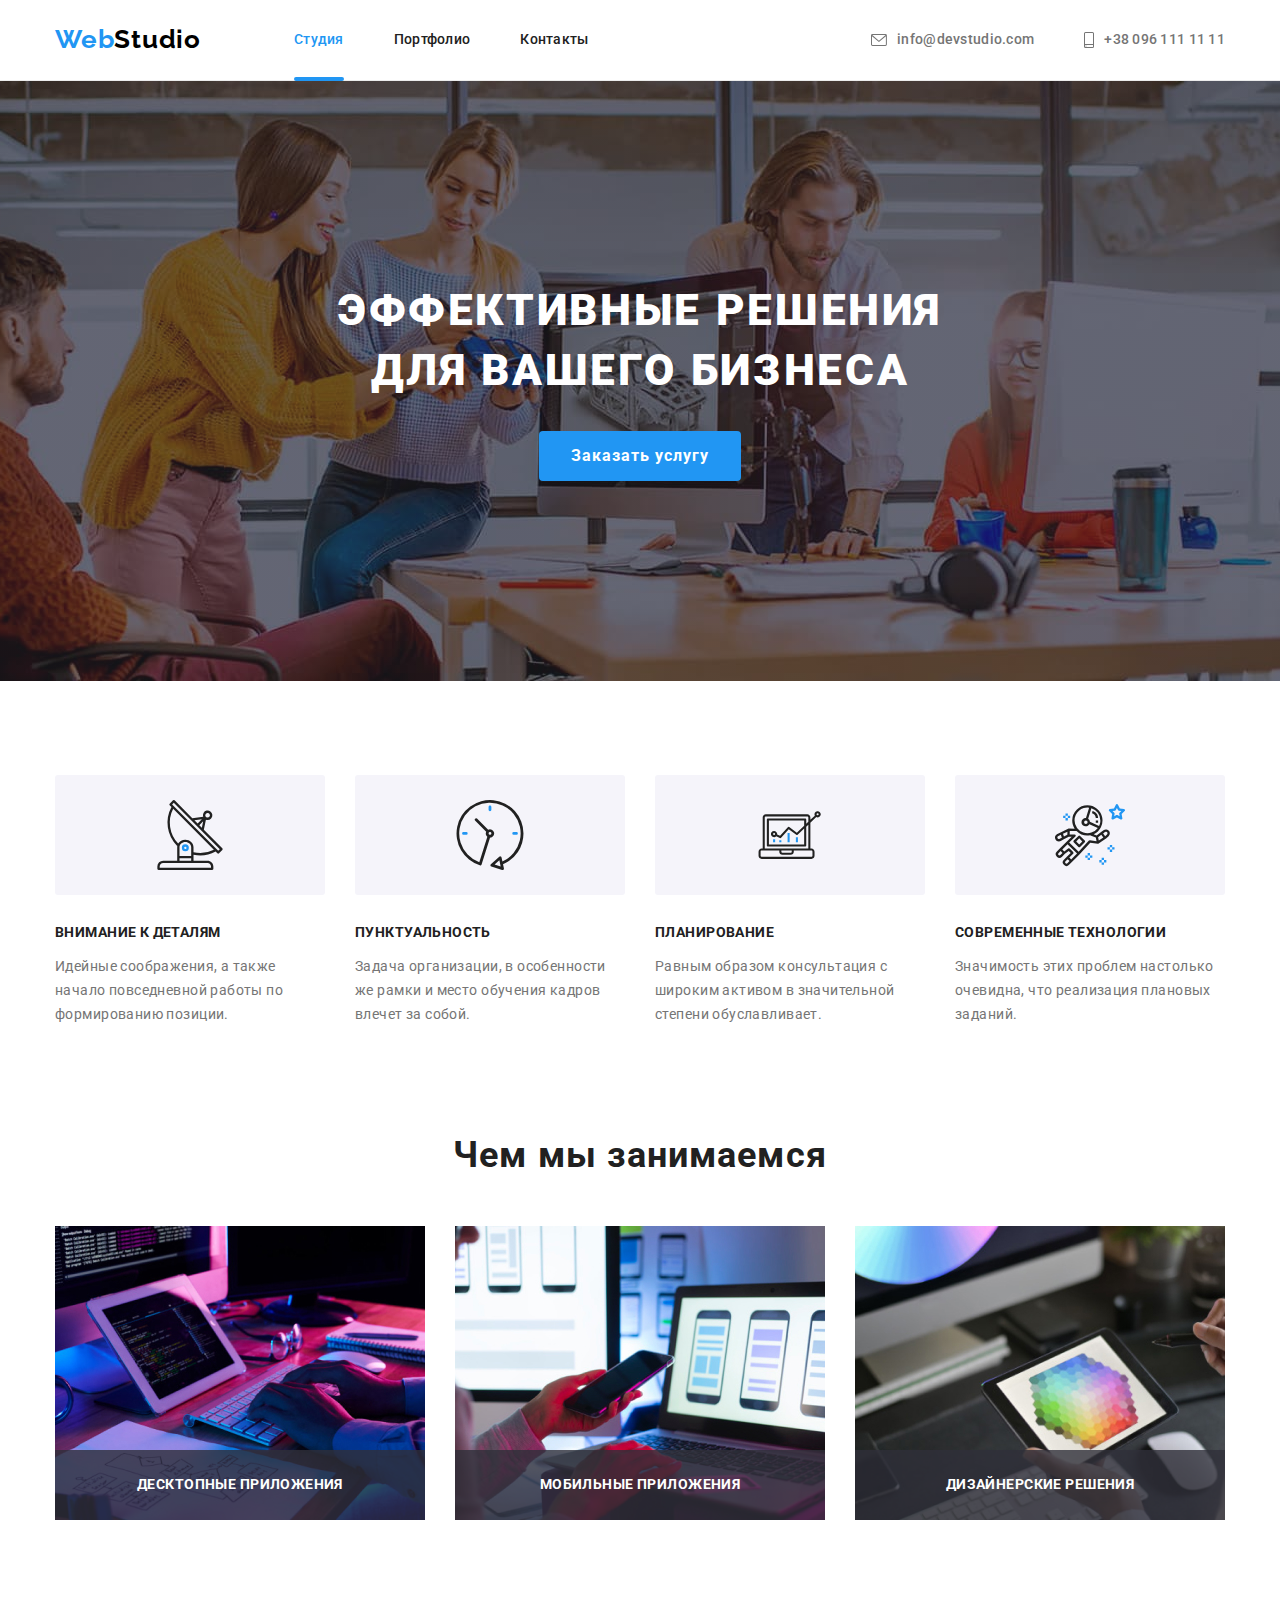
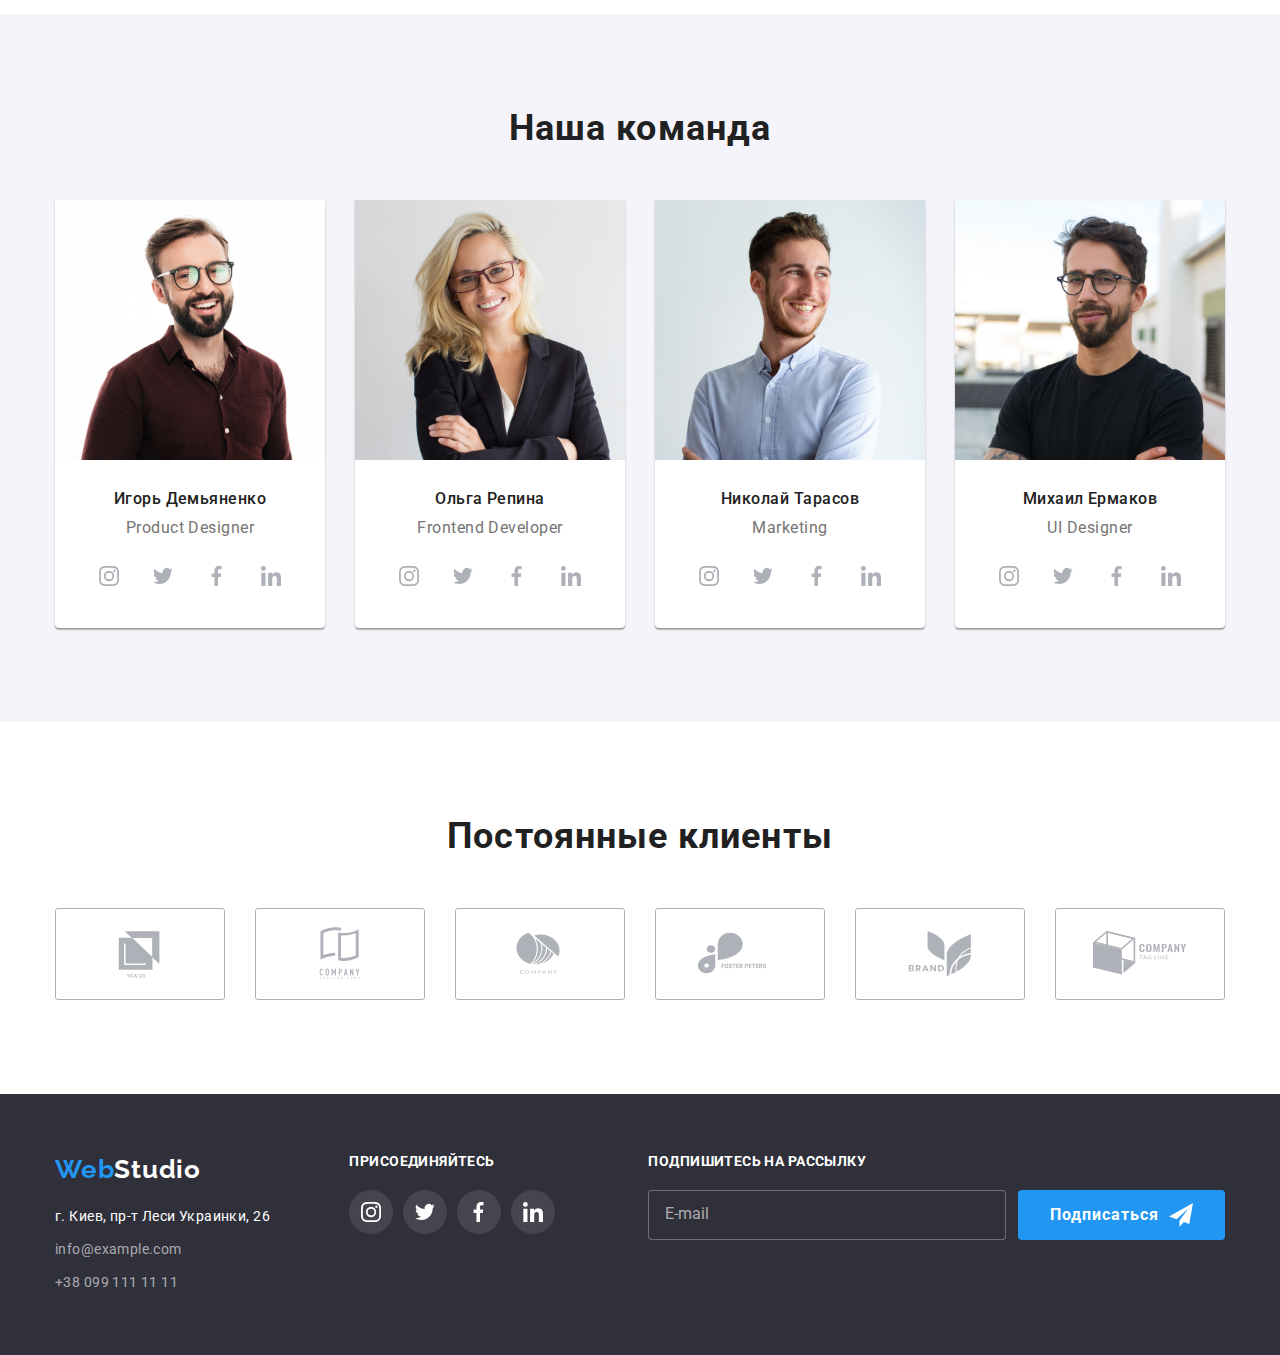
==== index.html @ 561d8a4e "HW#7 парвкі" ====
<!DOCTYPE html>
<html lang="ru">
<head>
    <meta charset="UTF-8">
    <meta http-equiv="X-UA-Compatible" content="IE=edge">
    <meta name="viewport" content="width=device-width, initial-scale=1.0">
    <title>Document</title>
    <link rel="preconnect" href="https://fonts.googleapis.com">
    <link rel="preconnect" href="https://fonts.gstatic.com" crossorigin>
    <link href="https://fonts.googleapis.com/css2?family=Raleway:wght@700&family=Roboto:wght@400;500;700;900&display=swap"
          rel="stylesheet">
    <link rel="stylesheet" href="https://cdnjs.cloudflare.com/ajax/libs/modern-normalize/1.1.0/modern-normalize.min.css">
    <link rel="stylesheet" href="./css/mail.min.css">

</head>
<body>
    <header class="header">

        <div class="container header__conteiner">
            <nav class="logo-nav-box">
                <a href="./index.html" class="logo logo--black logo--HeaderPosition">
                    <span class="logo__part">Web</span>Studio
                </a>
                <ul class="site-nav list">
                    <li class="site-nav__item"> <a href="./index.html" class="site-nav__link site-nav__link--current">Студия</a></li>
                    <li class="site-nav__item"> <a href="./portfolio.html" class="site-nav__link">Портфолио</a></li>
                    <li class="site-nav__item"> <a href="" class="site-nav__link">Контакты</a></li>
                </ul>
            </nav>
            
            <ul class="header-contacts list">
                <li class="header-contacts__item"> 
                    <a href="maito:info@devstudio.com" class="header-contacts__link">
                        <svg class="header-contacts__MailIcon">
                            <use href="./images/sprite.svg#icon-envelope"></use>
                        </svg>
                        info@devstudio.com
                    </a>
                </li>
                <li class="header-contacts__item"> 
                    <a href="tel:+380961111111" class="header-contacts__link">
                        <svg class="header-contacts__TelIcon">
                            <use href="./images/sprite.svg#icon-smartphone"></use>
                        </svg>
                        +38 096 111 11 11
                    </a>
                </li>
            </ul>
        </div>

        
    </header>
    <main>
        
        <section class="hero">
            <div class="container">
                <h1 class="hero__title">Эффективные решения для вашего бизнеса</h1>
                <button data-modal-open type=button class="primary-button"> Заказать услугу </button>
            </div>
        </section>              
        
            <section class="section">
                
                <div class="container">
                    <h2 class="hidden-topic"> Наши преимущества</h2>
                    <ul class="flex-box flex-box--wrap list">

                        <li class="features">
                            <div class="features__IconBox">
                                <svg class="features__icon">
                                    <use href="./images/sprite.svg#icon-antenna"></use>
                                </svg>
                            </div>
                            <h3 class="features__title">Внимание к деталям</h3>
                            <p class="features__text">Идейные соображения, а также начало повседневной работы по формированию позиции.
                            </p>
                        </li>

                        <li class="features">
                            <div class="features__IconBox">
                                <svg class="features__icon">
                                    <use href="./images/sprite.svg#icon-clock"></use>
                                </svg>
                            </div>
                            <h3 class="features__title">Пунктуальность</h3>
                            <p class="features__text">Задача организации, в особенности же рамки и место обучения кадров влечет за собой.
                            </p>
                        </li>

                        <li class="features">
                            <div class="features__IconBox">
                                <svg class="features__icon">
                                    <use href="./images/sprite.svg#icon-diagram"></use>
                                </svg>
                            </div>    
                            <h3 class="features__title">Планирование</h3>
                            <p class="features__text">Равным образом консультация с широким активом в значительной степени обуславливает.
                            </p>
                        </li>

                        <li class="features">
                            <div class="features__IconBox">
                                <svg class="features__icon">
                                    <use href="./images/sprite.svg#icon-astronaut"></use>
                                </svg>
                            </div>    
                            <h3 class="features__title">Современные технологии</h3>
                            <p class="features__text">Значимость этих проблем настолько очевидна, что реализация плановых заданий.</p>
                        </li>

                    </ul>
                </div>
            </section>
       
        <section class="section section--paddingTop">
            <div class="container">
                <h2 class="topic">Чем мы занимаемся</h2>
                <ul class="flex-box list">
                    <li>
                        <div class="what-we-do">
                            <img width="370" src="images/box-1.jpg" alt="computer">
                            <div class="what-we-do__bg">
                                <h3 class="what-we-do__text">
                                    десктопные приложения
                                </h3>
                            </div>
                        </div>
                    </li>

                    <li>
                        <div class="what-we-do">
                            <img width="370" src="images/box-2.jpg" alt="phone">
                            <div class="what-we-do__bg">
                                <h3 class="what-we-do__text">
                                    мобильные приложения
                                </h3>
                            </div>
                        </div>
                    </li>

                    <li>
                        <div class="what-we-do">
                            <img width="370" src="images/box-3.jpg" alt="ipad"> 
                            <div class="what-we-do__bg">
                                <h3 class="what-we-do__text">
                                    дизайнерские решения 
                                </h3>
                            </div>
                        </div>
                    </li>
                </ul>
            </div>
            
        </section>

        <section class="section section--grey">
            <div class="container container--TextCenter">
                <h2 class="topic"> Наша команда</h2>
                <ul class="flex-box list">
                    <li class="crewman">
                        
                            <img width="270"  src="images/img.jpg" alt="foto Igor Demyanenko">
                            <div class="crewman__caption">
                                <h3 class="crewman__name">Игорь Демьяненко</h3>
                                <p class="crewman__title list">Product Designer</p>
                                <ul class="social-list list">
                                    <li class="social-link">
                                        <a class="social-link__link" href="#">
                                            <svg class="social-link__icon">
                                                <use href="./images/sprite.svg#icon-instagram"> </use>
                                            </svg>
                                        </a>
                                    </li>
                                    <li class="social-link">
                                        <a class="social-link__link" href="#">
                                            <svg class="social-link__icon">
                                                <use href="./images/sprite.svg#icon-twitter"> </use>
                                            </svg>
                                        </a>
                                    </li>
                                    <li class="social-link">
                                        <a class="social-link__link" href="#">
                                            <svg class="social-link__icon">
                                                <use href="./images/sprite.svg#icon-fb"> </use>
                                            </svg>
                                        </a>
                                    </li>
                                    <li class="social-link">
                                        <a class="social-link__link" href="#">
                                            <svg class="social-link__icon">
                                                <use href="./images/sprite.svg#icon-linkedin"> </use>
                                            </svg>  
                                        </a>
                                    </li>
                                </ul>
                            
                            </div>
                       
                        
                    </li>
                    <li class="crewman">
                        
                            <img width="270" src="images/img-2.jpg" alt="foto Olga Repina">
                            <div class="crewman__caption">
                                <h3 class="crewman__name">Ольга Репина</h3>
                                <p class="crewman__title list">Frontend Developer</p>
                                <ul class="social-list list">
                                    <li class="social-link">
                                        <a class="social-link__link" href="#">
                                            <svg class="social-link__icon">
                                                <use href="./images/sprite.svg#icon-instagram"> </use>
                                            </svg>
                                        </a>
                                    </li>
                                    <li class="social-link">
                                        <a class="social-link__link" href="#">
                                            <svg class="social-link__icon">
                                                <use href="./images/sprite.svg#icon-twitter"> </use>
                                            </svg>
                                        </a>
                                    </li>
                                    <li class="social-link">
                                        <a class="social-link__link" href="#">
                                            <svg class="social-link__icon">
                                                <use href="./images/sprite.svg#icon-fb"> </use>
                                            </svg>
                                        </a>
                                    </li>
                                    <li class="social-link">
                                        <a class="social-link__link" href="#">
                                            <svg class="social-link__icon">
                                                <use href="./images/sprite.svg#icon-linkedin"> </use>
                                            </svg>
                                        </a>
                                    </li>
                                </ul>
                            </div>
                            
                        
                    </li>
                    <li class="crewman">
                        
                            <img width="270" src="images/img-3.jpg" alt="foto Nikola Tarasov">
                            <div class="crewman__caption">
                                <h3 class="crewman__name">Николай Тарасов</h3>
                                <p class="crewman__title list">Marketing</p>
                                <ul class="social-list list">
                                    <li class="social-link">
                                        <a class="social-link__link" href="#">
                                            <svg class="social-link__icon">
                                                <use href="./images/sprite.svg#icon-instagram"> </use>
                                            </svg>
                                        </a>
                                    </li>
                                    <li class="social-link">
                                        <a class="social-link__link" href="#">
                                            <svg class="social-link__icon">
                                                <use href="./images/sprite.svg#icon-twitter"> </use>
                                            </svg>
                                        </a>
                                    </li>
                                    <li class="social-link">
                                        <a class="social-link__link" href="#">
                                            <svg class="social-link__icon">
                                                <use href="./images/sprite.svg#icon-fb"> </use>
                                            </svg>
                                        </a>
                                    </li>
                                    <li class="social-link">
                                        <a class="social-link__link" href="#">
                                            <svg class="social-link__icon">
                                                <use href="./images/sprite.svg#icon-linkedin"> </use>
                                            </svg>
                                        </a>
                                    </li>
                                </ul>
                            </div>
                        
                    </li>
                    <li class="crewman">
                        
                            <img width="270" src="images/img-4.jpg" alt="foto Mihael Ermakov">
                            <div class="crewman__caption">
                                    <h3 class="crewman__name">Михаил Ермаков</h3>
                                    <p class="crewman__title list">UI Designer</p>
                                    <ul class="social-list list">
                                        <li class="social-link">
                                            <a class="social-link__link" href="#">
                                                <svg class="social-link__icon">
                                                    <use href="./images/sprite.svg#icon-instagram"> </use>
                                                </svg>
                                            </a>
                                        </li>
                                        <li class="social-link">
                                            <a class="social-link__link" href="#">
                                                <svg class="social-link__icon">
                                                    <use href="./images/sprite.svg#icon-twitter"> </use>
                                                </svg>
                                            </a>
                                        </li>
                                        <li class="social-link">
                                            <a class="social-link__link" href="#">
                                                <svg class="social-link__icon">
                                                    <use href="./images/sprite.svg#icon-fb"> </use>
                                                </svg>
                                            </a>
                                        </li>
                                        <li class="social-link">
                                            <a class="social-link__link" href="#">
                                                <svg class="social-link__icon">
                                                    <use href="./images/sprite.svg#icon-linkedin"> </use>
                                                </svg>
                                            </a>
                                        </li>
                                    </ul>
                            </div>
             
                    </li>
                </ul>
            </div>
        </section>  

        <section class="section">
            <div class="container">
                <h2 class="topic"> Постоянные клиенты</h2>
                <ul class="flex-box list">
                    <li class="client">
                        <a href="#" class="client__link">
                            <svg class="client__icon">
                                <use href="./images/sprite.svg#icon-logo-a"></use>
                            </svg>
                        </a>
                    </li>

                    <li>
                        <a href="#" class="client__link">
                            <svg class="client__icon">
                                <use href="./images/sprite.svg#icon-logo-b"></use>
                            </svg>
                        </a>
                    </li>

                    <li>
                        <a href="#" class="client__link">
                            <svg class="client__icon">
                                <use href="./images/sprite.svg#icon-logo-c"></use>
                            </svg>
                        </a>
                    </li>

                    <li>
                        <a href="#" class="client__link">
                            <svg class="client__icon">
                                <use href="./images/sprite.svg#icon-logo-d"></use>
                            </svg>
                        </a>
                    </li>

                    <li>
                        <a href="#" class="client__link">
                            <svg class="client__icon">
                                <use href="./images/sprite.svg#icon-logo-e"></use>
                            </svg>
                        </a>
                    </li>

                    <li>
                        <a href="#" class="client__link">
                            <svg class="client__icon">
                                <use href="./images/sprite.svg#icon-logo-f"></use>
                            </svg>
                        </a>
                    </li>
                    
                </ul>
            </div>
        </section>
    </main>
    <footer class="footer">
        <div class="container flex-box">
            <div class="logo-address-box">
                <a href="./index.html" class="logo logo--white logo--FooterPosition ">
                    <span class="logo__part">Web</span>Studio
                </a>
                <address>
                    <ul class="contact-list list">
                        <li class="contact">
                            <a href="https://goo.gl/maps/RLkWnAHmGfpUnPQ57" class="contact__item contact__item--white">
                                г. Киев, пр-т Леси Украинки, 26
                            </a>
                        </li>
                        <li class="contact">
                            <a href="mailto:info@example.com" class="contact__item">info@example.com</a>
                        </li>
                        <li class="contact">
                            <a href="tel:+380991111111" class="contact__item">+38 099 111 11 11</a>
                        </li>
                    </ul>
                </address>
            </div>

            <div class="footer-soxial-link-box">
                <h3 class="footer-social-link-text">присоединяйтесь</h3>
                <ul class="social-list list">
                    <li class="social-link">
                        <a class="social-link__link social-link__link--color" href="#">
                            <svg class="social-link__icon">
                                <use href="./images/sprite.svg#icon-instagram"> </use>
                            </svg>
                        </a>
                    </li>
                    <li class="social-link">
                        <a class="social-link__link social-link__link--color" href="#">
                            <svg class="social-link__icon">
                                <use href="./images/sprite.svg#icon-twitter"> </use>
                            </svg>
                        </a>
                    </li>
                    <li class="social-link">
                        <a class="social-link__link social-link__link--color" href="#">
                            <svg class="social-link__icon">
                                <use href="./images/sprite.svg#icon-fb"> </use>
                            </svg>
                        </a>
                    </li>
                    <li class="social-link">
                        <a class="social-link__link social-link__link--color" href="#">
                            <svg class="social-link__icon">
                                <use href="./images/sprite.svg#icon-linkedin"> </use>
                            </svg>
                        </a>
                    </li>
                </ul>
            </div>

            <div class="footer-subscription">
                <form>
                    <label for="email">
                        <h3 class="footer-subscription__title">подпишитесь на рассылку</h3>
                    </label>
                    <div class="subscription">
                        <input class="subscription__input" type="email" name="user-email" id="email" placeholder="E-mail">
                        <button class="primary-button primary-button--margin" type="submit">Подписаться
                            <svg class="subscription__icon">
                                <use href="./images/sprite.svg#icon-isend"></use>
                            </svg>
                        </button>
                    </div>
                </form>
            </div>

        </div>
    </footer>
    
    <div data-modal class="backdrop is-hidden">
        <div class="modal">
            <button data-modal-close type="button" class="modal__closebutton">
                    <svg class="modal__closeicon">
                        <use href="./images/sprite.svg#icon-close"></use>
                    </svg>
            </button>

            <form class="modal__form">
                <h3 class="modal__title">Оставьте свои данные, мы вам перезвоним</h3>
               
                <div class="modal__inputbox">
                    <label for="name">Имя</label>
                    <input class="modal__input" type="text" name="name" id="name" autocomplete="none">
                    <svg class="modal__inputicon">
                        <use href="./images/sprite.svg#icon-person"></use>
                    </svg>
                </div>
                
                <div class="modal__inputbox">
                    <label for="phone">Телефон</label>
                    <input class="modal__input" type="tel" name="phone" id="phone">
                    <svg class="modal__inputicon">
                        <use href="./images/sprite.svg#icon-phone"></use>
                    </svg>
                </div>
                            
                <div class="modal__inputbox">
                    <label for="e-mail">Почта</label>
                    <input class="modal__input" type="email" name="e-mail" id="e-mail">
                    <svg class="modal__inputicon">
                        <use href="./images/sprite.svg#icon-mail"></use>
                    </svg>
                </div>

                <div class="modal__commentbox">
                    <label for="comment">Комментарий</label>
                    <textarea class="modal__commenttextarea" name="comment" id="comment" placeholder="Введите текст"></textarea>
                </div>

                <div class="modal__policy">
                    
                    <label class="checkbox">
                        <input class="checkbox__box" type="checkbox" name="" value="policy">
                        <span class="checkbox__icon"></span>
                        Соглашаюсь с рассылкой и принимаю&nbsp
                        <a class="modal__policylink" href="#">Условия договора</a></label>
                </div>
                
                

                <button class="primary-button primary-button--shadow " type="submit">
                    Отправить
                </button>

            </form>

        </div>
    </div>
    <script src="./js/modal.js"></script>
</body>
</html>
---- css/mail.min.css ----
html{-webkit-box-sizing:border-box;box-sizing:border-box}*,*::after,*::before{-webkit-box-sizing:inherit;box-sizing:inherit}img{display:block;max-width:100%;height:auto}body{color:#757575;background-color:#fff;font-family:roboto, sans-serif;text-decoration:none}.footer{background-color:#2f303a;padding-top:60px;padding-bottom:60px}.backdrop{position:fixed;top:0;left:0;width:100%;height:100%;background:rgba(0,0,0,0.2);opacity:1;-webkit-transform:scale(1);transform:scale(1);-webkit-transition:opacity 250ms cubic-bezier(0.4, 0, 0.2, 1),visibility 250ms cubic-bezier(0.4, 0, 0.2, 1),-webkit-transform 250ms cubic-bezier(0.4, 0, 0.2, 1);transition:opacity 250ms cubic-bezier(0.4, 0, 0.2, 1),visibility 250ms cubic-bezier(0.4, 0, 0.2, 1),-webkit-transform 250ms cubic-bezier(0.4, 0, 0.2, 1);transition:opacity 250ms cubic-bezier(0.4, 0, 0.2, 1),visibility 250ms cubic-bezier(0.4, 0, 0.2, 1),transform 250ms cubic-bezier(0.4, 0, 0.2, 1);transition:opacity 250ms cubic-bezier(0.4, 0, 0.2, 1),visibility 250ms cubic-bezier(0.4, 0, 0.2, 1),transform 250ms cubic-bezier(0.4, 0, 0.2, 1),-webkit-transform 250ms cubic-bezier(0.4, 0, 0.2, 1)}.list{list-style:none;padding:0;margin:0}.topic{font-weight:700;font-size:36px;line-height:1.16;text-align:center;letter-spacing:0.03em;margin-bottom:50px;color:#212121;margin-top:0}.hidden-topic{position:absolute;width:1px;height:1px;margin:-1px;border:0;padding:0;white-space:nowrap;-webkit-clip-path:inset(100%);clip-path:inset(100%);clip:rect(0 0 0 0);overflow:hidden}.container{margin-left:auto;margin-right:auto;width:1200px;padding:0 15px}.container--TextCenter{text-align:center}.section{padding-top:94px;padding-bottom:94px}.section--paddingTop{padding-top:0}.section--grey{background-color:#f5f4fa}.flex-box{display:-webkit-box;display:-ms-flexbox;display:flex;-webkit-box-pack:justify;-ms-flex-pack:justify;justify-content:space-between}.flex-box--wrap{-ms-flex-wrap:wrap;flex-wrap:wrap}.is-hidden{visibility:hidden;opacity:0;pointer-events:none;-webkit-transform:scale(0);transform:scale(0)}.header{border-bottom:1px solid #ececec}.header__conteiner{display:-webkit-box;display:-ms-flexbox;display:flex;-webkit-box-align:center;-ms-flex-align:center;align-items:center}.checkbox{display:-webkit-box;display:-ms-flexbox;display:flex;-webkit-box-align:center;-ms-flex-align:center;align-items:center}.checkbox__box{position:absolute;-webkit-appearance:none;-moz-appearance:none;appearance:none;opacity:0}.checkbox__icon{width:16px;height:15px;border:2px solid #212121;border-radius:2px;margin-right:7px}.checkbox__box:checked+.checkbox__icon{background-size:contain;background-image:url(/images/checkbox-icon-on.svg);background-color:#2196f3;background-origin:border-box;border-color:#2196f3}.client__link{display:-webkit-box;display:-ms-flexbox;display:flex;fill:#afb1b8;width:170px;height:92px;-webkit-box-align:center;-ms-flex-align:center;align-items:center;-webkit-box-pack:center;-ms-flex-pack:center;justify-content:center;border:1px solid #afb1b8;border-radius:3px;-webkit-transition:fill 250ms cubic-bezier(0.4, 0, 0.2, 1),border-radius 250ms cubic-bezier(0.4, 0, 0.2, 1),border 250ms cubic-bezier(0.4, 0, 0.2, 1);transition:fill 250ms cubic-bezier(0.4, 0, 0.2, 1),border-radius 250ms cubic-bezier(0.4, 0, 0.2, 1),border 250ms cubic-bezier(0.4, 0, 0.2, 1)}.client__icon{height:60px;width:106px}.client__link:not(:last-child){margin-right:30px}.client__link:hover,.client__link:focus{display:-webkit-box;display:-ms-flexbox;display:flex;fill:#2196f3;width:170px;height:92px;border:1px solid #2196f3;border-radius:3px}.crewman{width:270px;border-radius:0px 0px 4px 4px;background-color:#fff;-webkit-box-shadow:0px 1px 3px rgba(0,0,0,0.12),0px 1px 1px rgba(0,0,0,0.14),0px 2px 1px rgba(0,0,0,0.2);box-shadow:0px 1px 3px rgba(0,0,0,0.12),0px 1px 1px rgba(0,0,0,0.14),0px 2px 1px rgba(0,0,0,0.2)}.crewman__caption{padding:30px 0}.crewman__name{display:block;margin:0;font-weight:500;font-size:16px;line-height:1.18;text-align:center;letter-spacing:0.03em;color:#212121}.crewman__title{display:block;margin-top:10px;font-size:16px;line-height:1.18;text-align:center;letter-spacing:0.03em}.features{width:270px}.features__IconBox{display:-webkit-box;display:-ms-flexbox;display:flex;background-color:#f5f4fa;width:270px;height:120px;-webkit-box-align:center;-ms-flex-align:center;align-items:center;-webkit-box-pack:center;-ms-flex-pack:center;justify-content:center;border-radius:3px;margin-bottom:30px}.features__icon{width:70px;height:70px}.features__title{color:#212121;font-weight:700;font-size:14px;line-height:1.14;letter-spacing:0.03em;text-transform:uppercase;margin-bottom:10px}.features__text{font-size:14px;line-height:1.71;letter-spacing:0.03em}.logo-address-box{-webkit-box-flex:1;-ms-flex-positive:1;flex-grow:1}.contact{content:""}.contact:not(:last-child){margin-bottom:9px}.contact__item{display:inline-block;color:rgba(255,255,255,0.6);font-size:14px;line-height:1.71;letter-spacing:0.03em;text-decoration:none;font-style:normal;-webkit-transition:color 250ms cubic-bezier(0.4, 0, 0.2, 1);transition:color 250ms cubic-bezier(0.4, 0, 0.2, 1)}.contact__item--white{color:#fff}.contact__item:hover,.contact__item:focus{color:#2196f3}.header-contacts{display:-webkit-box;display:-ms-flexbox;display:flex;-webkit-box-align:center;-ms-flex-align:center;align-items:center;margin-left:auto;font-weight:500;font-size:14px;line-height:1.14;letter-spacing:0.02em}.header-contacts__item:not(:last-child){margin-right:50px}.header-contacts__link{color:#757575;text-decoration:none;display:-webkit-box;display:-ms-flexbox;display:flex;-webkit-box-align:center;-ms-flex-align:center;align-items:center;-webkit-transition:color 250ms cubic-bezier(0.4, 0, 0.2, 1);transition:color 250ms cubic-bezier(0.4, 0, 0.2, 1)}.header-contacts__MailIcon{width:16px;height:12px;margin-right:10px;fill:currentColor}.header-contacts__TelIcon{width:10px;height:16px;margin-right:10px;fill:currentColor}.header-contacts__link:hover,.header-contacts__link:focus{color:#2196f3}.hero{background-color:#2f303a;background-image:-webkit-gradient(linear, left top, right top, from(rgba(47,48,58,0.4)), to(rgba(47,48,58,0.4))),url(../images/hero-background-img.jpg);background-image:linear-gradient(to right, rgba(47,48,58,0.4), rgba(47,48,58,0.4)),url(../images/hero-background-img.jpg);background-repeat:no-repeat;background-position:center;background-size:cover;height:600px;max-width:1600px;margin-left:auto;margin-right:auto;text-align:center;padding:200px 0}.hero__title{display:inline-block;margin-top:0;margin-bottom:30px;color:#fff;max-width:696px;font-weight:900;font-size:44px;line-height:1.36;letter-spacing:0.06em;text-transform:uppercase}.logo-nav-box{display:-webkit-box;display:-ms-flexbox;display:flex;-webkit-box-align:center;-ms-flex-align:center;align-items:center}.logo{font-weight:700;font-size:26px;line-height:1.2;font-family:raleway, sans-serif;letter-spacing:0.03em;text-decoration:none;-webkit-transition:color 250ms cubic-bezier(0.4, 0, 0.2, 1);transition:color 250ms cubic-bezier(0.4, 0, 0.2, 1)}.logo--black{color:#000}.logo--white{color:#fff}.logo--HeaderPosition{margin-right:93px}.logo--FooterPosition{display:inline-block;margin-bottom:20px}.logo:hover,.logo:focus{color:#2196f3}.logo__part{color:#2196f3}.modal{position:absolute;top:50%;left:50%;-webkit-transform:translate(-50%, -50%);transform:translate(-50%, -50%);min-width:528px;min-height:581px;background-color:#fff;padding:40px 40px;-webkit-box-shadow:0px 1px 3px rgba(0,0,0,0.12),0px 1px 1px rgba(0,0,0,0.14),0px 2px 1px rgba(0,0,0,0.2);box-shadow:0px 1px 3px rgba(0,0,0,0.12),0px 1px 1px rgba(0,0,0,0.14),0px 2px 1px rgba(0,0,0,0.2);border-radius:4px}.modal__closebutton{position:absolute;top:8px;right:8px;width:30px;height:30px;display:-webkit-box;display:-ms-flexbox;display:flex;-webkit-box-pack:center;-ms-flex-pack:center;justify-content:center;-webkit-box-align:center;-ms-flex-align:center;align-items:center;border:1px solid rgba(0,0,0,0.1);border-radius:50%;cursor:pointer;background-color:#fff;-webkit-transition:fill 250ms cubic-bezier(0.4, 0, 0.2, 1);transition:fill 250ms cubic-bezier(0.4, 0, 0.2, 1)}.modal__closebutton:hover,.modal__closebutton:focus{color:#2196f3;fill:#2196f3}.modal__closeicon{width:30px;height:30px}.modal__form{display:-webkit-box;display:-ms-flexbox;display:flex;-webkit-box-orient:vertical;-webkit-box-direction:normal;-ms-flex-direction:column;flex-direction:column;-webkit-box-align:center;-ms-flex-align:center;align-items:center;-webkit-box-pack:center;-ms-flex-pack:center;justify-content:center}.modal__title{margin-top:0;margin-bottom:12px;font-size:20px;line-height:1.15;letter-spacing:0.03em;color:#212121}.modal__inputbox{display:-webkit-box;display:-ms-flexbox;display:flex;-webkit-box-orient:vertical;-webkit-box-direction:normal;-ms-flex-direction:column;flex-direction:column;position:relative;width:100%;margin-bottom:10px;font-size:12px;line-height:1.14;letter-spacing:0.01em;color:#757575}.modal__input{-webkit-box-sizing:border-box;box-sizing:border-box;height:40px;border-radius:4px;padding-left:40px;margin-top:4px;border:1px solid rgba(33,33,33,0.2);-webkit-transition:border-color 250ms cubic-bezier(0.4, 0, 0.2, 1);transition:border-color 250ms cubic-bezier(0.4, 0, 0.2, 1)}.modal__input:focus{border-color:#2196f3}.modal__input:focus+.modal__inputicon{fill:#2196f3}.modal__inputicon{position:absolute;width:18px;height:18px;left:12px;bottom:11px;-webkit-transition:fill 250ms cubic-bezier(0.4, 0, 0.2, 1);transition:fill 250ms cubic-bezier(0.4, 0, 0.2, 1)}.modal__commentbox{display:-webkit-box;display:-ms-flexbox;display:flex;-webkit-box-orient:vertical;-webkit-box-direction:normal;-ms-flex-direction:column;flex-direction:column;width:100%;margin-bottom:20px;font-size:12px;line-height:1.14;letter-spacing:0.01em;color:#757575}.modal__commenttextarea{height:120px;padding:12px 16px;margin-top:4px;border:1px solid rgba(33,33,33,0.2);border-radius:4px;resize:none}.modal__commenttextarea::-webkit-input-placeholder{font-size:14px;line-height:1.14;letter-spacing:0.01em;color:rgba(117,117,117,0.5)}.modal__commenttextarea:-ms-input-placeholder{font-size:14px;line-height:1.14;letter-spacing:0.01em;color:rgba(117,117,117,0.5)}.modal__commenttextarea::-ms-input-placeholder{font-size:14px;line-height:1.14;letter-spacing:0.01em;color:rgba(117,117,117,0.5)}.modal__commenttextarea::placeholder{font-size:14px;line-height:1.14;letter-spacing:0.01em;color:rgba(117,117,117,0.5)}.modal__policy{margin-bottom:30px;font-size:14px;line-height:1.71;letter-spacing:0.03em;color:#757575}.modal__policylink{-webkit-text-decoration-line:underline;text-decoration-line:underline;color:#2196f3}.portfolio-list{display:-webkit-box;display:-ms-flexbox;display:flex;-ms-flex-wrap:wrap;flex-wrap:wrap}.portfolio{position:relative;margin-right:30px;margin-bottom:30px;width:370px}.portfolio:nth-child(3n){margin-right:0}.portfolio:nth-last-child(-n+3){margin-bottom:0px}.portfolio__link{display:block;text-decoration:none;-webkit-transition:-webkit-box-shadow 250ms cubic-bezier(0.4, 0, 0.2, 1);transition:-webkit-box-shadow 250ms cubic-bezier(0.4, 0, 0.2, 1);transition:box-shadow 250ms cubic-bezier(0.4, 0, 0.2, 1);transition:box-shadow 250ms cubic-bezier(0.4, 0, 0.2, 1), -webkit-box-shadow 250ms cubic-bezier(0.4, 0, 0.2, 1)}.portfolio__link:hover,.portfolio__link:focus{background-color:#fff;color:#2196f3;-webkit-box-shadow:0px 1px 1px rgba(0,0,0,0.12),0px 4px 4px rgba(0,0,0,0.06),1px 4px 6px rgba(0,0,0,0.16);box-shadow:0px 1px 1px rgba(0,0,0,0.12),0px 4px 4px rgba(0,0,0,0.06),1px 4px 6px rgba(0,0,0,0.16)}.portfolio__thumb{overflow:hidden;position:relative}.portfolio__description{margin:0;font-size:18px;line-height:1.55;letter-spacing:0.03em;color:#fff}.portfolio__sign{border-left:1px solid #ececec;border-right:1px solid #ececec;border-bottom:1px solid #ececec;padding-left:24px;padding-top:20px;padding-bottom:24px;padding-right:20px}.portfolio__name{color:#212121;font-weight:700;font-size:18px;line-height:2;letter-spacing:0.06em}.portfolio__title{color:#757575;margin-top:4px;font-size:16px;line-height:1.87;letter-spacing:0.03em;display:block}.portfolio__modal{display:-webkit-box;display:-ms-flexbox;display:flex;position:absolute;-webkit-box-align:center;-ms-flex-align:center;align-items:center;-webkit-box-pack:center;-ms-flex-pack:center;justify-content:center;border:1px solid #000000;-webkit-box-shadow:0px 4px 4px rgba(0,0,0,0.25);box-shadow:0px 4px 4px rgba(0,0,0,0.25);padding:63px 24px;width:100%;height:100%;top:0;background:rgba(33,150,243,0.9);pointer-events:none;opacity:0;-webkit-transform:translateY(294px);transform:translateY(294px);-webkit-transition:opacity 250ms cubic-bezier(0.4, 0, 0.2, 1),-webkit-transform 250ms cubic-bezier(0.4, 0, 0.2, 1);transition:opacity 250ms cubic-bezier(0.4, 0, 0.2, 1),-webkit-transform 250ms cubic-bezier(0.4, 0, 0.2, 1);transition:opacity 250ms cubic-bezier(0.4, 0, 0.2, 1),transform 250ms cubic-bezier(0.4, 0, 0.2, 1);transition:opacity 250ms cubic-bezier(0.4, 0, 0.2, 1),transform 250ms cubic-bezier(0.4, 0, 0.2, 1),-webkit-transform 250ms cubic-bezier(0.4, 0, 0.2, 1)}.portfolio__link:hover .portfolio__modal,.portfolio__link:focus .portfolio__modal{opacity:1;-webkit-transform:translateY(0);transform:translateY(0)}.primary-button{display:-webkit-box;display:-ms-flexbox;display:flex;-webkit-box-align:center;-ms-flex-align:center;align-items:center;margin:auto;border-radius:4px;padding:10px 32px;font-weight:700;font-size:16px;line-height:1.87;letter-spacing:0.06em;cursor:pointer;border:0px solid transparent;background-color:#2196f3;color:#fff;-webkit-transition:color 250ms cubic-bezier(0.4, 0, 0.2, 1),background-color 250ms cubic-bezier(0.4, 0, 0.2, 1);transition:color 250ms cubic-bezier(0.4, 0, 0.2, 1),background-color 250ms cubic-bezier(0.4, 0, 0.2, 1)}.primary-button:hover,.primary-button:focus{background-color:#188ce8;color:#fff}.primary-button--margin{margin-left:12px}.primary-button--shadow{-webkit-transition:-webkit-box-shadow 250ms cubic-bezier(0.4, 0, 0.2, 1);transition:-webkit-box-shadow 250ms cubic-bezier(0.4, 0, 0.2, 1);transition:box-shadow 250ms cubic-bezier(0.4, 0, 0.2, 1);transition:box-shadow 250ms cubic-bezier(0.4, 0, 0.2, 1), -webkit-box-shadow 250ms cubic-bezier(0.4, 0, 0.2, 1)}.primary-button--shadow:hover,.primary-button--shadow:focus{-webkit-box-shadow:0px 4px 4px rgba(0,0,0,0.15);box-shadow:0px 4px 4px rgba(0,0,0,0.15)}.filters-list{display:-webkit-box;display:-ms-flexbox;display:flex;-webkit-box-pack:center;-ms-flex-pack:center;justify-content:center;margin-bottom:50px}.secondary-button{content:""}.secondary-button:not(:last-child){margin-right:8px}.secondary-button__button{background-color:#f5f4fa;color:#212121;font-family:"Roboto";font-weight:500;font-size:16px;line-height:1.62;text-align:center;letter-spacing:0.03em;cursor:pointer;border-radius:4px;padding:6px 22px;border:transparent;-webkit-transition:background-color 250ms cubic-bezier(0.4, 0, 0.2, 1),color 250ms cubic-bezier(0.4, 0, 0.2, 1),-webkit-box-shadow 250ms cubic-bezier(0.4, 0, 0.2, 1);transition:background-color 250ms cubic-bezier(0.4, 0, 0.2, 1),color 250ms cubic-bezier(0.4, 0, 0.2, 1),-webkit-box-shadow 250ms cubic-bezier(0.4, 0, 0.2, 1);transition:background-color 250ms cubic-bezier(0.4, 0, 0.2, 1),color 250ms cubic-bezier(0.4, 0, 0.2, 1),box-shadow 250ms cubic-bezier(0.4, 0, 0.2, 1);transition:background-color 250ms cubic-bezier(0.4, 0, 0.2, 1),color 250ms cubic-bezier(0.4, 0, 0.2, 1),box-shadow 250ms cubic-bezier(0.4, 0, 0.2, 1),-webkit-box-shadow 250ms cubic-bezier(0.4, 0, 0.2, 1)}.secondary-button__button:hover,.secondary-button__button:focus{background-color:#2196f3;color:#fff;-webkit-box-shadow:0px 3px 1px rgba(0,0,0,0.1),0px 1px 2px rgba(0,0,0,0.08),0px 2px 2px rgba(0,0,0,0.12);box-shadow:0px 3px 1px rgba(0,0,0,0.1),0px 1px 2px rgba(0,0,0,0.08),0px 2px 2px rgba(0,0,0,0.12);border-radius:4px}.site-nav{display:-webkit-box;display:-ms-flexbox;display:flex;font-weight:500;font-size:14px;line-height:1.14;letter-spacing:0.02em}.site-nav__item:not(:last-child){margin-right:50px}.site-nav__link{color:#212121;text-decoration:none;display:block;padding-top:32px;padding-bottom:32px;-webkit-transition:color 250ms cubic-bezier(0.4, 0, 0.2, 1);transition:color 250ms cubic-bezier(0.4, 0, 0.2, 1)}.site-nav__link--current{position:relative;color:#2196f3}.site-nav__link--current::after{content:"";position:absolute;bottom:-1px;left:0;width:100%;border:2px solid #2196f3;border-radius:2px;background-color:#2196f3}.site-nav__link:hover,.site-nav__link:focus{color:#2196f3}.social-list{display:-webkit-box;display:-ms-flexbox;display:flex;-webkit-box-pack:center;-ms-flex-pack:center;justify-content:center;margin-top:16px;padding:0}.footer-soxial-link-box{margin-left:70px}.footer-social-link-text{margin-top:0;margin-bottom:20px;font-size:14px;line-height:1.14;letter-spacing:0.03em;text-transform:uppercase;color:#fff}.social-link{content:""}.social-link:not(:last-child){margin-right:10px}.social-link__link{display:-webkit-box;display:-ms-flexbox;display:flex;-webkit-box-pack:center;-ms-flex-pack:center;justify-content:center;-webkit-box-align:center;-ms-flex-align:center;align-items:center;height:44px;width:44px;background-color:#fff;border-radius:50%;fill:#afb1b8;-webkit-transition:fill 250ms cubic-bezier(0.4, 0, 0.2, 1),background-color 250ms cubic-bezier(0.4, 0, 0.2, 1);transition:fill 250ms cubic-bezier(0.4, 0, 0.2, 1),background-color 250ms cubic-bezier(0.4, 0, 0.2, 1)}.social-link__link--color{background-color:rgba(255,255,255,0.1);fill:#fff}.social-link__icon{width:20px;height:20px}.social-link__link:hover,.social-link__link:focus{background-color:#2196f3;fill:#fff}.footer-subscription{margin-left:93px}.footer-subscription__title{margin:0;font-size:14px;line-height:1.14;letter-spacing:0.03em;text-transform:uppercase;color:#fff}.subscription{display:-webkit-box;display:-ms-flexbox;display:flex;margin-top:20px}.subscription__input{width:358px;border:1px solid rgba(255,255,255,0.3);border-radius:4px;padding-left:16px;background-color:#2f303a;color:#fff}.subscription__input::-webkit-input-placeholder{color:rgba(255,255,255,0.6)}.subscription__input:-ms-input-placeholder{color:rgba(255,255,255,0.6)}.subscription__input::-ms-input-placeholder{color:rgba(255,255,255,0.6)}.subscription__input::placeholder{color:rgba(255,255,255,0.6)}.subscription__icon{margin-left:10px;width:24px;height:24px}.what-we-do{position:relative}.what-we-do__bg{display:-webkit-box;display:-ms-flexbox;display:flex;-webkit-box-align:center;-ms-flex-align:center;align-items:center;-webkit-box-pack:center;-ms-flex-pack:center;justify-content:center;width:370px;height:70px;background-color:rgba(47,48,58,0.8);position:absolute;bottom:0}.what-we-do__text{margin:0;font-size:14px;font-weight:700;line-height:1.14;letter-spacing:0.03em;text-align:center;color:#fff;text-transform:uppercase}
/*# sourceMappingURL=mail.min.css.map */
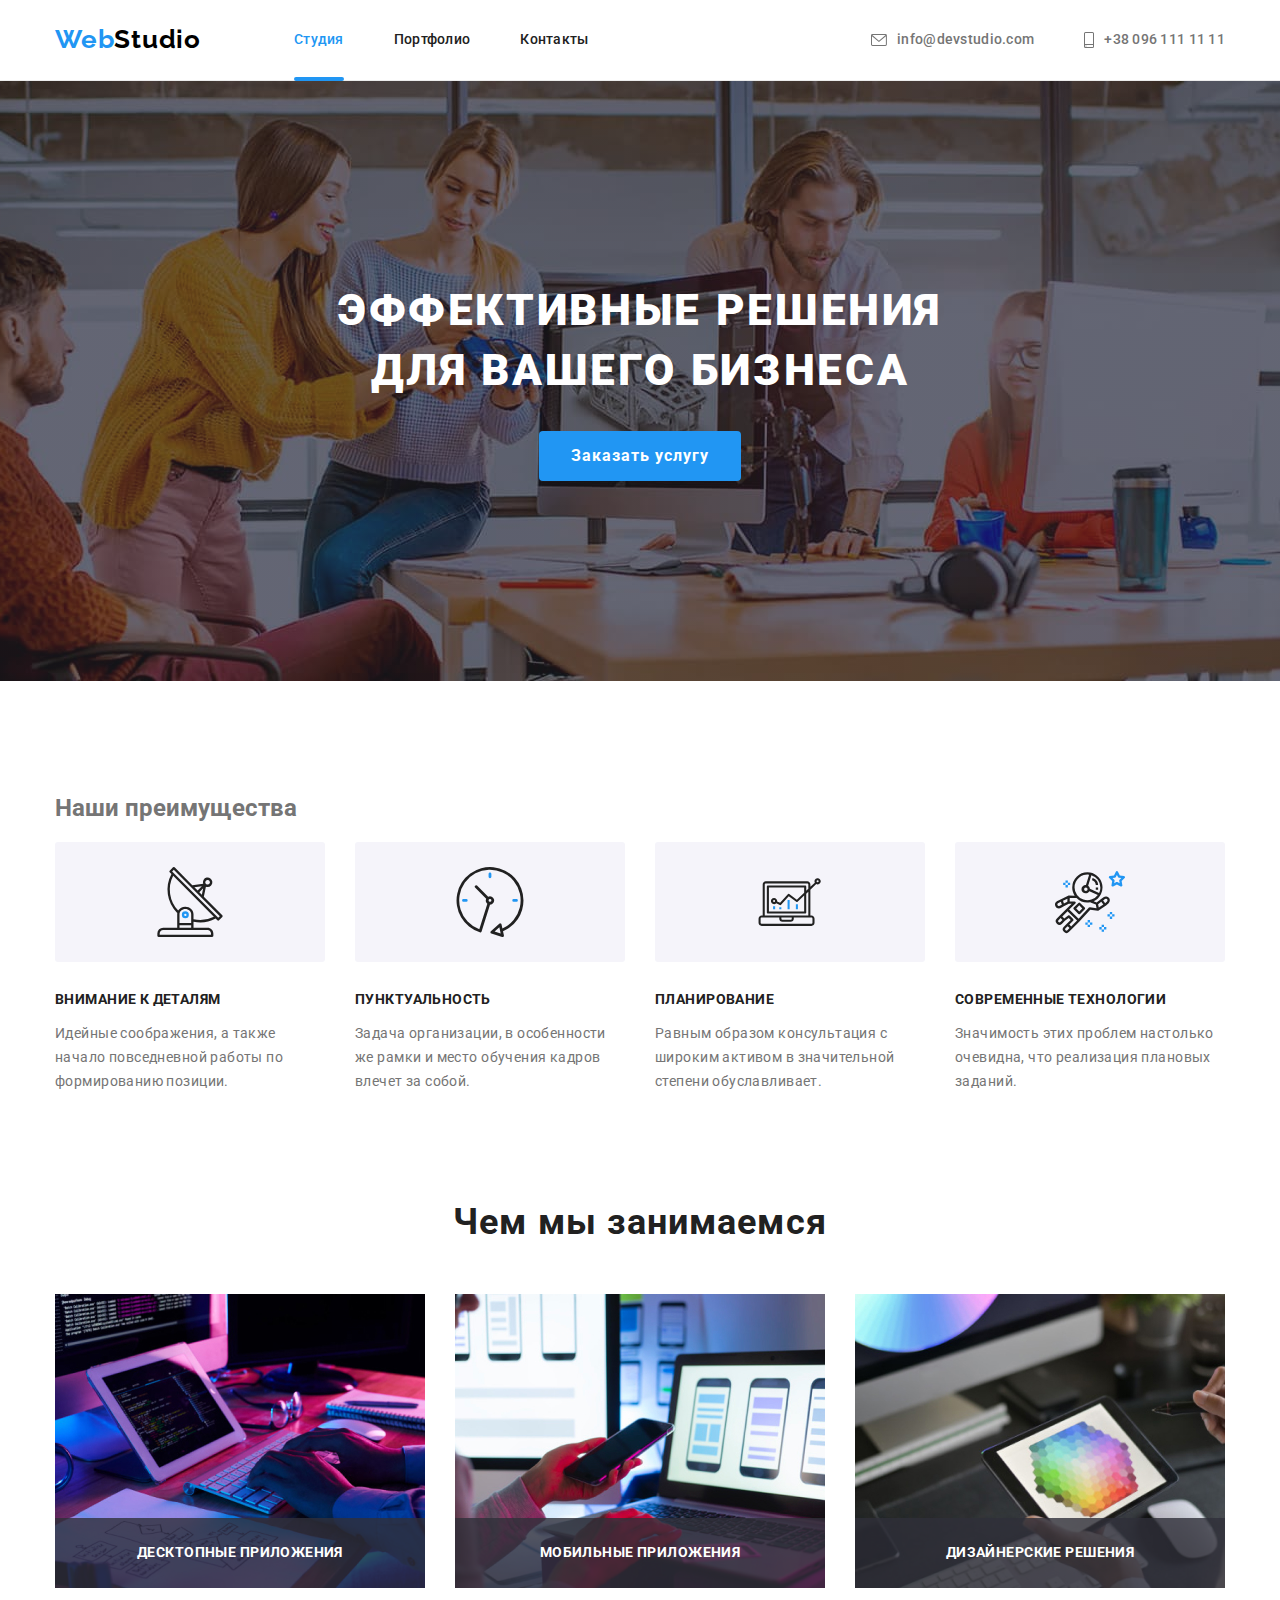
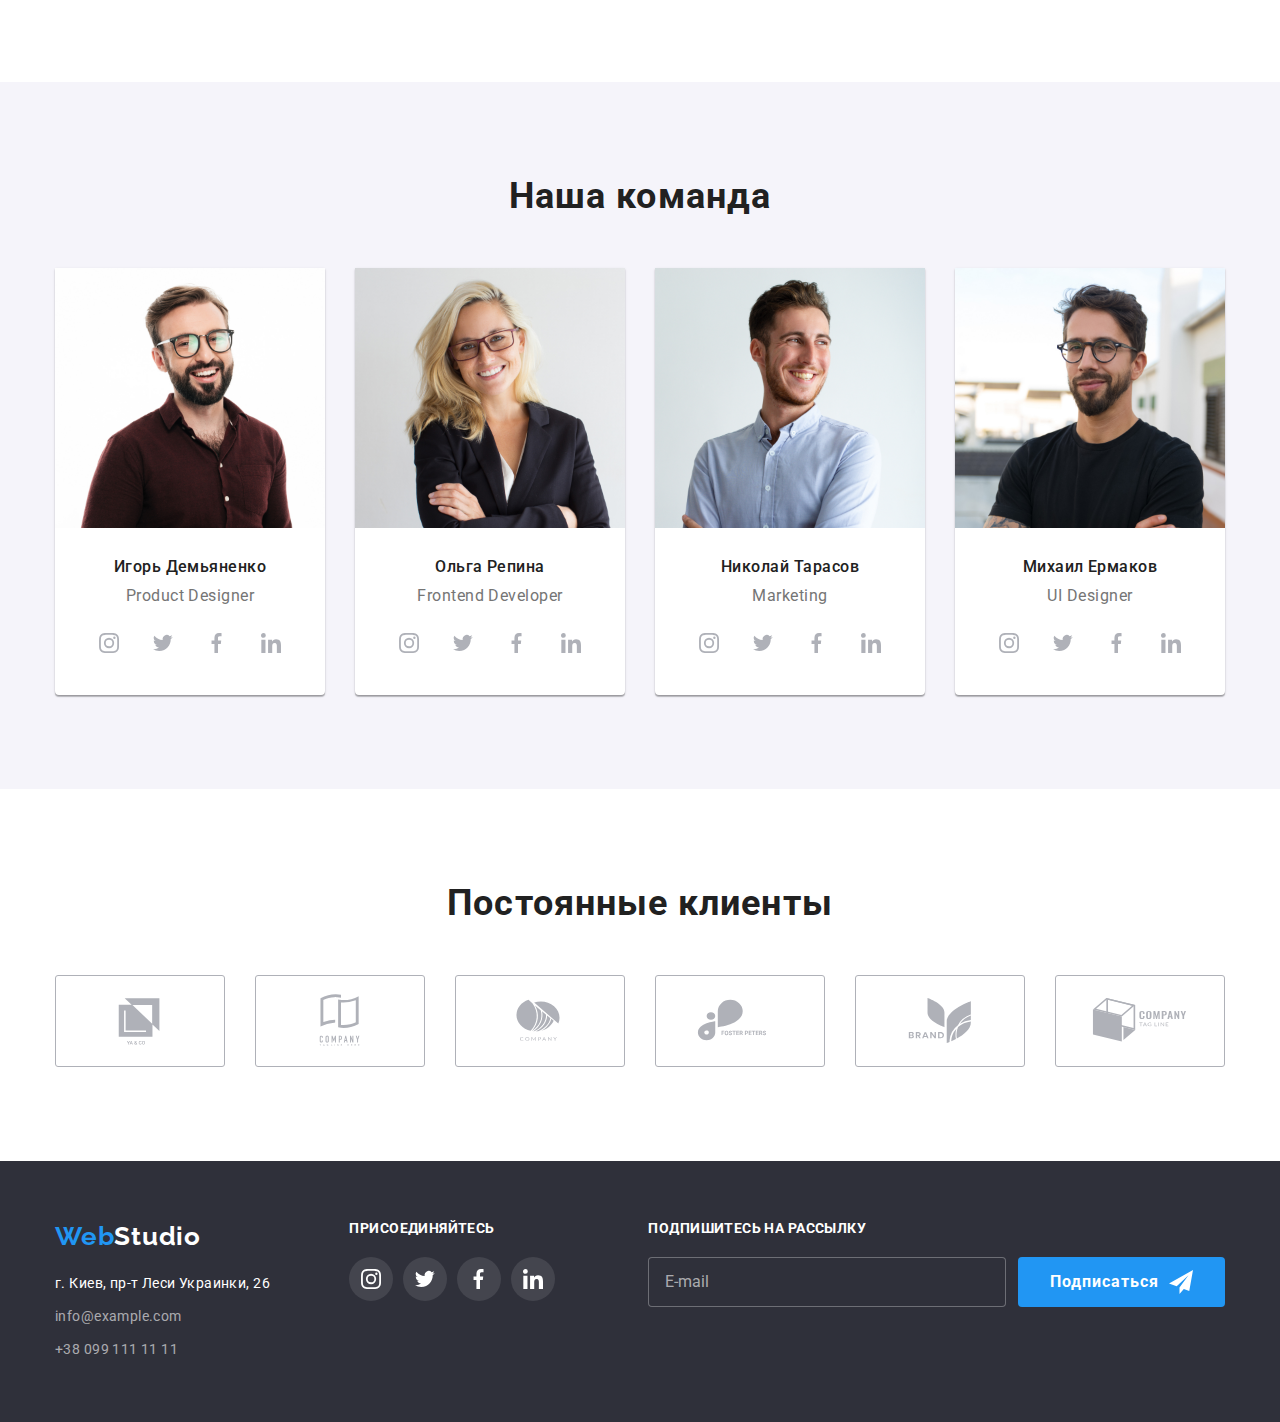
==== commit 8a88c6cf: "HW#7 закончил правки к ДЗ чтоб начать 8 дз" ====
--- a/index.html
+++ b/index.html
@@ -10,7 +10,7 @@
     <link href="https://fonts.googleapis.com/css2?family=Raleway:wght@700&family=Roboto:wght@400;500;700;900&display=swap"
           rel="stylesheet">
     <link rel="stylesheet" href="https://cdnjs.cloudflare.com/ajax/libs/modern-normalize/1.1.0/modern-normalize.min.css">
-    <link rel="stylesheet" href="./css/mail.min.css">
+    <link rel="stylesheet" href="./css/main.min.css">
 
 </head>
 <body>
@@ -18,7 +18,7 @@
 
         <div class="container header__conteiner">
             <nav class="logo-nav-box">
-                <a href="./index.html" class="logo logo--black logo--HeaderPosition">
+                <a href="./index.html" class="logo logo__header">
                     <span class="logo__part">Web</span>Studio
                 </a>
                 <ul class="site-nav list">
@@ -31,7 +31,7 @@
             <ul class="header-contacts list">
                 <li class="header-contacts__item"> 
                     <a href="maito:info@devstudio.com" class="header-contacts__link">
-                        <svg class="header-contacts__MailIcon">
+                        <svg class="header-contacts__mailIcon">
                             <use href="./images/sprite.svg#icon-envelope"></use>
                         </svg>
                         info@devstudio.com
@@ -39,7 +39,7 @@
                 </li>
                 <li class="header-contacts__item"> 
                     <a href="tel:+380961111111" class="header-contacts__link">
-                        <svg class="header-contacts__TelIcon">
+                        <svg class="header-contacts__telIcon">
                             <use href="./images/sprite.svg#icon-smartphone"></use>
                         </svg>
                         +38 096 111 11 11
@@ -62,11 +62,11 @@
             <section class="section">
                 
                 <div class="container">
-                    <h2 class="hidden-topic"> Наши преимущества</h2>
-                    <ul class="flex-box flex-box--wrap list">
-
-                        <li class="features">
-                            <div class="features__IconBox">
+                    <h2 class="hidden-section__title"> Наши преимущества</h2>
+                    <ul class="features list">
+
+                        <li class="features__item">
+                            <div class="features__box">
                                 <svg class="features__icon">
                                     <use href="./images/sprite.svg#icon-antenna"></use>
                                 </svg>
@@ -76,8 +76,8 @@
                             </p>
                         </li>
 
-                        <li class="features">
-                            <div class="features__IconBox">
+                        <li class="features__item">
+                            <div class="features__box">
                                 <svg class="features__icon">
                                     <use href="./images/sprite.svg#icon-clock"></use>
                                 </svg>
@@ -87,8 +87,8 @@
                             </p>
                         </li>
 
-                        <li class="features">
-                            <div class="features__IconBox">
+                        <li class="features__item">
+                            <div class="features__box">
                                 <svg class="features__icon">
                                     <use href="./images/sprite.svg#icon-diagram"></use>
                                 </svg>
@@ -98,8 +98,8 @@
                             </p>
                         </li>
 
-                        <li class="features">
-                            <div class="features__IconBox">
+                        <li class="features__item">
+                            <div class="features__box">
                                 <svg class="features__icon">
                                     <use href="./images/sprite.svg#icon-astronaut"></use>
                                 </svg>
@@ -112,9 +112,9 @@
                 </div>
             </section>
        
-        <section class="section section--paddingTop">
+        <section class="section section--noPaddingTop">
             <div class="container">
-                <h2 class="topic">Чем мы занимаемся</h2>
+                <h2 class="section__title">Чем мы занимаемся</h2>
                 <ul class="flex-box list">
                     <li>
                         <div class="what-we-do">
@@ -153,41 +153,41 @@
             
         </section>
 
-        <section class="section section--grey">
-            <div class="container container--TextCenter">
-                <h2 class="topic"> Наша команда</h2>
-                <ul class="flex-box list">
-                    <li class="crewman">
+        <section class="section section--greyBg">
+            <div class="container">
+                <h2 class="section__title"> Наша команда</h2>
+                <ul class="team list">
+                    <li class="team__item">
                         
                             <img width="270"  src="images/img.jpg" alt="foto Igor Demyanenko">
-                            <div class="crewman__caption">
-                                <h3 class="crewman__name">Игорь Демьяненко</h3>
-                                <p class="crewman__title list">Product Designer</p>
+                            <div class="team__caption">
+                                <h3 class="team__name">Игорь Демьяненко</h3>
+                                <p class="team__title">Product Designer</p>
                                 <ul class="social-list list">
-                                    <li class="social-link">
-                                        <a class="social-link__link" href="#">
-                                            <svg class="social-link__icon">
+                                    <li class="social-list__item">
+                                        <a class="social-list__link" href="#">
+                                            <svg class="social-list__icon">
                                                 <use href="./images/sprite.svg#icon-instagram"> </use>
                                             </svg>
                                         </a>
                                     </li>
-                                    <li class="social-link">
-                                        <a class="social-link__link" href="#">
-                                            <svg class="social-link__icon">
+                                    <li class="social-list__item">
+                                        <a class="social-list__link" href="#">
+                                            <svg class="social-list__icon">
                                                 <use href="./images/sprite.svg#icon-twitter"> </use>
                                             </svg>
                                         </a>
                                     </li>
-                                    <li class="social-link">
-                                        <a class="social-link__link" href="#">
-                                            <svg class="social-link__icon">
+                                    <li class="social-list__item">
+                                        <a class="social-list__link" href="#">
+                                            <svg class="social-list__icon">
                                                 <use href="./images/sprite.svg#icon-fb"> </use>
                                             </svg>
                                         </a>
                                     </li>
-                                    <li class="social-link">
-                                        <a class="social-link__link" href="#">
-                                            <svg class="social-link__icon">
+                                    <li class="social-list__item">
+                                        <a class="social-list__link" href="#">
+                                            <svg class="social-list__icon">
                                                 <use href="./images/sprite.svg#icon-linkedin"> </use>
                                             </svg>  
                                         </a>
@@ -198,37 +198,37 @@
                        
                         
                     </li>
-                    <li class="crewman">
+                    <li class="team__item">
                         
                             <img width="270" src="images/img-2.jpg" alt="foto Olga Repina">
-                            <div class="crewman__caption">
-                                <h3 class="crewman__name">Ольга Репина</h3>
-                                <p class="crewman__title list">Frontend Developer</p>
+                            <div class="team__caption">
+                                <h3 class="team__name">Ольга Репина</h3>
+                                <p class="team__title list">Frontend Developer</p>
                                 <ul class="social-list list">
-                                    <li class="social-link">
-                                        <a class="social-link__link" href="#">
-                                            <svg class="social-link__icon">
+                                    <li class="social-list__item">
+                                        <a class="social-list__link" href="#">
+                                            <svg class="social-list__icon">
                                                 <use href="./images/sprite.svg#icon-instagram"> </use>
                                             </svg>
                                         </a>
                                     </li>
-                                    <li class="social-link">
-                                        <a class="social-link__link" href="#">
-                                            <svg class="social-link__icon">
+                                    <li class="social-list__item">
+                                        <a class="social-list__link" href="#">
+                                            <svg class="social-list__icon">
                                                 <use href="./images/sprite.svg#icon-twitter"> </use>
                                             </svg>
                                         </a>
                                     </li>
-                                    <li class="social-link">
-                                        <a class="social-link__link" href="#">
-                                            <svg class="social-link__icon">
+                                    <li class="social-list__item">
+                                        <a class="social-list__link" href="#">
+                                            <svg class="social-list__icon">
                                                 <use href="./images/sprite.svg#icon-fb"> </use>
                                             </svg>
                                         </a>
                                     </li>
-                                    <li class="social-link">
-                                        <a class="social-link__link" href="#">
-                                            <svg class="social-link__icon">
+                                    <li class="social-list__item">
+                                        <a class="social-list__link" href="#">
+                                            <svg class="social-list__icon">
                                                 <use href="./images/sprite.svg#icon-linkedin"> </use>
                                             </svg>
                                         </a>
@@ -238,37 +238,37 @@
                             
                         
                     </li>
-                    <li class="crewman">
+                    <li class="team__item">
                         
                             <img width="270" src="images/img-3.jpg" alt="foto Nikola Tarasov">
-                            <div class="crewman__caption">
-                                <h3 class="crewman__name">Николай Тарасов</h3>
-                                <p class="crewman__title list">Marketing</p>
+                            <div class="team__caption">
+                                <h3 class="team__name">Николай Тарасов</h3>
+                                <p class="team__title list">Marketing</p>
                                 <ul class="social-list list">
-                                    <li class="social-link">
-                                        <a class="social-link__link" href="#">
-                                            <svg class="social-link__icon">
+                                    <li class="social-list__item">
+                                        <a class="social-list__link" href="#">
+                                            <svg class="social-list__icon">
                                                 <use href="./images/sprite.svg#icon-instagram"> </use>
                                             </svg>
                                         </a>
                                     </li>
-                                    <li class="social-link">
-                                        <a class="social-link__link" href="#">
-                                            <svg class="social-link__icon">
+                                    <li class="social-list__item">
+                                        <a class="social-list__link" href="#">
+                                            <svg class="social-list__icon">
                                                 <use href="./images/sprite.svg#icon-twitter"> </use>
                                             </svg>
                                         </a>
                                     </li>
-                                    <li class="social-link">
-                                        <a class="social-link__link" href="#">
-                                            <svg class="social-link__icon">
+                                    <li class="social-list__item">
+                                        <a class="social-list__link" href="#">
+                                            <svg class="social-list__icon">
                                                 <use href="./images/sprite.svg#icon-fb"> </use>
                                             </svg>
                                         </a>
                                     </li>
-                                    <li class="social-link">
-                                        <a class="social-link__link" href="#">
-                                            <svg class="social-link__icon">
+                                    <li class="social-list__item">
+                                        <a class="social-list__link" href="#">
+                                            <svg class="social-list__icon">
                                                 <use href="./images/sprite.svg#icon-linkedin"> </use>
                                             </svg>
                                         </a>
@@ -277,37 +277,37 @@
                             </div>
                         
                     </li>
-                    <li class="crewman">
+                    <li class="team__item">
                         
                             <img width="270" src="images/img-4.jpg" alt="foto Mihael Ermakov">
-                            <div class="crewman__caption">
-                                    <h3 class="crewman__name">Михаил Ермаков</h3>
-                                    <p class="crewman__title list">UI Designer</p>
+                            <div class="team__caption">
+                                    <h3 class="team__name">Михаил Ермаков</h3>
+                                    <p class="team__title list">UI Designer</p>
                                     <ul class="social-list list">
-                                        <li class="social-link">
-                                            <a class="social-link__link" href="#">
-                                                <svg class="social-link__icon">
+                                        <li class="social-list__item">
+                                            <a class="social-list__link" href="#">
+                                                <svg class="social-list__icon">
                                                     <use href="./images/sprite.svg#icon-instagram"> </use>
                                                 </svg>
                                             </a>
                                         </li>
-                                        <li class="social-link">
-                                            <a class="social-link__link" href="#">
-                                                <svg class="social-link__icon">
+                                        <li class="social-list__item">
+                                            <a class="social-list__link" href="#">
+                                                <svg class="social-list__icon">
                                                     <use href="./images/sprite.svg#icon-twitter"> </use>
                                                 </svg>
                                             </a>
                                         </li>
-                                        <li class="social-link">
-                                            <a class="social-link__link" href="#">
-                                                <svg class="social-link__icon">
+                                        <li class="social-list__item">
+                                            <a class="social-list__link" href="#">
+                                                <svg class="social-list__icon">
                                                     <use href="./images/sprite.svg#icon-fb"> </use>
                                                 </svg>
                                             </a>
                                         </li>
-                                        <li class="social-link">
-                                            <a class="social-link__link" href="#">
-                                                <svg class="social-link__icon">
+                                        <li class="social-list__item">
+                                            <a class="social-list__link" href="#">
+                                                <svg class="social-list__icon">
                                                     <use href="./images/sprite.svg#icon-linkedin"> </use>
                                                 </svg>
                                             </a>
@@ -322,9 +322,9 @@
 
         <section class="section">
             <div class="container">
-                <h2 class="topic"> Постоянные клиенты</h2>
-                <ul class="flex-box list">
-                    <li class="client">
+                <h2 class="section__title"> Постоянные клиенты</h2>
+                <ul class="client list">
+                    <li>
                         <a href="#" class="client__link">
                             <svg class="client__icon">
                                 <use href="./images/sprite.svg#icon-logo-a"></use>
@@ -377,9 +377,9 @@
         </section>
     </main>
     <footer class="footer">
-        <div class="container flex-box">
+        <div class="container footer__container">
             <div class="logo-address-box">
-                <a href="./index.html" class="logo logo--white logo--FooterPosition ">
+                <a href="./index.html" class="logo logo__footer">
                     <span class="logo__part">Web</span>Studio
                 </a>
                 <address>
@@ -402,30 +402,30 @@
             <div class="footer-soxial-link-box">
                 <h3 class="footer-social-link-text">присоединяйтесь</h3>
                 <ul class="social-list list">
-                    <li class="social-link">
-                        <a class="social-link__link social-link__link--color" href="#">
-                            <svg class="social-link__icon">
+                    <li class="social-list__item">
+                        <a class="social-list__link social-list__link--color" href="#">
+                            <svg class="social-list__icon">
                                 <use href="./images/sprite.svg#icon-instagram"> </use>
                             </svg>
                         </a>
                     </li>
-                    <li class="social-link">
-                        <a class="social-link__link social-link__link--color" href="#">
-                            <svg class="social-link__icon">
+                    <li class="social-list__item">
+                        <a class="social-list__link social-list__link--color" href="#">
+                            <svg class="social-list__icon">
                                 <use href="./images/sprite.svg#icon-twitter"> </use>
                             </svg>
                         </a>
                     </li>
-                    <li class="social-link">
-                        <a class="social-link__link social-link__link--color" href="#">
-                            <svg class="social-link__icon">
+                    <li class="social-list__item">
+                        <a class="social-list__link social-list__link--color" href="#">
+                            <svg class="social-list__icon">
                                 <use href="./images/sprite.svg#icon-fb"> </use>
                             </svg>
                         </a>
                     </li>
-                    <li class="social-link">
-                        <a class="social-link__link social-link__link--color" href="#">
-                            <svg class="social-link__icon">
+                    <li class="social-list__item">
+                        <a class="social-list__link social-list__link--color" href="#">
+                            <svg class="social-list__icon">
                                 <use href="./images/sprite.svg#icon-linkedin"> </use>
                             </svg>
                         </a>
--- a/css/main.min.css
+++ b/css/main.min.css
@@ -0,0 +1,2 @@
+html{-webkit-box-sizing:border-box;box-sizing:border-box}*,*::after,*::before{-webkit-box-sizing:inherit;box-sizing:inherit}img{display:block;max-width:100%;height:auto}body{color:#757575;background-color:#fff;font-family:roboto, sans-serif;text-decoration:none}.backdrop{position:fixed;top:0;left:0;width:100%;height:100%;background:rgba(0,0,0,0.2);opacity:1;-webkit-transform:scale(1);transform:scale(1);-webkit-transition:opacity 250ms cubic-bezier(0.4, 0, 0.2, 1),visibility 250ms cubic-bezier(0.4, 0, 0.2, 1),-webkit-transform 250ms cubic-bezier(0.4, 0, 0.2, 1);transition:opacity 250ms cubic-bezier(0.4, 0, 0.2, 1),visibility 250ms cubic-bezier(0.4, 0, 0.2, 1),-webkit-transform 250ms cubic-bezier(0.4, 0, 0.2, 1);transition:opacity 250ms cubic-bezier(0.4, 0, 0.2, 1),visibility 250ms cubic-bezier(0.4, 0, 0.2, 1),transform 250ms cubic-bezier(0.4, 0, 0.2, 1);transition:opacity 250ms cubic-bezier(0.4, 0, 0.2, 1),visibility 250ms cubic-bezier(0.4, 0, 0.2, 1),transform 250ms cubic-bezier(0.4, 0, 0.2, 1),-webkit-transform 250ms cubic-bezier(0.4, 0, 0.2, 1)}.list{list-style:none;padding:0;margin:0}.hidden-topic{position:absolute;width:1px;height:1px;margin:-1px;border:0;padding:0;white-space:nowrap;-webkit-clip-path:inset(100%);clip-path:inset(100%);clip:rect(0 0 0 0);overflow:hidden}.container{margin-left:auto;margin-right:auto;width:1200px;padding:0 15px}.flex-box{display:-webkit-box;display:-ms-flexbox;display:flex;-webkit-box-pack:justify;-ms-flex-pack:justify;justify-content:space-between}.is-hidden{visibility:hidden;opacity:0;pointer-events:none;-webkit-transform:scale(0);transform:scale(0)}.header{border-bottom:1px solid #ececec}.header__conteiner{display:-webkit-box;display:-ms-flexbox;display:flex;-webkit-box-align:center;-ms-flex-align:center;align-items:center}.section{padding-top:94px;padding-bottom:94px}.section__title{font-weight:700;font-size:36px;line-height:1.16;text-align:center;letter-spacing:0.03em;margin-bottom:50px;color:#212121;margin-top:0}.section--noPaddingTop{padding-top:0}.section--greyBg{background-color:#f5f4fa}.checkbox{display:-webkit-box;display:-ms-flexbox;display:flex;-webkit-box-align:center;-ms-flex-align:center;align-items:center}.checkbox__box{position:absolute;-webkit-appearance:none;-moz-appearance:none;appearance:none;opacity:0}.checkbox__icon{width:16px;height:15px;border:2px solid #212121;border-radius:2px;margin-right:7px}.checkbox__box:checked+.checkbox__icon{background-size:contain;background-image:url(/images/checkbox-icon-on.svg);background-color:#2196f3;background-origin:border-box;border-color:#2196f3}.client{display:-webkit-box;display:-ms-flexbox;display:flex;-webkit-box-pack:justify;-ms-flex-pack:justify;justify-content:space-between}.client__link{display:-webkit-box;display:-ms-flexbox;display:flex;fill:#afb1b8;width:170px;height:92px;-webkit-box-align:center;-ms-flex-align:center;align-items:center;-webkit-box-pack:center;-ms-flex-pack:center;justify-content:center;border:1px solid #afb1b8;border-radius:3px;-webkit-transition:fill 250ms cubic-bezier(0.4, 0, 0.2, 1),border-radius 250ms cubic-bezier(0.4, 0, 0.2, 1),border 250ms cubic-bezier(0.4, 0, 0.2, 1);transition:fill 250ms cubic-bezier(0.4, 0, 0.2, 1),border-radius 250ms cubic-bezier(0.4, 0, 0.2, 1),border 250ms cubic-bezier(0.4, 0, 0.2, 1)}.client__icon{height:60px;width:106px}.client__link:not(:last-child){margin-right:30px}.client__link:hover,.client__link:focus{display:-webkit-box;display:-ms-flexbox;display:flex;fill:#2196f3;width:170px;height:92px;border:1px solid #2196f3;border-radius:3px}.crewman{width:270px;border-radius:0px 0px 4px 4px;background-color:#fff;-webkit-box-shadow:0px 1px 3px rgba(0,0,0,0.12),0px 1px 1px rgba(0,0,0,0.14),0px 2px 1px rgba(0,0,0,0.2);box-shadow:0px 1px 3px rgba(0,0,0,0.12),0px 1px 1px rgba(0,0,0,0.14),0px 2px 1px rgba(0,0,0,0.2)}.crewman__caption{padding:30px 0}.crewman__name{display:block;margin:0;font-weight:500;font-size:16px;line-height:1.18;text-align:center;letter-spacing:0.03em;color:#212121}.crewman__title{display:block;margin-top:10px;font-size:16px;line-height:1.18;text-align:center;letter-spacing:0.03em}.features{display:-webkit-box;display:-ms-flexbox;display:flex;-webkit-box-pack:justify;-ms-flex-pack:justify;justify-content:space-between;-ms-flex-wrap:wrap;flex-wrap:wrap}.features__item{width:270px}.features__box{display:-webkit-box;display:-ms-flexbox;display:flex;background-color:#f5f4fa;width:270px;height:120px;-webkit-box-align:center;-ms-flex-align:center;align-items:center;-webkit-box-pack:center;-ms-flex-pack:center;justify-content:center;border-radius:3px;margin-bottom:30px}.features__icon{width:70px;height:70px}.features__title{color:#212121;font-weight:700;font-size:14px;line-height:1.14;letter-spacing:0.03em;text-transform:uppercase;margin-bottom:10px}.features__text{font-size:14px;line-height:1.71;letter-spacing:0.03em}.logo-address-box{-webkit-box-flex:1;-ms-flex-positive:1;flex-grow:1}.contact{content:""}.contact:not(:last-child){margin-bottom:9px}.contact__item{display:inline-block;color:rgba(255,255,255,0.6);font-size:14px;line-height:1.71;letter-spacing:0.03em;text-decoration:none;font-style:normal;-webkit-transition:color 250ms cubic-bezier(0.4, 0, 0.2, 1);transition:color 250ms cubic-bezier(0.4, 0, 0.2, 1)}.contact__item--white{color:#fff}.contact__item:hover,.contact__item:focus{color:#2196f3}.header-contacts{display:-webkit-box;display:-ms-flexbox;display:flex;-webkit-box-align:center;-ms-flex-align:center;align-items:center;margin-left:auto;font-weight:500;font-size:14px;line-height:1.14;letter-spacing:0.02em}.header-contacts__item:not(:last-child){margin-right:50px}.header-contacts__link{color:#757575;text-decoration:none;display:-webkit-box;display:-ms-flexbox;display:flex;-webkit-box-align:center;-ms-flex-align:center;align-items:center;-webkit-transition:color 250ms cubic-bezier(0.4, 0, 0.2, 1);transition:color 250ms cubic-bezier(0.4, 0, 0.2, 1)}.header-contacts__mailIcon{width:16px;height:12px;margin-right:10px;fill:currentColor}.header-contacts__telIcon{width:10px;height:16px;margin-right:10px;fill:currentColor}.header-contacts__link:hover,.header-contacts__link:focus{color:#2196f3}.hero{background-color:#2f303a;background-image:-webkit-gradient(linear, left top, right top, from(rgba(47,48,58,0.4)), to(rgba(47,48,58,0.4))),url(../images/hero-background-img.jpg);background-image:linear-gradient(to right, rgba(47,48,58,0.4), rgba(47,48,58,0.4)),url(../images/hero-background-img.jpg);background-repeat:no-repeat;background-position:center;background-size:cover;height:600px;max-width:1600px;margin-left:auto;margin-right:auto;text-align:center;padding:200px 0}.hero__title{display:inline-block;margin-top:0;margin-bottom:30px;color:#fff;max-width:696px;font-weight:900;font-size:44px;line-height:1.36;letter-spacing:0.06em;text-transform:uppercase}.logo-nav-box{display:-webkit-box;display:-ms-flexbox;display:flex;-webkit-box-align:center;-ms-flex-align:center;align-items:center}.logo{font-weight:700;font-size:26px;line-height:1.2;font-family:raleway, sans-serif;letter-spacing:0.03em;text-decoration:none;color:#000;-webkit-transition:color 250ms cubic-bezier(0.4, 0, 0.2, 1);transition:color 250ms cubic-bezier(0.4, 0, 0.2, 1)}.logo__header{margin-right:93px}.logo__footer{display:inline-block;margin-bottom:20px;color:#fff}.logo:hover,.logo:focus{color:#2196f3}.logo__part{color:#2196f3}.modal{position:absolute;top:50%;left:50%;-webkit-transform:translate(-50%, -50%);transform:translate(-50%, -50%);min-width:528px;min-height:581px;background-color:#fff;padding:40px 40px;-webkit-box-shadow:0px 1px 3px rgba(0,0,0,0.12),0px 1px 1px rgba(0,0,0,0.14),0px 2px 1px rgba(0,0,0,0.2);box-shadow:0px 1px 3px rgba(0,0,0,0.12),0px 1px 1px rgba(0,0,0,0.14),0px 2px 1px rgba(0,0,0,0.2);border-radius:4px}.modal__closebutton{position:absolute;top:8px;right:8px;width:30px;height:30px;display:-webkit-box;display:-ms-flexbox;display:flex;-webkit-box-pack:center;-ms-flex-pack:center;justify-content:center;-webkit-box-align:center;-ms-flex-align:center;align-items:center;border:1px solid rgba(0,0,0,0.1);border-radius:50%;cursor:pointer;background-color:#fff;-webkit-transition:fill 250ms cubic-bezier(0.4, 0, 0.2, 1);transition:fill 250ms cubic-bezier(0.4, 0, 0.2, 1)}.modal__closebutton:hover,.modal__closebutton:focus{color:#2196f3;fill:#2196f3}.modal__closeicon{width:30px;height:30px}.modal__form{display:-webkit-box;display:-ms-flexbox;display:flex;-webkit-box-orient:vertical;-webkit-box-direction:normal;-ms-flex-direction:column;flex-direction:column;-webkit-box-align:center;-ms-flex-align:center;align-items:center;-webkit-box-pack:center;-ms-flex-pack:center;justify-content:center}.modal__title{margin-top:0;margin-bottom:12px;font-size:20px;line-height:1.15;letter-spacing:0.03em;color:#212121}.modal__inputbox{display:-webkit-box;display:-ms-flexbox;display:flex;-webkit-box-orient:vertical;-webkit-box-direction:normal;-ms-flex-direction:column;flex-direction:column;position:relative;width:100%;margin-bottom:10px;font-size:12px;line-height:1.14;letter-spacing:0.01em;color:#757575}.modal__input{-webkit-box-sizing:border-box;box-sizing:border-box;height:40px;border-radius:4px;padding-left:40px;margin-top:4px;border:1px solid rgba(33,33,33,0.2);-webkit-transition:border-color 250ms cubic-bezier(0.4, 0, 0.2, 1);transition:border-color 250ms cubic-bezier(0.4, 0, 0.2, 1)}.modal__input:focus{border-color:#2196f3}.modal__input:focus+.modal__inputicon{fill:#2196f3}.modal__inputicon{position:absolute;width:18px;height:18px;left:12px;bottom:11px;-webkit-transition:fill 250ms cubic-bezier(0.4, 0, 0.2, 1);transition:fill 250ms cubic-bezier(0.4, 0, 0.2, 1)}.modal__commentbox{display:-webkit-box;display:-ms-flexbox;display:flex;-webkit-box-orient:vertical;-webkit-box-direction:normal;-ms-flex-direction:column;flex-direction:column;width:100%;margin-bottom:20px;font-size:12px;line-height:1.14;letter-spacing:0.01em;color:#757575}.modal__commenttextarea{height:120px;padding:12px 16px;margin-top:4px;border:1px solid rgba(33,33,33,0.2);border-radius:4px;resize:none}.modal__commenttextarea::-webkit-input-placeholder{font-size:14px;line-height:1.14;letter-spacing:0.01em;color:rgba(117,117,117,0.5)}.modal__commenttextarea:-ms-input-placeholder{font-size:14px;line-height:1.14;letter-spacing:0.01em;color:rgba(117,117,117,0.5)}.modal__commenttextarea::-ms-input-placeholder{font-size:14px;line-height:1.14;letter-spacing:0.01em;color:rgba(117,117,117,0.5)}.modal__commenttextarea::placeholder{font-size:14px;line-height:1.14;letter-spacing:0.01em;color:rgba(117,117,117,0.5)}.modal__policy{margin-bottom:30px;font-size:14px;line-height:1.71;letter-spacing:0.03em;color:#757575}.modal__policylink{-webkit-text-decoration-line:underline;text-decoration-line:underline;color:#2196f3}.portfolio-list{display:-webkit-box;display:-ms-flexbox;display:flex;-ms-flex-wrap:wrap;flex-wrap:wrap}.portfolio{position:relative;margin-right:30px;margin-bottom:30px;width:370px}.portfolio:nth-child(3n){margin-right:0}.portfolio:nth-last-child(-n+3){margin-bottom:0px}.portfolio__link{display:block;text-decoration:none;-webkit-transition:-webkit-box-shadow 250ms cubic-bezier(0.4, 0, 0.2, 1);transition:-webkit-box-shadow 250ms cubic-bezier(0.4, 0, 0.2, 1);transition:box-shadow 250ms cubic-bezier(0.4, 0, 0.2, 1);transition:box-shadow 250ms cubic-bezier(0.4, 0, 0.2, 1), -webkit-box-shadow 250ms cubic-bezier(0.4, 0, 0.2, 1)}.portfolio__link:hover,.portfolio__link:focus{background-color:#fff;color:#2196f3;-webkit-box-shadow:0px 1px 1px rgba(0,0,0,0.12),0px 4px 4px rgba(0,0,0,0.06),1px 4px 6px rgba(0,0,0,0.16);box-shadow:0px 1px 1px rgba(0,0,0,0.12),0px 4px 4px rgba(0,0,0,0.06),1px 4px 6px rgba(0,0,0,0.16)}.portfolio__thumb{overflow:hidden;position:relative}.portfolio__description{margin:0;font-size:18px;line-height:1.55;letter-spacing:0.03em;color:#fff}.portfolio__sign{border-left:1px solid #ececec;border-right:1px solid #ececec;border-bottom:1px solid #ececec;padding-left:24px;padding-top:20px;padding-bottom:24px;padding-right:20px}.portfolio__name{color:#212121;font-weight:700;font-size:18px;line-height:2;letter-spacing:0.06em}.portfolio__title{color:#757575;margin-top:4px;font-size:16px;line-height:1.87;letter-spacing:0.03em;display:block}.portfolio__modal{display:-webkit-box;display:-ms-flexbox;display:flex;position:absolute;-webkit-box-align:center;-ms-flex-align:center;align-items:center;-webkit-box-pack:center;-ms-flex-pack:center;justify-content:center;border:1px solid #000000;-webkit-box-shadow:0px 4px 4px rgba(0,0,0,0.25);box-shadow:0px 4px 4px rgba(0,0,0,0.25);padding:63px 24px;width:100%;height:100%;top:0;background:rgba(33,150,243,0.9);pointer-events:none;opacity:0;-webkit-transform:translateY(294px);transform:translateY(294px);-webkit-transition:opacity 250ms cubic-bezier(0.4, 0, 0.2, 1),-webkit-transform 250ms cubic-bezier(0.4, 0, 0.2, 1);transition:opacity 250ms cubic-bezier(0.4, 0, 0.2, 1),-webkit-transform 250ms cubic-bezier(0.4, 0, 0.2, 1);transition:opacity 250ms cubic-bezier(0.4, 0, 0.2, 1),transform 250ms cubic-bezier(0.4, 0, 0.2, 1);transition:opacity 250ms cubic-bezier(0.4, 0, 0.2, 1),transform 250ms cubic-bezier(0.4, 0, 0.2, 1),-webkit-transform 250ms cubic-bezier(0.4, 0, 0.2, 1)}.portfolio__link:hover .portfolio__modal,.portfolio__link:focus .portfolio__modal{opacity:1;-webkit-transform:translateY(0);transform:translateY(0)}.primary-button{display:-webkit-box;display:-ms-flexbox;display:flex;-webkit-box-align:center;-ms-flex-align:center;align-items:center;margin:auto;border-radius:4px;padding:10px 32px;font-weight:700;font-size:16px;line-height:1.87;letter-spacing:0.06em;cursor:pointer;border:0px solid transparent;background-color:#2196f3;color:#fff;-webkit-transition:color 250ms cubic-bezier(0.4, 0, 0.2, 1),background-color 250ms cubic-bezier(0.4, 0, 0.2, 1);transition:color 250ms cubic-bezier(0.4, 0, 0.2, 1),background-color 250ms cubic-bezier(0.4, 0, 0.2, 1)}.primary-button:hover,.primary-button:focus{background-color:#188ce8;color:#fff}.primary-button--margin{margin-left:12px}.primary-button--shadow{-webkit-transition:-webkit-box-shadow 250ms cubic-bezier(0.4, 0, 0.2, 1);transition:-webkit-box-shadow 250ms cubic-bezier(0.4, 0, 0.2, 1);transition:box-shadow 250ms cubic-bezier(0.4, 0, 0.2, 1);transition:box-shadow 250ms cubic-bezier(0.4, 0, 0.2, 1), -webkit-box-shadow 250ms cubic-bezier(0.4, 0, 0.2, 1)}.primary-button--shadow:hover,.primary-button--shadow:focus{-webkit-box-shadow:0px 4px 4px rgba(0,0,0,0.15);box-shadow:0px 4px 4px rgba(0,0,0,0.15)}.filters-list{display:-webkit-box;display:-ms-flexbox;display:flex;-webkit-box-pack:center;-ms-flex-pack:center;justify-content:center;margin-bottom:50px}.secondary-button{content:""}.secondary-button:not(:last-child){margin-right:8px}.secondary-button__button{background-color:#f5f4fa;color:#212121;font-family:"Roboto";font-weight:500;font-size:16px;line-height:1.62;text-align:center;letter-spacing:0.03em;cursor:pointer;border-radius:4px;padding:6px 22px;border:transparent;-webkit-transition:background-color 250ms cubic-bezier(0.4, 0, 0.2, 1),color 250ms cubic-bezier(0.4, 0, 0.2, 1),-webkit-box-shadow 250ms cubic-bezier(0.4, 0, 0.2, 1);transition:background-color 250ms cubic-bezier(0.4, 0, 0.2, 1),color 250ms cubic-bezier(0.4, 0, 0.2, 1),-webkit-box-shadow 250ms cubic-bezier(0.4, 0, 0.2, 1);transition:background-color 250ms cubic-bezier(0.4, 0, 0.2, 1),color 250ms cubic-bezier(0.4, 0, 0.2, 1),box-shadow 250ms cubic-bezier(0.4, 0, 0.2, 1);transition:background-color 250ms cubic-bezier(0.4, 0, 0.2, 1),color 250ms cubic-bezier(0.4, 0, 0.2, 1),box-shadow 250ms cubic-bezier(0.4, 0, 0.2, 1),-webkit-box-shadow 250ms cubic-bezier(0.4, 0, 0.2, 1)}.secondary-button__button:hover,.secondary-button__button:focus{background-color:#2196f3;color:#fff;-webkit-box-shadow:0px 3px 1px rgba(0,0,0,0.1),0px 1px 2px rgba(0,0,0,0.08),0px 2px 2px rgba(0,0,0,0.12);box-shadow:0px 3px 1px rgba(0,0,0,0.1),0px 1px 2px rgba(0,0,0,0.08),0px 2px 2px rgba(0,0,0,0.12);border-radius:4px}.site-nav{display:-webkit-box;display:-ms-flexbox;display:flex;font-weight:500;font-size:14px;line-height:1.14;letter-spacing:0.02em}.site-nav__item:not(:last-child){margin-right:50px}.site-nav__link{color:#212121;text-decoration:none;display:block;padding-top:32px;padding-bottom:32px;-webkit-transition:color 250ms cubic-bezier(0.4, 0, 0.2, 1);transition:color 250ms cubic-bezier(0.4, 0, 0.2, 1)}.site-nav__link--current{position:relative;color:#2196f3}.site-nav__link--current::after{content:"";position:absolute;bottom:-1px;left:0;width:100%;border:2px solid #2196f3;border-radius:2px;background-color:#2196f3}.site-nav__link:hover,.site-nav__link:focus{color:#2196f3}.social-list{display:-webkit-box;display:-ms-flexbox;display:flex;-webkit-box-pack:center;-ms-flex-pack:center;justify-content:center;margin-top:16px;padding:0}.social-list__item:not(:last-child){margin-right:10px}.social-list__link{display:-webkit-box;display:-ms-flexbox;display:flex;-webkit-box-pack:center;-ms-flex-pack:center;justify-content:center;-webkit-box-align:center;-ms-flex-align:center;align-items:center;height:44px;width:44px;background-color:#fff;border-radius:50%;fill:#afb1b8;-webkit-transition:fill 250ms cubic-bezier(0.4, 0, 0.2, 1),background-color 250ms cubic-bezier(0.4, 0, 0.2, 1);transition:fill 250ms cubic-bezier(0.4, 0, 0.2, 1),background-color 250ms cubic-bezier(0.4, 0, 0.2, 1)}.social-list__link:hover,.social-list__link:focus{background-color:#2196f3;fill:#fff}.social-list__icon{width:20px;height:20px}.social-list__link--color{background-color:rgba(255,255,255,0.1);fill:#fff}.footer-soxial-link-box{margin-left:70px}.footer-social-link-text{margin-top:0;margin-bottom:20px;font-size:14px;line-height:1.14;letter-spacing:0.03em;text-transform:uppercase;color:#fff}.footer-subscription{margin-left:93px}.footer-subscription__title{margin:0;font-size:14px;line-height:1.14;letter-spacing:0.03em;text-transform:uppercase;color:#fff}.subscription{display:-webkit-box;display:-ms-flexbox;display:flex;margin-top:20px}.subscription__input{width:358px;border:1px solid rgba(255,255,255,0.3);border-radius:4px;padding-left:16px;background-color:#2f303a;color:#fff}.subscription__input::-webkit-input-placeholder{color:rgba(255,255,255,0.6)}.subscription__input:-ms-input-placeholder{color:rgba(255,255,255,0.6)}.subscription__input::-ms-input-placeholder{color:rgba(255,255,255,0.6)}.subscription__input::placeholder{color:rgba(255,255,255,0.6)}.subscription__icon{margin-left:10px;width:24px;height:24px}.what-we-do{position:relative}.what-we-do__bg{display:-webkit-box;display:-ms-flexbox;display:flex;-webkit-box-align:center;-ms-flex-align:center;align-items:center;-webkit-box-pack:center;-ms-flex-pack:center;justify-content:center;width:370px;height:70px;background-color:rgba(47,48,58,0.8);position:absolute;bottom:0}.what-we-do__text{margin:0;font-size:14px;font-weight:700;line-height:1.14;letter-spacing:0.03em;text-align:center;color:#fff;text-transform:uppercase}.team{display:-webkit-box;display:-ms-flexbox;display:flex;-webkit-box-pack:justify;-ms-flex-pack:justify;justify-content:space-between}.team__item{width:270px;border-radius:0px 0px 4px 4px;background-color:#fff;-webkit-box-shadow:0px 1px 3px rgba(0,0,0,0.12),0px 1px 1px rgba(0,0,0,0.14),0px 2px 1px rgba(0,0,0,0.2);box-shadow:0px 1px 3px rgba(0,0,0,0.12),0px 1px 1px rgba(0,0,0,0.14),0px 2px 1px rgba(0,0,0,0.2)}.team__caption{padding:30px 0}.team__name{display:block;margin:0;font-weight:500;font-size:16px;line-height:1.18;text-align:center;letter-spacing:0.03em;color:#212121}.team__title{display:block;margin-top:10px;font-size:16px;line-height:1.18;text-align:center;letter-spacing:0.03em}.footer{background-color:#2f303a;padding-top:60px;padding-bottom:60px}.footer__container{display:-webkit-box;display:-ms-flexbox;display:flex;-webkit-box-pack:justify;-ms-flex-pack:justify;justify-content:space-between}
+/*# sourceMappingURL=main.min.css.map */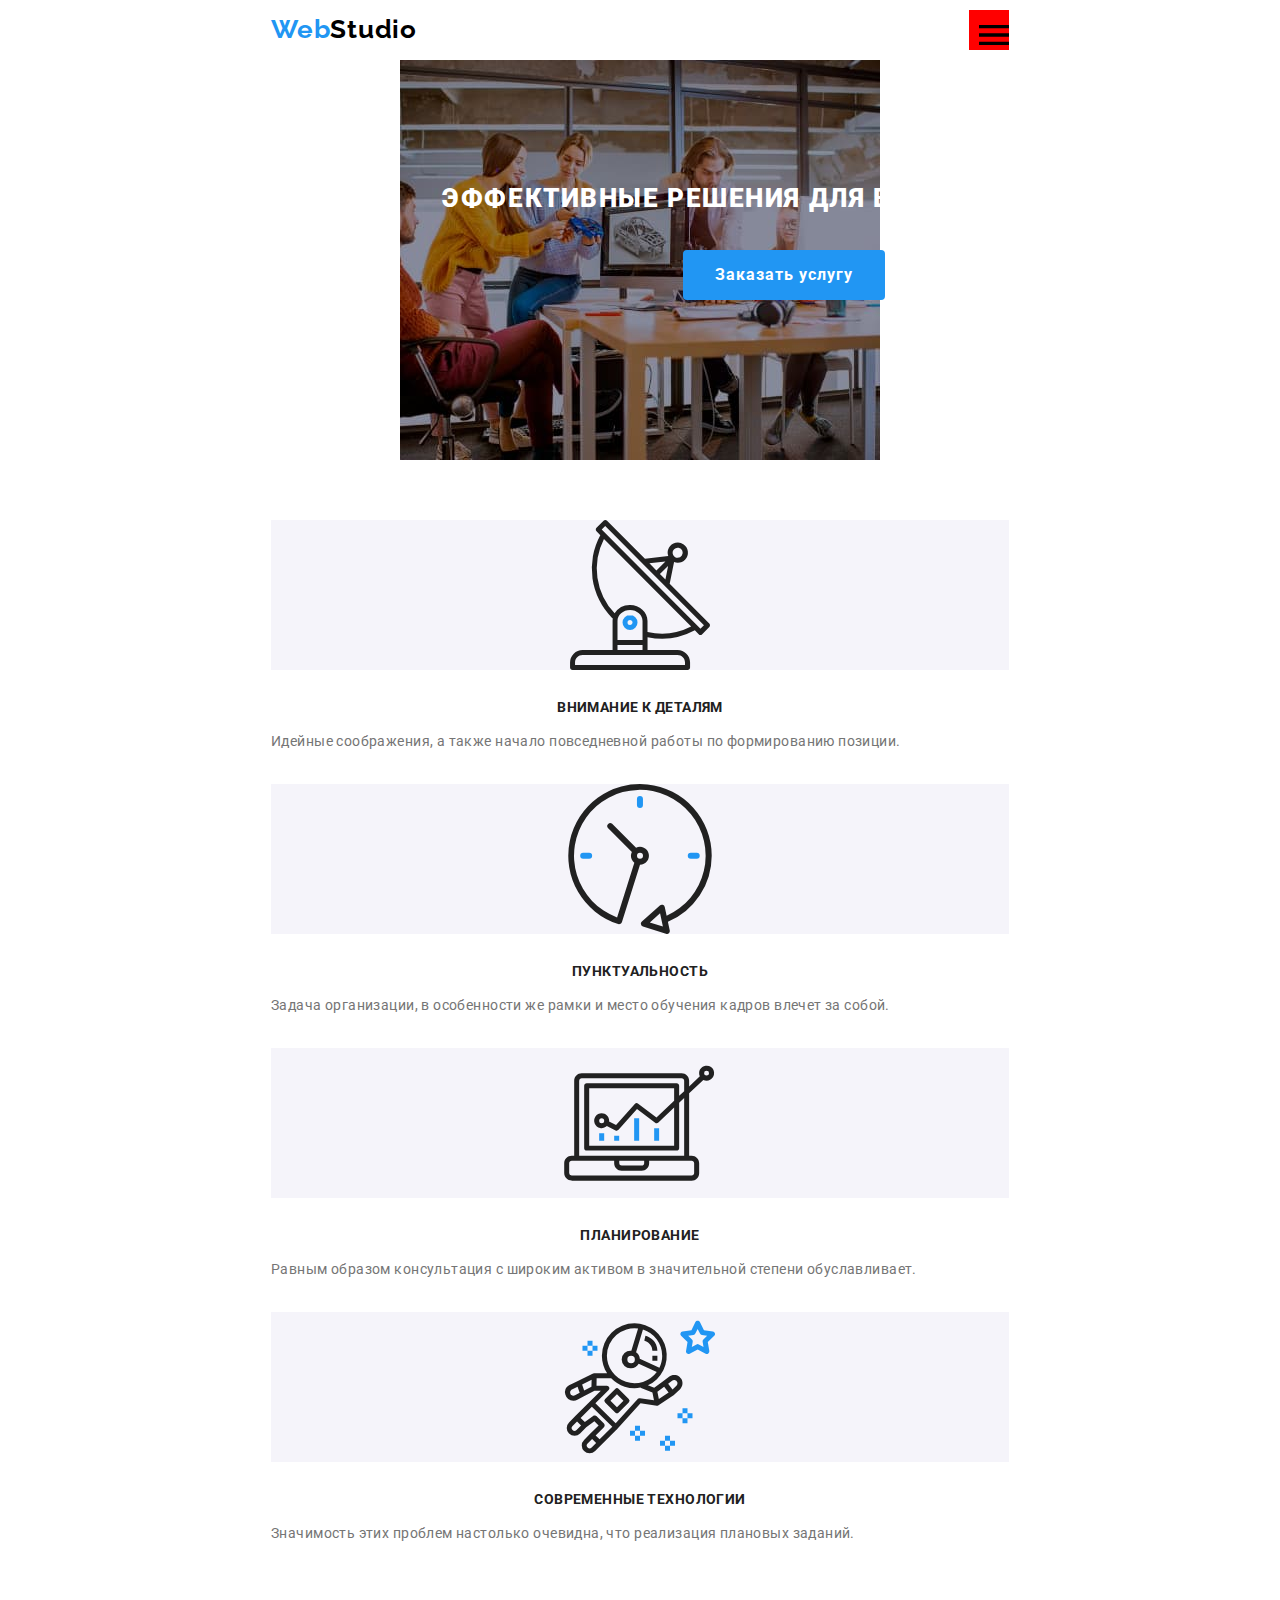
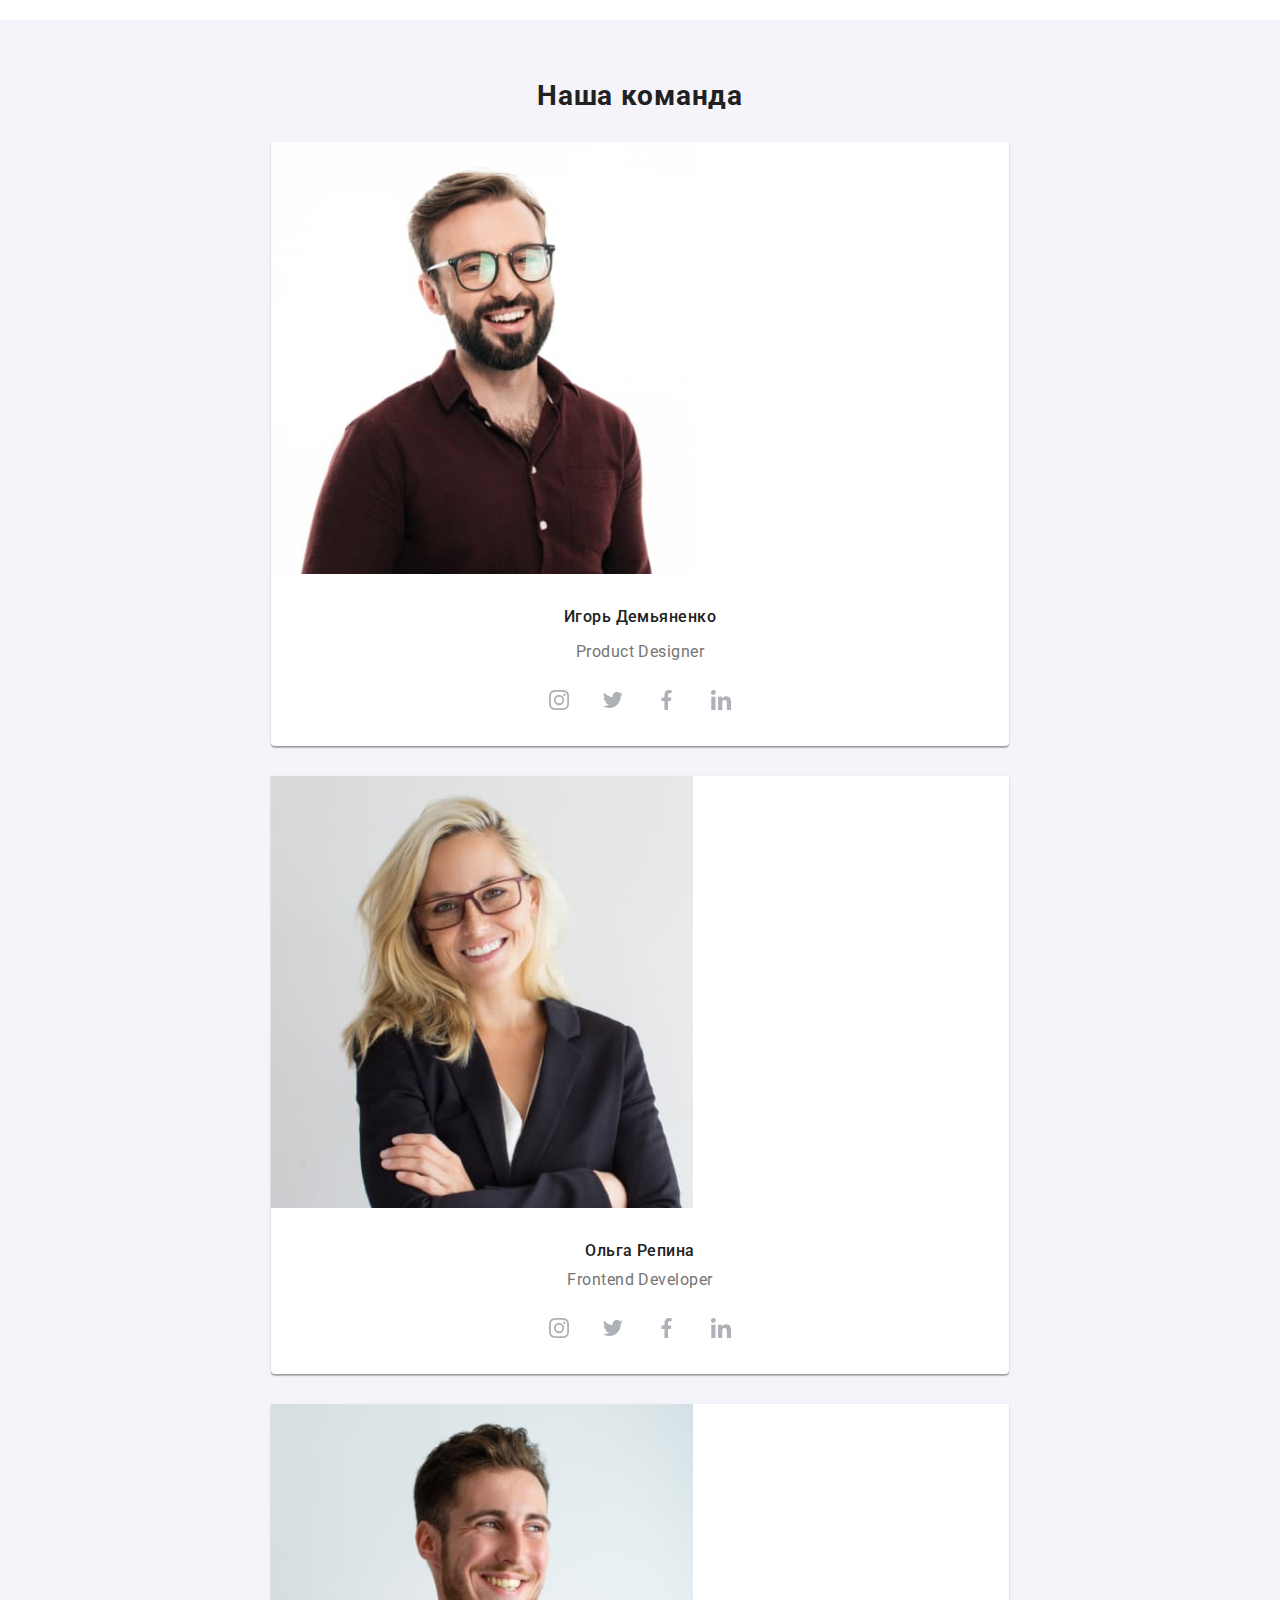
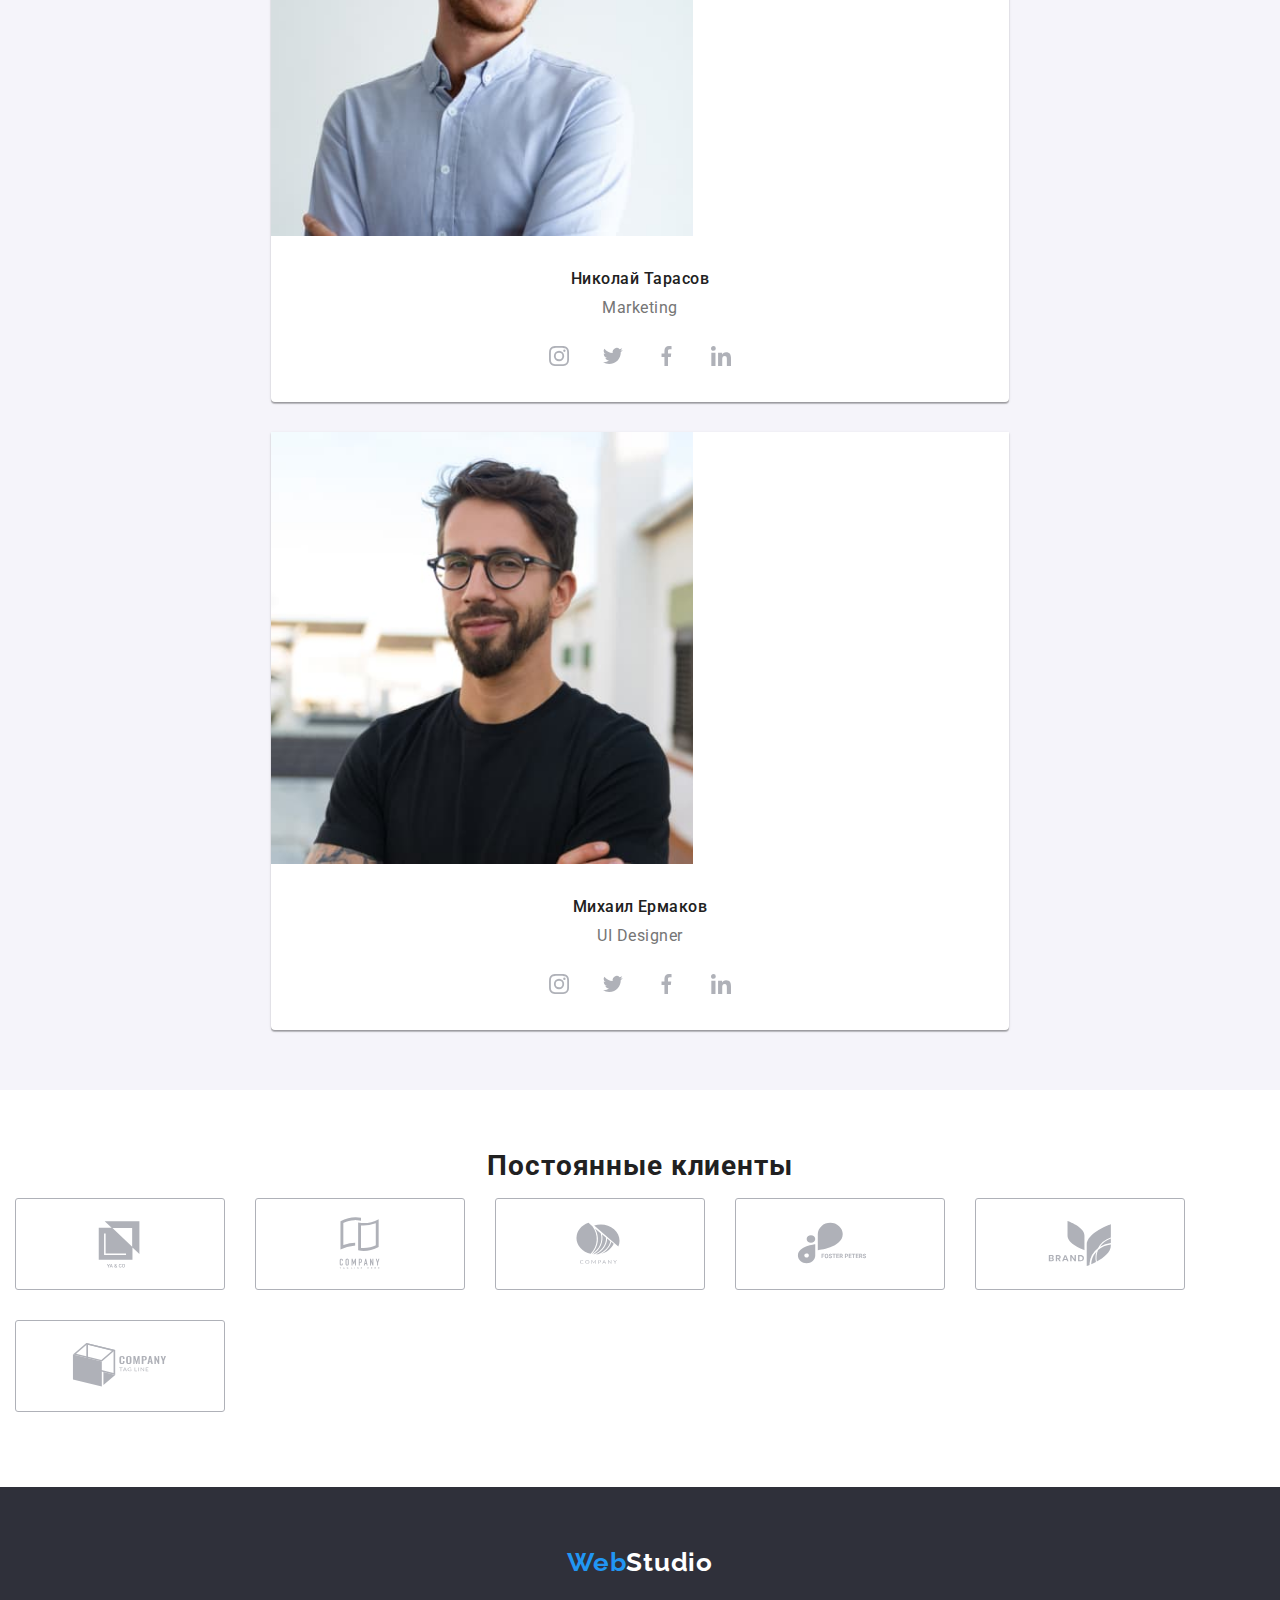
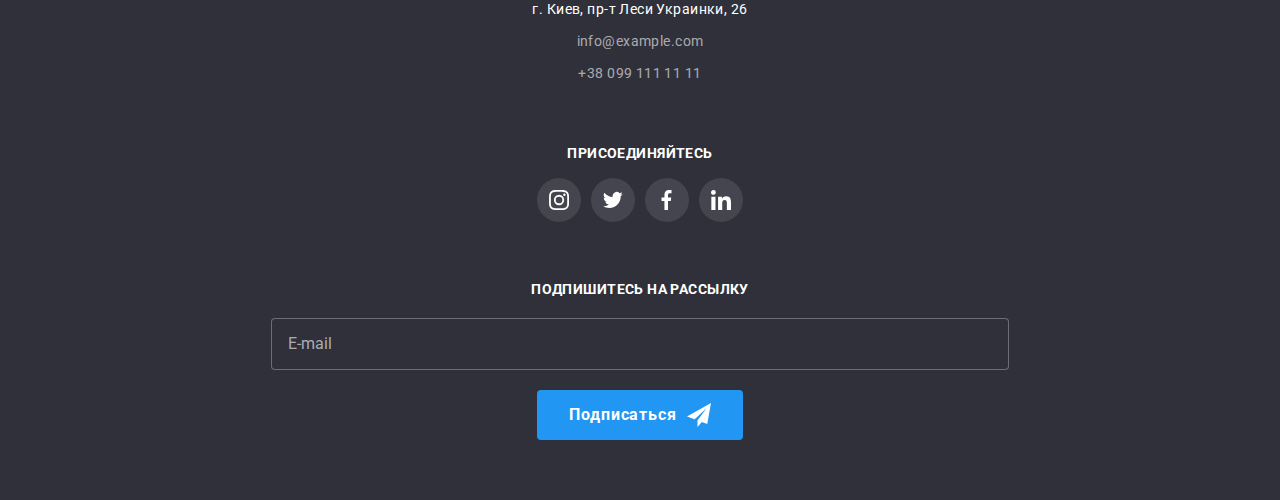
==== commit adb43f7d: "HW#8-mob is done" ====
--- a/index.html
+++ b/index.html
@@ -17,35 +17,86 @@
     <header class="header">
 
         <div class="container header__conteiner">
-            <nav class="logo-nav-box">
+
                 <a href="./index.html" class="logo logo__header">
                     <span class="logo__part">Web</span>Studio
                 </a>
-                <ul class="site-nav list">
-                    <li class="site-nav__item"> <a href="./index.html" class="site-nav__link site-nav__link--current">Студия</a></li>
-                    <li class="site-nav__item"> <a href="./portfolio.html" class="site-nav__link">Портфолио</a></li>
-                    <li class="site-nav__item"> <a href="" class="site-nav__link">Контакты</a></li>
-                </ul>
-            </nav>
+
+                <button type="button" class="mobile-menu__button" data-menu-button aria-expanded="false">
+                    <svg class="mobile-menu__buttonIco" width='40' height='40' aria-label="Переключатель мобильного меню">
+                        <use class="mobile-menu__icoMenu" href="./images/sprite.svg#mobile-menu"></use>
+                        <use class="mobile-menu__icoClose" href="./images/sprite.svg#mobile-close"></use>
+                    </svg>
+                </button>
+
+                <div class="mobile-menu" data-menu>
+
+                    <nav>
+                            <ul class="site-nav list">
+
+                                <li class="site-nav__item"> 
+                                    <a href="./index.html" class="site-nav__link site-nav__link--current">Студия</a>
+                                </li>
+
+                                <li class="site-nav__item"> 
+                                    <a href="./portfolio.html" class="site-nav__link">Портфолио</a>
+                                </li>
+
+                                <li class="site-nav__item"> 
+                                    <a href="" class="site-nav__link">Контакты</a>
+                                </li>
+
+                            </ul>
+                    </nav>
+
+                    <ul class="header-contacts list">
+
+                        <li class="header-contacts__item">
+                                <ul class="header-social list">
+
+                                    <li class="header-social__item">
+                                        <a href="" class="header-social__link">Instagram</a>
+                                    </li>
+
+                                    <li class="header-social__item">
+                                        <a href="" class="header-social__link">Twitter</a>
+                                    </li>
+
+                                    <li class="header-social__item">
+                                        <a href="" class="header-social__link">Facebook</a>
+                                    </li>
+
+                                    <li class="header-social__item">
+                                        <a href="" class="header-social__link">LinkedIn</a>
+                                    </li>
+
+                                </ul>
+                        </li>
+
+                        <li class="header-contacts__item">
+                            <a href="maito:info@devstudio.com" class="header-contacts__link">
+                                <svg class="header-contacts__mailIcon">
+                                    <use href="./images/sprite.svg#icon-envelope"></use>
+                                </svg>
+                                info@devstudio.com
+                            </a>
+                        </li>
+
+                        <li class="header-contacts__item">
+                            <a href="tel:+380961111111" class="header-contacts__link header-contacts__link--akcent">
+                                <svg class="header-contacts__telIcon">
+                                    <use href="./images/sprite.svg#icon-smartphone"></use>
+                                </svg>
+                                +38 096 111 11 11
+                            </a>
+                        </li>
+
+                    </ul>
+
+
+                 </div>
+
             
-            <ul class="header-contacts list">
-                <li class="header-contacts__item"> 
-                    <a href="maito:info@devstudio.com" class="header-contacts__link">
-                        <svg class="header-contacts__mailIcon">
-                            <use href="./images/sprite.svg#icon-envelope"></use>
-                        </svg>
-                        info@devstudio.com
-                    </a>
-                </li>
-                <li class="header-contacts__item"> 
-                    <a href="tel:+380961111111" class="header-contacts__link">
-                        <svg class="header-contacts__telIcon">
-                            <use href="./images/sprite.svg#icon-smartphone"></use>
-                        </svg>
-                        +38 096 111 11 11
-                    </a>
-                </li>
-            </ul>
         </div>
 
         
@@ -59,11 +110,11 @@
             </div>
         </section>              
         
-            <section class="section">
+        <section class="section">
                 
-                <div class="container">
-                    <h2 class="hidden-section__title"> Наши преимущества</h2>
-                    <ul class="features list">
+            <div class="container">
+                <h2 class="hidden-topic"> Наши преимущества</h2>
+                <ul class="features list">
 
                         <li class="features__item">
                             <div class="features__box">
@@ -110,12 +161,12 @@
 
                     </ul>
                 </div>
-            </section>
+        </section>
        
-        <section class="section section--noPaddingTop">
-            <div class="container">
+        <section class="hidden-section">
+            <div>
                 <h2 class="section__title">Чем мы занимаемся</h2>
-                <ul class="flex-box list">
+                <ul class="list">
                     <li>
                         <div class="what-we-do">
                             <img width="370" src="images/box-1.jpg" alt="computer">
@@ -153,13 +204,17 @@
             
         </section>
 
-        <section class="section section--greyBg">
+        <section class="section section--secondariBg">
             <div class="container">
                 <h2 class="section__title"> Наша команда</h2>
                 <ul class="team list">
                     <li class="team__item">
                         
-                            <img width="270"  src="images/img.jpg" alt="foto Igor Demyanenko">
+                            <img 
+                            sizes="(min-width:1200px) 33vw, (min-width:768px) 50vw, (min-width:480px) 100vw"
+                            srcset="./images/Mobile-images/img.jpg 450w, ./images/Mobile-images/img-2x.jpg 900w"  
+                            src="./images/Mobile-images/img.jpg" 
+                            alt="foto Igor Demyanenko">
                             <div class="team__caption">
                                 <h3 class="team__name">Игорь Демьяненко</h3>
                                 <p class="team__title">Product Designer</p>
@@ -200,7 +255,11 @@
                     </li>
                     <li class="team__item">
                         
-                            <img width="270" src="images/img-2.jpg" alt="foto Olga Repina">
+                            <img 
+                            sizes="(min-width:1200px) 33vw, (min-width:768px) 50vw, (min-width:480px) 100vw"
+                            srcset="./images/Mobile-images/img-2.jpg 450w, ./images/Mobile-images/img-2-2x.jpg 900w"   
+                            src="./images/Mobile-images/img-2.jpg" 
+                            alt="foto Olga Repina">
                             <div class="team__caption">
                                 <h3 class="team__name">Ольга Репина</h3>
                                 <p class="team__title list">Frontend Developer</p>
@@ -240,7 +299,11 @@
                     </li>
                     <li class="team__item">
                         
-                            <img width="270" src="images/img-3.jpg" alt="foto Nikola Tarasov">
+                            <img 
+                            sizes="(min-width:1200px) 33vw, (min-width:768px) 50vw, (min-width:480px) 100vw"
+                            srcset="./images/Mobile-images/img-3.jpg 450w, ./images/Mobile-images/img-3-2x.jpg 900w" 
+                            src="./images/Mobile-images/img-3.jpg" 
+                            alt="foto Nikola Tarasov">
                             <div class="team__caption">
                                 <h3 class="team__name">Николай Тарасов</h3>
                                 <p class="team__title list">Marketing</p>
@@ -279,7 +342,11 @@
                     </li>
                     <li class="team__item">
                         
-                            <img width="270" src="images/img-4.jpg" alt="foto Mihael Ermakov">
+                            <img 
+                            sizes="(min-width:1200px) 33vw, (min-width:768px) 50vw, (min-width:480px) 100vw"
+                            srcset="./images/Mobile-images/img-4.jpg 450w, ./images/Mobile-images/img-4-2x.jpg 900w" 
+                            src="./images/Mobile-images/img-4.jpg" 
+                            alt="foto Mihael Ermakov">
                             <div class="team__caption">
                                     <h3 class="team__name">Михаил Ермаков</h3>
                                     <p class="team__title list">UI Designer</p>
@@ -321,7 +388,7 @@
         </section>  
 
         <section class="section">
-            <div class="container">
+            <div>
                 <h2 class="section__title"> Постоянные клиенты</h2>
                 <ul class="client list">
                     <li>
@@ -377,30 +444,30 @@
         </section>
     </main>
     <footer class="footer">
-        <div class="container footer__container">
-            <div class="logo-address-box">
-                <a href="./index.html" class="logo logo__footer">
+        <div class="container">
+            
+            <a href="./index.html" class="logo logo__footer">
                     <span class="logo__part">Web</span>Studio
-                </a>
-                <address>
-                    <ul class="contact-list list">
-                        <li class="contact">
-                            <a href="https://goo.gl/maps/RLkWnAHmGfpUnPQ57" class="contact__item contact__item--white">
+            </a>
+
+            <address>
+                    <ul class="contact list">
+                        <li class="contact__item">
+                            <a href="https://goo.gl/maps/RLkWnAHmGfpUnPQ57" class="contact__link contact__link--white">
                                 г. Киев, пр-т Леси Украинки, 26
                             </a>
                         </li>
-                        <li class="contact">
-                            <a href="mailto:info@example.com" class="contact__item">info@example.com</a>
-                        </li>
-                        <li class="contact">
-                            <a href="tel:+380991111111" class="contact__item">+38 099 111 11 11</a>
+                        <li class="contact__item">
+                            <a href="mailto:info@example.com" class="contact__link">info@example.com</a>
+                        </li>
+                        <li class="contact__item">
+                            <a href="tel:+380991111111" class="contact__link">+38 099 111 11 11</a>
                         </li>
                     </ul>
-                </address>
-            </div>
-
-            <div class="footer-soxial-link-box">
-                <h3 class="footer-social-link-text">присоединяйтесь</h3>
+            </address>
+
+            <div class="footer-social-box">
+                <h3 class="social-list__title ">присоединяйтесь</h3>
                 <ul class="social-list list">
                     <li class="social-list__item">
                         <a class="social-list__link social-list__link--color" href="#">
@@ -433,12 +500,12 @@
                 </ul>
             </div>
 
-            <div class="footer-subscription">
+            <div class="subscription">
                 <form>
                     <label for="email">
-                        <h3 class="footer-subscription__title">подпишитесь на рассылку</h3>
+                        <h3 class="subscription__title">подпишитесь на рассылку</h3>
                     </label>
-                    <div class="subscription">
+                    <div class="subscription__box">
                         <input class="subscription__input" type="email" name="user-email" id="email" placeholder="E-mail">
                         <button class="primary-button primary-button--margin" type="submit">Подписаться
                             <svg class="subscription__icon">
@@ -512,5 +579,6 @@
         </div>
     </div>
     <script src="./js/modal.js"></script>
+    <script src="./js/mobile-menu.js"></script>
 </body>
 </html>--- a/css/main.min.css
+++ b/css/main.min.css
@@ -1,2 +1,2 @@
-html{-webkit-box-sizing:border-box;box-sizing:border-box}*,*::after,*::before{-webkit-box-sizing:inherit;box-sizing:inherit}img{display:block;max-width:100%;height:auto}body{color:#757575;background-color:#fff;font-family:roboto, sans-serif;text-decoration:none}.backdrop{position:fixed;top:0;left:0;width:100%;height:100%;background:rgba(0,0,0,0.2);opacity:1;-webkit-transform:scale(1);transform:scale(1);-webkit-transition:opacity 250ms cubic-bezier(0.4, 0, 0.2, 1),visibility 250ms cubic-bezier(0.4, 0, 0.2, 1),-webkit-transform 250ms cubic-bezier(0.4, 0, 0.2, 1);transition:opacity 250ms cubic-bezier(0.4, 0, 0.2, 1),visibility 250ms cubic-bezier(0.4, 0, 0.2, 1),-webkit-transform 250ms cubic-bezier(0.4, 0, 0.2, 1);transition:opacity 250ms cubic-bezier(0.4, 0, 0.2, 1),visibility 250ms cubic-bezier(0.4, 0, 0.2, 1),transform 250ms cubic-bezier(0.4, 0, 0.2, 1);transition:opacity 250ms cubic-bezier(0.4, 0, 0.2, 1),visibility 250ms cubic-bezier(0.4, 0, 0.2, 1),transform 250ms cubic-bezier(0.4, 0, 0.2, 1),-webkit-transform 250ms cubic-bezier(0.4, 0, 0.2, 1)}.list{list-style:none;padding:0;margin:0}.hidden-topic{position:absolute;width:1px;height:1px;margin:-1px;border:0;padding:0;white-space:nowrap;-webkit-clip-path:inset(100%);clip-path:inset(100%);clip:rect(0 0 0 0);overflow:hidden}.container{margin-left:auto;margin-right:auto;width:1200px;padding:0 15px}.flex-box{display:-webkit-box;display:-ms-flexbox;display:flex;-webkit-box-pack:justify;-ms-flex-pack:justify;justify-content:space-between}.is-hidden{visibility:hidden;opacity:0;pointer-events:none;-webkit-transform:scale(0);transform:scale(0)}.header{border-bottom:1px solid #ececec}.header__conteiner{display:-webkit-box;display:-ms-flexbox;display:flex;-webkit-box-align:center;-ms-flex-align:center;align-items:center}.section{padding-top:94px;padding-bottom:94px}.section__title{font-weight:700;font-size:36px;line-height:1.16;text-align:center;letter-spacing:0.03em;margin-bottom:50px;color:#212121;margin-top:0}.section--noPaddingTop{padding-top:0}.section--greyBg{background-color:#f5f4fa}.checkbox{display:-webkit-box;display:-ms-flexbox;display:flex;-webkit-box-align:center;-ms-flex-align:center;align-items:center}.checkbox__box{position:absolute;-webkit-appearance:none;-moz-appearance:none;appearance:none;opacity:0}.checkbox__icon{width:16px;height:15px;border:2px solid #212121;border-radius:2px;margin-right:7px}.checkbox__box:checked+.checkbox__icon{background-size:contain;background-image:url(/images/checkbox-icon-on.svg);background-color:#2196f3;background-origin:border-box;border-color:#2196f3}.client{display:-webkit-box;display:-ms-flexbox;display:flex;-webkit-box-pack:justify;-ms-flex-pack:justify;justify-content:space-between}.client__link{display:-webkit-box;display:-ms-flexbox;display:flex;fill:#afb1b8;width:170px;height:92px;-webkit-box-align:center;-ms-flex-align:center;align-items:center;-webkit-box-pack:center;-ms-flex-pack:center;justify-content:center;border:1px solid #afb1b8;border-radius:3px;-webkit-transition:fill 250ms cubic-bezier(0.4, 0, 0.2, 1),border-radius 250ms cubic-bezier(0.4, 0, 0.2, 1),border 250ms cubic-bezier(0.4, 0, 0.2, 1);transition:fill 250ms cubic-bezier(0.4, 0, 0.2, 1),border-radius 250ms cubic-bezier(0.4, 0, 0.2, 1),border 250ms cubic-bezier(0.4, 0, 0.2, 1)}.client__icon{height:60px;width:106px}.client__link:not(:last-child){margin-right:30px}.client__link:hover,.client__link:focus{display:-webkit-box;display:-ms-flexbox;display:flex;fill:#2196f3;width:170px;height:92px;border:1px solid #2196f3;border-radius:3px}.crewman{width:270px;border-radius:0px 0px 4px 4px;background-color:#fff;-webkit-box-shadow:0px 1px 3px rgba(0,0,0,0.12),0px 1px 1px rgba(0,0,0,0.14),0px 2px 1px rgba(0,0,0,0.2);box-shadow:0px 1px 3px rgba(0,0,0,0.12),0px 1px 1px rgba(0,0,0,0.14),0px 2px 1px rgba(0,0,0,0.2)}.crewman__caption{padding:30px 0}.crewman__name{display:block;margin:0;font-weight:500;font-size:16px;line-height:1.18;text-align:center;letter-spacing:0.03em;color:#212121}.crewman__title{display:block;margin-top:10px;font-size:16px;line-height:1.18;text-align:center;letter-spacing:0.03em}.features{display:-webkit-box;display:-ms-flexbox;display:flex;-webkit-box-pack:justify;-ms-flex-pack:justify;justify-content:space-between;-ms-flex-wrap:wrap;flex-wrap:wrap}.features__item{width:270px}.features__box{display:-webkit-box;display:-ms-flexbox;display:flex;background-color:#f5f4fa;width:270px;height:120px;-webkit-box-align:center;-ms-flex-align:center;align-items:center;-webkit-box-pack:center;-ms-flex-pack:center;justify-content:center;border-radius:3px;margin-bottom:30px}.features__icon{width:70px;height:70px}.features__title{color:#212121;font-weight:700;font-size:14px;line-height:1.14;letter-spacing:0.03em;text-transform:uppercase;margin-bottom:10px}.features__text{font-size:14px;line-height:1.71;letter-spacing:0.03em}.logo-address-box{-webkit-box-flex:1;-ms-flex-positive:1;flex-grow:1}.contact{content:""}.contact:not(:last-child){margin-bottom:9px}.contact__item{display:inline-block;color:rgba(255,255,255,0.6);font-size:14px;line-height:1.71;letter-spacing:0.03em;text-decoration:none;font-style:normal;-webkit-transition:color 250ms cubic-bezier(0.4, 0, 0.2, 1);transition:color 250ms cubic-bezier(0.4, 0, 0.2, 1)}.contact__item--white{color:#fff}.contact__item:hover,.contact__item:focus{color:#2196f3}.header-contacts{display:-webkit-box;display:-ms-flexbox;display:flex;-webkit-box-align:center;-ms-flex-align:center;align-items:center;margin-left:auto;font-weight:500;font-size:14px;line-height:1.14;letter-spacing:0.02em}.header-contacts__item:not(:last-child){margin-right:50px}.header-contacts__link{color:#757575;text-decoration:none;display:-webkit-box;display:-ms-flexbox;display:flex;-webkit-box-align:center;-ms-flex-align:center;align-items:center;-webkit-transition:color 250ms cubic-bezier(0.4, 0, 0.2, 1);transition:color 250ms cubic-bezier(0.4, 0, 0.2, 1)}.header-contacts__mailIcon{width:16px;height:12px;margin-right:10px;fill:currentColor}.header-contacts__telIcon{width:10px;height:16px;margin-right:10px;fill:currentColor}.header-contacts__link:hover,.header-contacts__link:focus{color:#2196f3}.hero{background-color:#2f303a;background-image:-webkit-gradient(linear, left top, right top, from(rgba(47,48,58,0.4)), to(rgba(47,48,58,0.4))),url(../images/hero-background-img.jpg);background-image:linear-gradient(to right, rgba(47,48,58,0.4), rgba(47,48,58,0.4)),url(../images/hero-background-img.jpg);background-repeat:no-repeat;background-position:center;background-size:cover;height:600px;max-width:1600px;margin-left:auto;margin-right:auto;text-align:center;padding:200px 0}.hero__title{display:inline-block;margin-top:0;margin-bottom:30px;color:#fff;max-width:696px;font-weight:900;font-size:44px;line-height:1.36;letter-spacing:0.06em;text-transform:uppercase}.logo-nav-box{display:-webkit-box;display:-ms-flexbox;display:flex;-webkit-box-align:center;-ms-flex-align:center;align-items:center}.logo{font-weight:700;font-size:26px;line-height:1.2;font-family:raleway, sans-serif;letter-spacing:0.03em;text-decoration:none;color:#000;-webkit-transition:color 250ms cubic-bezier(0.4, 0, 0.2, 1);transition:color 250ms cubic-bezier(0.4, 0, 0.2, 1)}.logo__header{margin-right:93px}.logo__footer{display:inline-block;margin-bottom:20px;color:#fff}.logo:hover,.logo:focus{color:#2196f3}.logo__part{color:#2196f3}.modal{position:absolute;top:50%;left:50%;-webkit-transform:translate(-50%, -50%);transform:translate(-50%, -50%);min-width:528px;min-height:581px;background-color:#fff;padding:40px 40px;-webkit-box-shadow:0px 1px 3px rgba(0,0,0,0.12),0px 1px 1px rgba(0,0,0,0.14),0px 2px 1px rgba(0,0,0,0.2);box-shadow:0px 1px 3px rgba(0,0,0,0.12),0px 1px 1px rgba(0,0,0,0.14),0px 2px 1px rgba(0,0,0,0.2);border-radius:4px}.modal__closebutton{position:absolute;top:8px;right:8px;width:30px;height:30px;display:-webkit-box;display:-ms-flexbox;display:flex;-webkit-box-pack:center;-ms-flex-pack:center;justify-content:center;-webkit-box-align:center;-ms-flex-align:center;align-items:center;border:1px solid rgba(0,0,0,0.1);border-radius:50%;cursor:pointer;background-color:#fff;-webkit-transition:fill 250ms cubic-bezier(0.4, 0, 0.2, 1);transition:fill 250ms cubic-bezier(0.4, 0, 0.2, 1)}.modal__closebutton:hover,.modal__closebutton:focus{color:#2196f3;fill:#2196f3}.modal__closeicon{width:30px;height:30px}.modal__form{display:-webkit-box;display:-ms-flexbox;display:flex;-webkit-box-orient:vertical;-webkit-box-direction:normal;-ms-flex-direction:column;flex-direction:column;-webkit-box-align:center;-ms-flex-align:center;align-items:center;-webkit-box-pack:center;-ms-flex-pack:center;justify-content:center}.modal__title{margin-top:0;margin-bottom:12px;font-size:20px;line-height:1.15;letter-spacing:0.03em;color:#212121}.modal__inputbox{display:-webkit-box;display:-ms-flexbox;display:flex;-webkit-box-orient:vertical;-webkit-box-direction:normal;-ms-flex-direction:column;flex-direction:column;position:relative;width:100%;margin-bottom:10px;font-size:12px;line-height:1.14;letter-spacing:0.01em;color:#757575}.modal__input{-webkit-box-sizing:border-box;box-sizing:border-box;height:40px;border-radius:4px;padding-left:40px;margin-top:4px;border:1px solid rgba(33,33,33,0.2);-webkit-transition:border-color 250ms cubic-bezier(0.4, 0, 0.2, 1);transition:border-color 250ms cubic-bezier(0.4, 0, 0.2, 1)}.modal__input:focus{border-color:#2196f3}.modal__input:focus+.modal__inputicon{fill:#2196f3}.modal__inputicon{position:absolute;width:18px;height:18px;left:12px;bottom:11px;-webkit-transition:fill 250ms cubic-bezier(0.4, 0, 0.2, 1);transition:fill 250ms cubic-bezier(0.4, 0, 0.2, 1)}.modal__commentbox{display:-webkit-box;display:-ms-flexbox;display:flex;-webkit-box-orient:vertical;-webkit-box-direction:normal;-ms-flex-direction:column;flex-direction:column;width:100%;margin-bottom:20px;font-size:12px;line-height:1.14;letter-spacing:0.01em;color:#757575}.modal__commenttextarea{height:120px;padding:12px 16px;margin-top:4px;border:1px solid rgba(33,33,33,0.2);border-radius:4px;resize:none}.modal__commenttextarea::-webkit-input-placeholder{font-size:14px;line-height:1.14;letter-spacing:0.01em;color:rgba(117,117,117,0.5)}.modal__commenttextarea:-ms-input-placeholder{font-size:14px;line-height:1.14;letter-spacing:0.01em;color:rgba(117,117,117,0.5)}.modal__commenttextarea::-ms-input-placeholder{font-size:14px;line-height:1.14;letter-spacing:0.01em;color:rgba(117,117,117,0.5)}.modal__commenttextarea::placeholder{font-size:14px;line-height:1.14;letter-spacing:0.01em;color:rgba(117,117,117,0.5)}.modal__policy{margin-bottom:30px;font-size:14px;line-height:1.71;letter-spacing:0.03em;color:#757575}.modal__policylink{-webkit-text-decoration-line:underline;text-decoration-line:underline;color:#2196f3}.portfolio-list{display:-webkit-box;display:-ms-flexbox;display:flex;-ms-flex-wrap:wrap;flex-wrap:wrap}.portfolio{position:relative;margin-right:30px;margin-bottom:30px;width:370px}.portfolio:nth-child(3n){margin-right:0}.portfolio:nth-last-child(-n+3){margin-bottom:0px}.portfolio__link{display:block;text-decoration:none;-webkit-transition:-webkit-box-shadow 250ms cubic-bezier(0.4, 0, 0.2, 1);transition:-webkit-box-shadow 250ms cubic-bezier(0.4, 0, 0.2, 1);transition:box-shadow 250ms cubic-bezier(0.4, 0, 0.2, 1);transition:box-shadow 250ms cubic-bezier(0.4, 0, 0.2, 1), -webkit-box-shadow 250ms cubic-bezier(0.4, 0, 0.2, 1)}.portfolio__link:hover,.portfolio__link:focus{background-color:#fff;color:#2196f3;-webkit-box-shadow:0px 1px 1px rgba(0,0,0,0.12),0px 4px 4px rgba(0,0,0,0.06),1px 4px 6px rgba(0,0,0,0.16);box-shadow:0px 1px 1px rgba(0,0,0,0.12),0px 4px 4px rgba(0,0,0,0.06),1px 4px 6px rgba(0,0,0,0.16)}.portfolio__thumb{overflow:hidden;position:relative}.portfolio__description{margin:0;font-size:18px;line-height:1.55;letter-spacing:0.03em;color:#fff}.portfolio__sign{border-left:1px solid #ececec;border-right:1px solid #ececec;border-bottom:1px solid #ececec;padding-left:24px;padding-top:20px;padding-bottom:24px;padding-right:20px}.portfolio__name{color:#212121;font-weight:700;font-size:18px;line-height:2;letter-spacing:0.06em}.portfolio__title{color:#757575;margin-top:4px;font-size:16px;line-height:1.87;letter-spacing:0.03em;display:block}.portfolio__modal{display:-webkit-box;display:-ms-flexbox;display:flex;position:absolute;-webkit-box-align:center;-ms-flex-align:center;align-items:center;-webkit-box-pack:center;-ms-flex-pack:center;justify-content:center;border:1px solid #000000;-webkit-box-shadow:0px 4px 4px rgba(0,0,0,0.25);box-shadow:0px 4px 4px rgba(0,0,0,0.25);padding:63px 24px;width:100%;height:100%;top:0;background:rgba(33,150,243,0.9);pointer-events:none;opacity:0;-webkit-transform:translateY(294px);transform:translateY(294px);-webkit-transition:opacity 250ms cubic-bezier(0.4, 0, 0.2, 1),-webkit-transform 250ms cubic-bezier(0.4, 0, 0.2, 1);transition:opacity 250ms cubic-bezier(0.4, 0, 0.2, 1),-webkit-transform 250ms cubic-bezier(0.4, 0, 0.2, 1);transition:opacity 250ms cubic-bezier(0.4, 0, 0.2, 1),transform 250ms cubic-bezier(0.4, 0, 0.2, 1);transition:opacity 250ms cubic-bezier(0.4, 0, 0.2, 1),transform 250ms cubic-bezier(0.4, 0, 0.2, 1),-webkit-transform 250ms cubic-bezier(0.4, 0, 0.2, 1)}.portfolio__link:hover .portfolio__modal,.portfolio__link:focus .portfolio__modal{opacity:1;-webkit-transform:translateY(0);transform:translateY(0)}.primary-button{display:-webkit-box;display:-ms-flexbox;display:flex;-webkit-box-align:center;-ms-flex-align:center;align-items:center;margin:auto;border-radius:4px;padding:10px 32px;font-weight:700;font-size:16px;line-height:1.87;letter-spacing:0.06em;cursor:pointer;border:0px solid transparent;background-color:#2196f3;color:#fff;-webkit-transition:color 250ms cubic-bezier(0.4, 0, 0.2, 1),background-color 250ms cubic-bezier(0.4, 0, 0.2, 1);transition:color 250ms cubic-bezier(0.4, 0, 0.2, 1),background-color 250ms cubic-bezier(0.4, 0, 0.2, 1)}.primary-button:hover,.primary-button:focus{background-color:#188ce8;color:#fff}.primary-button--margin{margin-left:12px}.primary-button--shadow{-webkit-transition:-webkit-box-shadow 250ms cubic-bezier(0.4, 0, 0.2, 1);transition:-webkit-box-shadow 250ms cubic-bezier(0.4, 0, 0.2, 1);transition:box-shadow 250ms cubic-bezier(0.4, 0, 0.2, 1);transition:box-shadow 250ms cubic-bezier(0.4, 0, 0.2, 1), -webkit-box-shadow 250ms cubic-bezier(0.4, 0, 0.2, 1)}.primary-button--shadow:hover,.primary-button--shadow:focus{-webkit-box-shadow:0px 4px 4px rgba(0,0,0,0.15);box-shadow:0px 4px 4px rgba(0,0,0,0.15)}.filters-list{display:-webkit-box;display:-ms-flexbox;display:flex;-webkit-box-pack:center;-ms-flex-pack:center;justify-content:center;margin-bottom:50px}.secondary-button{content:""}.secondary-button:not(:last-child){margin-right:8px}.secondary-button__button{background-color:#f5f4fa;color:#212121;font-family:"Roboto";font-weight:500;font-size:16px;line-height:1.62;text-align:center;letter-spacing:0.03em;cursor:pointer;border-radius:4px;padding:6px 22px;border:transparent;-webkit-transition:background-color 250ms cubic-bezier(0.4, 0, 0.2, 1),color 250ms cubic-bezier(0.4, 0, 0.2, 1),-webkit-box-shadow 250ms cubic-bezier(0.4, 0, 0.2, 1);transition:background-color 250ms cubic-bezier(0.4, 0, 0.2, 1),color 250ms cubic-bezier(0.4, 0, 0.2, 1),-webkit-box-shadow 250ms cubic-bezier(0.4, 0, 0.2, 1);transition:background-color 250ms cubic-bezier(0.4, 0, 0.2, 1),color 250ms cubic-bezier(0.4, 0, 0.2, 1),box-shadow 250ms cubic-bezier(0.4, 0, 0.2, 1);transition:background-color 250ms cubic-bezier(0.4, 0, 0.2, 1),color 250ms cubic-bezier(0.4, 0, 0.2, 1),box-shadow 250ms cubic-bezier(0.4, 0, 0.2, 1),-webkit-box-shadow 250ms cubic-bezier(0.4, 0, 0.2, 1)}.secondary-button__button:hover,.secondary-button__button:focus{background-color:#2196f3;color:#fff;-webkit-box-shadow:0px 3px 1px rgba(0,0,0,0.1),0px 1px 2px rgba(0,0,0,0.08),0px 2px 2px rgba(0,0,0,0.12);box-shadow:0px 3px 1px rgba(0,0,0,0.1),0px 1px 2px rgba(0,0,0,0.08),0px 2px 2px rgba(0,0,0,0.12);border-radius:4px}.site-nav{display:-webkit-box;display:-ms-flexbox;display:flex;font-weight:500;font-size:14px;line-height:1.14;letter-spacing:0.02em}.site-nav__item:not(:last-child){margin-right:50px}.site-nav__link{color:#212121;text-decoration:none;display:block;padding-top:32px;padding-bottom:32px;-webkit-transition:color 250ms cubic-bezier(0.4, 0, 0.2, 1);transition:color 250ms cubic-bezier(0.4, 0, 0.2, 1)}.site-nav__link--current{position:relative;color:#2196f3}.site-nav__link--current::after{content:"";position:absolute;bottom:-1px;left:0;width:100%;border:2px solid #2196f3;border-radius:2px;background-color:#2196f3}.site-nav__link:hover,.site-nav__link:focus{color:#2196f3}.social-list{display:-webkit-box;display:-ms-flexbox;display:flex;-webkit-box-pack:center;-ms-flex-pack:center;justify-content:center;margin-top:16px;padding:0}.social-list__item:not(:last-child){margin-right:10px}.social-list__link{display:-webkit-box;display:-ms-flexbox;display:flex;-webkit-box-pack:center;-ms-flex-pack:center;justify-content:center;-webkit-box-align:center;-ms-flex-align:center;align-items:center;height:44px;width:44px;background-color:#fff;border-radius:50%;fill:#afb1b8;-webkit-transition:fill 250ms cubic-bezier(0.4, 0, 0.2, 1),background-color 250ms cubic-bezier(0.4, 0, 0.2, 1);transition:fill 250ms cubic-bezier(0.4, 0, 0.2, 1),background-color 250ms cubic-bezier(0.4, 0, 0.2, 1)}.social-list__link:hover,.social-list__link:focus{background-color:#2196f3;fill:#fff}.social-list__icon{width:20px;height:20px}.social-list__link--color{background-color:rgba(255,255,255,0.1);fill:#fff}.footer-soxial-link-box{margin-left:70px}.footer-social-link-text{margin-top:0;margin-bottom:20px;font-size:14px;line-height:1.14;letter-spacing:0.03em;text-transform:uppercase;color:#fff}.footer-subscription{margin-left:93px}.footer-subscription__title{margin:0;font-size:14px;line-height:1.14;letter-spacing:0.03em;text-transform:uppercase;color:#fff}.subscription{display:-webkit-box;display:-ms-flexbox;display:flex;margin-top:20px}.subscription__input{width:358px;border:1px solid rgba(255,255,255,0.3);border-radius:4px;padding-left:16px;background-color:#2f303a;color:#fff}.subscription__input::-webkit-input-placeholder{color:rgba(255,255,255,0.6)}.subscription__input:-ms-input-placeholder{color:rgba(255,255,255,0.6)}.subscription__input::-ms-input-placeholder{color:rgba(255,255,255,0.6)}.subscription__input::placeholder{color:rgba(255,255,255,0.6)}.subscription__icon{margin-left:10px;width:24px;height:24px}.what-we-do{position:relative}.what-we-do__bg{display:-webkit-box;display:-ms-flexbox;display:flex;-webkit-box-align:center;-ms-flex-align:center;align-items:center;-webkit-box-pack:center;-ms-flex-pack:center;justify-content:center;width:370px;height:70px;background-color:rgba(47,48,58,0.8);position:absolute;bottom:0}.what-we-do__text{margin:0;font-size:14px;font-weight:700;line-height:1.14;letter-spacing:0.03em;text-align:center;color:#fff;text-transform:uppercase}.team{display:-webkit-box;display:-ms-flexbox;display:flex;-webkit-box-pack:justify;-ms-flex-pack:justify;justify-content:space-between}.team__item{width:270px;border-radius:0px 0px 4px 4px;background-color:#fff;-webkit-box-shadow:0px 1px 3px rgba(0,0,0,0.12),0px 1px 1px rgba(0,0,0,0.14),0px 2px 1px rgba(0,0,0,0.2);box-shadow:0px 1px 3px rgba(0,0,0,0.12),0px 1px 1px rgba(0,0,0,0.14),0px 2px 1px rgba(0,0,0,0.2)}.team__caption{padding:30px 0}.team__name{display:block;margin:0;font-weight:500;font-size:16px;line-height:1.18;text-align:center;letter-spacing:0.03em;color:#212121}.team__title{display:block;margin-top:10px;font-size:16px;line-height:1.18;text-align:center;letter-spacing:0.03em}.footer{background-color:#2f303a;padding-top:60px;padding-bottom:60px}.footer__container{display:-webkit-box;display:-ms-flexbox;display:flex;-webkit-box-pack:justify;-ms-flex-pack:justify;justify-content:space-between}
+.logo{font-weight:700;font-size:26px;line-height:1.2;font-family:raleway, sans-serif;letter-spacing:0.03em;text-decoration:none;color:#000;-webkit-transition:color 250ms cubic-bezier(0.4, 0, 0.2, 1);transition:color 250ms cubic-bezier(0.4, 0, 0.2, 1)}.logo:hover,.logo:focus{color:#2196f3}.logo__footer{display:inline-block;margin-bottom:20px;color:#fff}.logo__part{color:#2196f3}.header{position:relative}.header__conteiner{display:-webkit-box;display:-ms-flexbox;display:flex;min-height:60px;-webkit-box-align:center;-ms-flex-align:center;align-items:center;-webkit-box-pack:justify;-ms-flex-pack:justify;justify-content:space-between}body{color:#757575;background-color:#fff;font-family:roboto, sans-serif;text-decoration:none}.container{margin-left:auto;margin-right:auto;padding:0 15px}@media screen and (min-width: 480px){.container{width:480px}}@media screen and (min-width: 768px){.container{width:768px}}@media screen and (min-width: 1600px){.container{width:1600px}}.list{list-style:none;padding:0;margin:0}.hidden-topic{position:absolute;width:1px;height:1px;margin:-1px;border:0;padding:0;white-space:nowrap;-webkit-clip-path:inset(100%);clip-path:inset(100%);clip:rect(0 0 0 0);overflow:hidden}.hidden-section{display:none}.section{padding:60px 0}.section__title{display:-webkit-box;display:-ms-flexbox;display:flex;-webkit-box-pack:center;-ms-flex-pack:center;justify-content:center;margin:0;font-weight:700;font-size:28px;line-height:1.17;text-align:center;letter-spacing:0.03em;color:#212121}.section--secondariBg{background-color:#f5f4fa}.is-hidden{visibility:hidden;opacity:0;pointer-events:none;-webkit-transform:scale(0);transform:scale(0)}.header-contacts{display:-webkit-box;display:-ms-flexbox;display:flex;-webkit-box-orient:vertical;-webkit-box-direction:reverse;-ms-flex-direction:column-reverse;flex-direction:column-reverse;font-weight:500;font-size:24px;line-height:1.166;letter-spacing:0.02em}.header-contacts__link{text-decoration:none;color:#757575}.header-contacts__link--akcent{font-size:34px;line-height:1.176;color:#2196f3}.header-contacts__item{padding:16px 0px}@media screen and (max-width: 480px){.header-contacts__telIcon{display:none}}@media screen and (max-width: 480px){.header-contacts__mailIcon{display:none}}.hero{padding:118px 0px;margin-left:auto;margin-right:auto;max-width:480px;height:400px;background-repeat:no-repeat;background-position:center;background-size:cover;background-color:rgba(47,48,58,0.4);background-image:url(../images/Mobile-images/hero-background-img.jpg);background-size:480px 400px;text-align:center}.hero__title{margin-top:0;margin-bottom:30px;color:#fff;font-weight:900;font-size:26px;line-height:1.61;letter-spacing:0.06em;text-transform:uppercase}@media (min-device-pixel-ratio: 2), (-webkit-min-device-pixel-ratio: 2), (min-resolution: 192dpi), (min-resolution: 2dppx){.hero{background-image:url("/images/Mobile-images/hero-background-img-2x.jpg")}}.primary-button{display:-webkit-box;display:-ms-flexbox;display:flex;-webkit-box-align:center;-ms-flex-align:center;align-items:center;margin:auto;border-radius:4px;padding:10px 32px;font-weight:700;font-size:16px;line-height:1.87;letter-spacing:0.06em;cursor:pointer;border:0px solid transparent;background-color:#2196f3;color:#fff;-webkit-transition:color 250ms cubic-bezier(0.4, 0, 0.2, 1),background-color 250ms cubic-bezier(0.4, 0, 0.2, 1);transition:color 250ms cubic-bezier(0.4, 0, 0.2, 1),background-color 250ms cubic-bezier(0.4, 0, 0.2, 1)}.primary-button:hover,.primary-button:focus{background-color:#188ce8;color:#fff}.primary-button--margin{margin-top:20px}.primary-button--shadow{-webkit-transition:-webkit-box-shadow 250ms cubic-bezier(0.4, 0, 0.2, 1);transition:-webkit-box-shadow 250ms cubic-bezier(0.4, 0, 0.2, 1);transition:box-shadow 250ms cubic-bezier(0.4, 0, 0.2, 1);transition:box-shadow 250ms cubic-bezier(0.4, 0, 0.2, 1), -webkit-box-shadow 250ms cubic-bezier(0.4, 0, 0.2, 1)}.primary-button--shadow:hover,.primary-button--shadow:focus{-webkit-box-shadow:0px 4px 4px rgba(0,0,0,0.15);box-shadow:0px 4px 4px rgba(0,0,0,0.15)}.mobile-menu{display:none;position:absolute;width:100%;left:0px;top:0px;min-height:796px;padding:48px 40px;background:#fff;-webkit-box-shadow:0px 4px 8px rgba(0,0,0,0.04),0px 2px 4px rgba(0,0,0,0.08),0px 1px 3px rgba(0,0,0,0.16);box-shadow:0px 4px 8px rgba(0,0,0,0.04),0px 2px 4px rgba(0,0,0,0.08),0px 1px 3px rgba(0,0,0,0.16)}.mobile-menu.is-open{display:-webkit-box;display:-ms-flexbox;display:flex;-webkit-box-orient:vertical;-webkit-box-direction:normal;-ms-flex-direction:column;flex-direction:column;-webkit-box-pack:justify;-ms-flex-pack:justify;justify-content:space-between;z-index:998}.mobile-menu__button{display:-webkit-inline-box;display:-ms-inline-flexbox;display:inline-flex;margin:0;padding:0;border:none;background-color:transparent}.mobile-menu__buttonIco{z-index:999;background-color:red}.mobile-menu__icoClose{display:none}.mobile-menu__button.is-open .mobile-menu__icoClose{display:block}.mobile-menu__button.is-open .mobile-menu__icoMenu{display:none}.site-nav{font-weight:500;font-size:40px;line-height:1.175;letter-spacing:0.02em}.site-nav__item{padding:16px 0px}.site-nav__item:first-child{padding-top:0}.site-nav__item:last-child{padding-bottom:0}.site-nav__link{text-decoration:none;color:#212121}.site-nav__link--current{color:#2196f3}.header-social{display:-webkit-box;display:-ms-flexbox;display:flex;margin-top:48px}.header-social__item{padding:0 10px}.header-social__item:first-child{padding-left:0}.header-social__item:last-child{padding-right:0}.header-social__item:not(:last-child){border-right:1px solid rgba(33,33,33,0.2)}.header-social__link{font-weight:500;font-size:18px;line-height:1.22;letter-spacing:0.02em;text-decoration:none;color:#2196f3}.features__box{display:-webkit-box;display:-ms-flexbox;display:flex;-webkit-box-pack:center;-ms-flex-pack:center;justify-content:center;background-color:#f5f4fa}.features__item:not(:last-child){margin-bottom:30px}.features__title{display:-webkit-box;display:-ms-flexbox;display:flex;-webkit-box-pack:center;-ms-flex-pack:center;justify-content:center;margin-top:30px;font-size:14px;line-height:1.14;text-align:center;letter-spacing:0.03em;text-transform:uppercase;color:#212121}.features__text{font-size:14px;line-height:1.71;letter-spacing:0.03em}.team__item{margin-top:30px;background-color:#fff;-webkit-box-shadow:0px 1px 3px rgba(0,0,0,0.12),0px 1px 1px rgba(0,0,0,0.14),0px 2px 1px rgba(0,0,0,0.2);box-shadow:0px 1px 3px rgba(0,0,0,0.12),0px 1px 1px rgba(0,0,0,0.14),0px 2px 1px rgba(0,0,0,0.2);border-radius:0px 0px 4px 4px}.team__caption{padding:30px 0 24px 0}.team__name{margin:0 0 10px 0;font-weight:500;font-size:16px;line-height:1.18;text-align:center;letter-spacing:0.03em;color:#212121}.team__title{font-weight:400;font-size:16px;line-height:1.18;text-align:center;letter-spacing:0.03em}.footer-social-box{margin-top:60px}.social-list{display:-webkit-box;display:-ms-flexbox;display:flex;-webkit-box-pack:center;-ms-flex-pack:center;justify-content:center;margin-top:16px}.social-list__item:not(:last-child){margin-right:10px}.social-list__link{display:-webkit-box;display:-ms-flexbox;display:flex;-webkit-box-pack:center;-ms-flex-pack:center;justify-content:center;-webkit-box-align:center;-ms-flex-align:center;align-items:center;height:44px;width:44px;background-color:#fff;border-radius:50%;fill:#afb1b8}.social-list__link:hover,.social-list__link:focus{background-color:#2196f3;fill:#fff}.social-list__link--color{background-color:rgba(255,255,255,0.1);fill:#fff}.social-list__icon{width:20px;height:20px}.social-list__title{margin:0;font-weight:700;font-size:14px;line-height:1.14;letter-spacing:0.03em;text-transform:uppercase;color:#ffffff}.backdrop{position:fixed;top:0;left:0;width:100%;height:100%;background:rgba(0,0,0,0.2);opacity:1;-webkit-transform:scale(1);transform:scale(1);-webkit-transition:opacity 250ms cubic-bezier(0.4, 0, 0.2, 1),visibility 250ms cubic-bezier(0.4, 0, 0.2, 1),-webkit-transform 250ms cubic-bezier(0.4, 0, 0.2, 1);transition:opacity 250ms cubic-bezier(0.4, 0, 0.2, 1),visibility 250ms cubic-bezier(0.4, 0, 0.2, 1),-webkit-transform 250ms cubic-bezier(0.4, 0, 0.2, 1);transition:opacity 250ms cubic-bezier(0.4, 0, 0.2, 1),visibility 250ms cubic-bezier(0.4, 0, 0.2, 1),transform 250ms cubic-bezier(0.4, 0, 0.2, 1);transition:opacity 250ms cubic-bezier(0.4, 0, 0.2, 1),visibility 250ms cubic-bezier(0.4, 0, 0.2, 1),transform 250ms cubic-bezier(0.4, 0, 0.2, 1),-webkit-transform 250ms cubic-bezier(0.4, 0, 0.2, 1)}.modal{position:absolute;top:50%;left:50%;-webkit-transform:translate(-50%, -50%);transform:translate(-50%, -50%);min-width:450px;min-height:609px;background-color:#fff;padding:40px 40px;-webkit-box-shadow:0px 1px 3px rgba(0,0,0,0.12),0px 1px 1px rgba(0,0,0,0.14),0px 2px 1px rgba(0,0,0,0.2);box-shadow:0px 1px 3px rgba(0,0,0,0.12),0px 1px 1px rgba(0,0,0,0.14),0px 2px 1px rgba(0,0,0,0.2);border-radius:4px}.modal__closebutton{position:absolute;top:8px;right:8px;width:30px;height:30px;display:-webkit-box;display:-ms-flexbox;display:flex;-webkit-box-pack:center;-ms-flex-pack:center;justify-content:center;-webkit-box-align:center;-ms-flex-align:center;align-items:center;border:1px solid rgba(0,0,0,0.1);border-radius:50%;cursor:pointer;background-color:#fff;-webkit-transition:fill 250ms cubic-bezier(0.4, 0, 0.2, 1);transition:fill 250ms cubic-bezier(0.4, 0, 0.2, 1)}.modal__closebutton:hover,.modal__closebutton:focus{color:#2196f3;fill:#2196f3}.modal__closeicon{width:30px;height:30px}.modal__form{display:-webkit-box;display:-ms-flexbox;display:flex;-webkit-box-orient:vertical;-webkit-box-direction:normal;-ms-flex-direction:column;flex-direction:column;-webkit-box-align:center;-ms-flex-align:center;align-items:center;-webkit-box-pack:center;-ms-flex-pack:center;justify-content:center}.modal__title{margin-top:0;margin-bottom:12px;font-size:20px;line-height:1.15;letter-spacing:0.03em;text-align:center;color:#212121}.modal__inputbox{display:-webkit-box;display:-ms-flexbox;display:flex;-webkit-box-orient:vertical;-webkit-box-direction:normal;-ms-flex-direction:column;flex-direction:column;position:relative;width:100%;margin-bottom:10px;font-size:12px;line-height:1.14;letter-spacing:0.01em;color:#757575}.modal__input{-webkit-box-sizing:border-box;box-sizing:border-box;height:40px;border-radius:4px;padding-left:40px;margin-top:4px;border:1px solid rgba(33,33,33,0.2);-webkit-transition:border-color 250ms cubic-bezier(0.4, 0, 0.2, 1);transition:border-color 250ms cubic-bezier(0.4, 0, 0.2, 1)}.modal__input:focus{border-color:#2196f3}.modal__input:focus+.modal__inputicon{fill:#2196f3}.modal__inputicon{position:absolute;width:18px;height:18px;left:12px;bottom:11px;-webkit-transition:fill 250ms cubic-bezier(0.4, 0, 0.2, 1);transition:fill 250ms cubic-bezier(0.4, 0, 0.2, 1)}.modal__commentbox{display:-webkit-box;display:-ms-flexbox;display:flex;-webkit-box-orient:vertical;-webkit-box-direction:normal;-ms-flex-direction:column;flex-direction:column;width:100%;margin-bottom:20px;font-size:12px;line-height:1.14;letter-spacing:0.01em;color:#757575}.modal__commenttextarea{height:120px;padding:12px 16px;margin-top:4px;border:1px solid rgba(33,33,33,0.2);border-radius:4px;resize:none}.modal__commenttextarea::-webkit-input-placeholder{font-size:14px;line-height:1.14;letter-spacing:0.01em;color:rgba(117,117,117,0.5)}.modal__commenttextarea:-ms-input-placeholder{font-size:14px;line-height:1.14;letter-spacing:0.01em;color:rgba(117,117,117,0.5)}.modal__commenttextarea::-ms-input-placeholder{font-size:14px;line-height:1.14;letter-spacing:0.01em;color:rgba(117,117,117,0.5)}.modal__commenttextarea::placeholder{font-size:14px;line-height:1.14;letter-spacing:0.01em;color:rgba(117,117,117,0.5)}.modal__policy{margin-bottom:30px;font-size:14px;line-height:1.71;letter-spacing:0.03em;color:#757575}.modal__policylink{-webkit-text-decoration-line:underline;text-decoration-line:underline;color:#2196f3}.client{display:-webkit-box;display:-ms-flexbox;display:flex;-ms-flex-wrap:wrap;flex-wrap:wrap}.client__link{display:-webkit-box;display:-ms-flexbox;display:flex;-webkit-box-align:center;-ms-flex-align:center;align-items:center;-webkit-box-pack:center;-ms-flex-pack:center;justify-content:center;width:210px;height:92px;margin:15px;border:1px solid #afb1b8;border-radius:3px;fill:#afb1b8}.client__icon{height:60px;width:106px}.client__link:hover,.client__link:focus{display:-webkit-box;display:-ms-flexbox;display:flex;fill:#2196f3;border:1px solid #2196f3;border-radius:3px}.footer{background-color:#2f303a;padding-top:60px;padding-bottom:60px;text-align:center}.contact__item:not(:last-child){margin-bottom:8px}.contact__link{font-weight:400;font-size:14px;line-height:1.71;text-align:center;letter-spacing:0.03em;color:rgba(255,255,255,0.6);text-decoration:none;font-style:normal}.contact__link--white{color:#fff}.subscription{margin-top:60px}.subscription__title{margin:0;font-weight:700;font-size:14px;line-height:1.14;letter-spacing:0.03em;text-transform:uppercase;color:#ffffff}.subscription__box{margin-top:20px}.subscription__input{width:100%;border:1px solid rgba(255,255,255,0.3);border-radius:4px;padding:16px;background-color:#2f303a;color:#fff}.subscription__input::-webkit-input-placeholder{color:rgba(255,255,255,0.6)}.subscription__input:-ms-input-placeholder{color:rgba(255,255,255,0.6)}.subscription__input::-ms-input-placeholder{color:rgba(255,255,255,0.6)}.subscription__input::placeholder{color:rgba(255,255,255,0.6)}.subscription__icon{margin-left:10px;width:24px;height:24px}.filters-list{display:-webkit-box;display:-ms-flexbox;display:flex;-ms-flex-wrap:wrap;flex-wrap:wrap;-webkit-box-pack:left;-ms-flex-pack:left;justify-content:left}.filters-list__item:not(:last-child){margin-right:8px}.filters-list__item:nth-child(-n+3){margin-bottom:8px}.filters-list__button{background-color:#f5f4fa;color:#212121;font-family:"Roboto";font-weight:500;font-size:16px;line-height:1.62;text-align:center;letter-spacing:0.03em;cursor:pointer;border-radius:4px;padding:6px 22px;border:transparent;-webkit-transition:background-color 250ms cubic-bezier(0.4, 0, 0.2, 1),color 250ms cubic-bezier(0.4, 0, 0.2, 1),-webkit-box-shadow 250ms cubic-bezier(0.4, 0, 0.2, 1);transition:background-color 250ms cubic-bezier(0.4, 0, 0.2, 1),color 250ms cubic-bezier(0.4, 0, 0.2, 1),-webkit-box-shadow 250ms cubic-bezier(0.4, 0, 0.2, 1);transition:background-color 250ms cubic-bezier(0.4, 0, 0.2, 1),color 250ms cubic-bezier(0.4, 0, 0.2, 1),box-shadow 250ms cubic-bezier(0.4, 0, 0.2, 1);transition:background-color 250ms cubic-bezier(0.4, 0, 0.2, 1),color 250ms cubic-bezier(0.4, 0, 0.2, 1),box-shadow 250ms cubic-bezier(0.4, 0, 0.2, 1),-webkit-box-shadow 250ms cubic-bezier(0.4, 0, 0.2, 1)}.filters-list__button:hover,.filters-list__button:focus{background-color:#2196f3;color:#fff;-webkit-box-shadow:0px 3px 1px rgba(0,0,0,0.1),0px 1px 2px rgba(0,0,0,0.08),0px 2px 2px rgba(0,0,0,0.12);box-shadow:0px 3px 1px rgba(0,0,0,0.1),0px 1px 2px rgba(0,0,0,0.08),0px 2px 2px rgba(0,0,0,0.12);border-radius:4px}.portfolio{margin-top:40px}.portfolio__item:not(:last-child){margin-bottom:30px}.portfolio__link{display:block;text-decoration:none;-webkit-transition:-webkit-box-shadow 250ms cubic-bezier(0.4, 0, 0.2, 1);transition:-webkit-box-shadow 250ms cubic-bezier(0.4, 0, 0.2, 1);transition:box-shadow 250ms cubic-bezier(0.4, 0, 0.2, 1);transition:box-shadow 250ms cubic-bezier(0.4, 0, 0.2, 1), -webkit-box-shadow 250ms cubic-bezier(0.4, 0, 0.2, 1)}.portfolio__link:hover,.portfolio__link:focus{background-color:#fff;color:#2196f3;-webkit-box-shadow:0px 1px 1px rgba(0,0,0,0.12),0px 4px 4px rgba(0,0,0,0.06),1px 4px 6px rgba(0,0,0,0.16);box-shadow:0px 1px 1px rgba(0,0,0,0.12),0px 4px 4px rgba(0,0,0,0.06),1px 4px 6px rgba(0,0,0,0.16)}.portfolio__thumb{overflow:hidden;position:relative}.portfolio__description{margin:0;font-size:18px;line-height:1.55;letter-spacing:0.03em;color:#fff}.portfolio__sign{border-left:1px solid #ececec;border-right:1px solid #ececec;border-bottom:1px solid #ececec;padding-left:24px;padding-top:20px;padding-bottom:24px;padding-right:20px}.portfolio__name{color:#212121;font-weight:700;font-size:18px;line-height:2;letter-spacing:0.06em}.portfolio__title{color:#757575;margin-top:4px;font-size:16px;line-height:1.87;letter-spacing:0.03em;display:block}.portfolio__modal{display:-webkit-box;display:-ms-flexbox;display:flex;position:absolute;-webkit-box-align:center;-ms-flex-align:center;align-items:center;-webkit-box-pack:center;-ms-flex-pack:center;justify-content:center;border:1px solid #000000;-webkit-box-shadow:0px 4px 4px rgba(0,0,0,0.25);box-shadow:0px 4px 4px rgba(0,0,0,0.25);padding:63px 24px;width:100%;height:100%;top:0;background:rgba(33,150,243,0.9);pointer-events:none;opacity:0;-webkit-transform:translateY(294px);transform:translateY(294px);-webkit-transition:opacity 250ms cubic-bezier(0.4, 0, 0.2, 1),-webkit-transform 250ms cubic-bezier(0.4, 0, 0.2, 1);transition:opacity 250ms cubic-bezier(0.4, 0, 0.2, 1),-webkit-transform 250ms cubic-bezier(0.4, 0, 0.2, 1);transition:opacity 250ms cubic-bezier(0.4, 0, 0.2, 1),transform 250ms cubic-bezier(0.4, 0, 0.2, 1);transition:opacity 250ms cubic-bezier(0.4, 0, 0.2, 1),transform 250ms cubic-bezier(0.4, 0, 0.2, 1),-webkit-transform 250ms cubic-bezier(0.4, 0, 0.2, 1)}.portfolio__link:hover .portfolio__modal,.portfolio__link:focus .portfolio__modal{opacity:1;-webkit-transform:translateY(0);transform:translateY(0)}
 /*# sourceMappingURL=main.min.css.map */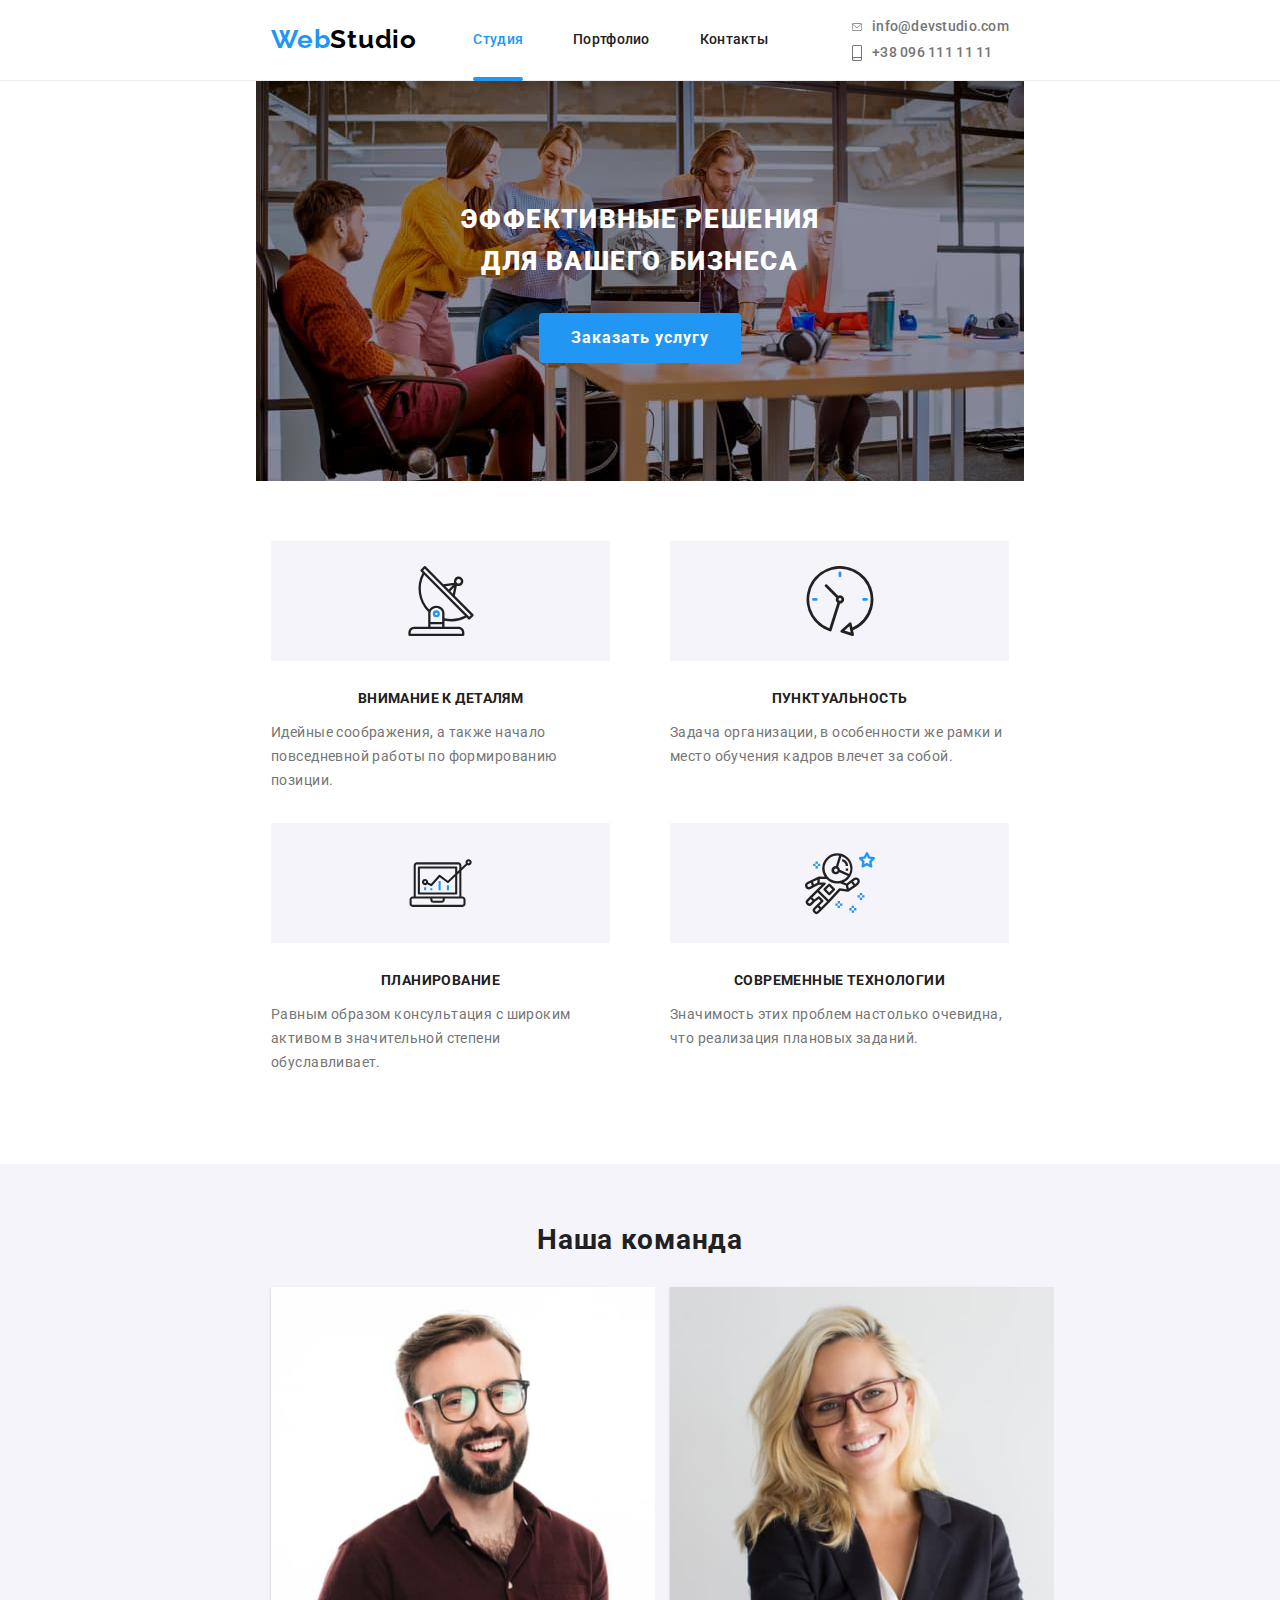
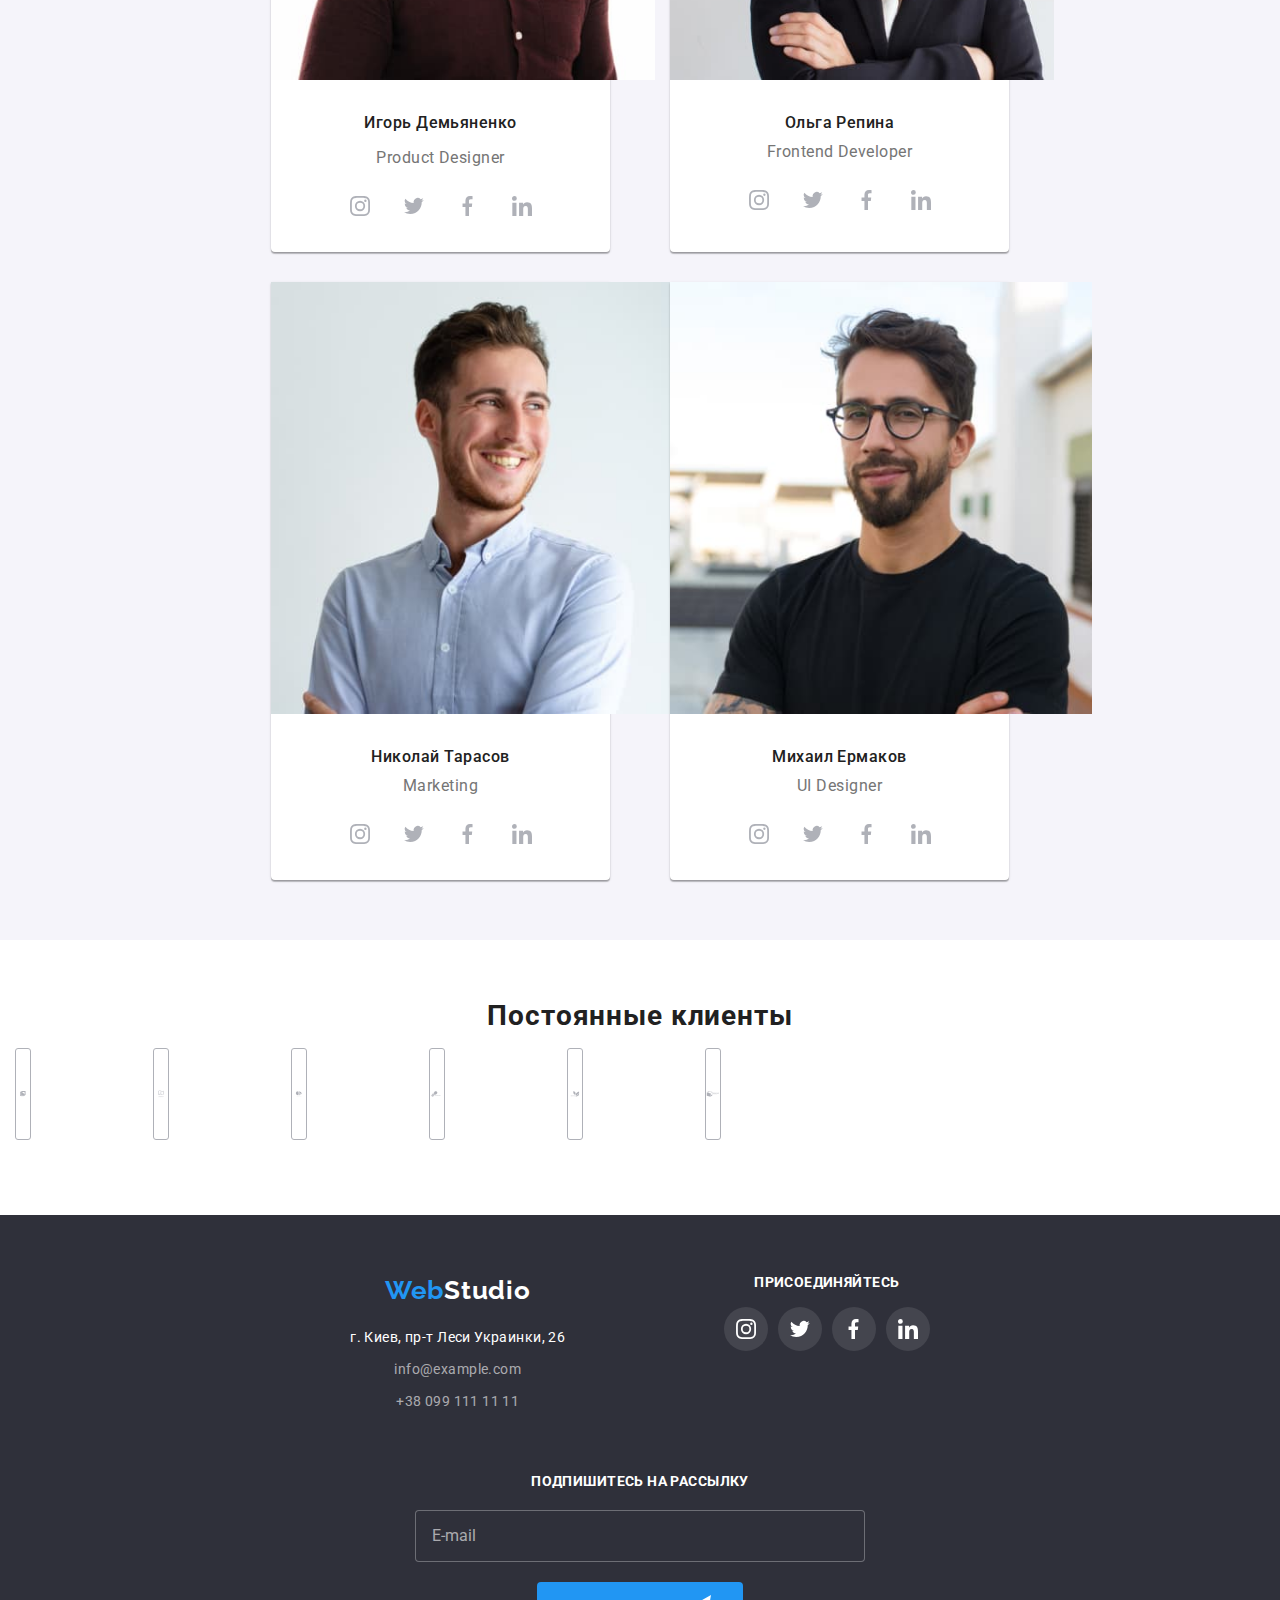
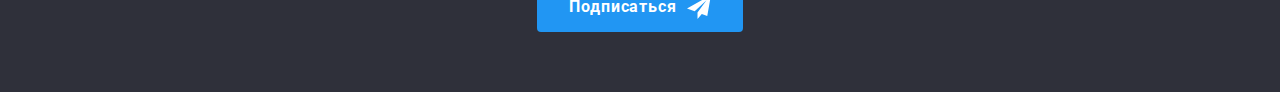
==== commit f3c490f8: "HW#8 Таблетка і то не до конца" ====
--- a/index.html
+++ b/index.html
@@ -211,7 +211,7 @@
                     <li class="team__item">
                         
                             <img 
-                            sizes="(min-width:1200px) 33vw, (min-width:768px) 50vw, (min-width:480px) 100vw"
+                            sizes="(min-width:1200px) 30vw, (min-width:768px) 40vw, (min-width:480px) 90vw"
                             srcset="./images/Mobile-images/img.jpg 450w, ./images/Mobile-images/img-2x.jpg 900w"  
                             src="./images/Mobile-images/img.jpg" 
                             alt="foto Igor Demyanenko">
@@ -256,7 +256,7 @@
                     <li class="team__item">
                         
                             <img 
-                            sizes="(min-width:1200px) 33vw, (min-width:768px) 50vw, (min-width:480px) 100vw"
+                            sizes="(min-width:1200px) 30vw, (min-width:768px) 40vw, (min-width:480px) 90vw"
                             srcset="./images/Mobile-images/img-2.jpg 450w, ./images/Mobile-images/img-2-2x.jpg 900w"   
                             src="./images/Mobile-images/img-2.jpg" 
                             alt="foto Olga Repina">
@@ -444,27 +444,31 @@
         </section>
     </main>
     <footer class="footer">
-        <div class="container">
-            
-            <a href="./index.html" class="logo logo__footer">
-                    <span class="logo__part">Web</span>Studio
-            </a>
-
-            <address>
-                    <ul class="contact list">
-                        <li class="contact__item">
-                            <a href="https://goo.gl/maps/RLkWnAHmGfpUnPQ57" class="contact__link contact__link--white">
-                                г. Киев, пр-т Леси Украинки, 26
-                            </a>
-                        </li>
-                        <li class="contact__item">
-                            <a href="mailto:info@example.com" class="contact__link">info@example.com</a>
-                        </li>
-                        <li class="contact__item">
-                            <a href="tel:+380991111111" class="contact__link">+38 099 111 11 11</a>
-                        </li>
-                    </ul>
-            </address>
+        <div class="container container__footer">
+
+            <div>
+                
+                <a href="./index.html" class="logo logo__footer">
+                        <span class="logo__part">Web</span>Studio
+                </a>
+
+                <address>
+                        <ul class="contact list">
+                            <li class="contact__item">
+                                <a href="https://goo.gl/maps/RLkWnAHmGfpUnPQ57" class="contact__link contact__link--white">
+                                    г. Киев, пр-т Леси Украинки, 26
+                                </a>
+                            </li>
+                            <li class="contact__item">
+                                <a href="mailto:info@example.com" class="contact__link">info@example.com</a>
+                            </li>
+                            <li class="contact__item">
+                                <a href="tel:+380991111111" class="contact__link">+38 099 111 11 11</a>
+                            </li>
+                        </ul>
+                </address>
+
+            </div>
 
             <div class="footer-social-box">
                 <h3 class="social-list__title ">присоединяйтесь</h3>
--- a/css/main.min.css
+++ b/css/main.min.css
@@ -1,2 +1,2 @@
-.logo{font-weight:700;font-size:26px;line-height:1.2;font-family:raleway, sans-serif;letter-spacing:0.03em;text-decoration:none;color:#000;-webkit-transition:color 250ms cubic-bezier(0.4, 0, 0.2, 1);transition:color 250ms cubic-bezier(0.4, 0, 0.2, 1)}.logo:hover,.logo:focus{color:#2196f3}.logo__footer{display:inline-block;margin-bottom:20px;color:#fff}.logo__part{color:#2196f3}.header{position:relative}.header__conteiner{display:-webkit-box;display:-ms-flexbox;display:flex;min-height:60px;-webkit-box-align:center;-ms-flex-align:center;align-items:center;-webkit-box-pack:justify;-ms-flex-pack:justify;justify-content:space-between}body{color:#757575;background-color:#fff;font-family:roboto, sans-serif;text-decoration:none}.container{margin-left:auto;margin-right:auto;padding:0 15px}@media screen and (min-width: 480px){.container{width:480px}}@media screen and (min-width: 768px){.container{width:768px}}@media screen and (min-width: 1600px){.container{width:1600px}}.list{list-style:none;padding:0;margin:0}.hidden-topic{position:absolute;width:1px;height:1px;margin:-1px;border:0;padding:0;white-space:nowrap;-webkit-clip-path:inset(100%);clip-path:inset(100%);clip:rect(0 0 0 0);overflow:hidden}.hidden-section{display:none}.section{padding:60px 0}.section__title{display:-webkit-box;display:-ms-flexbox;display:flex;-webkit-box-pack:center;-ms-flex-pack:center;justify-content:center;margin:0;font-weight:700;font-size:28px;line-height:1.17;text-align:center;letter-spacing:0.03em;color:#212121}.section--secondariBg{background-color:#f5f4fa}.is-hidden{visibility:hidden;opacity:0;pointer-events:none;-webkit-transform:scale(0);transform:scale(0)}.header-contacts{display:-webkit-box;display:-ms-flexbox;display:flex;-webkit-box-orient:vertical;-webkit-box-direction:reverse;-ms-flex-direction:column-reverse;flex-direction:column-reverse;font-weight:500;font-size:24px;line-height:1.166;letter-spacing:0.02em}.header-contacts__link{text-decoration:none;color:#757575}.header-contacts__link--akcent{font-size:34px;line-height:1.176;color:#2196f3}.header-contacts__item{padding:16px 0px}@media screen and (max-width: 480px){.header-contacts__telIcon{display:none}}@media screen and (max-width: 480px){.header-contacts__mailIcon{display:none}}.hero{padding:118px 0px;margin-left:auto;margin-right:auto;max-width:480px;height:400px;background-repeat:no-repeat;background-position:center;background-size:cover;background-color:rgba(47,48,58,0.4);background-image:url(../images/Mobile-images/hero-background-img.jpg);background-size:480px 400px;text-align:center}.hero__title{margin-top:0;margin-bottom:30px;color:#fff;font-weight:900;font-size:26px;line-height:1.61;letter-spacing:0.06em;text-transform:uppercase}@media (min-device-pixel-ratio: 2), (-webkit-min-device-pixel-ratio: 2), (min-resolution: 192dpi), (min-resolution: 2dppx){.hero{background-image:url("/images/Mobile-images/hero-background-img-2x.jpg")}}.primary-button{display:-webkit-box;display:-ms-flexbox;display:flex;-webkit-box-align:center;-ms-flex-align:center;align-items:center;margin:auto;border-radius:4px;padding:10px 32px;font-weight:700;font-size:16px;line-height:1.87;letter-spacing:0.06em;cursor:pointer;border:0px solid transparent;background-color:#2196f3;color:#fff;-webkit-transition:color 250ms cubic-bezier(0.4, 0, 0.2, 1),background-color 250ms cubic-bezier(0.4, 0, 0.2, 1);transition:color 250ms cubic-bezier(0.4, 0, 0.2, 1),background-color 250ms cubic-bezier(0.4, 0, 0.2, 1)}.primary-button:hover,.primary-button:focus{background-color:#188ce8;color:#fff}.primary-button--margin{margin-top:20px}.primary-button--shadow{-webkit-transition:-webkit-box-shadow 250ms cubic-bezier(0.4, 0, 0.2, 1);transition:-webkit-box-shadow 250ms cubic-bezier(0.4, 0, 0.2, 1);transition:box-shadow 250ms cubic-bezier(0.4, 0, 0.2, 1);transition:box-shadow 250ms cubic-bezier(0.4, 0, 0.2, 1), -webkit-box-shadow 250ms cubic-bezier(0.4, 0, 0.2, 1)}.primary-button--shadow:hover,.primary-button--shadow:focus{-webkit-box-shadow:0px 4px 4px rgba(0,0,0,0.15);box-shadow:0px 4px 4px rgba(0,0,0,0.15)}.mobile-menu{display:none;position:absolute;width:100%;left:0px;top:0px;min-height:796px;padding:48px 40px;background:#fff;-webkit-box-shadow:0px 4px 8px rgba(0,0,0,0.04),0px 2px 4px rgba(0,0,0,0.08),0px 1px 3px rgba(0,0,0,0.16);box-shadow:0px 4px 8px rgba(0,0,0,0.04),0px 2px 4px rgba(0,0,0,0.08),0px 1px 3px rgba(0,0,0,0.16)}.mobile-menu.is-open{display:-webkit-box;display:-ms-flexbox;display:flex;-webkit-box-orient:vertical;-webkit-box-direction:normal;-ms-flex-direction:column;flex-direction:column;-webkit-box-pack:justify;-ms-flex-pack:justify;justify-content:space-between;z-index:998}.mobile-menu__button{display:-webkit-inline-box;display:-ms-inline-flexbox;display:inline-flex;margin:0;padding:0;border:none;background-color:transparent}.mobile-menu__buttonIco{z-index:999;background-color:red}.mobile-menu__icoClose{display:none}.mobile-menu__button.is-open .mobile-menu__icoClose{display:block}.mobile-menu__button.is-open .mobile-menu__icoMenu{display:none}.site-nav{font-weight:500;font-size:40px;line-height:1.175;letter-spacing:0.02em}.site-nav__item{padding:16px 0px}.site-nav__item:first-child{padding-top:0}.site-nav__item:last-child{padding-bottom:0}.site-nav__link{text-decoration:none;color:#212121}.site-nav__link--current{color:#2196f3}.header-social{display:-webkit-box;display:-ms-flexbox;display:flex;margin-top:48px}.header-social__item{padding:0 10px}.header-social__item:first-child{padding-left:0}.header-social__item:last-child{padding-right:0}.header-social__item:not(:last-child){border-right:1px solid rgba(33,33,33,0.2)}.header-social__link{font-weight:500;font-size:18px;line-height:1.22;letter-spacing:0.02em;text-decoration:none;color:#2196f3}.features__box{display:-webkit-box;display:-ms-flexbox;display:flex;-webkit-box-pack:center;-ms-flex-pack:center;justify-content:center;background-color:#f5f4fa}.features__item:not(:last-child){margin-bottom:30px}.features__title{display:-webkit-box;display:-ms-flexbox;display:flex;-webkit-box-pack:center;-ms-flex-pack:center;justify-content:center;margin-top:30px;font-size:14px;line-height:1.14;text-align:center;letter-spacing:0.03em;text-transform:uppercase;color:#212121}.features__text{font-size:14px;line-height:1.71;letter-spacing:0.03em}.team__item{margin-top:30px;background-color:#fff;-webkit-box-shadow:0px 1px 3px rgba(0,0,0,0.12),0px 1px 1px rgba(0,0,0,0.14),0px 2px 1px rgba(0,0,0,0.2);box-shadow:0px 1px 3px rgba(0,0,0,0.12),0px 1px 1px rgba(0,0,0,0.14),0px 2px 1px rgba(0,0,0,0.2);border-radius:0px 0px 4px 4px}.team__caption{padding:30px 0 24px 0}.team__name{margin:0 0 10px 0;font-weight:500;font-size:16px;line-height:1.18;text-align:center;letter-spacing:0.03em;color:#212121}.team__title{font-weight:400;font-size:16px;line-height:1.18;text-align:center;letter-spacing:0.03em}.footer-social-box{margin-top:60px}.social-list{display:-webkit-box;display:-ms-flexbox;display:flex;-webkit-box-pack:center;-ms-flex-pack:center;justify-content:center;margin-top:16px}.social-list__item:not(:last-child){margin-right:10px}.social-list__link{display:-webkit-box;display:-ms-flexbox;display:flex;-webkit-box-pack:center;-ms-flex-pack:center;justify-content:center;-webkit-box-align:center;-ms-flex-align:center;align-items:center;height:44px;width:44px;background-color:#fff;border-radius:50%;fill:#afb1b8}.social-list__link:hover,.social-list__link:focus{background-color:#2196f3;fill:#fff}.social-list__link--color{background-color:rgba(255,255,255,0.1);fill:#fff}.social-list__icon{width:20px;height:20px}.social-list__title{margin:0;font-weight:700;font-size:14px;line-height:1.14;letter-spacing:0.03em;text-transform:uppercase;color:#ffffff}.backdrop{position:fixed;top:0;left:0;width:100%;height:100%;background:rgba(0,0,0,0.2);opacity:1;-webkit-transform:scale(1);transform:scale(1);-webkit-transition:opacity 250ms cubic-bezier(0.4, 0, 0.2, 1),visibility 250ms cubic-bezier(0.4, 0, 0.2, 1),-webkit-transform 250ms cubic-bezier(0.4, 0, 0.2, 1);transition:opacity 250ms cubic-bezier(0.4, 0, 0.2, 1),visibility 250ms cubic-bezier(0.4, 0, 0.2, 1),-webkit-transform 250ms cubic-bezier(0.4, 0, 0.2, 1);transition:opacity 250ms cubic-bezier(0.4, 0, 0.2, 1),visibility 250ms cubic-bezier(0.4, 0, 0.2, 1),transform 250ms cubic-bezier(0.4, 0, 0.2, 1);transition:opacity 250ms cubic-bezier(0.4, 0, 0.2, 1),visibility 250ms cubic-bezier(0.4, 0, 0.2, 1),transform 250ms cubic-bezier(0.4, 0, 0.2, 1),-webkit-transform 250ms cubic-bezier(0.4, 0, 0.2, 1)}.modal{position:absolute;top:50%;left:50%;-webkit-transform:translate(-50%, -50%);transform:translate(-50%, -50%);min-width:450px;min-height:609px;background-color:#fff;padding:40px 40px;-webkit-box-shadow:0px 1px 3px rgba(0,0,0,0.12),0px 1px 1px rgba(0,0,0,0.14),0px 2px 1px rgba(0,0,0,0.2);box-shadow:0px 1px 3px rgba(0,0,0,0.12),0px 1px 1px rgba(0,0,0,0.14),0px 2px 1px rgba(0,0,0,0.2);border-radius:4px}.modal__closebutton{position:absolute;top:8px;right:8px;width:30px;height:30px;display:-webkit-box;display:-ms-flexbox;display:flex;-webkit-box-pack:center;-ms-flex-pack:center;justify-content:center;-webkit-box-align:center;-ms-flex-align:center;align-items:center;border:1px solid rgba(0,0,0,0.1);border-radius:50%;cursor:pointer;background-color:#fff;-webkit-transition:fill 250ms cubic-bezier(0.4, 0, 0.2, 1);transition:fill 250ms cubic-bezier(0.4, 0, 0.2, 1)}.modal__closebutton:hover,.modal__closebutton:focus{color:#2196f3;fill:#2196f3}.modal__closeicon{width:30px;height:30px}.modal__form{display:-webkit-box;display:-ms-flexbox;display:flex;-webkit-box-orient:vertical;-webkit-box-direction:normal;-ms-flex-direction:column;flex-direction:column;-webkit-box-align:center;-ms-flex-align:center;align-items:center;-webkit-box-pack:center;-ms-flex-pack:center;justify-content:center}.modal__title{margin-top:0;margin-bottom:12px;font-size:20px;line-height:1.15;letter-spacing:0.03em;text-align:center;color:#212121}.modal__inputbox{display:-webkit-box;display:-ms-flexbox;display:flex;-webkit-box-orient:vertical;-webkit-box-direction:normal;-ms-flex-direction:column;flex-direction:column;position:relative;width:100%;margin-bottom:10px;font-size:12px;line-height:1.14;letter-spacing:0.01em;color:#757575}.modal__input{-webkit-box-sizing:border-box;box-sizing:border-box;height:40px;border-radius:4px;padding-left:40px;margin-top:4px;border:1px solid rgba(33,33,33,0.2);-webkit-transition:border-color 250ms cubic-bezier(0.4, 0, 0.2, 1);transition:border-color 250ms cubic-bezier(0.4, 0, 0.2, 1)}.modal__input:focus{border-color:#2196f3}.modal__input:focus+.modal__inputicon{fill:#2196f3}.modal__inputicon{position:absolute;width:18px;height:18px;left:12px;bottom:11px;-webkit-transition:fill 250ms cubic-bezier(0.4, 0, 0.2, 1);transition:fill 250ms cubic-bezier(0.4, 0, 0.2, 1)}.modal__commentbox{display:-webkit-box;display:-ms-flexbox;display:flex;-webkit-box-orient:vertical;-webkit-box-direction:normal;-ms-flex-direction:column;flex-direction:column;width:100%;margin-bottom:20px;font-size:12px;line-height:1.14;letter-spacing:0.01em;color:#757575}.modal__commenttextarea{height:120px;padding:12px 16px;margin-top:4px;border:1px solid rgba(33,33,33,0.2);border-radius:4px;resize:none}.modal__commenttextarea::-webkit-input-placeholder{font-size:14px;line-height:1.14;letter-spacing:0.01em;color:rgba(117,117,117,0.5)}.modal__commenttextarea:-ms-input-placeholder{font-size:14px;line-height:1.14;letter-spacing:0.01em;color:rgba(117,117,117,0.5)}.modal__commenttextarea::-ms-input-placeholder{font-size:14px;line-height:1.14;letter-spacing:0.01em;color:rgba(117,117,117,0.5)}.modal__commenttextarea::placeholder{font-size:14px;line-height:1.14;letter-spacing:0.01em;color:rgba(117,117,117,0.5)}.modal__policy{margin-bottom:30px;font-size:14px;line-height:1.71;letter-spacing:0.03em;color:#757575}.modal__policylink{-webkit-text-decoration-line:underline;text-decoration-line:underline;color:#2196f3}.client{display:-webkit-box;display:-ms-flexbox;display:flex;-ms-flex-wrap:wrap;flex-wrap:wrap}.client__link{display:-webkit-box;display:-ms-flexbox;display:flex;-webkit-box-align:center;-ms-flex-align:center;align-items:center;-webkit-box-pack:center;-ms-flex-pack:center;justify-content:center;width:210px;height:92px;margin:15px;border:1px solid #afb1b8;border-radius:3px;fill:#afb1b8}.client__icon{height:60px;width:106px}.client__link:hover,.client__link:focus{display:-webkit-box;display:-ms-flexbox;display:flex;fill:#2196f3;border:1px solid #2196f3;border-radius:3px}.footer{background-color:#2f303a;padding-top:60px;padding-bottom:60px;text-align:center}.contact__item:not(:last-child){margin-bottom:8px}.contact__link{font-weight:400;font-size:14px;line-height:1.71;text-align:center;letter-spacing:0.03em;color:rgba(255,255,255,0.6);text-decoration:none;font-style:normal}.contact__link--white{color:#fff}.subscription{margin-top:60px}.subscription__title{margin:0;font-weight:700;font-size:14px;line-height:1.14;letter-spacing:0.03em;text-transform:uppercase;color:#ffffff}.subscription__box{margin-top:20px}.subscription__input{width:100%;border:1px solid rgba(255,255,255,0.3);border-radius:4px;padding:16px;background-color:#2f303a;color:#fff}.subscription__input::-webkit-input-placeholder{color:rgba(255,255,255,0.6)}.subscription__input:-ms-input-placeholder{color:rgba(255,255,255,0.6)}.subscription__input::-ms-input-placeholder{color:rgba(255,255,255,0.6)}.subscription__input::placeholder{color:rgba(255,255,255,0.6)}.subscription__icon{margin-left:10px;width:24px;height:24px}.filters-list{display:-webkit-box;display:-ms-flexbox;display:flex;-ms-flex-wrap:wrap;flex-wrap:wrap;-webkit-box-pack:left;-ms-flex-pack:left;justify-content:left}.filters-list__item:not(:last-child){margin-right:8px}.filters-list__item:nth-child(-n+3){margin-bottom:8px}.filters-list__button{background-color:#f5f4fa;color:#212121;font-family:"Roboto";font-weight:500;font-size:16px;line-height:1.62;text-align:center;letter-spacing:0.03em;cursor:pointer;border-radius:4px;padding:6px 22px;border:transparent;-webkit-transition:background-color 250ms cubic-bezier(0.4, 0, 0.2, 1),color 250ms cubic-bezier(0.4, 0, 0.2, 1),-webkit-box-shadow 250ms cubic-bezier(0.4, 0, 0.2, 1);transition:background-color 250ms cubic-bezier(0.4, 0, 0.2, 1),color 250ms cubic-bezier(0.4, 0, 0.2, 1),-webkit-box-shadow 250ms cubic-bezier(0.4, 0, 0.2, 1);transition:background-color 250ms cubic-bezier(0.4, 0, 0.2, 1),color 250ms cubic-bezier(0.4, 0, 0.2, 1),box-shadow 250ms cubic-bezier(0.4, 0, 0.2, 1);transition:background-color 250ms cubic-bezier(0.4, 0, 0.2, 1),color 250ms cubic-bezier(0.4, 0, 0.2, 1),box-shadow 250ms cubic-bezier(0.4, 0, 0.2, 1),-webkit-box-shadow 250ms cubic-bezier(0.4, 0, 0.2, 1)}.filters-list__button:hover,.filters-list__button:focus{background-color:#2196f3;color:#fff;-webkit-box-shadow:0px 3px 1px rgba(0,0,0,0.1),0px 1px 2px rgba(0,0,0,0.08),0px 2px 2px rgba(0,0,0,0.12);box-shadow:0px 3px 1px rgba(0,0,0,0.1),0px 1px 2px rgba(0,0,0,0.08),0px 2px 2px rgba(0,0,0,0.12);border-radius:4px}.portfolio{margin-top:40px}.portfolio__item:not(:last-child){margin-bottom:30px}.portfolio__link{display:block;text-decoration:none;-webkit-transition:-webkit-box-shadow 250ms cubic-bezier(0.4, 0, 0.2, 1);transition:-webkit-box-shadow 250ms cubic-bezier(0.4, 0, 0.2, 1);transition:box-shadow 250ms cubic-bezier(0.4, 0, 0.2, 1);transition:box-shadow 250ms cubic-bezier(0.4, 0, 0.2, 1), -webkit-box-shadow 250ms cubic-bezier(0.4, 0, 0.2, 1)}.portfolio__link:hover,.portfolio__link:focus{background-color:#fff;color:#2196f3;-webkit-box-shadow:0px 1px 1px rgba(0,0,0,0.12),0px 4px 4px rgba(0,0,0,0.06),1px 4px 6px rgba(0,0,0,0.16);box-shadow:0px 1px 1px rgba(0,0,0,0.12),0px 4px 4px rgba(0,0,0,0.06),1px 4px 6px rgba(0,0,0,0.16)}.portfolio__thumb{overflow:hidden;position:relative}.portfolio__description{margin:0;font-size:18px;line-height:1.55;letter-spacing:0.03em;color:#fff}.portfolio__sign{border-left:1px solid #ececec;border-right:1px solid #ececec;border-bottom:1px solid #ececec;padding-left:24px;padding-top:20px;padding-bottom:24px;padding-right:20px}.portfolio__name{color:#212121;font-weight:700;font-size:18px;line-height:2;letter-spacing:0.06em}.portfolio__title{color:#757575;margin-top:4px;font-size:16px;line-height:1.87;letter-spacing:0.03em;display:block}.portfolio__modal{display:-webkit-box;display:-ms-flexbox;display:flex;position:absolute;-webkit-box-align:center;-ms-flex-align:center;align-items:center;-webkit-box-pack:center;-ms-flex-pack:center;justify-content:center;border:1px solid #000000;-webkit-box-shadow:0px 4px 4px rgba(0,0,0,0.25);box-shadow:0px 4px 4px rgba(0,0,0,0.25);padding:63px 24px;width:100%;height:100%;top:0;background:rgba(33,150,243,0.9);pointer-events:none;opacity:0;-webkit-transform:translateY(294px);transform:translateY(294px);-webkit-transition:opacity 250ms cubic-bezier(0.4, 0, 0.2, 1),-webkit-transform 250ms cubic-bezier(0.4, 0, 0.2, 1);transition:opacity 250ms cubic-bezier(0.4, 0, 0.2, 1),-webkit-transform 250ms cubic-bezier(0.4, 0, 0.2, 1);transition:opacity 250ms cubic-bezier(0.4, 0, 0.2, 1),transform 250ms cubic-bezier(0.4, 0, 0.2, 1);transition:opacity 250ms cubic-bezier(0.4, 0, 0.2, 1),transform 250ms cubic-bezier(0.4, 0, 0.2, 1),-webkit-transform 250ms cubic-bezier(0.4, 0, 0.2, 1)}.portfolio__link:hover .portfolio__modal,.portfolio__link:focus .portfolio__modal{opacity:1;-webkit-transform:translateY(0);transform:translateY(0)}
+.logo{font-weight:700;font-size:26px;line-height:1.2;font-family:raleway, sans-serif;letter-spacing:0.03em;text-decoration:none;color:#000;-webkit-transition:color 250ms cubic-bezier(0.4, 0, 0.2, 1);transition:color 250ms cubic-bezier(0.4, 0, 0.2, 1)}.logo:hover,.logo:focus{color:#2196f3}.logo__footer{display:inline-block;margin-bottom:20px;color:#fff}.logo__part{color:#2196f3}.header{position:relative}.header__conteiner{display:-webkit-box;display:-ms-flexbox;display:flex;-webkit-box-align:center;-ms-flex-align:center;align-items:center}@media screen and (max-width: 767px){.header__conteiner{min-height:60px;-webkit-box-align:center;-ms-flex-align:center;align-items:center;-webkit-box-pack:justify;-ms-flex-pack:justify;justify-content:space-between}}@media screen and (min-width: 768px){.header{min-height:80px;border-bottom:1px solid #ececec}}body{color:#757575;background-color:#fff;font-family:roboto, sans-serif;text-decoration:none}.container{margin-left:auto;margin-right:auto;padding:0 15px}@media screen and (min-width: 480px){.container{width:480px}}@media screen and (min-width: 768px){.container{width:768px}}@media screen and (min-width: 1600px){.container{width:1600px}}@media screen and (min-width: 768px){.container__footer{display:-webkit-box;display:-ms-flexbox;display:flex;-ms-flex-wrap:wrap;flex-wrap:wrap;-ms-flex-pack:distribute;justify-content:space-around}}.list{list-style:none;padding:0;margin:0}.hidden-topic{position:absolute;width:1px;height:1px;margin:-1px;border:0;padding:0;white-space:nowrap;-webkit-clip-path:inset(100%);clip-path:inset(100%);clip:rect(0 0 0 0);overflow:hidden}.hidden-section{display:none}.section{padding:60px 0}.section__title{display:-webkit-box;display:-ms-flexbox;display:flex;-webkit-box-pack:center;-ms-flex-pack:center;justify-content:center;margin:0;font-weight:700;font-size:28px;line-height:1.17;text-align:center;letter-spacing:0.03em;color:#212121}.section--secondariBg{background-color:#f5f4fa}.is-hidden{visibility:hidden;opacity:0;pointer-events:none;-webkit-transform:scale(0);transform:scale(0)}.header-contacts{display:-webkit-box;display:-ms-flexbox;display:flex;-webkit-box-orient:vertical;-webkit-box-direction:reverse;-ms-flex-direction:column-reverse;flex-direction:column-reverse;font-weight:500;font-size:24px;line-height:1.166;letter-spacing:0.02em}@media screen and (min-width: 768px){.header-contacts{-webkit-box-orient:vertical;-webkit-box-direction:normal;-ms-flex-direction:column;flex-direction:column;-webkit-box-pack:center;-ms-flex-pack:center;justify-content:center;margin-left:84px;font-weight:500;font-size:14px;line-height:1.14;letter-spacing:0.02em}.header-contacts__item:last-child{margin-top:10px}.header-contacts__mailIcon,.header-contacts__telIcon{width:10px;height:16px;margin-right:10px;fill:currentColor}}.header-contacts__link{text-decoration:none;color:#757575}.header-contacts__link:hover,.header-contacts__link:focus{color:#2196f3}@media screen and (min-width: 768px){.header-contacts__link{display:-webkit-box;display:-ms-flexbox;display:flex;-webkit-box-align:center;-ms-flex-align:center;align-items:center;-webkit-transition:color 250ms cubic-bezier(0.4, 0, 0.2, 1);transition:color 250ms cubic-bezier(0.4, 0, 0.2, 1)}}@media screen and (max-width: 767px){.header-contacts__link--akcent{font-size:34px;line-height:1.176;color:#2196f3}.header-contacts__item{padding:16px 0px}}@media screen and (max-width: 767px){.header-contacts__telIcon,.header-contacts__mailIcon{display:none}}.hero{padding:118px 0px;margin-left:auto;margin-right:auto;max-width:480px;height:400px;background-repeat:no-repeat;background-position:center;background-size:cover;background-color:rgba(47,48,58,0.4);background-image:url(../images/Mobile-images/hero-background-img.jpg);background-size:480px 400px;text-align:center}@media screen and (min-width: 768px){.hero{max-width:768px;background-image:url(../images/Tablet-images/hero-background-img.jpg);background-size:768px 400px}}@media screen and (min-width: 768px) and (min-device-pixel-ratio: 2), screen and (min-width: 768px) and (-webkit-min-device-pixel-ratio: 2), screen and (min-width: 768px) and (min-resolution: 192dpi), screen and (min-width: 768px) and (min-resolution: 2dppx){.hero{background-image:url(../images/Tablet-images/hero-background-img-2x.jpg)}}.hero__title{display:inline-block;margin-top:0;margin-bottom:30px;max-width:360px;color:#fff;font-weight:900;font-size:26px;line-height:1.61;letter-spacing:0.06em;text-transform:uppercase}@media (min-device-pixel-ratio: 2), (-webkit-min-device-pixel-ratio: 2), (min-resolution: 192dpi), (min-resolution: 2dppx){.hero{background-image:url("../images/Mobile-images/hero-background-img-2x.jpg")}}.primary-button{display:-webkit-box;display:-ms-flexbox;display:flex;-webkit-box-align:center;-ms-flex-align:center;align-items:center;margin:auto;border-radius:4px;padding:10px 32px;font-weight:700;font-size:16px;line-height:1.87;letter-spacing:0.06em;cursor:pointer;border:0px solid transparent;background-color:#2196f3;color:#fff;-webkit-transition:color 250ms cubic-bezier(0.4, 0, 0.2, 1),background-color 250ms cubic-bezier(0.4, 0, 0.2, 1);transition:color 250ms cubic-bezier(0.4, 0, 0.2, 1),background-color 250ms cubic-bezier(0.4, 0, 0.2, 1)}.primary-button:hover,.primary-button:focus{background-color:#188ce8;color:#fff}.primary-button--margin{margin-top:20px}.primary-button--shadow{-webkit-transition:-webkit-box-shadow 250ms cubic-bezier(0.4, 0, 0.2, 1);transition:-webkit-box-shadow 250ms cubic-bezier(0.4, 0, 0.2, 1);transition:box-shadow 250ms cubic-bezier(0.4, 0, 0.2, 1);transition:box-shadow 250ms cubic-bezier(0.4, 0, 0.2, 1), -webkit-box-shadow 250ms cubic-bezier(0.4, 0, 0.2, 1)}.primary-button--shadow:hover,.primary-button--shadow:focus{-webkit-box-shadow:0px 4px 4px rgba(0,0,0,0.15);box-shadow:0px 4px 4px rgba(0,0,0,0.15)}.mobile-menu{display:-webkit-box;display:-ms-flexbox;display:flex;margin-left:auto}@media screen and (max-width: 767px){.mobile-menu{display:none;position:absolute;width:100%;left:0px;top:0px;min-height:796px;padding:48px 40px;background:#fff;-webkit-box-shadow:0px 4px 8px rgba(0,0,0,0.04),0px 2px 4px rgba(0,0,0,0.08),0px 1px 3px rgba(0,0,0,0.16);box-shadow:0px 4px 8px rgba(0,0,0,0.04),0px 2px 4px rgba(0,0,0,0.08),0px 1px 3px rgba(0,0,0,0.16)}}.mobile-menu.is-open{display:-webkit-box;display:-ms-flexbox;display:flex;-webkit-box-orient:vertical;-webkit-box-direction:normal;-ms-flex-direction:column;flex-direction:column;-webkit-box-pack:justify;-ms-flex-pack:justify;justify-content:space-between;z-index:998}.mobile-menu__button{display:-webkit-inline-box;display:-ms-inline-flexbox;display:inline-flex;margin:0;padding:0;border:none;background-color:transparent}@media screen and (min-width: 768px){.mobile-menu__button{display:none}}.mobile-menu__buttonIco{z-index:999;background-color:red}.mobile-menu__icoClose{display:none}.mobile-menu__button.is-open .mobile-menu__icoClose{display:block}.mobile-menu__button.is-open .mobile-menu__icoMenu{display:none}.site-nav{font-weight:500;font-size:40px;line-height:1.175;letter-spacing:0.02em}@media screen and (min-width: 768px){.site-nav{display:-webkit-box;display:-ms-flexbox;display:flex;font-size:14px;line-height:1.14}}.site-nav__item{padding:16px 0px}@media screen and (min-width: 768px){.site-nav__item{padding:0}.site-nav__item:not(:last-child){margin-right:50px}}.site-nav__item:first-child{padding-top:0}.site-nav__item:last-child{padding-bottom:0}.site-nav__link{text-decoration:none;color:#212121}.site-nav__linkhover,.site-nav__linkfocus{color:#2196f3}@media screen and (min-width: 768px){.site-nav__link{display:block;padding-top:32px;padding-bottom:32px;-webkit-transition:color 250ms cubic-bezier(0.4, 0, 0.2, 1);transition:color 250ms cubic-bezier(0.4, 0, 0.2, 1)}}.site-nav__link--current{color:#2196f3}@media screen and (min-width: 768px){.site-nav__link--current{position:relative}.site-nav__link--current::after{content:" ";position:absolute;bottom:-1px;left:0;width:100%;border:2px solid #2196f3;border-radius:2px;background-color:#2196f3}}.header-social{display:-webkit-box;display:-ms-flexbox;display:flex;margin-top:48px}.header-social__item{padding:0 10px}.header-social__item:first-child{padding-left:0}.header-social__item:last-child{padding-right:0}.header-social__item:not(:last-child){border-right:1px solid rgba(33,33,33,0.2)}.header-social__link{font-weight:500;font-size:18px;line-height:1.22;letter-spacing:0.02em;text-decoration:none;color:#2196f3}@media screen and (min-width: 768px){.header-social{display:none}}.features{-webkit-box-pack:justify;-ms-flex-pack:justify;justify-content:space-between}.features__box{display:-webkit-box;display:-ms-flexbox;display:flex;-webkit-box-pack:center;-ms-flex-pack:center;justify-content:center;height:120px;-webkit-box-align:center;-ms-flex-align:center;align-items:center;background-color:#f5f4fa}.features__item:not(:last-child){margin-bottom:30px}.features__title{display:-webkit-box;display:-ms-flexbox;display:flex;-webkit-box-pack:center;-ms-flex-pack:center;justify-content:center;margin-top:30px;font-size:14px;line-height:1.14;text-align:center;letter-spacing:0.03em;text-transform:uppercase;color:#212121}.features__text{margin:0;font-size:14px;line-height:1.71;letter-spacing:0.03em}.features__icon{width:70px;height:70px}@media screen and (min-width: 768px){.features{display:-webkit-box;display:-ms-flexbox;display:flex;-ms-flex-wrap:wrap;flex-wrap:wrap}.features__item{margin:0;width:calc((100% - 2 * 30px) / 2)}}.team__item{margin-top:30px;background-color:#fff;-webkit-box-shadow:0px 1px 3px rgba(0,0,0,0.12),0px 1px 1px rgba(0,0,0,0.14),0px 2px 1px rgba(0,0,0,0.2);box-shadow:0px 1px 3px rgba(0,0,0,0.12),0px 1px 1px rgba(0,0,0,0.14),0px 2px 1px rgba(0,0,0,0.2);border-radius:0px 0px 4px 4px}@media screen and (min-width: 768px){.team__item{width:calc((100% - 2 * 30px) / 2)}}.team__caption{padding:30px 0 24px 0}.team__name{margin:0 0 10px 0;font-weight:500;font-size:16px;line-height:1.18;text-align:center;letter-spacing:0.03em;color:#212121}.team__title{font-weight:400;font-size:16px;line-height:1.18;text-align:center;letter-spacing:0.03em}@media screen and (min-width: 768px){.team{display:-webkit-box;display:-ms-flexbox;display:flex;-ms-flex-wrap:wrap;flex-wrap:wrap;-webkit-box-pack:justify;-ms-flex-pack:justify;justify-content:space-between}}.footer-social-box{margin-top:60px}@media screen and (min-width: 768px){.footer-social-box{margin:0}}.social-list{display:-webkit-box;display:-ms-flexbox;display:flex;-webkit-box-pack:center;-ms-flex-pack:center;justify-content:center;margin-top:16px}.social-list__item:not(:last-child){margin-right:10px}.social-list__link{display:-webkit-box;display:-ms-flexbox;display:flex;-webkit-box-pack:center;-ms-flex-pack:center;justify-content:center;-webkit-box-align:center;-ms-flex-align:center;align-items:center;height:44px;width:44px;background-color:#fff;border-radius:50%;fill:#afb1b8}.social-list__link:hover,.social-list__link:focus{background-color:#2196f3;fill:#fff}.social-list__link--color{background-color:rgba(255,255,255,0.1);fill:#fff}.social-list__icon{width:20px;height:20px}.social-list__title{margin:0;font-weight:700;font-size:14px;line-height:1.14;letter-spacing:0.03em;text-transform:uppercase;color:#ffffff}.backdrop{position:fixed;top:0;left:0;width:100%;height:100%;background:rgba(0,0,0,0.2);opacity:1;-webkit-transform:scale(1);transform:scale(1);-webkit-transition:opacity 250ms cubic-bezier(0.4, 0, 0.2, 1),visibility 250ms cubic-bezier(0.4, 0, 0.2, 1),-webkit-transform 250ms cubic-bezier(0.4, 0, 0.2, 1);transition:opacity 250ms cubic-bezier(0.4, 0, 0.2, 1),visibility 250ms cubic-bezier(0.4, 0, 0.2, 1),-webkit-transform 250ms cubic-bezier(0.4, 0, 0.2, 1);transition:opacity 250ms cubic-bezier(0.4, 0, 0.2, 1),visibility 250ms cubic-bezier(0.4, 0, 0.2, 1),transform 250ms cubic-bezier(0.4, 0, 0.2, 1);transition:opacity 250ms cubic-bezier(0.4, 0, 0.2, 1),visibility 250ms cubic-bezier(0.4, 0, 0.2, 1),transform 250ms cubic-bezier(0.4, 0, 0.2, 1),-webkit-transform 250ms cubic-bezier(0.4, 0, 0.2, 1)}.modal{position:absolute;top:50%;left:50%;-webkit-transform:translate(-50%, -50%);transform:translate(-50%, -50%);min-width:450px;min-height:609px;background-color:#fff;padding:40px 40px;-webkit-box-shadow:0px 1px 3px rgba(0,0,0,0.12),0px 1px 1px rgba(0,0,0,0.14),0px 2px 1px rgba(0,0,0,0.2);box-shadow:0px 1px 3px rgba(0,0,0,0.12),0px 1px 1px rgba(0,0,0,0.14),0px 2px 1px rgba(0,0,0,0.2);border-radius:4px}.modal__closebutton{position:absolute;top:8px;right:8px;width:30px;height:30px;display:-webkit-box;display:-ms-flexbox;display:flex;-webkit-box-pack:center;-ms-flex-pack:center;justify-content:center;-webkit-box-align:center;-ms-flex-align:center;align-items:center;border:1px solid rgba(0,0,0,0.1);border-radius:50%;cursor:pointer;background-color:#fff;-webkit-transition:fill 250ms cubic-bezier(0.4, 0, 0.2, 1);transition:fill 250ms cubic-bezier(0.4, 0, 0.2, 1)}.modal__closebutton:hover,.modal__closebutton:focus{color:#2196f3;fill:#2196f3}.modal__closeicon{width:30px;height:30px}.modal__form{display:-webkit-box;display:-ms-flexbox;display:flex;-webkit-box-orient:vertical;-webkit-box-direction:normal;-ms-flex-direction:column;flex-direction:column;-webkit-box-align:center;-ms-flex-align:center;align-items:center;-webkit-box-pack:center;-ms-flex-pack:center;justify-content:center}.modal__title{margin-top:0;margin-bottom:12px;font-size:20px;line-height:1.15;letter-spacing:0.03em;text-align:center;color:#212121}.modal__inputbox{display:-webkit-box;display:-ms-flexbox;display:flex;-webkit-box-orient:vertical;-webkit-box-direction:normal;-ms-flex-direction:column;flex-direction:column;position:relative;width:100%;margin-bottom:10px;font-size:12px;line-height:1.14;letter-spacing:0.01em;color:#757575}.modal__input{-webkit-box-sizing:border-box;box-sizing:border-box;height:40px;border-radius:4px;padding-left:40px;margin-top:4px;border:1px solid rgba(33,33,33,0.2);-webkit-transition:border-color 250ms cubic-bezier(0.4, 0, 0.2, 1);transition:border-color 250ms cubic-bezier(0.4, 0, 0.2, 1)}.modal__input:focus{border-color:#2196f3}.modal__input:focus+.modal__inputicon{fill:#2196f3}.modal__inputicon{position:absolute;width:18px;height:18px;left:12px;bottom:11px;-webkit-transition:fill 250ms cubic-bezier(0.4, 0, 0.2, 1);transition:fill 250ms cubic-bezier(0.4, 0, 0.2, 1)}.modal__commentbox{display:-webkit-box;display:-ms-flexbox;display:flex;-webkit-box-orient:vertical;-webkit-box-direction:normal;-ms-flex-direction:column;flex-direction:column;width:100%;margin-bottom:20px;font-size:12px;line-height:1.14;letter-spacing:0.01em;color:#757575}.modal__commenttextarea{height:120px;padding:12px 16px;margin-top:4px;border:1px solid rgba(33,33,33,0.2);border-radius:4px;resize:none}.modal__commenttextarea::-webkit-input-placeholder{font-size:14px;line-height:1.14;letter-spacing:0.01em;color:rgba(117,117,117,0.5)}.modal__commenttextarea:-ms-input-placeholder{font-size:14px;line-height:1.14;letter-spacing:0.01em;color:rgba(117,117,117,0.5)}.modal__commenttextarea::-ms-input-placeholder{font-size:14px;line-height:1.14;letter-spacing:0.01em;color:rgba(117,117,117,0.5)}.modal__commenttextarea::placeholder{font-size:14px;line-height:1.14;letter-spacing:0.01em;color:rgba(117,117,117,0.5)}.modal__policy{margin-bottom:30px;font-size:14px;line-height:1.71;letter-spacing:0.03em;color:#757575}.modal__policylink{-webkit-text-decoration-line:underline;text-decoration-line:underline;color:#2196f3}.client{display:-webkit-box;display:-ms-flexbox;display:flex;-ms-flex-wrap:wrap;flex-wrap:wrap}.client__link{display:-webkit-box;display:-ms-flexbox;display:flex;-webkit-box-align:center;-ms-flex-align:center;align-items:center;-webkit-box-pack:center;-ms-flex-pack:center;justify-content:center;width:calc((100% - 2 * 30px) / 2);height:92px;margin:15px;border:1px solid #afb1b8;border-radius:3px;fill:#afb1b8}@media screen and (min-width: 768px){.client__link{width:calc((100% - 3 * 30px) / 3)}}.client__icon{height:60px;width:106px}.client__link:hover,.client__link:focus{fill:#2196f3;border:1px solid #2196f3;border-radius:3px}.footer{background-color:#2f303a;padding-top:60px;padding-bottom:60px;text-align:center}.contact__item:not(:last-child){margin-bottom:8px}.contact__link{font-weight:400;font-size:14px;line-height:1.71;text-align:center;letter-spacing:0.03em;color:rgba(255,255,255,0.6);text-decoration:none;font-style:normal}.contact__link--white{color:#fff}.subscription{margin-top:60px}.subscription__title{margin:0;font-weight:700;font-size:14px;line-height:1.14;letter-spacing:0.03em;text-transform:uppercase;color:#ffffff}.subscription__box{margin-top:20px}.subscription__input{width:100%;border:1px solid rgba(255,255,255,0.3);border-radius:4px;padding:16px;background-color:#2f303a;color:#fff}@media screen and (min-width: 768px){.subscription__input{min-width:450px}}.subscription__input::-webkit-input-placeholder{color:rgba(255,255,255,0.6)}.subscription__input:-ms-input-placeholder{color:rgba(255,255,255,0.6)}.subscription__input::-ms-input-placeholder{color:rgba(255,255,255,0.6)}.subscription__input::placeholder{color:rgba(255,255,255,0.6)}.subscription__icon{margin-left:10px;width:24px;height:24px}.filters-list{display:-webkit-box;display:-ms-flexbox;display:flex;-ms-flex-wrap:wrap;flex-wrap:wrap;-webkit-box-pack:left;-ms-flex-pack:left;justify-content:left}.filters-list__item:not(:last-child){margin-right:8px}.filters-list__item:nth-child(-n+3){margin-bottom:8px}.filters-list__button{background-color:#f5f4fa;color:#212121;font-family:"Roboto";font-weight:500;font-size:16px;line-height:1.62;text-align:center;letter-spacing:0.03em;cursor:pointer;border-radius:4px;padding:6px 22px;border:transparent;-webkit-transition:background-color 250ms cubic-bezier(0.4, 0, 0.2, 1),color 250ms cubic-bezier(0.4, 0, 0.2, 1),-webkit-box-shadow 250ms cubic-bezier(0.4, 0, 0.2, 1);transition:background-color 250ms cubic-bezier(0.4, 0, 0.2, 1),color 250ms cubic-bezier(0.4, 0, 0.2, 1),-webkit-box-shadow 250ms cubic-bezier(0.4, 0, 0.2, 1);transition:background-color 250ms cubic-bezier(0.4, 0, 0.2, 1),color 250ms cubic-bezier(0.4, 0, 0.2, 1),box-shadow 250ms cubic-bezier(0.4, 0, 0.2, 1);transition:background-color 250ms cubic-bezier(0.4, 0, 0.2, 1),color 250ms cubic-bezier(0.4, 0, 0.2, 1),box-shadow 250ms cubic-bezier(0.4, 0, 0.2, 1),-webkit-box-shadow 250ms cubic-bezier(0.4, 0, 0.2, 1)}.filters-list__button:hover,.filters-list__button:focus{background-color:#2196f3;color:#fff;-webkit-box-shadow:0px 3px 1px rgba(0,0,0,0.1),0px 1px 2px rgba(0,0,0,0.08),0px 2px 2px rgba(0,0,0,0.12);box-shadow:0px 3px 1px rgba(0,0,0,0.1),0px 1px 2px rgba(0,0,0,0.08),0px 2px 2px rgba(0,0,0,0.12);border-radius:4px}.portfolio{margin-top:40px}.portfolio__item:not(:last-child){margin-bottom:30px}.portfolio__link{display:block;text-decoration:none;-webkit-transition:-webkit-box-shadow 250ms cubic-bezier(0.4, 0, 0.2, 1);transition:-webkit-box-shadow 250ms cubic-bezier(0.4, 0, 0.2, 1);transition:box-shadow 250ms cubic-bezier(0.4, 0, 0.2, 1);transition:box-shadow 250ms cubic-bezier(0.4, 0, 0.2, 1), -webkit-box-shadow 250ms cubic-bezier(0.4, 0, 0.2, 1)}.portfolio__link:hover,.portfolio__link:focus{background-color:#fff;color:#2196f3;-webkit-box-shadow:0px 1px 1px rgba(0,0,0,0.12),0px 4px 4px rgba(0,0,0,0.06),1px 4px 6px rgba(0,0,0,0.16);box-shadow:0px 1px 1px rgba(0,0,0,0.12),0px 4px 4px rgba(0,0,0,0.06),1px 4px 6px rgba(0,0,0,0.16)}.portfolio__thumb{overflow:hidden;position:relative}.portfolio__description{margin:0;font-size:18px;line-height:1.55;letter-spacing:0.03em;color:#fff}.portfolio__sign{border-left:1px solid #ececec;border-right:1px solid #ececec;border-bottom:1px solid #ececec;padding-left:24px;padding-top:20px;padding-bottom:24px;padding-right:20px}.portfolio__name{color:#212121;font-weight:700;font-size:18px;line-height:2;letter-spacing:0.06em}.portfolio__title{color:#757575;margin-top:4px;font-size:16px;line-height:1.87;letter-spacing:0.03em;display:block}.portfolio__modal{display:-webkit-box;display:-ms-flexbox;display:flex;position:absolute;-webkit-box-align:center;-ms-flex-align:center;align-items:center;-webkit-box-pack:center;-ms-flex-pack:center;justify-content:center;border:1px solid #000000;-webkit-box-shadow:0px 4px 4px rgba(0,0,0,0.25);box-shadow:0px 4px 4px rgba(0,0,0,0.25);padding:63px 24px;width:100%;height:100%;top:0;background:rgba(33,150,243,0.9);pointer-events:none;opacity:0;-webkit-transform:translateY(294px);transform:translateY(294px);-webkit-transition:opacity 250ms cubic-bezier(0.4, 0, 0.2, 1),-webkit-transform 250ms cubic-bezier(0.4, 0, 0.2, 1);transition:opacity 250ms cubic-bezier(0.4, 0, 0.2, 1),-webkit-transform 250ms cubic-bezier(0.4, 0, 0.2, 1);transition:opacity 250ms cubic-bezier(0.4, 0, 0.2, 1),transform 250ms cubic-bezier(0.4, 0, 0.2, 1);transition:opacity 250ms cubic-bezier(0.4, 0, 0.2, 1),transform 250ms cubic-bezier(0.4, 0, 0.2, 1),-webkit-transform 250ms cubic-bezier(0.4, 0, 0.2, 1)}.portfolio__link:hover .portfolio__modal,.portfolio__link:focus .portfolio__modal{opacity:1;-webkit-transform:translateY(0);transform:translateY(0)}
 /*# sourceMappingURL=main.min.css.map */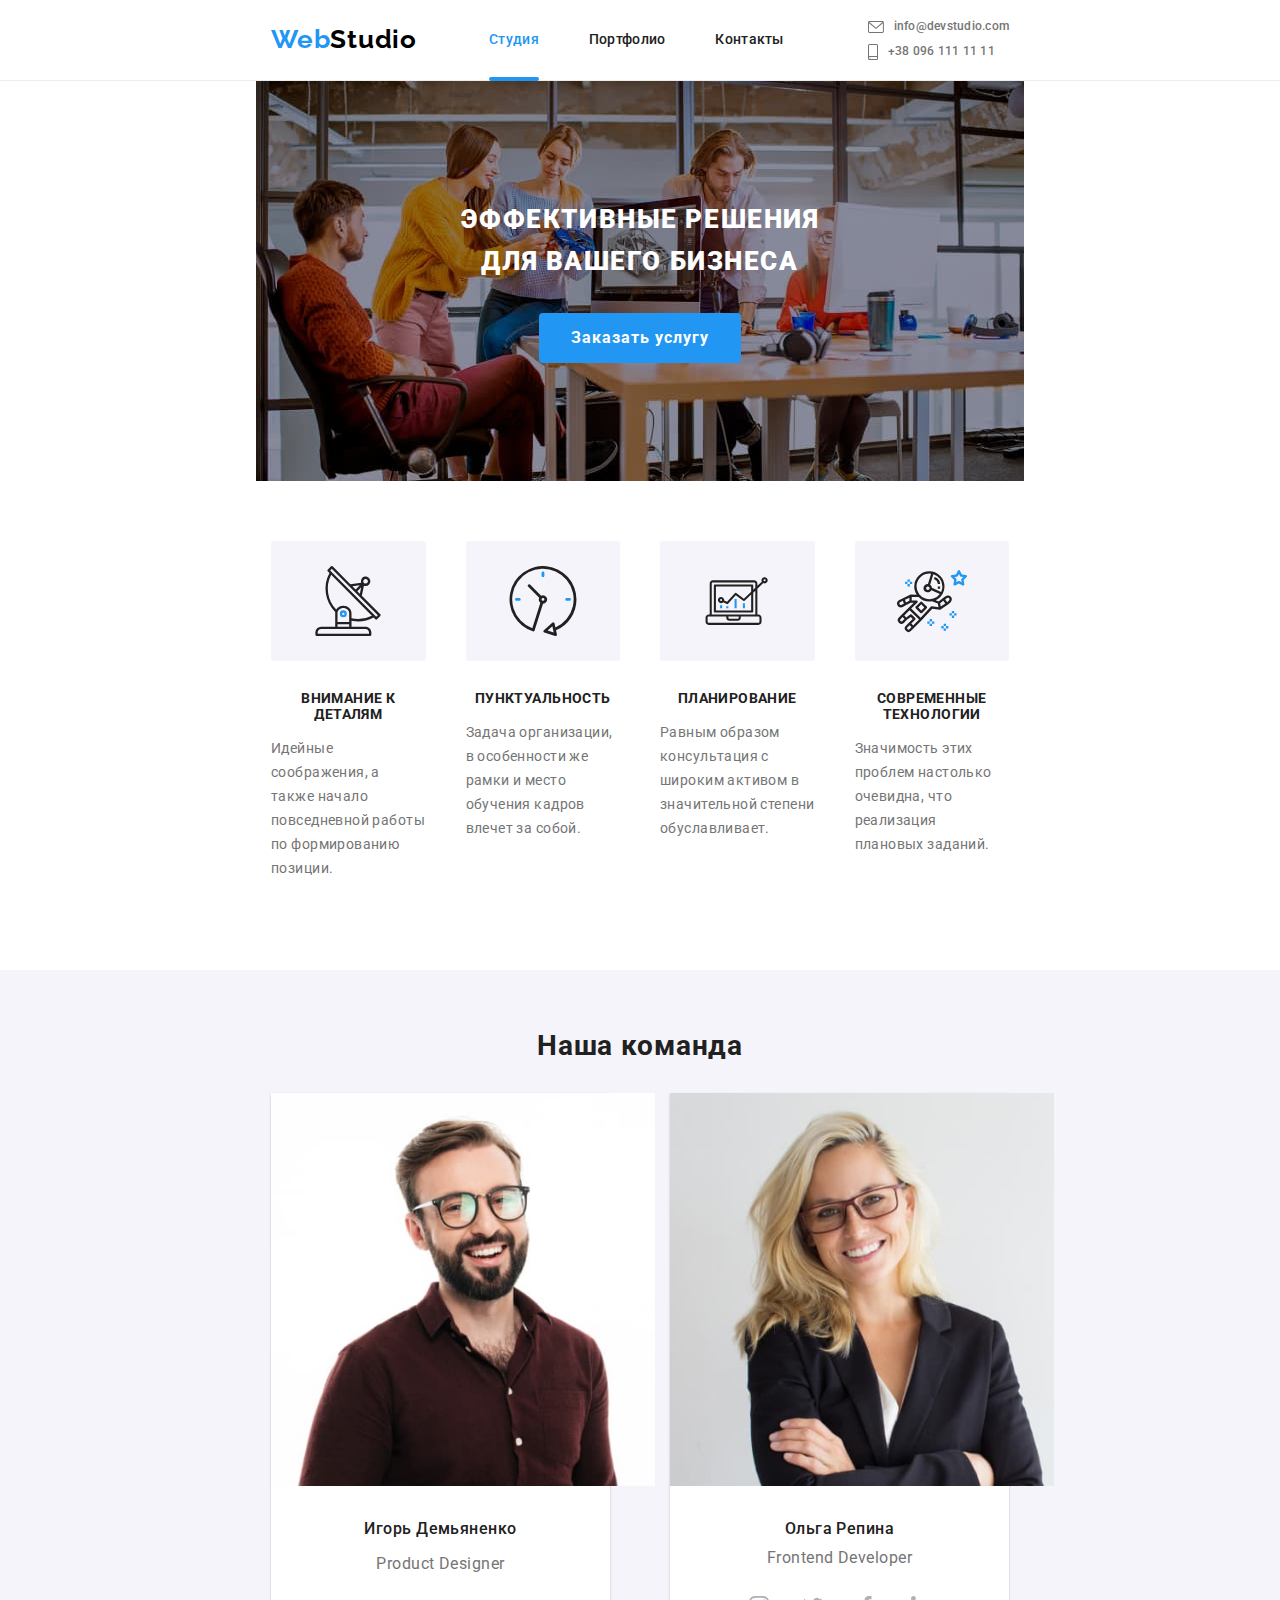
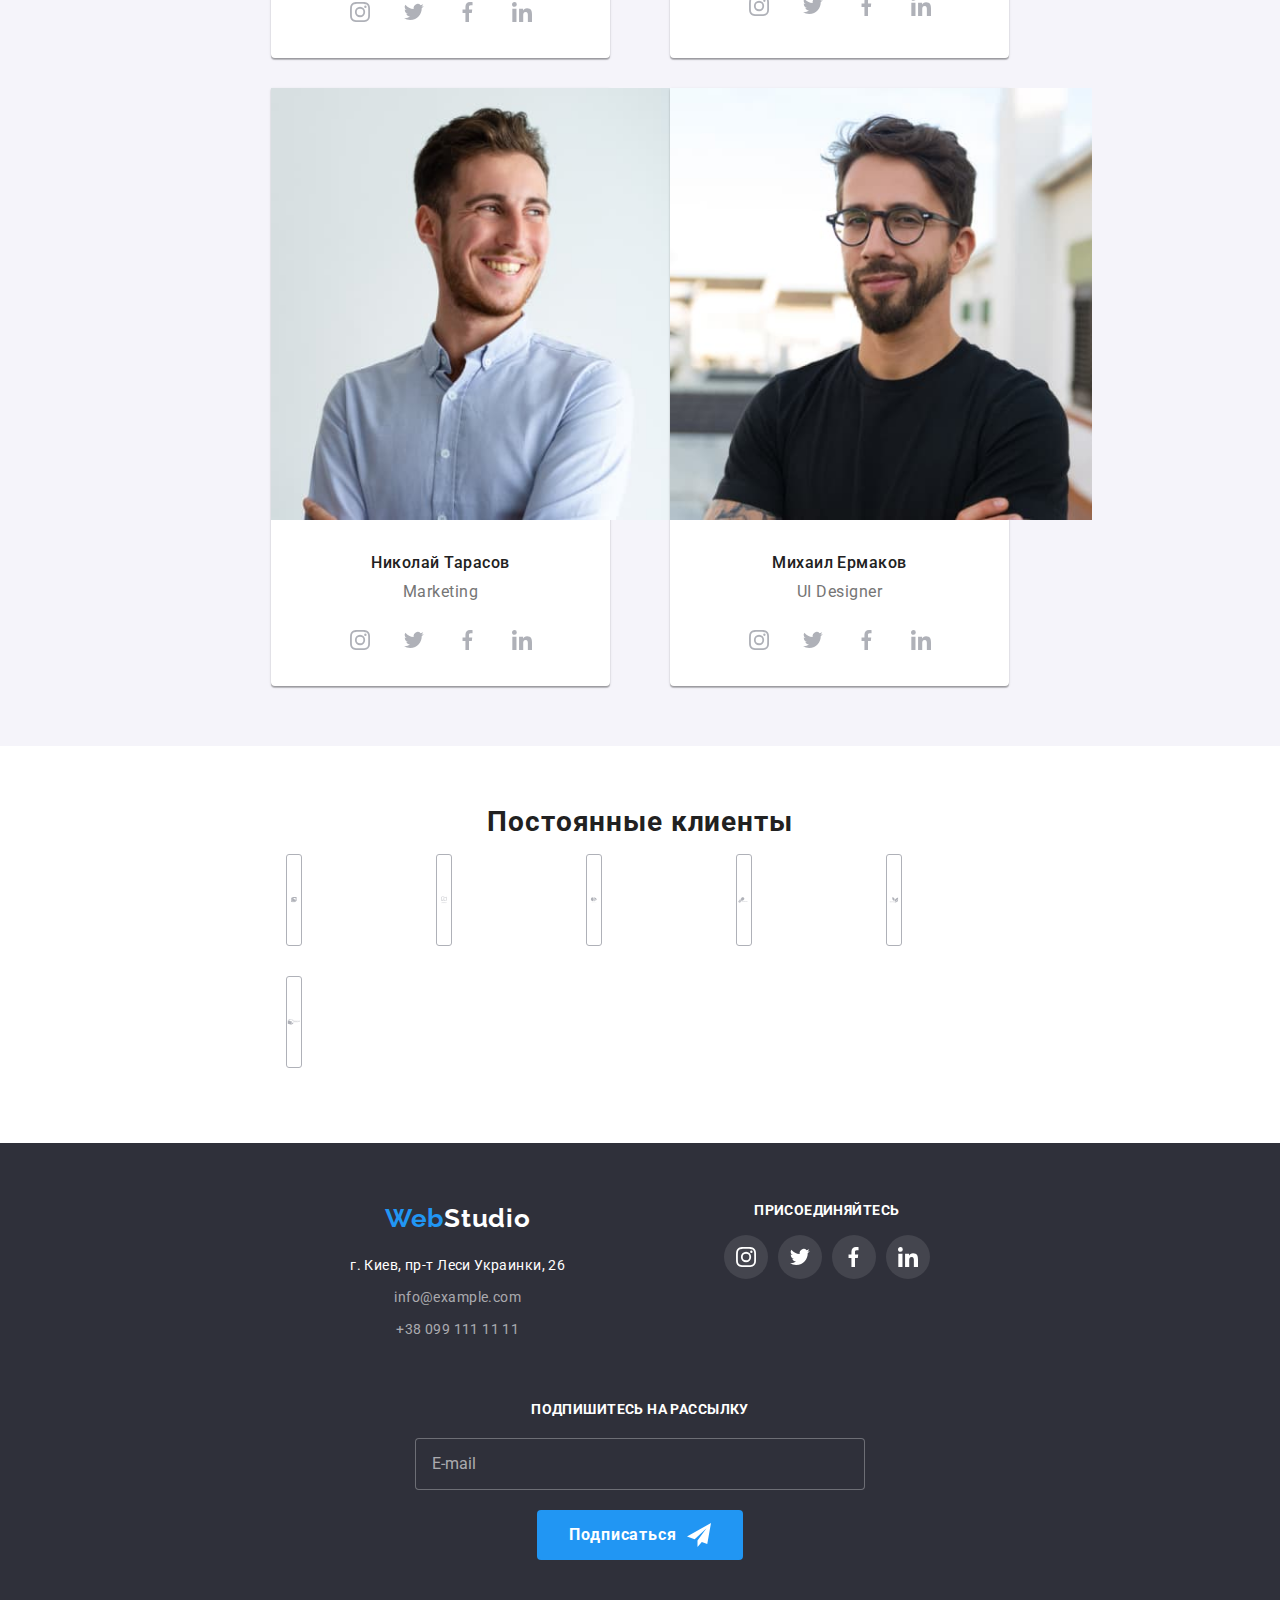
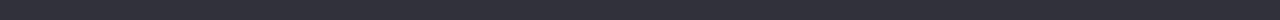
==== commit e97ba3a7: "HW#8 все есть но с куууучей ошибок" ====
--- a/index.html
+++ b/index.html
@@ -164,11 +164,11 @@
         </section>
        
         <section class="hidden-section">
-            <div>
+            <div class="container">
                 <h2 class="section__title">Чем мы занимаемся</h2>
-                <ul class="list">
-                    <li>
-                        <div class="what-we-do">
+                <ul class="what-we-do list">
+                    <li>
+                        <div class="what-we-do__item">
                             <img width="370" src="images/box-1.jpg" alt="computer">
                             <div class="what-we-do__bg">
                                 <h3 class="what-we-do__text">
@@ -179,7 +179,7 @@
                     </li>
 
                     <li>
-                        <div class="what-we-do">
+                        <div class="what-we-do__item">
                             <img width="370" src="images/box-2.jpg" alt="phone">
                             <div class="what-we-do__bg">
                                 <h3 class="what-we-do__text">
@@ -190,7 +190,7 @@
                     </li>
 
                     <li>
-                        <div class="what-we-do">
+                        <div class="what-we-do__item">
                             <img width="370" src="images/box-3.jpg" alt="ipad"> 
                             <div class="what-we-do__bg">
                                 <h3 class="what-we-do__text">
@@ -388,7 +388,7 @@
         </section>  
 
         <section class="section">
-            <div>
+            <div class="container">
                 <h2 class="section__title"> Постоянные клиенты</h2>
                 <ul class="client list">
                     <li>
--- a/css/main.min.css
+++ b/css/main.min.css
@@ -1,2 +1,2 @@
-.logo{font-weight:700;font-size:26px;line-height:1.2;font-family:raleway, sans-serif;letter-spacing:0.03em;text-decoration:none;color:#000;-webkit-transition:color 250ms cubic-bezier(0.4, 0, 0.2, 1);transition:color 250ms cubic-bezier(0.4, 0, 0.2, 1)}.logo:hover,.logo:focus{color:#2196f3}.logo__footer{display:inline-block;margin-bottom:20px;color:#fff}.logo__part{color:#2196f3}.header{position:relative}.header__conteiner{display:-webkit-box;display:-ms-flexbox;display:flex;-webkit-box-align:center;-ms-flex-align:center;align-items:center}@media screen and (max-width: 767px){.header__conteiner{min-height:60px;-webkit-box-align:center;-ms-flex-align:center;align-items:center;-webkit-box-pack:justify;-ms-flex-pack:justify;justify-content:space-between}}@media screen and (min-width: 768px){.header{min-height:80px;border-bottom:1px solid #ececec}}body{color:#757575;background-color:#fff;font-family:roboto, sans-serif;text-decoration:none}.container{margin-left:auto;margin-right:auto;padding:0 15px}@media screen and (min-width: 480px){.container{width:480px}}@media screen and (min-width: 768px){.container{width:768px}}@media screen and (min-width: 1600px){.container{width:1600px}}@media screen and (min-width: 768px){.container__footer{display:-webkit-box;display:-ms-flexbox;display:flex;-ms-flex-wrap:wrap;flex-wrap:wrap;-ms-flex-pack:distribute;justify-content:space-around}}.list{list-style:none;padding:0;margin:0}.hidden-topic{position:absolute;width:1px;height:1px;margin:-1px;border:0;padding:0;white-space:nowrap;-webkit-clip-path:inset(100%);clip-path:inset(100%);clip:rect(0 0 0 0);overflow:hidden}.hidden-section{display:none}.section{padding:60px 0}.section__title{display:-webkit-box;display:-ms-flexbox;display:flex;-webkit-box-pack:center;-ms-flex-pack:center;justify-content:center;margin:0;font-weight:700;font-size:28px;line-height:1.17;text-align:center;letter-spacing:0.03em;color:#212121}.section--secondariBg{background-color:#f5f4fa}.is-hidden{visibility:hidden;opacity:0;pointer-events:none;-webkit-transform:scale(0);transform:scale(0)}.header-contacts{display:-webkit-box;display:-ms-flexbox;display:flex;-webkit-box-orient:vertical;-webkit-box-direction:reverse;-ms-flex-direction:column-reverse;flex-direction:column-reverse;font-weight:500;font-size:24px;line-height:1.166;letter-spacing:0.02em}@media screen and (min-width: 768px){.header-contacts{-webkit-box-orient:vertical;-webkit-box-direction:normal;-ms-flex-direction:column;flex-direction:column;-webkit-box-pack:center;-ms-flex-pack:center;justify-content:center;margin-left:84px;font-weight:500;font-size:14px;line-height:1.14;letter-spacing:0.02em}.header-contacts__item:last-child{margin-top:10px}.header-contacts__mailIcon,.header-contacts__telIcon{width:10px;height:16px;margin-right:10px;fill:currentColor}}.header-contacts__link{text-decoration:none;color:#757575}.header-contacts__link:hover,.header-contacts__link:focus{color:#2196f3}@media screen and (min-width: 768px){.header-contacts__link{display:-webkit-box;display:-ms-flexbox;display:flex;-webkit-box-align:center;-ms-flex-align:center;align-items:center;-webkit-transition:color 250ms cubic-bezier(0.4, 0, 0.2, 1);transition:color 250ms cubic-bezier(0.4, 0, 0.2, 1)}}@media screen and (max-width: 767px){.header-contacts__link--akcent{font-size:34px;line-height:1.176;color:#2196f3}.header-contacts__item{padding:16px 0px}}@media screen and (max-width: 767px){.header-contacts__telIcon,.header-contacts__mailIcon{display:none}}.hero{padding:118px 0px;margin-left:auto;margin-right:auto;max-width:480px;height:400px;background-repeat:no-repeat;background-position:center;background-size:cover;background-color:rgba(47,48,58,0.4);background-image:url(../images/Mobile-images/hero-background-img.jpg);background-size:480px 400px;text-align:center}@media screen and (min-width: 768px){.hero{max-width:768px;background-image:url(../images/Tablet-images/hero-background-img.jpg);background-size:768px 400px}}@media screen and (min-width: 768px) and (min-device-pixel-ratio: 2), screen and (min-width: 768px) and (-webkit-min-device-pixel-ratio: 2), screen and (min-width: 768px) and (min-resolution: 192dpi), screen and (min-width: 768px) and (min-resolution: 2dppx){.hero{background-image:url(../images/Tablet-images/hero-background-img-2x.jpg)}}.hero__title{display:inline-block;margin-top:0;margin-bottom:30px;max-width:360px;color:#fff;font-weight:900;font-size:26px;line-height:1.61;letter-spacing:0.06em;text-transform:uppercase}@media (min-device-pixel-ratio: 2), (-webkit-min-device-pixel-ratio: 2), (min-resolution: 192dpi), (min-resolution: 2dppx){.hero{background-image:url("../images/Mobile-images/hero-background-img-2x.jpg")}}.primary-button{display:-webkit-box;display:-ms-flexbox;display:flex;-webkit-box-align:center;-ms-flex-align:center;align-items:center;margin:auto;border-radius:4px;padding:10px 32px;font-weight:700;font-size:16px;line-height:1.87;letter-spacing:0.06em;cursor:pointer;border:0px solid transparent;background-color:#2196f3;color:#fff;-webkit-transition:color 250ms cubic-bezier(0.4, 0, 0.2, 1),background-color 250ms cubic-bezier(0.4, 0, 0.2, 1);transition:color 250ms cubic-bezier(0.4, 0, 0.2, 1),background-color 250ms cubic-bezier(0.4, 0, 0.2, 1)}.primary-button:hover,.primary-button:focus{background-color:#188ce8;color:#fff}.primary-button--margin{margin-top:20px}.primary-button--shadow{-webkit-transition:-webkit-box-shadow 250ms cubic-bezier(0.4, 0, 0.2, 1);transition:-webkit-box-shadow 250ms cubic-bezier(0.4, 0, 0.2, 1);transition:box-shadow 250ms cubic-bezier(0.4, 0, 0.2, 1);transition:box-shadow 250ms cubic-bezier(0.4, 0, 0.2, 1), -webkit-box-shadow 250ms cubic-bezier(0.4, 0, 0.2, 1)}.primary-button--shadow:hover,.primary-button--shadow:focus{-webkit-box-shadow:0px 4px 4px rgba(0,0,0,0.15);box-shadow:0px 4px 4px rgba(0,0,0,0.15)}.mobile-menu{display:-webkit-box;display:-ms-flexbox;display:flex;margin-left:auto}@media screen and (max-width: 767px){.mobile-menu{display:none;position:absolute;width:100%;left:0px;top:0px;min-height:796px;padding:48px 40px;background:#fff;-webkit-box-shadow:0px 4px 8px rgba(0,0,0,0.04),0px 2px 4px rgba(0,0,0,0.08),0px 1px 3px rgba(0,0,0,0.16);box-shadow:0px 4px 8px rgba(0,0,0,0.04),0px 2px 4px rgba(0,0,0,0.08),0px 1px 3px rgba(0,0,0,0.16)}}.mobile-menu.is-open{display:-webkit-box;display:-ms-flexbox;display:flex;-webkit-box-orient:vertical;-webkit-box-direction:normal;-ms-flex-direction:column;flex-direction:column;-webkit-box-pack:justify;-ms-flex-pack:justify;justify-content:space-between;z-index:998}.mobile-menu__button{display:-webkit-inline-box;display:-ms-inline-flexbox;display:inline-flex;margin:0;padding:0;border:none;background-color:transparent}@media screen and (min-width: 768px){.mobile-menu__button{display:none}}.mobile-menu__buttonIco{z-index:999;background-color:red}.mobile-menu__icoClose{display:none}.mobile-menu__button.is-open .mobile-menu__icoClose{display:block}.mobile-menu__button.is-open .mobile-menu__icoMenu{display:none}.site-nav{font-weight:500;font-size:40px;line-height:1.175;letter-spacing:0.02em}@media screen and (min-width: 768px){.site-nav{display:-webkit-box;display:-ms-flexbox;display:flex;font-size:14px;line-height:1.14}}.site-nav__item{padding:16px 0px}@media screen and (min-width: 768px){.site-nav__item{padding:0}.site-nav__item:not(:last-child){margin-right:50px}}.site-nav__item:first-child{padding-top:0}.site-nav__item:last-child{padding-bottom:0}.site-nav__link{text-decoration:none;color:#212121}.site-nav__linkhover,.site-nav__linkfocus{color:#2196f3}@media screen and (min-width: 768px){.site-nav__link{display:block;padding-top:32px;padding-bottom:32px;-webkit-transition:color 250ms cubic-bezier(0.4, 0, 0.2, 1);transition:color 250ms cubic-bezier(0.4, 0, 0.2, 1)}}.site-nav__link--current{color:#2196f3}@media screen and (min-width: 768px){.site-nav__link--current{position:relative}.site-nav__link--current::after{content:" ";position:absolute;bottom:-1px;left:0;width:100%;border:2px solid #2196f3;border-radius:2px;background-color:#2196f3}}.header-social{display:-webkit-box;display:-ms-flexbox;display:flex;margin-top:48px}.header-social__item{padding:0 10px}.header-social__item:first-child{padding-left:0}.header-social__item:last-child{padding-right:0}.header-social__item:not(:last-child){border-right:1px solid rgba(33,33,33,0.2)}.header-social__link{font-weight:500;font-size:18px;line-height:1.22;letter-spacing:0.02em;text-decoration:none;color:#2196f3}@media screen and (min-width: 768px){.header-social{display:none}}.features{-webkit-box-pack:justify;-ms-flex-pack:justify;justify-content:space-between}.features__box{display:-webkit-box;display:-ms-flexbox;display:flex;-webkit-box-pack:center;-ms-flex-pack:center;justify-content:center;height:120px;-webkit-box-align:center;-ms-flex-align:center;align-items:center;background-color:#f5f4fa}.features__item:not(:last-child){margin-bottom:30px}.features__title{display:-webkit-box;display:-ms-flexbox;display:flex;-webkit-box-pack:center;-ms-flex-pack:center;justify-content:center;margin-top:30px;font-size:14px;line-height:1.14;text-align:center;letter-spacing:0.03em;text-transform:uppercase;color:#212121}.features__text{margin:0;font-size:14px;line-height:1.71;letter-spacing:0.03em}.features__icon{width:70px;height:70px}@media screen and (min-width: 768px){.features{display:-webkit-box;display:-ms-flexbox;display:flex;-ms-flex-wrap:wrap;flex-wrap:wrap}.features__item{margin:0;width:calc((100% - 2 * 30px) / 2)}}.team__item{margin-top:30px;background-color:#fff;-webkit-box-shadow:0px 1px 3px rgba(0,0,0,0.12),0px 1px 1px rgba(0,0,0,0.14),0px 2px 1px rgba(0,0,0,0.2);box-shadow:0px 1px 3px rgba(0,0,0,0.12),0px 1px 1px rgba(0,0,0,0.14),0px 2px 1px rgba(0,0,0,0.2);border-radius:0px 0px 4px 4px}@media screen and (min-width: 768px){.team__item{width:calc((100% - 2 * 30px) / 2)}}.team__caption{padding:30px 0 24px 0}.team__name{margin:0 0 10px 0;font-weight:500;font-size:16px;line-height:1.18;text-align:center;letter-spacing:0.03em;color:#212121}.team__title{font-weight:400;font-size:16px;line-height:1.18;text-align:center;letter-spacing:0.03em}@media screen and (min-width: 768px){.team{display:-webkit-box;display:-ms-flexbox;display:flex;-ms-flex-wrap:wrap;flex-wrap:wrap;-webkit-box-pack:justify;-ms-flex-pack:justify;justify-content:space-between}}.footer-social-box{margin-top:60px}@media screen and (min-width: 768px){.footer-social-box{margin:0}}.social-list{display:-webkit-box;display:-ms-flexbox;display:flex;-webkit-box-pack:center;-ms-flex-pack:center;justify-content:center;margin-top:16px}.social-list__item:not(:last-child){margin-right:10px}.social-list__link{display:-webkit-box;display:-ms-flexbox;display:flex;-webkit-box-pack:center;-ms-flex-pack:center;justify-content:center;-webkit-box-align:center;-ms-flex-align:center;align-items:center;height:44px;width:44px;background-color:#fff;border-radius:50%;fill:#afb1b8}.social-list__link:hover,.social-list__link:focus{background-color:#2196f3;fill:#fff}.social-list__link--color{background-color:rgba(255,255,255,0.1);fill:#fff}.social-list__icon{width:20px;height:20px}.social-list__title{margin:0;font-weight:700;font-size:14px;line-height:1.14;letter-spacing:0.03em;text-transform:uppercase;color:#ffffff}.backdrop{position:fixed;top:0;left:0;width:100%;height:100%;background:rgba(0,0,0,0.2);opacity:1;-webkit-transform:scale(1);transform:scale(1);-webkit-transition:opacity 250ms cubic-bezier(0.4, 0, 0.2, 1),visibility 250ms cubic-bezier(0.4, 0, 0.2, 1),-webkit-transform 250ms cubic-bezier(0.4, 0, 0.2, 1);transition:opacity 250ms cubic-bezier(0.4, 0, 0.2, 1),visibility 250ms cubic-bezier(0.4, 0, 0.2, 1),-webkit-transform 250ms cubic-bezier(0.4, 0, 0.2, 1);transition:opacity 250ms cubic-bezier(0.4, 0, 0.2, 1),visibility 250ms cubic-bezier(0.4, 0, 0.2, 1),transform 250ms cubic-bezier(0.4, 0, 0.2, 1);transition:opacity 250ms cubic-bezier(0.4, 0, 0.2, 1),visibility 250ms cubic-bezier(0.4, 0, 0.2, 1),transform 250ms cubic-bezier(0.4, 0, 0.2, 1),-webkit-transform 250ms cubic-bezier(0.4, 0, 0.2, 1)}.modal{position:absolute;top:50%;left:50%;-webkit-transform:translate(-50%, -50%);transform:translate(-50%, -50%);min-width:450px;min-height:609px;background-color:#fff;padding:40px 40px;-webkit-box-shadow:0px 1px 3px rgba(0,0,0,0.12),0px 1px 1px rgba(0,0,0,0.14),0px 2px 1px rgba(0,0,0,0.2);box-shadow:0px 1px 3px rgba(0,0,0,0.12),0px 1px 1px rgba(0,0,0,0.14),0px 2px 1px rgba(0,0,0,0.2);border-radius:4px}.modal__closebutton{position:absolute;top:8px;right:8px;width:30px;height:30px;display:-webkit-box;display:-ms-flexbox;display:flex;-webkit-box-pack:center;-ms-flex-pack:center;justify-content:center;-webkit-box-align:center;-ms-flex-align:center;align-items:center;border:1px solid rgba(0,0,0,0.1);border-radius:50%;cursor:pointer;background-color:#fff;-webkit-transition:fill 250ms cubic-bezier(0.4, 0, 0.2, 1);transition:fill 250ms cubic-bezier(0.4, 0, 0.2, 1)}.modal__closebutton:hover,.modal__closebutton:focus{color:#2196f3;fill:#2196f3}.modal__closeicon{width:30px;height:30px}.modal__form{display:-webkit-box;display:-ms-flexbox;display:flex;-webkit-box-orient:vertical;-webkit-box-direction:normal;-ms-flex-direction:column;flex-direction:column;-webkit-box-align:center;-ms-flex-align:center;align-items:center;-webkit-box-pack:center;-ms-flex-pack:center;justify-content:center}.modal__title{margin-top:0;margin-bottom:12px;font-size:20px;line-height:1.15;letter-spacing:0.03em;text-align:center;color:#212121}.modal__inputbox{display:-webkit-box;display:-ms-flexbox;display:flex;-webkit-box-orient:vertical;-webkit-box-direction:normal;-ms-flex-direction:column;flex-direction:column;position:relative;width:100%;margin-bottom:10px;font-size:12px;line-height:1.14;letter-spacing:0.01em;color:#757575}.modal__input{-webkit-box-sizing:border-box;box-sizing:border-box;height:40px;border-radius:4px;padding-left:40px;margin-top:4px;border:1px solid rgba(33,33,33,0.2);-webkit-transition:border-color 250ms cubic-bezier(0.4, 0, 0.2, 1);transition:border-color 250ms cubic-bezier(0.4, 0, 0.2, 1)}.modal__input:focus{border-color:#2196f3}.modal__input:focus+.modal__inputicon{fill:#2196f3}.modal__inputicon{position:absolute;width:18px;height:18px;left:12px;bottom:11px;-webkit-transition:fill 250ms cubic-bezier(0.4, 0, 0.2, 1);transition:fill 250ms cubic-bezier(0.4, 0, 0.2, 1)}.modal__commentbox{display:-webkit-box;display:-ms-flexbox;display:flex;-webkit-box-orient:vertical;-webkit-box-direction:normal;-ms-flex-direction:column;flex-direction:column;width:100%;margin-bottom:20px;font-size:12px;line-height:1.14;letter-spacing:0.01em;color:#757575}.modal__commenttextarea{height:120px;padding:12px 16px;margin-top:4px;border:1px solid rgba(33,33,33,0.2);border-radius:4px;resize:none}.modal__commenttextarea::-webkit-input-placeholder{font-size:14px;line-height:1.14;letter-spacing:0.01em;color:rgba(117,117,117,0.5)}.modal__commenttextarea:-ms-input-placeholder{font-size:14px;line-height:1.14;letter-spacing:0.01em;color:rgba(117,117,117,0.5)}.modal__commenttextarea::-ms-input-placeholder{font-size:14px;line-height:1.14;letter-spacing:0.01em;color:rgba(117,117,117,0.5)}.modal__commenttextarea::placeholder{font-size:14px;line-height:1.14;letter-spacing:0.01em;color:rgba(117,117,117,0.5)}.modal__policy{margin-bottom:30px;font-size:14px;line-height:1.71;letter-spacing:0.03em;color:#757575}.modal__policylink{-webkit-text-decoration-line:underline;text-decoration-line:underline;color:#2196f3}.client{display:-webkit-box;display:-ms-flexbox;display:flex;-ms-flex-wrap:wrap;flex-wrap:wrap}.client__link{display:-webkit-box;display:-ms-flexbox;display:flex;-webkit-box-align:center;-ms-flex-align:center;align-items:center;-webkit-box-pack:center;-ms-flex-pack:center;justify-content:center;width:calc((100% - 2 * 30px) / 2);height:92px;margin:15px;border:1px solid #afb1b8;border-radius:3px;fill:#afb1b8}@media screen and (min-width: 768px){.client__link{width:calc((100% - 3 * 30px) / 3)}}.client__icon{height:60px;width:106px}.client__link:hover,.client__link:focus{fill:#2196f3;border:1px solid #2196f3;border-radius:3px}.footer{background-color:#2f303a;padding-top:60px;padding-bottom:60px;text-align:center}.contact__item:not(:last-child){margin-bottom:8px}.contact__link{font-weight:400;font-size:14px;line-height:1.71;text-align:center;letter-spacing:0.03em;color:rgba(255,255,255,0.6);text-decoration:none;font-style:normal}.contact__link--white{color:#fff}.subscription{margin-top:60px}.subscription__title{margin:0;font-weight:700;font-size:14px;line-height:1.14;letter-spacing:0.03em;text-transform:uppercase;color:#ffffff}.subscription__box{margin-top:20px}.subscription__input{width:100%;border:1px solid rgba(255,255,255,0.3);border-radius:4px;padding:16px;background-color:#2f303a;color:#fff}@media screen and (min-width: 768px){.subscription__input{min-width:450px}}.subscription__input::-webkit-input-placeholder{color:rgba(255,255,255,0.6)}.subscription__input:-ms-input-placeholder{color:rgba(255,255,255,0.6)}.subscription__input::-ms-input-placeholder{color:rgba(255,255,255,0.6)}.subscription__input::placeholder{color:rgba(255,255,255,0.6)}.subscription__icon{margin-left:10px;width:24px;height:24px}.filters-list{display:-webkit-box;display:-ms-flexbox;display:flex;-ms-flex-wrap:wrap;flex-wrap:wrap;-webkit-box-pack:left;-ms-flex-pack:left;justify-content:left}.filters-list__item:not(:last-child){margin-right:8px}.filters-list__item:nth-child(-n+3){margin-bottom:8px}.filters-list__button{background-color:#f5f4fa;color:#212121;font-family:"Roboto";font-weight:500;font-size:16px;line-height:1.62;text-align:center;letter-spacing:0.03em;cursor:pointer;border-radius:4px;padding:6px 22px;border:transparent;-webkit-transition:background-color 250ms cubic-bezier(0.4, 0, 0.2, 1),color 250ms cubic-bezier(0.4, 0, 0.2, 1),-webkit-box-shadow 250ms cubic-bezier(0.4, 0, 0.2, 1);transition:background-color 250ms cubic-bezier(0.4, 0, 0.2, 1),color 250ms cubic-bezier(0.4, 0, 0.2, 1),-webkit-box-shadow 250ms cubic-bezier(0.4, 0, 0.2, 1);transition:background-color 250ms cubic-bezier(0.4, 0, 0.2, 1),color 250ms cubic-bezier(0.4, 0, 0.2, 1),box-shadow 250ms cubic-bezier(0.4, 0, 0.2, 1);transition:background-color 250ms cubic-bezier(0.4, 0, 0.2, 1),color 250ms cubic-bezier(0.4, 0, 0.2, 1),box-shadow 250ms cubic-bezier(0.4, 0, 0.2, 1),-webkit-box-shadow 250ms cubic-bezier(0.4, 0, 0.2, 1)}.filters-list__button:hover,.filters-list__button:focus{background-color:#2196f3;color:#fff;-webkit-box-shadow:0px 3px 1px rgba(0,0,0,0.1),0px 1px 2px rgba(0,0,0,0.08),0px 2px 2px rgba(0,0,0,0.12);box-shadow:0px 3px 1px rgba(0,0,0,0.1),0px 1px 2px rgba(0,0,0,0.08),0px 2px 2px rgba(0,0,0,0.12);border-radius:4px}.portfolio{margin-top:40px}.portfolio__item:not(:last-child){margin-bottom:30px}.portfolio__link{display:block;text-decoration:none;-webkit-transition:-webkit-box-shadow 250ms cubic-bezier(0.4, 0, 0.2, 1);transition:-webkit-box-shadow 250ms cubic-bezier(0.4, 0, 0.2, 1);transition:box-shadow 250ms cubic-bezier(0.4, 0, 0.2, 1);transition:box-shadow 250ms cubic-bezier(0.4, 0, 0.2, 1), -webkit-box-shadow 250ms cubic-bezier(0.4, 0, 0.2, 1)}.portfolio__link:hover,.portfolio__link:focus{background-color:#fff;color:#2196f3;-webkit-box-shadow:0px 1px 1px rgba(0,0,0,0.12),0px 4px 4px rgba(0,0,0,0.06),1px 4px 6px rgba(0,0,0,0.16);box-shadow:0px 1px 1px rgba(0,0,0,0.12),0px 4px 4px rgba(0,0,0,0.06),1px 4px 6px rgba(0,0,0,0.16)}.portfolio__thumb{overflow:hidden;position:relative}.portfolio__description{margin:0;font-size:18px;line-height:1.55;letter-spacing:0.03em;color:#fff}.portfolio__sign{border-left:1px solid #ececec;border-right:1px solid #ececec;border-bottom:1px solid #ececec;padding-left:24px;padding-top:20px;padding-bottom:24px;padding-right:20px}.portfolio__name{color:#212121;font-weight:700;font-size:18px;line-height:2;letter-spacing:0.06em}.portfolio__title{color:#757575;margin-top:4px;font-size:16px;line-height:1.87;letter-spacing:0.03em;display:block}.portfolio__modal{display:-webkit-box;display:-ms-flexbox;display:flex;position:absolute;-webkit-box-align:center;-ms-flex-align:center;align-items:center;-webkit-box-pack:center;-ms-flex-pack:center;justify-content:center;border:1px solid #000000;-webkit-box-shadow:0px 4px 4px rgba(0,0,0,0.25);box-shadow:0px 4px 4px rgba(0,0,0,0.25);padding:63px 24px;width:100%;height:100%;top:0;background:rgba(33,150,243,0.9);pointer-events:none;opacity:0;-webkit-transform:translateY(294px);transform:translateY(294px);-webkit-transition:opacity 250ms cubic-bezier(0.4, 0, 0.2, 1),-webkit-transform 250ms cubic-bezier(0.4, 0, 0.2, 1);transition:opacity 250ms cubic-bezier(0.4, 0, 0.2, 1),-webkit-transform 250ms cubic-bezier(0.4, 0, 0.2, 1);transition:opacity 250ms cubic-bezier(0.4, 0, 0.2, 1),transform 250ms cubic-bezier(0.4, 0, 0.2, 1);transition:opacity 250ms cubic-bezier(0.4, 0, 0.2, 1),transform 250ms cubic-bezier(0.4, 0, 0.2, 1),-webkit-transform 250ms cubic-bezier(0.4, 0, 0.2, 1)}.portfolio__link:hover .portfolio__modal,.portfolio__link:focus .portfolio__modal{opacity:1;-webkit-transform:translateY(0);transform:translateY(0)}
+.logo{font-weight:700;font-size:26px;line-height:1.2;font-family:raleway, sans-serif;letter-spacing:0.03em;text-decoration:none;color:#000;-webkit-transition:color 250ms cubic-bezier(0.4, 0, 0.2, 1);transition:color 250ms cubic-bezier(0.4, 0, 0.2, 1)}.logo:hover,.logo:focus{color:#2196f3}.logo__footer{display:inline-block;margin-bottom:20px;color:#fff}.logo__part{color:#2196f3}.header{position:relative}.header__conteiner{display:-webkit-box;display:-ms-flexbox;display:flex;-webkit-box-align:center;-ms-flex-align:center;align-items:center}@media screen and (max-width: 767px){.header__conteiner{min-height:60px;-webkit-box-align:center;-ms-flex-align:center;align-items:center;-webkit-box-pack:justify;-ms-flex-pack:justify;justify-content:space-between}}@media screen and (min-width: 768px){.header{min-height:80px;border-bottom:1px solid #ececec}}body{color:#757575;background-color:#fff;font-family:roboto, sans-serif;text-decoration:none}.container{margin-left:auto;margin-right:auto;padding:0 15px}@media screen and (min-width: 480px){.container{width:480px}}@media screen and (min-width: 768px){.container{width:768px}}@media screen and (min-width: 1600px){.container{width:1200px}}@media screen and (min-width: 768px){.container__footer{display:-webkit-box;display:-ms-flexbox;display:flex;-ms-flex-wrap:wrap;flex-wrap:wrap;-ms-flex-pack:distribute;justify-content:space-around}}@media screen and (min-width: 1600px){.container__footer{-webkit-box-pack:left;-ms-flex-pack:left;justify-content:left}}.list{list-style:none;padding:0;margin:0}.hidden-topic{position:absolute;width:1px;height:1px;margin:-1px;border:0;padding:0;white-space:nowrap;-webkit-clip-path:inset(100%);clip-path:inset(100%);clip:rect(0 0 0 0);overflow:hidden}.hidden-section{display:none}@media screen and (min-width: 1600px){.hidden-section{display:block}}.section{padding:60px 0}.section__title{display:-webkit-box;display:-ms-flexbox;display:flex;-webkit-box-pack:center;-ms-flex-pack:center;justify-content:center;margin:0;font-weight:700;font-size:28px;line-height:1.17;text-align:center;letter-spacing:0.03em;color:#212121}@media screen and (min-width: 1600px){.section__title{font-size:36px;line-height:1.16;text-align:center;margin-bottom:50px}}.section--secondariBg{background-color:#f5f4fa}.is-hidden{visibility:hidden;opacity:0;pointer-events:none;-webkit-transform:scale(0);transform:scale(0)}.header-contacts{display:-webkit-box;display:-ms-flexbox;display:flex;-webkit-box-orient:vertical;-webkit-box-direction:reverse;-ms-flex-direction:column-reverse;flex-direction:column-reverse;font-weight:500;font-size:24px;line-height:1.166;letter-spacing:0.02em}@media screen and (min-width: 768px){.header-contacts{-webkit-box-orient:vertical;-webkit-box-direction:normal;-ms-flex-direction:column;flex-direction:column;-webkit-box-pack:center;-ms-flex-pack:center;justify-content:center;margin-left:84px;font-weight:500;font-size:12px;line-height:1.14;letter-spacing:0.02em}}@media screen and (min-width: 768px) and (max-width: 1599px){.header-contacts__item:last-child{margin-top:10px}}@media screen and (min-width: 768px){.header-contacts__mailIcon{width:16px;height:12px;margin-right:10px;fill:currentColor}.header-contacts__telIcon{width:10px;height:16px;margin-right:10px;fill:currentColor}}@media screen and (min-width: 1600px){.header-contacts{-webkit-box-align:center;-ms-flex-align:center;align-items:center;-webkit-box-orient:unset;-webkit-box-direction:unset;-ms-flex-direction:unset;flex-direction:unset;font-size:14px;margin:0}.header-contacts__item:nth-last-child(2){margin-right:50px}}.header-contacts__link{text-decoration:none;color:#757575}.header-contacts__link:hover,.header-contacts__link:focus{color:#2196f3}@media screen and (min-width: 768px){.header-contacts__link{display:-webkit-box;display:-ms-flexbox;display:flex;-webkit-box-align:center;-ms-flex-align:center;align-items:center;-webkit-transition:color 250ms cubic-bezier(0.4, 0, 0.2, 1);transition:color 250ms cubic-bezier(0.4, 0, 0.2, 1)}}@media screen and (max-width: 767px){.header-contacts__link--akcent{font-size:34px;line-height:1.176;color:#2196f3}.header-contacts__item{padding:16px 0px}}@media screen and (max-width: 767px){.header-contacts__telIcon,.header-contacts__mailIcon{display:none}}.hero{padding:118px 0px;margin-left:auto;margin-right:auto;max-width:480px;height:400px;background-repeat:no-repeat;background-position:center;background-size:cover;background-color:rgba(47,48,58,0.4);background-image:url(../images/Mobile-images/hero-background-img.jpg);background-size:480px 400px;text-align:center}@media screen and (min-width: 768px){.hero{max-width:768px;background-image:url(../images/Tablet-images/hero-background-img.jpg);background-size:768px 400px}}@media screen and (min-width: 768px) and (min-device-pixel-ratio: 2), screen and (min-width: 768px) and (-webkit-min-device-pixel-ratio: 2), screen and (min-width: 768px) and (min-resolution: 192dpi), screen and (min-width: 768px) and (min-resolution: 2dppx){.hero{background-image:url(../images/Tablet-images/hero-background-img-2x.jpg)}}@media screen and (min-width: 1600px){.hero{max-width:1600px;height:600px;padding:200px 0;background-color:#2f303a;background-image:-webkit-gradient(linear, left top, right top, from(rgba(47,48,58,0.4)), to(rgba(47,48,58,0.4))),url(../images/hero-background-img.jpg);background-image:linear-gradient(to right, rgba(47,48,58,0.4), rgba(47,48,58,0.4)),url(../images/hero-background-img.jpg);background-size:1600px 600px}}@media screen and (min-width: 1600px) and (min-device-pixel-ratio: 2), screen and (min-width: 1600px) and (-webkit-min-device-pixel-ratio: 2), screen and (min-width: 1600px) and (min-resolution: 192dpi), screen and (min-width: 1600px) and (min-resolution: 2dppx){.hero{background-image:url(../images/hero-background-img-2x.jpg)}}.hero__title{display:inline-block;margin-top:0;margin-bottom:30px;max-width:360px;color:#fff;font-weight:900;font-size:26px;line-height:1.61;letter-spacing:0.06em;text-transform:uppercase}@media screen and (min-width: 1600px){.hero__title{max-width:696px;font-size:44px;line-height:1.36}}@media (min-device-pixel-ratio: 2), (-webkit-min-device-pixel-ratio: 2), (min-resolution: 192dpi), (min-resolution: 2dppx){.hero{background-image:url("../images/Mobile-images/hero-background-img-2x.jpg")}}.primary-button{display:-webkit-box;display:-ms-flexbox;display:flex;-webkit-box-align:center;-ms-flex-align:center;align-items:center;margin:auto;border-radius:4px;padding:10px 32px;font-weight:700;font-size:16px;line-height:1.87;letter-spacing:0.06em;cursor:pointer;border:0px solid transparent;background-color:#2196f3;color:#fff;-webkit-transition:color 250ms cubic-bezier(0.4, 0, 0.2, 1),background-color 250ms cubic-bezier(0.4, 0, 0.2, 1);transition:color 250ms cubic-bezier(0.4, 0, 0.2, 1),background-color 250ms cubic-bezier(0.4, 0, 0.2, 1)}.primary-button:hover,.primary-button:focus{background-color:#188ce8;color:#fff}.primary-button--margin{margin-top:20px}@media screen and (min-width: 1600px){.primary-button--margin{margin-top:0;margin-left:12px}}.primary-button--shadow{-webkit-transition:-webkit-box-shadow 250ms cubic-bezier(0.4, 0, 0.2, 1);transition:-webkit-box-shadow 250ms cubic-bezier(0.4, 0, 0.2, 1);transition:box-shadow 250ms cubic-bezier(0.4, 0, 0.2, 1);transition:box-shadow 250ms cubic-bezier(0.4, 0, 0.2, 1), -webkit-box-shadow 250ms cubic-bezier(0.4, 0, 0.2, 1)}.primary-button--shadow:hover,.primary-button--shadow:focus{-webkit-box-shadow:0px 4px 4px rgba(0,0,0,0.15);box-shadow:0px 4px 4px rgba(0,0,0,0.15)}.mobile-menu{display:-webkit-box;display:-ms-flexbox;display:flex;margin-left:auto}@media screen and (max-width: 767px){.mobile-menu{display:none;position:absolute;width:100%;left:0px;top:0px;min-height:796px;padding:48px 40px;background:#fff;-webkit-box-shadow:0px 4px 8px rgba(0,0,0,0.04),0px 2px 4px rgba(0,0,0,0.08),0px 1px 3px rgba(0,0,0,0.16);box-shadow:0px 4px 8px rgba(0,0,0,0.04),0px 2px 4px rgba(0,0,0,0.08),0px 1px 3px rgba(0,0,0,0.16)}}.mobile-menu.is-open{display:-webkit-box;display:-ms-flexbox;display:flex;-webkit-box-orient:vertical;-webkit-box-direction:normal;-ms-flex-direction:column;flex-direction:column;-webkit-box-pack:justify;-ms-flex-pack:justify;justify-content:space-between;z-index:998}.mobile-menu__button{display:-webkit-inline-box;display:-ms-inline-flexbox;display:inline-flex;margin:0;padding:0;border:none;background-color:transparent}@media screen and (min-width: 768px){.mobile-menu__button{display:none}}.mobile-menu__buttonIco{z-index:999;background-color:red}.mobile-menu__icoClose{display:none}.mobile-menu__button.is-open .mobile-menu__icoClose{display:block}.mobile-menu__button.is-open .mobile-menu__icoMenu{display:none}.site-nav{font-weight:500;font-size:40px;line-height:1.175;letter-spacing:0.02em}@media screen and (min-width: 768px){.site-nav{display:-webkit-box;display:-ms-flexbox;display:flex;font-size:14px;line-height:1.14}}.site-nav__item{padding:16px 0px}@media screen and (min-width: 768px){.site-nav__item{padding:0}.site-nav__item:not(:last-child){margin-right:50px}}.site-nav__item:first-child{padding-top:0}.site-nav__item:last-child{padding-bottom:0}.site-nav__link{text-decoration:none;color:#212121}.site-nav__linkhover,.site-nav__linkfocus{color:#2196f3}@media screen and (min-width: 768px){.site-nav__link{display:block;padding-top:32px;padding-bottom:32px;-webkit-transition:color 250ms cubic-bezier(0.4, 0, 0.2, 1);transition:color 250ms cubic-bezier(0.4, 0, 0.2, 1)}}.site-nav__link--current{color:#2196f3}@media screen and (min-width: 768px){.site-nav__link--current{position:relative}.site-nav__link--current::after{content:" ";position:absolute;bottom:-1px;left:0;width:100%;border:2px solid #2196f3;border-radius:2px;background-color:#2196f3}}@media screen and (min-width: 1600px){.site-nav{margin-right:305px}}.header-social{display:-webkit-box;display:-ms-flexbox;display:flex;margin-top:48px}.header-social__item{padding:0 10px}.header-social__item:first-child{padding-left:0}.header-social__item:last-child{padding-right:0}.header-social__item:not(:last-child){border-right:1px solid rgba(33,33,33,0.2)}.header-social__link{font-weight:500;font-size:18px;line-height:1.22;letter-spacing:0.02em;text-decoration:none;color:#2196f3}@media screen and (min-width: 768px){.header-social{display:none}}.features{-webkit-box-pack:justify;-ms-flex-pack:justify;justify-content:space-between}.features__box{display:-webkit-box;display:-ms-flexbox;display:flex;-webkit-box-pack:center;-ms-flex-pack:center;justify-content:center;-webkit-box-align:center;-ms-flex-align:center;align-items:center;height:120px;border-radius:3px;background-color:#f5f4fa}.features__item:not(:last-child){margin-bottom:30px}.features__title{display:-webkit-box;display:-ms-flexbox;display:flex;-webkit-box-pack:center;-ms-flex-pack:center;justify-content:center;margin-top:30px;font-size:14px;line-height:1.14;text-align:center;letter-spacing:0.03em;text-transform:uppercase;color:#212121}@media screen and (min-width: 1600px){.features__title{-webkit-box-pack:left;-ms-flex-pack:left;justify-content:left}}.features__text{margin:0;font-size:14px;line-height:1.71;letter-spacing:0.03em}.features__icon{width:70px;height:70px}@media screen and (min-width: 768px){.features{display:-webkit-box;display:-ms-flexbox;display:flex;-ms-flex-wrap:wrap;flex-wrap:wrap}.features__item{margin:0;width:calc((100% - 2 * 30px) / 2)}}@media screen and (min-width: 768px){.features__item{width:calc((100% - 4 * 30px) / 4)}}.team__item{margin-top:30px;background-color:#fff;-webkit-box-shadow:0px 1px 3px rgba(0,0,0,0.12),0px 1px 1px rgba(0,0,0,0.14),0px 2px 1px rgba(0,0,0,0.2);box-shadow:0px 1px 3px rgba(0,0,0,0.12),0px 1px 1px rgba(0,0,0,0.14),0px 2px 1px rgba(0,0,0,0.2);border-radius:0px 0px 4px 4px}@media screen and (min-width: 768px){.team__item{width:calc((100% - 2 * 30px) / 2)}}@media screen and (min-width: 1600px){.team__item{width:calc((100% - 4 * 30px) / 4)}}.team__caption{padding:30px 0 24px 0}.team__name{margin:0 0 10px 0;font-weight:500;font-size:16px;line-height:1.18;text-align:center;letter-spacing:0.03em;color:#212121}.team__title{font-weight:400;font-size:16px;line-height:1.18;text-align:center;letter-spacing:0.03em}@media screen and (min-width: 768px){.team{display:-webkit-box;display:-ms-flexbox;display:flex;-ms-flex-wrap:wrap;flex-wrap:wrap;-webkit-box-pack:justify;-ms-flex-pack:justify;justify-content:space-between}}.footer-social-box{margin-top:60px}@media screen and (min-width: 768px){.footer-social-box{margin:0}}@media screen and (min-width: 1600px){.footer-social-box{margin-left:auto}}.social-list{display:-webkit-box;display:-ms-flexbox;display:flex;-webkit-box-pack:center;-ms-flex-pack:center;justify-content:center;margin-top:16px}.social-list__item:not(:last-child){margin-right:10px}.social-list__link{display:-webkit-box;display:-ms-flexbox;display:flex;-webkit-box-pack:center;-ms-flex-pack:center;justify-content:center;-webkit-box-align:center;-ms-flex-align:center;align-items:center;height:44px;width:44px;background-color:#fff;border-radius:50%;fill:#afb1b8}.social-list__link:hover,.social-list__link:focus{background-color:#2196f3;fill:#fff}.social-list__link--color{background-color:rgba(255,255,255,0.1);fill:#fff}.social-list__icon{width:20px;height:20px}.social-list__title{margin:0;font-weight:700;font-size:14px;line-height:1.14;letter-spacing:0.03em;text-transform:uppercase;color:#ffffff}.backdrop{position:fixed;top:0;left:0;width:100%;height:100%;background:rgba(0,0,0,0.2);opacity:1;-webkit-transform:scale(1);transform:scale(1);-webkit-transition:opacity 250ms cubic-bezier(0.4, 0, 0.2, 1),visibility 250ms cubic-bezier(0.4, 0, 0.2, 1),-webkit-transform 250ms cubic-bezier(0.4, 0, 0.2, 1);transition:opacity 250ms cubic-bezier(0.4, 0, 0.2, 1),visibility 250ms cubic-bezier(0.4, 0, 0.2, 1),-webkit-transform 250ms cubic-bezier(0.4, 0, 0.2, 1);transition:opacity 250ms cubic-bezier(0.4, 0, 0.2, 1),visibility 250ms cubic-bezier(0.4, 0, 0.2, 1),transform 250ms cubic-bezier(0.4, 0, 0.2, 1);transition:opacity 250ms cubic-bezier(0.4, 0, 0.2, 1),visibility 250ms cubic-bezier(0.4, 0, 0.2, 1),transform 250ms cubic-bezier(0.4, 0, 0.2, 1),-webkit-transform 250ms cubic-bezier(0.4, 0, 0.2, 1)}.modal{position:absolute;top:50%;left:50%;-webkit-transform:translate(-50%, -50%);transform:translate(-50%, -50%);min-width:450px;min-height:609px;background-color:#fff;padding:40px 40px;-webkit-box-shadow:0px 1px 3px rgba(0,0,0,0.12),0px 1px 1px rgba(0,0,0,0.14),0px 2px 1px rgba(0,0,0,0.2);box-shadow:0px 1px 3px rgba(0,0,0,0.12),0px 1px 1px rgba(0,0,0,0.14),0px 2px 1px rgba(0,0,0,0.2);border-radius:4px}.modal__closebutton{position:absolute;top:8px;right:8px;width:30px;height:30px;display:-webkit-box;display:-ms-flexbox;display:flex;-webkit-box-pack:center;-ms-flex-pack:center;justify-content:center;-webkit-box-align:center;-ms-flex-align:center;align-items:center;border:1px solid rgba(0,0,0,0.1);border-radius:50%;cursor:pointer;background-color:#fff;-webkit-transition:fill 250ms cubic-bezier(0.4, 0, 0.2, 1);transition:fill 250ms cubic-bezier(0.4, 0, 0.2, 1)}.modal__closebutton:hover,.modal__closebutton:focus{color:#2196f3;fill:#2196f3}.modal__closeicon{width:30px;height:30px}.modal__form{display:-webkit-box;display:-ms-flexbox;display:flex;-webkit-box-orient:vertical;-webkit-box-direction:normal;-ms-flex-direction:column;flex-direction:column;-webkit-box-align:center;-ms-flex-align:center;align-items:center;-webkit-box-pack:center;-ms-flex-pack:center;justify-content:center}.modal__title{margin-top:0;margin-bottom:12px;font-size:20px;line-height:1.15;letter-spacing:0.03em;text-align:center;color:#212121}.modal__inputbox{display:-webkit-box;display:-ms-flexbox;display:flex;-webkit-box-orient:vertical;-webkit-box-direction:normal;-ms-flex-direction:column;flex-direction:column;position:relative;width:100%;margin-bottom:10px;font-size:12px;line-height:1.14;letter-spacing:0.01em;color:#757575}.modal__input{-webkit-box-sizing:border-box;box-sizing:border-box;height:40px;border-radius:4px;padding-left:40px;margin-top:4px;border:1px solid rgba(33,33,33,0.2);-webkit-transition:border-color 250ms cubic-bezier(0.4, 0, 0.2, 1);transition:border-color 250ms cubic-bezier(0.4, 0, 0.2, 1)}.modal__input:focus{border-color:#2196f3}.modal__input:focus+.modal__inputicon{fill:#2196f3}.modal__inputicon{position:absolute;width:18px;height:18px;left:12px;bottom:11px;-webkit-transition:fill 250ms cubic-bezier(0.4, 0, 0.2, 1);transition:fill 250ms cubic-bezier(0.4, 0, 0.2, 1)}.modal__commentbox{display:-webkit-box;display:-ms-flexbox;display:flex;-webkit-box-orient:vertical;-webkit-box-direction:normal;-ms-flex-direction:column;flex-direction:column;width:100%;margin-bottom:20px;font-size:12px;line-height:1.14;letter-spacing:0.01em;color:#757575}.modal__commenttextarea{height:120px;padding:12px 16px;margin-top:4px;border:1px solid rgba(33,33,33,0.2);border-radius:4px;resize:none}.modal__commenttextarea::-webkit-input-placeholder{font-size:14px;line-height:1.14;letter-spacing:0.01em;color:rgba(117,117,117,0.5)}.modal__commenttextarea:-ms-input-placeholder{font-size:14px;line-height:1.14;letter-spacing:0.01em;color:rgba(117,117,117,0.5)}.modal__commenttextarea::-ms-input-placeholder{font-size:14px;line-height:1.14;letter-spacing:0.01em;color:rgba(117,117,117,0.5)}.modal__commenttextarea::placeholder{font-size:14px;line-height:1.14;letter-spacing:0.01em;color:rgba(117,117,117,0.5)}.modal__policy{margin-bottom:30px;font-size:14px;line-height:1.71;letter-spacing:0.03em;color:#757575}.modal__policylink{-webkit-text-decoration-line:underline;text-decoration-line:underline;color:#2196f3}.client{display:-webkit-box;display:-ms-flexbox;display:flex;-ms-flex-wrap:wrap;flex-wrap:wrap;-webkit-box-pack:justify;-ms-flex-pack:justify;justify-content:space-between}.client__link{display:-webkit-box;display:-ms-flexbox;display:flex;-webkit-box-align:center;-ms-flex-align:center;align-items:center;-webkit-box-pack:center;-ms-flex-pack:center;justify-content:center;width:calc((100% - 2 * 30px) / 2);height:92px;margin:15px;border:1px solid #afb1b8;border-radius:3px;fill:#afb1b8}@media screen and (min-width: 768px){.client__link{width:calc((100% - 3 * 30px) / 3)}}@media screen and (min-width: 1600px){.client__link{width:calc((100% - 6 * 30px) / 6)}}.client__icon{height:60px;width:106px}.client__link:hover,.client__link:focus{fill:#2196f3;border:1px solid #2196f3;border-radius:3px}.footer{background-color:#2f303a;padding-top:60px;padding-bottom:60px;text-align:center}@media screen and (min-width: 1600px){.footer{text-align:left}}.contact__item:not(:last-child){margin-bottom:8px}.contact__link{font-weight:400;font-size:14px;line-height:1.71;text-align:center;letter-spacing:0.03em;color:rgba(255,255,255,0.6);text-decoration:none;font-style:normal}.contact__link--white{color:#fff}.subscription{margin-top:60px}.subscription__title{margin:0;font-weight:700;font-size:14px;line-height:1.14;letter-spacing:0.03em;text-transform:uppercase;color:#fff}.subscription__box{margin-top:20px}@media screen and (min-width: 1600px){.subscription__box{display:-webkit-box;display:-ms-flexbox;display:flex}}.subscription__input{width:100%;border:1px solid rgba(255,255,255,0.3);border-radius:4px;padding:16px;background-color:#2f303a;color:#fff}@media screen and (min-width: 768px){.subscription__input{min-width:450px}}@media screen and (min-width: 1600px){.subscription__input{min-width:358px}}.subscription__input::-webkit-input-placeholder{color:rgba(255,255,255,0.6)}.subscription__input:-ms-input-placeholder{color:rgba(255,255,255,0.6)}.subscription__input::-ms-input-placeholder{color:rgba(255,255,255,0.6)}.subscription__input::placeholder{color:rgba(255,255,255,0.6)}.subscription__icon{margin-left:10px;width:24px;height:24px}@media screen and (min-width: 1600px){.subscription{margin:0 0 0 93px}}.filters-list{display:-webkit-box;display:-ms-flexbox;display:flex;-ms-flex-wrap:wrap;flex-wrap:wrap;-webkit-box-pack:left;-ms-flex-pack:left;justify-content:left}.filters-list__item:not(:last-child){margin-right:8px}.filters-list__item:nth-child(-n+3){margin-bottom:8px}.filters-list__button{background-color:#f5f4fa;color:#212121;font-family:"Roboto";font-weight:500;font-size:16px;line-height:1.62;text-align:center;letter-spacing:0.03em;cursor:pointer;border-radius:4px;padding:6px 22px;border:transparent;-webkit-transition:background-color 250ms cubic-bezier(0.4, 0, 0.2, 1),color 250ms cubic-bezier(0.4, 0, 0.2, 1),-webkit-box-shadow 250ms cubic-bezier(0.4, 0, 0.2, 1);transition:background-color 250ms cubic-bezier(0.4, 0, 0.2, 1),color 250ms cubic-bezier(0.4, 0, 0.2, 1),-webkit-box-shadow 250ms cubic-bezier(0.4, 0, 0.2, 1);transition:background-color 250ms cubic-bezier(0.4, 0, 0.2, 1),color 250ms cubic-bezier(0.4, 0, 0.2, 1),box-shadow 250ms cubic-bezier(0.4, 0, 0.2, 1);transition:background-color 250ms cubic-bezier(0.4, 0, 0.2, 1),color 250ms cubic-bezier(0.4, 0, 0.2, 1),box-shadow 250ms cubic-bezier(0.4, 0, 0.2, 1),-webkit-box-shadow 250ms cubic-bezier(0.4, 0, 0.2, 1)}.filters-list__button:hover,.filters-list__button:focus{background-color:#2196f3;color:#fff;-webkit-box-shadow:0px 3px 1px rgba(0,0,0,0.1),0px 1px 2px rgba(0,0,0,0.08),0px 2px 2px rgba(0,0,0,0.12);box-shadow:0px 3px 1px rgba(0,0,0,0.1),0px 1px 2px rgba(0,0,0,0.08),0px 2px 2px rgba(0,0,0,0.12);border-radius:4px}@media screen and (min-width: 768px){.filters-list{-webkit-box-pack:center;-ms-flex-pack:center;justify-content:center}}.portfolio{margin-top:40px}.portfolio__item:not(:last-child){margin-bottom:30px}.portfolio__link{display:block;text-decoration:none;-webkit-transition:-webkit-box-shadow 250ms cubic-bezier(0.4, 0, 0.2, 1);transition:-webkit-box-shadow 250ms cubic-bezier(0.4, 0, 0.2, 1);transition:box-shadow 250ms cubic-bezier(0.4, 0, 0.2, 1);transition:box-shadow 250ms cubic-bezier(0.4, 0, 0.2, 1), -webkit-box-shadow 250ms cubic-bezier(0.4, 0, 0.2, 1)}.portfolio__link:hover,.portfolio__link:focus{background-color:#fff;color:#2196f3;-webkit-box-shadow:0px 1px 1px rgba(0,0,0,0.12),0px 4px 4px rgba(0,0,0,0.06),1px 4px 6px rgba(0,0,0,0.16);box-shadow:0px 1px 1px rgba(0,0,0,0.12),0px 4px 4px rgba(0,0,0,0.06),1px 4px 6px rgba(0,0,0,0.16)}.portfolio__thumb{overflow:hidden;position:relative}.portfolio__description{margin:0;font-size:18px;line-height:1.55;letter-spacing:0.03em;color:#fff}.portfolio__sign{border-left:1px solid #ececec;border-right:1px solid #ececec;border-bottom:1px solid #ececec;padding-left:24px;padding-top:20px;padding-bottom:24px;padding-right:20px}.portfolio__name{color:#212121;font-weight:700;font-size:18px;line-height:2;letter-spacing:0.06em}.portfolio__title{color:#757575;margin-top:4px;font-size:16px;line-height:1.87;letter-spacing:0.03em;display:block}.portfolio__modal{display:-webkit-box;display:-ms-flexbox;display:flex;position:absolute;-webkit-box-align:center;-ms-flex-align:center;align-items:center;-webkit-box-pack:center;-ms-flex-pack:center;justify-content:center;border:1px solid #000000;-webkit-box-shadow:0px 4px 4px rgba(0,0,0,0.25);box-shadow:0px 4px 4px rgba(0,0,0,0.25);padding:63px 24px;width:100%;height:100%;top:0;background:rgba(33,150,243,0.9);pointer-events:none;opacity:0;-webkit-transform:translateY(294px);transform:translateY(294px);-webkit-transition:opacity 250ms cubic-bezier(0.4, 0, 0.2, 1),-webkit-transform 250ms cubic-bezier(0.4, 0, 0.2, 1);transition:opacity 250ms cubic-bezier(0.4, 0, 0.2, 1),-webkit-transform 250ms cubic-bezier(0.4, 0, 0.2, 1);transition:opacity 250ms cubic-bezier(0.4, 0, 0.2, 1),transform 250ms cubic-bezier(0.4, 0, 0.2, 1);transition:opacity 250ms cubic-bezier(0.4, 0, 0.2, 1),transform 250ms cubic-bezier(0.4, 0, 0.2, 1),-webkit-transform 250ms cubic-bezier(0.4, 0, 0.2, 1)}.portfolio__link:hover .portfolio__modal,.portfolio__link:focus .portfolio__modal{opacity:1;-webkit-transform:translateY(0);transform:translateY(0)}@media screen and (min-width: 768px){.portfolio{display:-webkit-box;display:-ms-flexbox;display:flex;-ms-flex-wrap:wrap;flex-wrap:wrap;-webkit-box-pack:justify;-ms-flex-pack:justify;justify-content:space-between}.portfolio__item{width:calc((100% - 2 * 30px) / 2)}}@media screen and (min-width: 1600px){.portfolio__item{width:calc((100% - 3 * 30px) / 3)}}.what-we-do{display:-webkit-box;display:-ms-flexbox;display:flex;-webkit-box-pack:justify;-ms-flex-pack:justify;justify-content:space-between}.what-we-do__item{position:relative}.what-we-do__bg{display:-webkit-box;display:-ms-flexbox;display:flex;-webkit-box-align:center;-ms-flex-align:center;align-items:center;-webkit-box-pack:center;-ms-flex-pack:center;justify-content:center;width:370px;height:70px;background-color:rgba(47,48,58,0.8);position:absolute;bottom:0}.what-we-do__text{margin:0;font-size:14px;font-weight:700;line-height:1.14;letter-spacing:0.03em;text-align:center;color:#fff;text-transform:uppercase}
 /*# sourceMappingURL=main.min.css.map */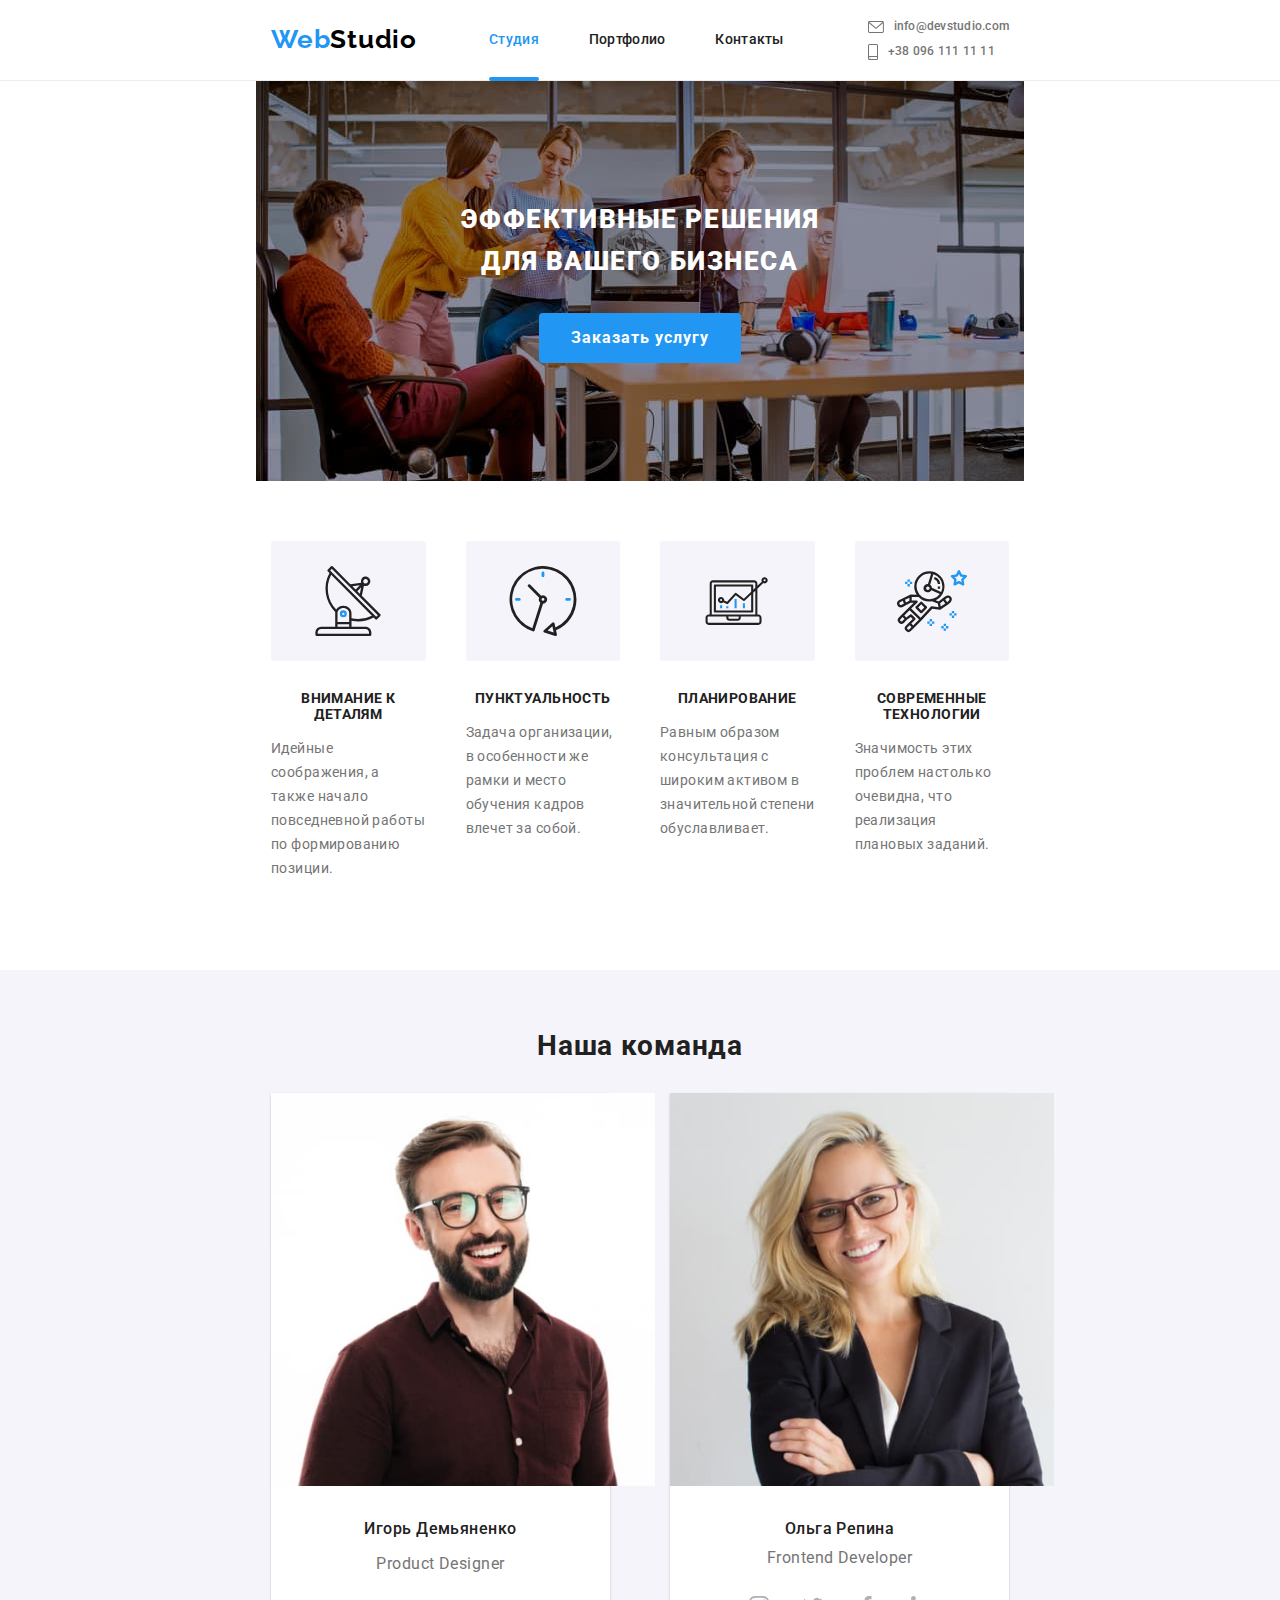
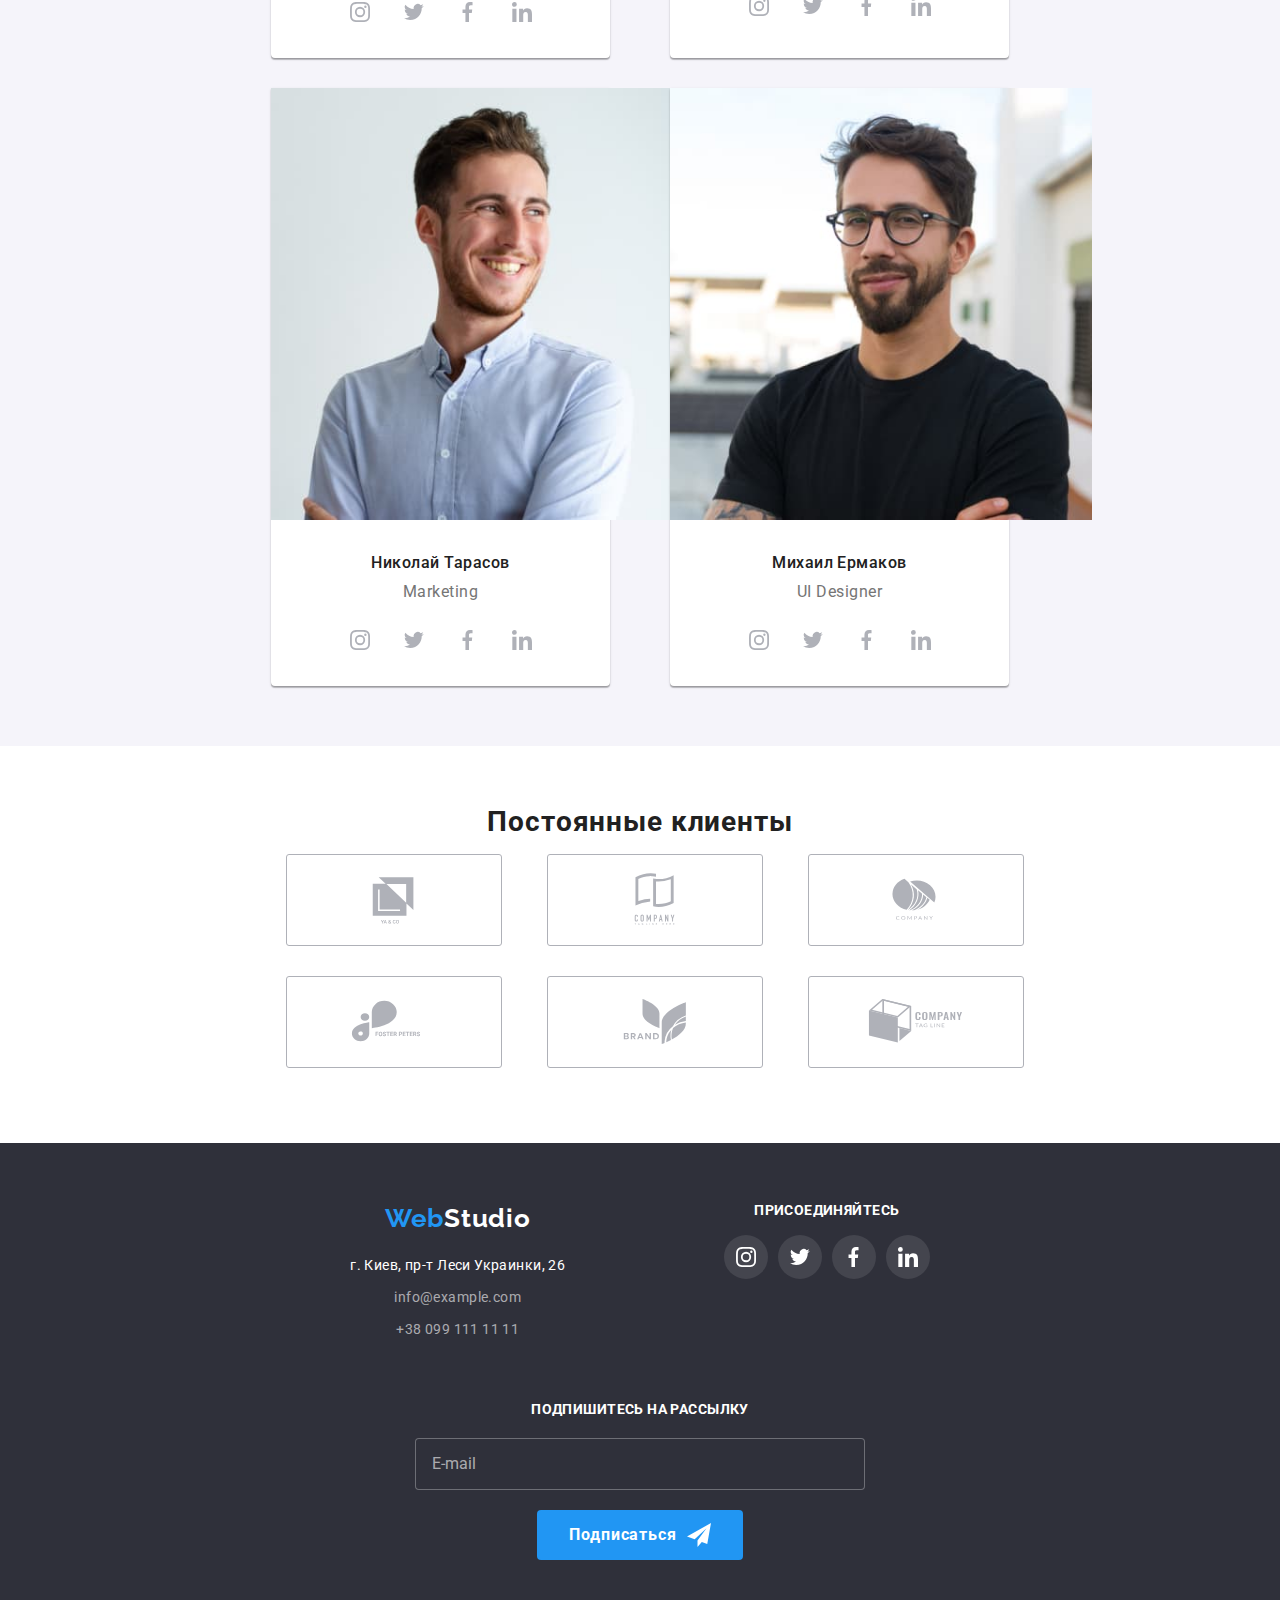
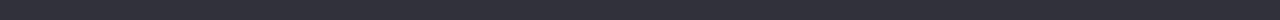
==== commit 40d47110: "HW#8 HZZZZZ" ====
--- a/index.html
+++ b/index.html
@@ -163,7 +163,7 @@
                 </div>
         </section>
        
-        <section class="hidden-section">
+        <section class="section section--noPaddingTop hidden-section">
             <div class="container">
                 <h2 class="section__title">Чем мы занимаемся</h2>
                 <ul class="what-we-do list">
@@ -391,7 +391,7 @@
             <div class="container">
                 <h2 class="section__title"> Постоянные клиенты</h2>
                 <ul class="client list">
-                    <li>
+                    <li class="client__item">
                         <a href="#" class="client__link">
                             <svg class="client__icon">
                                 <use href="./images/sprite.svg#icon-logo-a"></use>
@@ -399,7 +399,7 @@
                         </a>
                     </li>
 
-                    <li>
+                    <li class="client__item">
                         <a href="#" class="client__link">
                             <svg class="client__icon">
                                 <use href="./images/sprite.svg#icon-logo-b"></use>
@@ -407,7 +407,7 @@
                         </a>
                     </li>
 
-                    <li>
+                    <li class="client__item">
                         <a href="#" class="client__link">
                             <svg class="client__icon">
                                 <use href="./images/sprite.svg#icon-logo-c"></use>
@@ -415,7 +415,7 @@
                         </a>
                     </li>
 
-                    <li>
+                    <li class="client__item">
                         <a href="#" class="client__link">
                             <svg class="client__icon">
                                 <use href="./images/sprite.svg#icon-logo-d"></use>
@@ -423,7 +423,7 @@
                         </a>
                     </li>
 
-                    <li>
+                    <li class="client__item">
                         <a href="#" class="client__link">
                             <svg class="client__icon">
                                 <use href="./images/sprite.svg#icon-logo-e"></use>
@@ -431,7 +431,7 @@
                         </a>
                     </li>
 
-                    <li>
+                    <li class="client__item">
                         <a href="#" class="client__link">
                             <svg class="client__icon">
                                 <use href="./images/sprite.svg#icon-logo-f"></use>
--- a/css/main.min.css
+++ b/css/main.min.css
@@ -1,2 +1,2 @@
-.logo{font-weight:700;font-size:26px;line-height:1.2;font-family:raleway, sans-serif;letter-spacing:0.03em;text-decoration:none;color:#000;-webkit-transition:color 250ms cubic-bezier(0.4, 0, 0.2, 1);transition:color 250ms cubic-bezier(0.4, 0, 0.2, 1)}.logo:hover,.logo:focus{color:#2196f3}.logo__footer{display:inline-block;margin-bottom:20px;color:#fff}.logo__part{color:#2196f3}.header{position:relative}.header__conteiner{display:-webkit-box;display:-ms-flexbox;display:flex;-webkit-box-align:center;-ms-flex-align:center;align-items:center}@media screen and (max-width: 767px){.header__conteiner{min-height:60px;-webkit-box-align:center;-ms-flex-align:center;align-items:center;-webkit-box-pack:justify;-ms-flex-pack:justify;justify-content:space-between}}@media screen and (min-width: 768px){.header{min-height:80px;border-bottom:1px solid #ececec}}body{color:#757575;background-color:#fff;font-family:roboto, sans-serif;text-decoration:none}.container{margin-left:auto;margin-right:auto;padding:0 15px}@media screen and (min-width: 480px){.container{width:480px}}@media screen and (min-width: 768px){.container{width:768px}}@media screen and (min-width: 1600px){.container{width:1200px}}@media screen and (min-width: 768px){.container__footer{display:-webkit-box;display:-ms-flexbox;display:flex;-ms-flex-wrap:wrap;flex-wrap:wrap;-ms-flex-pack:distribute;justify-content:space-around}}@media screen and (min-width: 1600px){.container__footer{-webkit-box-pack:left;-ms-flex-pack:left;justify-content:left}}.list{list-style:none;padding:0;margin:0}.hidden-topic{position:absolute;width:1px;height:1px;margin:-1px;border:0;padding:0;white-space:nowrap;-webkit-clip-path:inset(100%);clip-path:inset(100%);clip:rect(0 0 0 0);overflow:hidden}.hidden-section{display:none}@media screen and (min-width: 1600px){.hidden-section{display:block}}.section{padding:60px 0}.section__title{display:-webkit-box;display:-ms-flexbox;display:flex;-webkit-box-pack:center;-ms-flex-pack:center;justify-content:center;margin:0;font-weight:700;font-size:28px;line-height:1.17;text-align:center;letter-spacing:0.03em;color:#212121}@media screen and (min-width: 1600px){.section__title{font-size:36px;line-height:1.16;text-align:center;margin-bottom:50px}}.section--secondariBg{background-color:#f5f4fa}.is-hidden{visibility:hidden;opacity:0;pointer-events:none;-webkit-transform:scale(0);transform:scale(0)}.header-contacts{display:-webkit-box;display:-ms-flexbox;display:flex;-webkit-box-orient:vertical;-webkit-box-direction:reverse;-ms-flex-direction:column-reverse;flex-direction:column-reverse;font-weight:500;font-size:24px;line-height:1.166;letter-spacing:0.02em}@media screen and (min-width: 768px){.header-contacts{-webkit-box-orient:vertical;-webkit-box-direction:normal;-ms-flex-direction:column;flex-direction:column;-webkit-box-pack:center;-ms-flex-pack:center;justify-content:center;margin-left:84px;font-weight:500;font-size:12px;line-height:1.14;letter-spacing:0.02em}}@media screen and (min-width: 768px) and (max-width: 1599px){.header-contacts__item:last-child{margin-top:10px}}@media screen and (min-width: 768px){.header-contacts__mailIcon{width:16px;height:12px;margin-right:10px;fill:currentColor}.header-contacts__telIcon{width:10px;height:16px;margin-right:10px;fill:currentColor}}@media screen and (min-width: 1600px){.header-contacts{-webkit-box-align:center;-ms-flex-align:center;align-items:center;-webkit-box-orient:unset;-webkit-box-direction:unset;-ms-flex-direction:unset;flex-direction:unset;font-size:14px;margin:0}.header-contacts__item:nth-last-child(2){margin-right:50px}}.header-contacts__link{text-decoration:none;color:#757575}.header-contacts__link:hover,.header-contacts__link:focus{color:#2196f3}@media screen and (min-width: 768px){.header-contacts__link{display:-webkit-box;display:-ms-flexbox;display:flex;-webkit-box-align:center;-ms-flex-align:center;align-items:center;-webkit-transition:color 250ms cubic-bezier(0.4, 0, 0.2, 1);transition:color 250ms cubic-bezier(0.4, 0, 0.2, 1)}}@media screen and (max-width: 767px){.header-contacts__link--akcent{font-size:34px;line-height:1.176;color:#2196f3}.header-contacts__item{padding:16px 0px}}@media screen and (max-width: 767px){.header-contacts__telIcon,.header-contacts__mailIcon{display:none}}.hero{padding:118px 0px;margin-left:auto;margin-right:auto;max-width:480px;height:400px;background-repeat:no-repeat;background-position:center;background-size:cover;background-color:rgba(47,48,58,0.4);background-image:url(../images/Mobile-images/hero-background-img.jpg);background-size:480px 400px;text-align:center}@media screen and (min-width: 768px){.hero{max-width:768px;background-image:url(../images/Tablet-images/hero-background-img.jpg);background-size:768px 400px}}@media screen and (min-width: 768px) and (min-device-pixel-ratio: 2), screen and (min-width: 768px) and (-webkit-min-device-pixel-ratio: 2), screen and (min-width: 768px) and (min-resolution: 192dpi), screen and (min-width: 768px) and (min-resolution: 2dppx){.hero{background-image:url(../images/Tablet-images/hero-background-img-2x.jpg)}}@media screen and (min-width: 1600px){.hero{max-width:1600px;height:600px;padding:200px 0;background-color:#2f303a;background-image:-webkit-gradient(linear, left top, right top, from(rgba(47,48,58,0.4)), to(rgba(47,48,58,0.4))),url(../images/hero-background-img.jpg);background-image:linear-gradient(to right, rgba(47,48,58,0.4), rgba(47,48,58,0.4)),url(../images/hero-background-img.jpg);background-size:1600px 600px}}@media screen and (min-width: 1600px) and (min-device-pixel-ratio: 2), screen and (min-width: 1600px) and (-webkit-min-device-pixel-ratio: 2), screen and (min-width: 1600px) and (min-resolution: 192dpi), screen and (min-width: 1600px) and (min-resolution: 2dppx){.hero{background-image:url(../images/hero-background-img-2x.jpg)}}.hero__title{display:inline-block;margin-top:0;margin-bottom:30px;max-width:360px;color:#fff;font-weight:900;font-size:26px;line-height:1.61;letter-spacing:0.06em;text-transform:uppercase}@media screen and (min-width: 1600px){.hero__title{max-width:696px;font-size:44px;line-height:1.36}}@media (min-device-pixel-ratio: 2), (-webkit-min-device-pixel-ratio: 2), (min-resolution: 192dpi), (min-resolution: 2dppx){.hero{background-image:url("../images/Mobile-images/hero-background-img-2x.jpg")}}.primary-button{display:-webkit-box;display:-ms-flexbox;display:flex;-webkit-box-align:center;-ms-flex-align:center;align-items:center;margin:auto;border-radius:4px;padding:10px 32px;font-weight:700;font-size:16px;line-height:1.87;letter-spacing:0.06em;cursor:pointer;border:0px solid transparent;background-color:#2196f3;color:#fff;-webkit-transition:color 250ms cubic-bezier(0.4, 0, 0.2, 1),background-color 250ms cubic-bezier(0.4, 0, 0.2, 1);transition:color 250ms cubic-bezier(0.4, 0, 0.2, 1),background-color 250ms cubic-bezier(0.4, 0, 0.2, 1)}.primary-button:hover,.primary-button:focus{background-color:#188ce8;color:#fff}.primary-button--margin{margin-top:20px}@media screen and (min-width: 1600px){.primary-button--margin{margin-top:0;margin-left:12px}}.primary-button--shadow{-webkit-transition:-webkit-box-shadow 250ms cubic-bezier(0.4, 0, 0.2, 1);transition:-webkit-box-shadow 250ms cubic-bezier(0.4, 0, 0.2, 1);transition:box-shadow 250ms cubic-bezier(0.4, 0, 0.2, 1);transition:box-shadow 250ms cubic-bezier(0.4, 0, 0.2, 1), -webkit-box-shadow 250ms cubic-bezier(0.4, 0, 0.2, 1)}.primary-button--shadow:hover,.primary-button--shadow:focus{-webkit-box-shadow:0px 4px 4px rgba(0,0,0,0.15);box-shadow:0px 4px 4px rgba(0,0,0,0.15)}.mobile-menu{display:-webkit-box;display:-ms-flexbox;display:flex;margin-left:auto}@media screen and (max-width: 767px){.mobile-menu{display:none;position:absolute;width:100%;left:0px;top:0px;min-height:796px;padding:48px 40px;background:#fff;-webkit-box-shadow:0px 4px 8px rgba(0,0,0,0.04),0px 2px 4px rgba(0,0,0,0.08),0px 1px 3px rgba(0,0,0,0.16);box-shadow:0px 4px 8px rgba(0,0,0,0.04),0px 2px 4px rgba(0,0,0,0.08),0px 1px 3px rgba(0,0,0,0.16)}}.mobile-menu.is-open{display:-webkit-box;display:-ms-flexbox;display:flex;-webkit-box-orient:vertical;-webkit-box-direction:normal;-ms-flex-direction:column;flex-direction:column;-webkit-box-pack:justify;-ms-flex-pack:justify;justify-content:space-between;z-index:998}.mobile-menu__button{display:-webkit-inline-box;display:-ms-inline-flexbox;display:inline-flex;margin:0;padding:0;border:none;background-color:transparent}@media screen and (min-width: 768px){.mobile-menu__button{display:none}}.mobile-menu__buttonIco{z-index:999;background-color:red}.mobile-menu__icoClose{display:none}.mobile-menu__button.is-open .mobile-menu__icoClose{display:block}.mobile-menu__button.is-open .mobile-menu__icoMenu{display:none}.site-nav{font-weight:500;font-size:40px;line-height:1.175;letter-spacing:0.02em}@media screen and (min-width: 768px){.site-nav{display:-webkit-box;display:-ms-flexbox;display:flex;font-size:14px;line-height:1.14}}.site-nav__item{padding:16px 0px}@media screen and (min-width: 768px){.site-nav__item{padding:0}.site-nav__item:not(:last-child){margin-right:50px}}.site-nav__item:first-child{padding-top:0}.site-nav__item:last-child{padding-bottom:0}.site-nav__link{text-decoration:none;color:#212121}.site-nav__linkhover,.site-nav__linkfocus{color:#2196f3}@media screen and (min-width: 768px){.site-nav__link{display:block;padding-top:32px;padding-bottom:32px;-webkit-transition:color 250ms cubic-bezier(0.4, 0, 0.2, 1);transition:color 250ms cubic-bezier(0.4, 0, 0.2, 1)}}.site-nav__link--current{color:#2196f3}@media screen and (min-width: 768px){.site-nav__link--current{position:relative}.site-nav__link--current::after{content:" ";position:absolute;bottom:-1px;left:0;width:100%;border:2px solid #2196f3;border-radius:2px;background-color:#2196f3}}@media screen and (min-width: 1600px){.site-nav{margin-right:305px}}.header-social{display:-webkit-box;display:-ms-flexbox;display:flex;margin-top:48px}.header-social__item{padding:0 10px}.header-social__item:first-child{padding-left:0}.header-social__item:last-child{padding-right:0}.header-social__item:not(:last-child){border-right:1px solid rgba(33,33,33,0.2)}.header-social__link{font-weight:500;font-size:18px;line-height:1.22;letter-spacing:0.02em;text-decoration:none;color:#2196f3}@media screen and (min-width: 768px){.header-social{display:none}}.features{-webkit-box-pack:justify;-ms-flex-pack:justify;justify-content:space-between}.features__box{display:-webkit-box;display:-ms-flexbox;display:flex;-webkit-box-pack:center;-ms-flex-pack:center;justify-content:center;-webkit-box-align:center;-ms-flex-align:center;align-items:center;height:120px;border-radius:3px;background-color:#f5f4fa}.features__item:not(:last-child){margin-bottom:30px}.features__title{display:-webkit-box;display:-ms-flexbox;display:flex;-webkit-box-pack:center;-ms-flex-pack:center;justify-content:center;margin-top:30px;font-size:14px;line-height:1.14;text-align:center;letter-spacing:0.03em;text-transform:uppercase;color:#212121}@media screen and (min-width: 1600px){.features__title{-webkit-box-pack:left;-ms-flex-pack:left;justify-content:left}}.features__text{margin:0;font-size:14px;line-height:1.71;letter-spacing:0.03em}.features__icon{width:70px;height:70px}@media screen and (min-width: 768px){.features{display:-webkit-box;display:-ms-flexbox;display:flex;-ms-flex-wrap:wrap;flex-wrap:wrap}.features__item{margin:0;width:calc((100% - 2 * 30px) / 2)}}@media screen and (min-width: 768px){.features__item{width:calc((100% - 4 * 30px) / 4)}}.team__item{margin-top:30px;background-color:#fff;-webkit-box-shadow:0px 1px 3px rgba(0,0,0,0.12),0px 1px 1px rgba(0,0,0,0.14),0px 2px 1px rgba(0,0,0,0.2);box-shadow:0px 1px 3px rgba(0,0,0,0.12),0px 1px 1px rgba(0,0,0,0.14),0px 2px 1px rgba(0,0,0,0.2);border-radius:0px 0px 4px 4px}@media screen and (min-width: 768px){.team__item{width:calc((100% - 2 * 30px) / 2)}}@media screen and (min-width: 1600px){.team__item{width:calc((100% - 4 * 30px) / 4)}}.team__caption{padding:30px 0 24px 0}.team__name{margin:0 0 10px 0;font-weight:500;font-size:16px;line-height:1.18;text-align:center;letter-spacing:0.03em;color:#212121}.team__title{font-weight:400;font-size:16px;line-height:1.18;text-align:center;letter-spacing:0.03em}@media screen and (min-width: 768px){.team{display:-webkit-box;display:-ms-flexbox;display:flex;-ms-flex-wrap:wrap;flex-wrap:wrap;-webkit-box-pack:justify;-ms-flex-pack:justify;justify-content:space-between}}.footer-social-box{margin-top:60px}@media screen and (min-width: 768px){.footer-social-box{margin:0}}@media screen and (min-width: 1600px){.footer-social-box{margin-left:auto}}.social-list{display:-webkit-box;display:-ms-flexbox;display:flex;-webkit-box-pack:center;-ms-flex-pack:center;justify-content:center;margin-top:16px}.social-list__item:not(:last-child){margin-right:10px}.social-list__link{display:-webkit-box;display:-ms-flexbox;display:flex;-webkit-box-pack:center;-ms-flex-pack:center;justify-content:center;-webkit-box-align:center;-ms-flex-align:center;align-items:center;height:44px;width:44px;background-color:#fff;border-radius:50%;fill:#afb1b8}.social-list__link:hover,.social-list__link:focus{background-color:#2196f3;fill:#fff}.social-list__link--color{background-color:rgba(255,255,255,0.1);fill:#fff}.social-list__icon{width:20px;height:20px}.social-list__title{margin:0;font-weight:700;font-size:14px;line-height:1.14;letter-spacing:0.03em;text-transform:uppercase;color:#ffffff}.backdrop{position:fixed;top:0;left:0;width:100%;height:100%;background:rgba(0,0,0,0.2);opacity:1;-webkit-transform:scale(1);transform:scale(1);-webkit-transition:opacity 250ms cubic-bezier(0.4, 0, 0.2, 1),visibility 250ms cubic-bezier(0.4, 0, 0.2, 1),-webkit-transform 250ms cubic-bezier(0.4, 0, 0.2, 1);transition:opacity 250ms cubic-bezier(0.4, 0, 0.2, 1),visibility 250ms cubic-bezier(0.4, 0, 0.2, 1),-webkit-transform 250ms cubic-bezier(0.4, 0, 0.2, 1);transition:opacity 250ms cubic-bezier(0.4, 0, 0.2, 1),visibility 250ms cubic-bezier(0.4, 0, 0.2, 1),transform 250ms cubic-bezier(0.4, 0, 0.2, 1);transition:opacity 250ms cubic-bezier(0.4, 0, 0.2, 1),visibility 250ms cubic-bezier(0.4, 0, 0.2, 1),transform 250ms cubic-bezier(0.4, 0, 0.2, 1),-webkit-transform 250ms cubic-bezier(0.4, 0, 0.2, 1)}.modal{position:absolute;top:50%;left:50%;-webkit-transform:translate(-50%, -50%);transform:translate(-50%, -50%);min-width:450px;min-height:609px;background-color:#fff;padding:40px 40px;-webkit-box-shadow:0px 1px 3px rgba(0,0,0,0.12),0px 1px 1px rgba(0,0,0,0.14),0px 2px 1px rgba(0,0,0,0.2);box-shadow:0px 1px 3px rgba(0,0,0,0.12),0px 1px 1px rgba(0,0,0,0.14),0px 2px 1px rgba(0,0,0,0.2);border-radius:4px}.modal__closebutton{position:absolute;top:8px;right:8px;width:30px;height:30px;display:-webkit-box;display:-ms-flexbox;display:flex;-webkit-box-pack:center;-ms-flex-pack:center;justify-content:center;-webkit-box-align:center;-ms-flex-align:center;align-items:center;border:1px solid rgba(0,0,0,0.1);border-radius:50%;cursor:pointer;background-color:#fff;-webkit-transition:fill 250ms cubic-bezier(0.4, 0, 0.2, 1);transition:fill 250ms cubic-bezier(0.4, 0, 0.2, 1)}.modal__closebutton:hover,.modal__closebutton:focus{color:#2196f3;fill:#2196f3}.modal__closeicon{width:30px;height:30px}.modal__form{display:-webkit-box;display:-ms-flexbox;display:flex;-webkit-box-orient:vertical;-webkit-box-direction:normal;-ms-flex-direction:column;flex-direction:column;-webkit-box-align:center;-ms-flex-align:center;align-items:center;-webkit-box-pack:center;-ms-flex-pack:center;justify-content:center}.modal__title{margin-top:0;margin-bottom:12px;font-size:20px;line-height:1.15;letter-spacing:0.03em;text-align:center;color:#212121}.modal__inputbox{display:-webkit-box;display:-ms-flexbox;display:flex;-webkit-box-orient:vertical;-webkit-box-direction:normal;-ms-flex-direction:column;flex-direction:column;position:relative;width:100%;margin-bottom:10px;font-size:12px;line-height:1.14;letter-spacing:0.01em;color:#757575}.modal__input{-webkit-box-sizing:border-box;box-sizing:border-box;height:40px;border-radius:4px;padding-left:40px;margin-top:4px;border:1px solid rgba(33,33,33,0.2);-webkit-transition:border-color 250ms cubic-bezier(0.4, 0, 0.2, 1);transition:border-color 250ms cubic-bezier(0.4, 0, 0.2, 1)}.modal__input:focus{border-color:#2196f3}.modal__input:focus+.modal__inputicon{fill:#2196f3}.modal__inputicon{position:absolute;width:18px;height:18px;left:12px;bottom:11px;-webkit-transition:fill 250ms cubic-bezier(0.4, 0, 0.2, 1);transition:fill 250ms cubic-bezier(0.4, 0, 0.2, 1)}.modal__commentbox{display:-webkit-box;display:-ms-flexbox;display:flex;-webkit-box-orient:vertical;-webkit-box-direction:normal;-ms-flex-direction:column;flex-direction:column;width:100%;margin-bottom:20px;font-size:12px;line-height:1.14;letter-spacing:0.01em;color:#757575}.modal__commenttextarea{height:120px;padding:12px 16px;margin-top:4px;border:1px solid rgba(33,33,33,0.2);border-radius:4px;resize:none}.modal__commenttextarea::-webkit-input-placeholder{font-size:14px;line-height:1.14;letter-spacing:0.01em;color:rgba(117,117,117,0.5)}.modal__commenttextarea:-ms-input-placeholder{font-size:14px;line-height:1.14;letter-spacing:0.01em;color:rgba(117,117,117,0.5)}.modal__commenttextarea::-ms-input-placeholder{font-size:14px;line-height:1.14;letter-spacing:0.01em;color:rgba(117,117,117,0.5)}.modal__commenttextarea::placeholder{font-size:14px;line-height:1.14;letter-spacing:0.01em;color:rgba(117,117,117,0.5)}.modal__policy{margin-bottom:30px;font-size:14px;line-height:1.71;letter-spacing:0.03em;color:#757575}.modal__policylink{-webkit-text-decoration-line:underline;text-decoration-line:underline;color:#2196f3}.client{display:-webkit-box;display:-ms-flexbox;display:flex;-ms-flex-wrap:wrap;flex-wrap:wrap;-webkit-box-pack:justify;-ms-flex-pack:justify;justify-content:space-between}.client__link{display:-webkit-box;display:-ms-flexbox;display:flex;-webkit-box-align:center;-ms-flex-align:center;align-items:center;-webkit-box-pack:center;-ms-flex-pack:center;justify-content:center;width:calc((100% - 2 * 30px) / 2);height:92px;margin:15px;border:1px solid #afb1b8;border-radius:3px;fill:#afb1b8}@media screen and (min-width: 768px){.client__link{width:calc((100% - 3 * 30px) / 3)}}@media screen and (min-width: 1600px){.client__link{width:calc((100% - 6 * 30px) / 6)}}.client__icon{height:60px;width:106px}.client__link:hover,.client__link:focus{fill:#2196f3;border:1px solid #2196f3;border-radius:3px}.footer{background-color:#2f303a;padding-top:60px;padding-bottom:60px;text-align:center}@media screen and (min-width: 1600px){.footer{text-align:left}}.contact__item:not(:last-child){margin-bottom:8px}.contact__link{font-weight:400;font-size:14px;line-height:1.71;text-align:center;letter-spacing:0.03em;color:rgba(255,255,255,0.6);text-decoration:none;font-style:normal}.contact__link--white{color:#fff}.subscription{margin-top:60px}.subscription__title{margin:0;font-weight:700;font-size:14px;line-height:1.14;letter-spacing:0.03em;text-transform:uppercase;color:#fff}.subscription__box{margin-top:20px}@media screen and (min-width: 1600px){.subscription__box{display:-webkit-box;display:-ms-flexbox;display:flex}}.subscription__input{width:100%;border:1px solid rgba(255,255,255,0.3);border-radius:4px;padding:16px;background-color:#2f303a;color:#fff}@media screen and (min-width: 768px){.subscription__input{min-width:450px}}@media screen and (min-width: 1600px){.subscription__input{min-width:358px}}.subscription__input::-webkit-input-placeholder{color:rgba(255,255,255,0.6)}.subscription__input:-ms-input-placeholder{color:rgba(255,255,255,0.6)}.subscription__input::-ms-input-placeholder{color:rgba(255,255,255,0.6)}.subscription__input::placeholder{color:rgba(255,255,255,0.6)}.subscription__icon{margin-left:10px;width:24px;height:24px}@media screen and (min-width: 1600px){.subscription{margin:0 0 0 93px}}.filters-list{display:-webkit-box;display:-ms-flexbox;display:flex;-ms-flex-wrap:wrap;flex-wrap:wrap;-webkit-box-pack:left;-ms-flex-pack:left;justify-content:left}.filters-list__item:not(:last-child){margin-right:8px}.filters-list__item:nth-child(-n+3){margin-bottom:8px}.filters-list__button{background-color:#f5f4fa;color:#212121;font-family:"Roboto";font-weight:500;font-size:16px;line-height:1.62;text-align:center;letter-spacing:0.03em;cursor:pointer;border-radius:4px;padding:6px 22px;border:transparent;-webkit-transition:background-color 250ms cubic-bezier(0.4, 0, 0.2, 1),color 250ms cubic-bezier(0.4, 0, 0.2, 1),-webkit-box-shadow 250ms cubic-bezier(0.4, 0, 0.2, 1);transition:background-color 250ms cubic-bezier(0.4, 0, 0.2, 1),color 250ms cubic-bezier(0.4, 0, 0.2, 1),-webkit-box-shadow 250ms cubic-bezier(0.4, 0, 0.2, 1);transition:background-color 250ms cubic-bezier(0.4, 0, 0.2, 1),color 250ms cubic-bezier(0.4, 0, 0.2, 1),box-shadow 250ms cubic-bezier(0.4, 0, 0.2, 1);transition:background-color 250ms cubic-bezier(0.4, 0, 0.2, 1),color 250ms cubic-bezier(0.4, 0, 0.2, 1),box-shadow 250ms cubic-bezier(0.4, 0, 0.2, 1),-webkit-box-shadow 250ms cubic-bezier(0.4, 0, 0.2, 1)}.filters-list__button:hover,.filters-list__button:focus{background-color:#2196f3;color:#fff;-webkit-box-shadow:0px 3px 1px rgba(0,0,0,0.1),0px 1px 2px rgba(0,0,0,0.08),0px 2px 2px rgba(0,0,0,0.12);box-shadow:0px 3px 1px rgba(0,0,0,0.1),0px 1px 2px rgba(0,0,0,0.08),0px 2px 2px rgba(0,0,0,0.12);border-radius:4px}@media screen and (min-width: 768px){.filters-list{-webkit-box-pack:center;-ms-flex-pack:center;justify-content:center}}.portfolio{margin-top:40px}.portfolio__item:not(:last-child){margin-bottom:30px}.portfolio__link{display:block;text-decoration:none;-webkit-transition:-webkit-box-shadow 250ms cubic-bezier(0.4, 0, 0.2, 1);transition:-webkit-box-shadow 250ms cubic-bezier(0.4, 0, 0.2, 1);transition:box-shadow 250ms cubic-bezier(0.4, 0, 0.2, 1);transition:box-shadow 250ms cubic-bezier(0.4, 0, 0.2, 1), -webkit-box-shadow 250ms cubic-bezier(0.4, 0, 0.2, 1)}.portfolio__link:hover,.portfolio__link:focus{background-color:#fff;color:#2196f3;-webkit-box-shadow:0px 1px 1px rgba(0,0,0,0.12),0px 4px 4px rgba(0,0,0,0.06),1px 4px 6px rgba(0,0,0,0.16);box-shadow:0px 1px 1px rgba(0,0,0,0.12),0px 4px 4px rgba(0,0,0,0.06),1px 4px 6px rgba(0,0,0,0.16)}.portfolio__thumb{overflow:hidden;position:relative}.portfolio__description{margin:0;font-size:18px;line-height:1.55;letter-spacing:0.03em;color:#fff}.portfolio__sign{border-left:1px solid #ececec;border-right:1px solid #ececec;border-bottom:1px solid #ececec;padding-left:24px;padding-top:20px;padding-bottom:24px;padding-right:20px}.portfolio__name{color:#212121;font-weight:700;font-size:18px;line-height:2;letter-spacing:0.06em}.portfolio__title{color:#757575;margin-top:4px;font-size:16px;line-height:1.87;letter-spacing:0.03em;display:block}.portfolio__modal{display:-webkit-box;display:-ms-flexbox;display:flex;position:absolute;-webkit-box-align:center;-ms-flex-align:center;align-items:center;-webkit-box-pack:center;-ms-flex-pack:center;justify-content:center;border:1px solid #000000;-webkit-box-shadow:0px 4px 4px rgba(0,0,0,0.25);box-shadow:0px 4px 4px rgba(0,0,0,0.25);padding:63px 24px;width:100%;height:100%;top:0;background:rgba(33,150,243,0.9);pointer-events:none;opacity:0;-webkit-transform:translateY(294px);transform:translateY(294px);-webkit-transition:opacity 250ms cubic-bezier(0.4, 0, 0.2, 1),-webkit-transform 250ms cubic-bezier(0.4, 0, 0.2, 1);transition:opacity 250ms cubic-bezier(0.4, 0, 0.2, 1),-webkit-transform 250ms cubic-bezier(0.4, 0, 0.2, 1);transition:opacity 250ms cubic-bezier(0.4, 0, 0.2, 1),transform 250ms cubic-bezier(0.4, 0, 0.2, 1);transition:opacity 250ms cubic-bezier(0.4, 0, 0.2, 1),transform 250ms cubic-bezier(0.4, 0, 0.2, 1),-webkit-transform 250ms cubic-bezier(0.4, 0, 0.2, 1)}.portfolio__link:hover .portfolio__modal,.portfolio__link:focus .portfolio__modal{opacity:1;-webkit-transform:translateY(0);transform:translateY(0)}@media screen and (min-width: 768px){.portfolio{display:-webkit-box;display:-ms-flexbox;display:flex;-ms-flex-wrap:wrap;flex-wrap:wrap;-webkit-box-pack:justify;-ms-flex-pack:justify;justify-content:space-between}.portfolio__item{width:calc((100% - 2 * 30px) / 2)}}@media screen and (min-width: 1600px){.portfolio__item{width:calc((100% - 3 * 30px) / 3)}}.what-we-do{display:-webkit-box;display:-ms-flexbox;display:flex;-webkit-box-pack:justify;-ms-flex-pack:justify;justify-content:space-between}.what-we-do__item{position:relative}.what-we-do__bg{display:-webkit-box;display:-ms-flexbox;display:flex;-webkit-box-align:center;-ms-flex-align:center;align-items:center;-webkit-box-pack:center;-ms-flex-pack:center;justify-content:center;width:370px;height:70px;background-color:rgba(47,48,58,0.8);position:absolute;bottom:0}.what-we-do__text{margin:0;font-size:14px;font-weight:700;line-height:1.14;letter-spacing:0.03em;text-align:center;color:#fff;text-transform:uppercase}
+.logo{font-weight:700;font-size:26px;line-height:1.2;font-family:raleway, sans-serif;letter-spacing:0.03em;text-decoration:none;color:#000;-webkit-transition:color 250ms cubic-bezier(0.4, 0, 0.2, 1);transition:color 250ms cubic-bezier(0.4, 0, 0.2, 1)}.logo:hover,.logo:focus{color:#2196f3}.logo__footer{display:inline-block;margin-bottom:20px;color:#fff}.logo__part{color:#2196f3}.header{position:relative}.header__conteiner{display:-webkit-box;display:-ms-flexbox;display:flex;-webkit-box-align:center;-ms-flex-align:center;align-items:center}@media screen and (max-width: 767px){.header__conteiner{min-height:60px;-webkit-box-align:center;-ms-flex-align:center;align-items:center;-webkit-box-pack:justify;-ms-flex-pack:justify;justify-content:space-between}}@media screen and (min-width: 768px){.header{min-height:80px;border-bottom:1px solid #ececec}}body{color:#757575;background-color:#fff;font-family:roboto, sans-serif;text-decoration:none}.container{margin-left:auto;margin-right:auto;padding:0 15px}@media screen and (min-width: 480px){.container{width:480px}}@media screen and (min-width: 768px){.container{width:768px}}@media screen and (min-width: 1600px){.container{width:1200px}}@media screen and (min-width: 768px){.container__footer{display:-webkit-box;display:-ms-flexbox;display:flex;-ms-flex-wrap:wrap;flex-wrap:wrap;-ms-flex-pack:distribute;justify-content:space-around}}@media screen and (min-width: 1600px){.container__footer{-webkit-box-pack:left;-ms-flex-pack:left;justify-content:left}}.list{list-style:none;padding:0;margin:0}.hidden-topic{position:absolute;width:1px;height:1px;margin:-1px;border:0;padding:0;white-space:nowrap;-webkit-clip-path:inset(100%);clip-path:inset(100%);clip:rect(0 0 0 0);overflow:hidden}.hidden-section{display:none}@media screen and (min-width: 1600px){.hidden-section{display:block}}.section{padding:60px 0}.section__title{display:-webkit-box;display:-ms-flexbox;display:flex;-webkit-box-pack:center;-ms-flex-pack:center;justify-content:center;margin:0;font-weight:700;font-size:28px;line-height:1.17;text-align:center;letter-spacing:0.03em;color:#212121}@media screen and (min-width: 1600px){.section__title{font-size:36px;line-height:1.16;text-align:center;margin-bottom:50px}}.section--secondariBg{background-color:#f5f4fa}@media screen and (min-width: 1600px){.section{padding:94px 0}}@media screen and (min-width: 1600px){.section--noPaddingTop{padding-top:0}}.is-hidden{visibility:hidden;opacity:0;pointer-events:none;-webkit-transform:scale(0);transform:scale(0)}.header-contacts{display:-webkit-box;display:-ms-flexbox;display:flex;-webkit-box-orient:vertical;-webkit-box-direction:reverse;-ms-flex-direction:column-reverse;flex-direction:column-reverse;font-weight:500;font-size:24px;line-height:1.166;letter-spacing:0.02em}@media screen and (min-width: 768px){.header-contacts{-webkit-box-orient:vertical;-webkit-box-direction:normal;-ms-flex-direction:column;flex-direction:column;-webkit-box-pack:center;-ms-flex-pack:center;justify-content:center;margin-left:84px;font-weight:500;font-size:12px;line-height:1.14;letter-spacing:0.02em}}@media screen and (min-width: 768px) and (max-width: 1599px){.header-contacts__item:last-child{margin-top:10px}}@media screen and (min-width: 768px){.header-contacts__mailIcon{width:16px;height:12px;margin-right:10px;fill:currentColor}.header-contacts__telIcon{width:10px;height:16px;margin-right:10px;fill:currentColor}}@media screen and (min-width: 1600px){.header-contacts{-webkit-box-align:center;-ms-flex-align:center;align-items:center;-webkit-box-orient:unset;-webkit-box-direction:unset;-ms-flex-direction:unset;flex-direction:unset;font-size:14px;margin:0}.header-contacts__item:nth-last-child(2){margin-right:50px}}.header-contacts__link{text-decoration:none;color:#757575}.header-contacts__link:hover,.header-contacts__link:focus{color:#2196f3}@media screen and (min-width: 768px){.header-contacts__link{display:-webkit-box;display:-ms-flexbox;display:flex;-webkit-box-align:center;-ms-flex-align:center;align-items:center;-webkit-transition:color 250ms cubic-bezier(0.4, 0, 0.2, 1);transition:color 250ms cubic-bezier(0.4, 0, 0.2, 1)}}@media screen and (max-width: 767px){.header-contacts__link--akcent{font-size:34px;line-height:1.176;color:#2196f3}.header-contacts__item{padding:16px 0px}}@media screen and (max-width: 767px){.header-contacts__telIcon,.header-contacts__mailIcon{display:none}}.hero{padding:118px 0px;margin-left:auto;margin-right:auto;max-width:480px;height:400px;background-repeat:no-repeat;background-position:center;background-size:cover;background-color:rgba(47,48,58,0.4);background-image:url(../images/Mobile-images/hero-background-img.jpg);background-size:480px 400px;text-align:center}@media screen and (min-width: 768px){.hero{max-width:768px;background-image:url(../images/Tablet-images/hero-background-img.jpg);background-size:768px 400px}}@media screen and (min-width: 768px) and (min-device-pixel-ratio: 2), screen and (min-width: 768px) and (-webkit-min-device-pixel-ratio: 2), screen and (min-width: 768px) and (min-resolution: 192dpi), screen and (min-width: 768px) and (min-resolution: 2dppx){.hero{background-image:url(../images/Tablet-images/hero-background-img-2x.jpg)}}@media screen and (min-width: 1600px){.hero{max-width:1600px;height:600px;padding:200px 0;background-color:#2f303a;background-image:-webkit-gradient(linear, left top, right top, from(rgba(47,48,58,0.4)), to(rgba(47,48,58,0.4))),url(../images/hero-background-img.jpg);background-image:linear-gradient(to right, rgba(47,48,58,0.4), rgba(47,48,58,0.4)),url(../images/hero-background-img.jpg);background-size:1600px 600px}}@media screen and (min-width: 1600px) and (min-device-pixel-ratio: 2), screen and (min-width: 1600px) and (-webkit-min-device-pixel-ratio: 2), screen and (min-width: 1600px) and (min-resolution: 192dpi), screen and (min-width: 1600px) and (min-resolution: 2dppx){.hero{background-image:url(../images/hero-background-img-2x.jpg)}}.hero__title{display:inline-block;margin-top:0;margin-bottom:30px;max-width:360px;color:#fff;font-weight:900;font-size:26px;line-height:1.61;letter-spacing:0.06em;text-transform:uppercase}@media screen and (min-width: 1600px){.hero__title{max-width:696px;font-size:44px;line-height:1.36}}@media (min-device-pixel-ratio: 2), (-webkit-min-device-pixel-ratio: 2), (min-resolution: 192dpi), (min-resolution: 2dppx){.hero{background-image:url("../images/Mobile-images/hero-background-img-2x.jpg")}}.primary-button{display:-webkit-box;display:-ms-flexbox;display:flex;-webkit-box-align:center;-ms-flex-align:center;align-items:center;margin:auto;border-radius:4px;padding:10px 32px;font-weight:700;font-size:16px;line-height:1.87;letter-spacing:0.06em;cursor:pointer;border:0px solid transparent;background-color:#2196f3;color:#fff;-webkit-transition:color 250ms cubic-bezier(0.4, 0, 0.2, 1),background-color 250ms cubic-bezier(0.4, 0, 0.2, 1);transition:color 250ms cubic-bezier(0.4, 0, 0.2, 1),background-color 250ms cubic-bezier(0.4, 0, 0.2, 1)}.primary-button:hover,.primary-button:focus{background-color:#188ce8;color:#fff}.primary-button--margin{margin-top:20px}@media screen and (min-width: 1600px){.primary-button--margin{margin-top:0;margin-left:12px}}.primary-button--shadow{-webkit-transition:-webkit-box-shadow 250ms cubic-bezier(0.4, 0, 0.2, 1);transition:-webkit-box-shadow 250ms cubic-bezier(0.4, 0, 0.2, 1);transition:box-shadow 250ms cubic-bezier(0.4, 0, 0.2, 1);transition:box-shadow 250ms cubic-bezier(0.4, 0, 0.2, 1), -webkit-box-shadow 250ms cubic-bezier(0.4, 0, 0.2, 1)}.primary-button--shadow:hover,.primary-button--shadow:focus{-webkit-box-shadow:0px 4px 4px rgba(0,0,0,0.15);box-shadow:0px 4px 4px rgba(0,0,0,0.15)}.mobile-menu{display:-webkit-box;display:-ms-flexbox;display:flex;margin-left:auto}@media screen and (max-width: 767px){.mobile-menu{display:none;position:absolute;width:100%;left:0px;top:0px;min-height:796px;padding:48px 40px;background:#fff;-webkit-box-shadow:0px 4px 8px rgba(0,0,0,0.04),0px 2px 4px rgba(0,0,0,0.08),0px 1px 3px rgba(0,0,0,0.16);box-shadow:0px 4px 8px rgba(0,0,0,0.04),0px 2px 4px rgba(0,0,0,0.08),0px 1px 3px rgba(0,0,0,0.16)}}.mobile-menu.is-open{display:-webkit-box;display:-ms-flexbox;display:flex;-webkit-box-orient:vertical;-webkit-box-direction:normal;-ms-flex-direction:column;flex-direction:column;-webkit-box-pack:justify;-ms-flex-pack:justify;justify-content:space-between;z-index:998}.mobile-menu__button{display:-webkit-inline-box;display:-ms-inline-flexbox;display:inline-flex;margin:0;padding:0;border:none;background-color:transparent}@media screen and (min-width: 768px){.mobile-menu__button{display:none}}.mobile-menu__buttonIco{z-index:999;background-color:red}.mobile-menu__icoClose{display:none}.mobile-menu__button.is-open .mobile-menu__icoClose{display:block}.mobile-menu__button.is-open .mobile-menu__icoMenu{display:none}.site-nav{font-weight:500;font-size:40px;line-height:1.175;letter-spacing:0.02em}@media screen and (min-width: 768px){.site-nav{display:-webkit-box;display:-ms-flexbox;display:flex;font-size:14px;line-height:1.14}}.site-nav__item{padding:16px 0px}@media screen and (min-width: 768px){.site-nav__item{padding:0}.site-nav__item:not(:last-child){margin-right:50px}}.site-nav__item:first-child{padding-top:0}.site-nav__item:last-child{padding-bottom:0}.site-nav__link{text-decoration:none;color:#212121}.site-nav__link:hover,.site-nav__link:focus{color:#2196f3}@media screen and (min-width: 768px){.site-nav__link{display:block;padding-top:32px;padding-bottom:32px;-webkit-transition:color 250ms cubic-bezier(0.4, 0, 0.2, 1);transition:color 250ms cubic-bezier(0.4, 0, 0.2, 1)}}.site-nav__link--current{color:#2196f3}@media screen and (min-width: 768px){.site-nav__link--current{position:relative}.site-nav__link--current::after{content:" ";position:absolute;bottom:-1px;left:0;width:100%;border:2px solid #2196f3;border-radius:2px;background-color:#2196f3}}@media screen and (min-width: 1600px){.site-nav{margin-right:305px}}.header-social{display:-webkit-box;display:-ms-flexbox;display:flex;margin-top:48px}.header-social__item{padding:0 10px}.header-social__item:first-child{padding-left:0}.header-social__item:last-child{padding-right:0}.header-social__item:not(:last-child){border-right:1px solid rgba(33,33,33,0.2)}.header-social__link{font-weight:500;font-size:18px;line-height:1.22;letter-spacing:0.02em;text-decoration:none;color:#2196f3}@media screen and (min-width: 768px){.header-social{display:none}}.features{-webkit-box-pack:justify;-ms-flex-pack:justify;justify-content:space-between}.features__box{display:-webkit-box;display:-ms-flexbox;display:flex;-webkit-box-pack:center;-ms-flex-pack:center;justify-content:center;-webkit-box-align:center;-ms-flex-align:center;align-items:center;height:120px;border-radius:3px;background-color:#f5f4fa}.features__item:not(:last-child){margin-bottom:30px}.features__title{display:-webkit-box;display:-ms-flexbox;display:flex;-webkit-box-pack:center;-ms-flex-pack:center;justify-content:center;margin-top:30px;font-size:14px;line-height:1.14;text-align:center;letter-spacing:0.03em;text-transform:uppercase;color:#212121}@media screen and (min-width: 1600px){.features__title{-webkit-box-pack:left;-ms-flex-pack:left;justify-content:left}}.features__text{margin:0;font-size:14px;line-height:1.71;letter-spacing:0.03em}.features__icon{width:70px;height:70px}@media screen and (min-width: 768px){.features{display:-webkit-box;display:-ms-flexbox;display:flex;-ms-flex-wrap:wrap;flex-wrap:wrap}.features__item{margin:0;width:calc((100% - 2 * 30px) / 2)}}@media screen and (min-width: 768px){.features__item{width:calc((100% - 4 * 30px) / 4)}}.team__item{margin-top:30px;background-color:#fff;-webkit-box-shadow:0px 1px 3px rgba(0,0,0,0.12),0px 1px 1px rgba(0,0,0,0.14),0px 2px 1px rgba(0,0,0,0.2);box-shadow:0px 1px 3px rgba(0,0,0,0.12),0px 1px 1px rgba(0,0,0,0.14),0px 2px 1px rgba(0,0,0,0.2);border-radius:0px 0px 4px 4px}@media screen and (min-width: 768px){.team__item{width:calc((100% - 2 * 30px) / 2)}}@media screen and (min-width: 1600px){.team__item{width:calc((100% - 4 * 30px) / 4)}}.team__caption{padding:30px 0 24px 0}.team__name{margin:0 0 10px 0;font-weight:500;font-size:16px;line-height:1.18;text-align:center;letter-spacing:0.03em;color:#212121}.team__title{font-weight:400;font-size:16px;line-height:1.18;text-align:center;letter-spacing:0.03em}@media screen and (min-width: 768px){.team{display:-webkit-box;display:-ms-flexbox;display:flex;-ms-flex-wrap:wrap;flex-wrap:wrap;-webkit-box-pack:justify;-ms-flex-pack:justify;justify-content:space-between}}.footer-social-box{margin-top:60px}@media screen and (min-width: 768px){.footer-social-box{margin:0}}@media screen and (min-width: 1600px){.footer-social-box{margin-left:auto}}.social-list{display:-webkit-box;display:-ms-flexbox;display:flex;-webkit-box-pack:center;-ms-flex-pack:center;justify-content:center;margin-top:16px}.social-list__item:not(:last-child){margin-right:10px}.social-list__link{display:-webkit-box;display:-ms-flexbox;display:flex;-webkit-box-pack:center;-ms-flex-pack:center;justify-content:center;-webkit-box-align:center;-ms-flex-align:center;align-items:center;height:44px;width:44px;background-color:#fff;border-radius:50%;fill:#afb1b8}.social-list__link:hover,.social-list__link:focus{background-color:#2196f3;fill:#fff}.social-list__link--color{background-color:rgba(255,255,255,0.1);fill:#fff}.social-list__icon{width:20px;height:20px}.social-list__title{margin:0;font-weight:700;font-size:14px;line-height:1.14;letter-spacing:0.03em;text-transform:uppercase;color:#ffffff}.backdrop{position:fixed;top:0;left:0;width:100%;height:100%;background:rgba(0,0,0,0.2);opacity:1;-webkit-transform:scale(1);transform:scale(1);-webkit-transition:opacity 250ms cubic-bezier(0.4, 0, 0.2, 1),visibility 250ms cubic-bezier(0.4, 0, 0.2, 1),-webkit-transform 250ms cubic-bezier(0.4, 0, 0.2, 1);transition:opacity 250ms cubic-bezier(0.4, 0, 0.2, 1),visibility 250ms cubic-bezier(0.4, 0, 0.2, 1),-webkit-transform 250ms cubic-bezier(0.4, 0, 0.2, 1);transition:opacity 250ms cubic-bezier(0.4, 0, 0.2, 1),visibility 250ms cubic-bezier(0.4, 0, 0.2, 1),transform 250ms cubic-bezier(0.4, 0, 0.2, 1);transition:opacity 250ms cubic-bezier(0.4, 0, 0.2, 1),visibility 250ms cubic-bezier(0.4, 0, 0.2, 1),transform 250ms cubic-bezier(0.4, 0, 0.2, 1),-webkit-transform 250ms cubic-bezier(0.4, 0, 0.2, 1)}.modal{position:absolute;top:50%;left:50%;-webkit-transform:translate(-50%, -50%);transform:translate(-50%, -50%);min-width:450px;min-height:609px;background-color:#fff;padding:40px 40px;-webkit-box-shadow:0px 1px 3px rgba(0,0,0,0.12),0px 1px 1px rgba(0,0,0,0.14),0px 2px 1px rgba(0,0,0,0.2);box-shadow:0px 1px 3px rgba(0,0,0,0.12),0px 1px 1px rgba(0,0,0,0.14),0px 2px 1px rgba(0,0,0,0.2);border-radius:4px}.modal__closebutton{position:absolute;top:8px;right:8px;width:30px;height:30px;display:-webkit-box;display:-ms-flexbox;display:flex;-webkit-box-pack:center;-ms-flex-pack:center;justify-content:center;-webkit-box-align:center;-ms-flex-align:center;align-items:center;border:1px solid rgba(0,0,0,0.1);border-radius:50%;cursor:pointer;background-color:#fff;-webkit-transition:fill 250ms cubic-bezier(0.4, 0, 0.2, 1);transition:fill 250ms cubic-bezier(0.4, 0, 0.2, 1)}.modal__closebutton:hover,.modal__closebutton:focus{color:#2196f3;fill:#2196f3}.modal__closeicon{width:30px;height:30px}.modal__form{display:-webkit-box;display:-ms-flexbox;display:flex;-webkit-box-orient:vertical;-webkit-box-direction:normal;-ms-flex-direction:column;flex-direction:column;-webkit-box-align:center;-ms-flex-align:center;align-items:center;-webkit-box-pack:center;-ms-flex-pack:center;justify-content:center}.modal__title{margin-top:0;margin-bottom:12px;font-size:20px;line-height:1.15;letter-spacing:0.03em;text-align:center;color:#212121}.modal__inputbox{display:-webkit-box;display:-ms-flexbox;display:flex;-webkit-box-orient:vertical;-webkit-box-direction:normal;-ms-flex-direction:column;flex-direction:column;position:relative;width:100%;margin-bottom:10px;font-size:12px;line-height:1.14;letter-spacing:0.01em;color:#757575}.modal__input{-webkit-box-sizing:border-box;box-sizing:border-box;height:40px;border-radius:4px;padding-left:40px;margin-top:4px;border:1px solid rgba(33,33,33,0.2);-webkit-transition:border-color 250ms cubic-bezier(0.4, 0, 0.2, 1);transition:border-color 250ms cubic-bezier(0.4, 0, 0.2, 1)}.modal__input:focus{border-color:#2196f3}.modal__input:focus+.modal__inputicon{fill:#2196f3}.modal__inputicon{position:absolute;width:18px;height:18px;left:12px;bottom:11px;-webkit-transition:fill 250ms cubic-bezier(0.4, 0, 0.2, 1);transition:fill 250ms cubic-bezier(0.4, 0, 0.2, 1)}.modal__commentbox{display:-webkit-box;display:-ms-flexbox;display:flex;-webkit-box-orient:vertical;-webkit-box-direction:normal;-ms-flex-direction:column;flex-direction:column;width:100%;margin-bottom:20px;font-size:12px;line-height:1.14;letter-spacing:0.01em;color:#757575}.modal__commenttextarea{height:120px;padding:12px 16px;margin-top:4px;border:1px solid rgba(33,33,33,0.2);border-radius:4px;resize:none}.modal__commenttextarea::-webkit-input-placeholder{font-size:14px;line-height:1.14;letter-spacing:0.01em;color:rgba(117,117,117,0.5)}.modal__commenttextarea:-ms-input-placeholder{font-size:14px;line-height:1.14;letter-spacing:0.01em;color:rgba(117,117,117,0.5)}.modal__commenttextarea::-ms-input-placeholder{font-size:14px;line-height:1.14;letter-spacing:0.01em;color:rgba(117,117,117,0.5)}.modal__commenttextarea::placeholder{font-size:14px;line-height:1.14;letter-spacing:0.01em;color:rgba(117,117,117,0.5)}.modal__policy{margin-bottom:30px;font-size:14px;line-height:1.71;letter-spacing:0.03em;color:#757575}.modal__policylink{-webkit-text-decoration-line:underline;text-decoration-line:underline;color:#2196f3}.client{display:-webkit-box;display:-ms-flexbox;display:flex;-ms-flex-wrap:wrap;flex-wrap:wrap;-webkit-box-pack:justify;-ms-flex-pack:justify;justify-content:space-between}.client__item{width:calc((100% - 2 * 30px) / 2)}@media screen and (min-width: 768px){.client__item{width:calc((100% - 3 * 30px) / 3)}}@media screen and (min-width: 1600px){.client__item{width:calc((100% - 6 * 30px) / 6)}}.client__link{display:-webkit-box;display:-ms-flexbox;display:flex;-webkit-box-align:center;-ms-flex-align:center;align-items:center;-webkit-box-pack:center;-ms-flex-pack:center;justify-content:center;width:100%;height:92px;margin:15px;border:1px solid #afb1b8;border-radius:3px;fill:#afb1b8}@media screen and (min-width: 1600px){.client__link{margin:0}}.client__icon{height:60px;width:106px}.client__link:hover,.client__link:focus{fill:#2196f3;border:1px solid #2196f3;border-radius:3px}.footer{background-color:#2f303a;padding-top:60px;padding-bottom:60px;text-align:center}@media screen and (min-width: 1600px){.footer{text-align:left}}.contact__item:not(:last-child){margin-bottom:8px}.contact__link{font-weight:400;font-size:14px;line-height:1.71;text-align:center;letter-spacing:0.03em;color:rgba(255,255,255,0.6);text-decoration:none;font-style:normal}.contact__link:hover,.contact__link:focus{color:#2196f3}.contact__link--white{color:#fff}.subscription{margin-top:60px}.subscription__title{margin:0;font-weight:700;font-size:14px;line-height:1.14;letter-spacing:0.03em;text-transform:uppercase;color:#fff}.subscription__box{margin-top:20px}@media screen and (min-width: 1600px){.subscription__box{display:-webkit-box;display:-ms-flexbox;display:flex}}.subscription__input{width:100%;border:1px solid rgba(255,255,255,0.3);border-radius:4px;padding:16px;background-color:#2f303a;color:#fff}@media screen and (min-width: 768px){.subscription__input{min-width:450px}}@media screen and (min-width: 1600px){.subscription__input{min-width:358px}}.subscription__input::-webkit-input-placeholder{color:rgba(255,255,255,0.6)}.subscription__input:-ms-input-placeholder{color:rgba(255,255,255,0.6)}.subscription__input::-ms-input-placeholder{color:rgba(255,255,255,0.6)}.subscription__input::placeholder{color:rgba(255,255,255,0.6)}.subscription__icon{margin-left:10px;width:24px;height:24px}@media screen and (min-width: 1600px){.subscription{margin:0 0 0 93px}}.filters-list{display:-webkit-box;display:-ms-flexbox;display:flex;-ms-flex-wrap:wrap;flex-wrap:wrap;-webkit-box-pack:left;-ms-flex-pack:left;justify-content:left}.filters-list__item:not(:last-child){margin-right:8px}.filters-list__item:nth-child(-n+3){margin-bottom:8px}.filters-list__button{background-color:#f5f4fa;color:#212121;font-family:"Roboto";font-weight:500;font-size:16px;line-height:1.62;text-align:center;letter-spacing:0.03em;cursor:pointer;border-radius:4px;padding:6px 22px;border:transparent;-webkit-transition:background-color 250ms cubic-bezier(0.4, 0, 0.2, 1),color 250ms cubic-bezier(0.4, 0, 0.2, 1),-webkit-box-shadow 250ms cubic-bezier(0.4, 0, 0.2, 1);transition:background-color 250ms cubic-bezier(0.4, 0, 0.2, 1),color 250ms cubic-bezier(0.4, 0, 0.2, 1),-webkit-box-shadow 250ms cubic-bezier(0.4, 0, 0.2, 1);transition:background-color 250ms cubic-bezier(0.4, 0, 0.2, 1),color 250ms cubic-bezier(0.4, 0, 0.2, 1),box-shadow 250ms cubic-bezier(0.4, 0, 0.2, 1);transition:background-color 250ms cubic-bezier(0.4, 0, 0.2, 1),color 250ms cubic-bezier(0.4, 0, 0.2, 1),box-shadow 250ms cubic-bezier(0.4, 0, 0.2, 1),-webkit-box-shadow 250ms cubic-bezier(0.4, 0, 0.2, 1)}.filters-list__button:hover,.filters-list__button:focus{background-color:#2196f3;color:#fff;-webkit-box-shadow:0px 3px 1px rgba(0,0,0,0.1),0px 1px 2px rgba(0,0,0,0.08),0px 2px 2px rgba(0,0,0,0.12);box-shadow:0px 3px 1px rgba(0,0,0,0.1),0px 1px 2px rgba(0,0,0,0.08),0px 2px 2px rgba(0,0,0,0.12);border-radius:4px}@media screen and (min-width: 768px){.filters-list{-webkit-box-pack:center;-ms-flex-pack:center;justify-content:center}}.portfolio{margin-top:40px}@media screen and (max-width: 480px){.portfolio__item:not(:last-child){margin-bottom:30px}}.portfolio__link{display:block;text-decoration:none;-webkit-transition:-webkit-box-shadow 250ms cubic-bezier(0.4, 0, 0.2, 1);transition:-webkit-box-shadow 250ms cubic-bezier(0.4, 0, 0.2, 1);transition:box-shadow 250ms cubic-bezier(0.4, 0, 0.2, 1);transition:box-shadow 250ms cubic-bezier(0.4, 0, 0.2, 1), -webkit-box-shadow 250ms cubic-bezier(0.4, 0, 0.2, 1)}.portfolio__link:hover,.portfolio__link:focus{background-color:#fff;color:#2196f3;-webkit-box-shadow:0px 1px 1px rgba(0,0,0,0.12),0px 4px 4px rgba(0,0,0,0.06),1px 4px 6px rgba(0,0,0,0.16);box-shadow:0px 1px 1px rgba(0,0,0,0.12),0px 4px 4px rgba(0,0,0,0.06),1px 4px 6px rgba(0,0,0,0.16)}.portfolio__thumb{overflow:hidden;position:relative}.portfolio__description{margin:0;font-size:18px;line-height:1.55;letter-spacing:0.03em;color:#fff}.portfolio__sign{border-left:1px solid #ececec;border-right:1px solid #ececec;border-bottom:1px solid #ececec;padding-left:24px;padding-top:20px;padding-bottom:24px;padding-right:20px}.portfolio__name{color:#212121;font-weight:700;font-size:18px;line-height:2;letter-spacing:0.06em}.portfolio__title{color:#757575;margin-top:4px;font-size:16px;line-height:1.87;letter-spacing:0.03em;display:block}.portfolio__modal{display:-webkit-box;display:-ms-flexbox;display:flex;position:absolute;-webkit-box-align:center;-ms-flex-align:center;align-items:center;-webkit-box-pack:center;-ms-flex-pack:center;justify-content:center;border:1px solid #000000;-webkit-box-shadow:0px 4px 4px rgba(0,0,0,0.25);box-shadow:0px 4px 4px rgba(0,0,0,0.25);padding:63px 24px;width:100%;height:100%;top:0;background:rgba(33,150,243,0.9);pointer-events:none;opacity:0;-webkit-transform:translateY(294px);transform:translateY(294px);-webkit-transition:opacity 250ms cubic-bezier(0.4, 0, 0.2, 1),-webkit-transform 250ms cubic-bezier(0.4, 0, 0.2, 1);transition:opacity 250ms cubic-bezier(0.4, 0, 0.2, 1),-webkit-transform 250ms cubic-bezier(0.4, 0, 0.2, 1);transition:opacity 250ms cubic-bezier(0.4, 0, 0.2, 1),transform 250ms cubic-bezier(0.4, 0, 0.2, 1);transition:opacity 250ms cubic-bezier(0.4, 0, 0.2, 1),transform 250ms cubic-bezier(0.4, 0, 0.2, 1),-webkit-transform 250ms cubic-bezier(0.4, 0, 0.2, 1)}.portfolio__link:hover .portfolio__modal,.portfolio__link:focus .portfolio__modal{opacity:1;-webkit-transform:translateY(0);transform:translateY(0)}@media screen and (min-width: 768px){.portfolio{display:-webkit-box;display:-ms-flexbox;display:flex;-ms-flex-wrap:wrap;flex-wrap:wrap;-webkit-box-pack:justify;-ms-flex-pack:justify;justify-content:space-between}}@media screen and (min-width: 768px) and (max-width: 1599px){.portfolio__item{width:354px;margin-right:30px;margin-bottom:30px}.portfolio__item:nth-child(2n){margin-right:0}.portfolio__item:nth-last-child(-n+2){margin-bottom:0px}}@media screen and (min-width: 1600px){.portfolio__item{position:relative;width:370px;margin-right:30px;margin-bottom:30px}.portfolio__item:nth-child(3n){margin-right:0}.portfolio__item:nth-last-child(-n+3){margin-bottom:0px}}.what-we-do{display:-webkit-box;display:-ms-flexbox;display:flex;-webkit-box-pack:justify;-ms-flex-pack:justify;justify-content:space-between}.what-we-do__item{position:relative}.what-we-do__bg{display:-webkit-box;display:-ms-flexbox;display:flex;-webkit-box-align:center;-ms-flex-align:center;align-items:center;-webkit-box-pack:center;-ms-flex-pack:center;justify-content:center;width:370px;height:70px;background-color:rgba(47,48,58,0.8);position:absolute;bottom:0}.what-we-do__text{margin:0;font-size:14px;font-weight:700;line-height:1.14;letter-spacing:0.03em;text-align:center;color:#fff;text-transform:uppercase}
 /*# sourceMappingURL=main.min.css.map */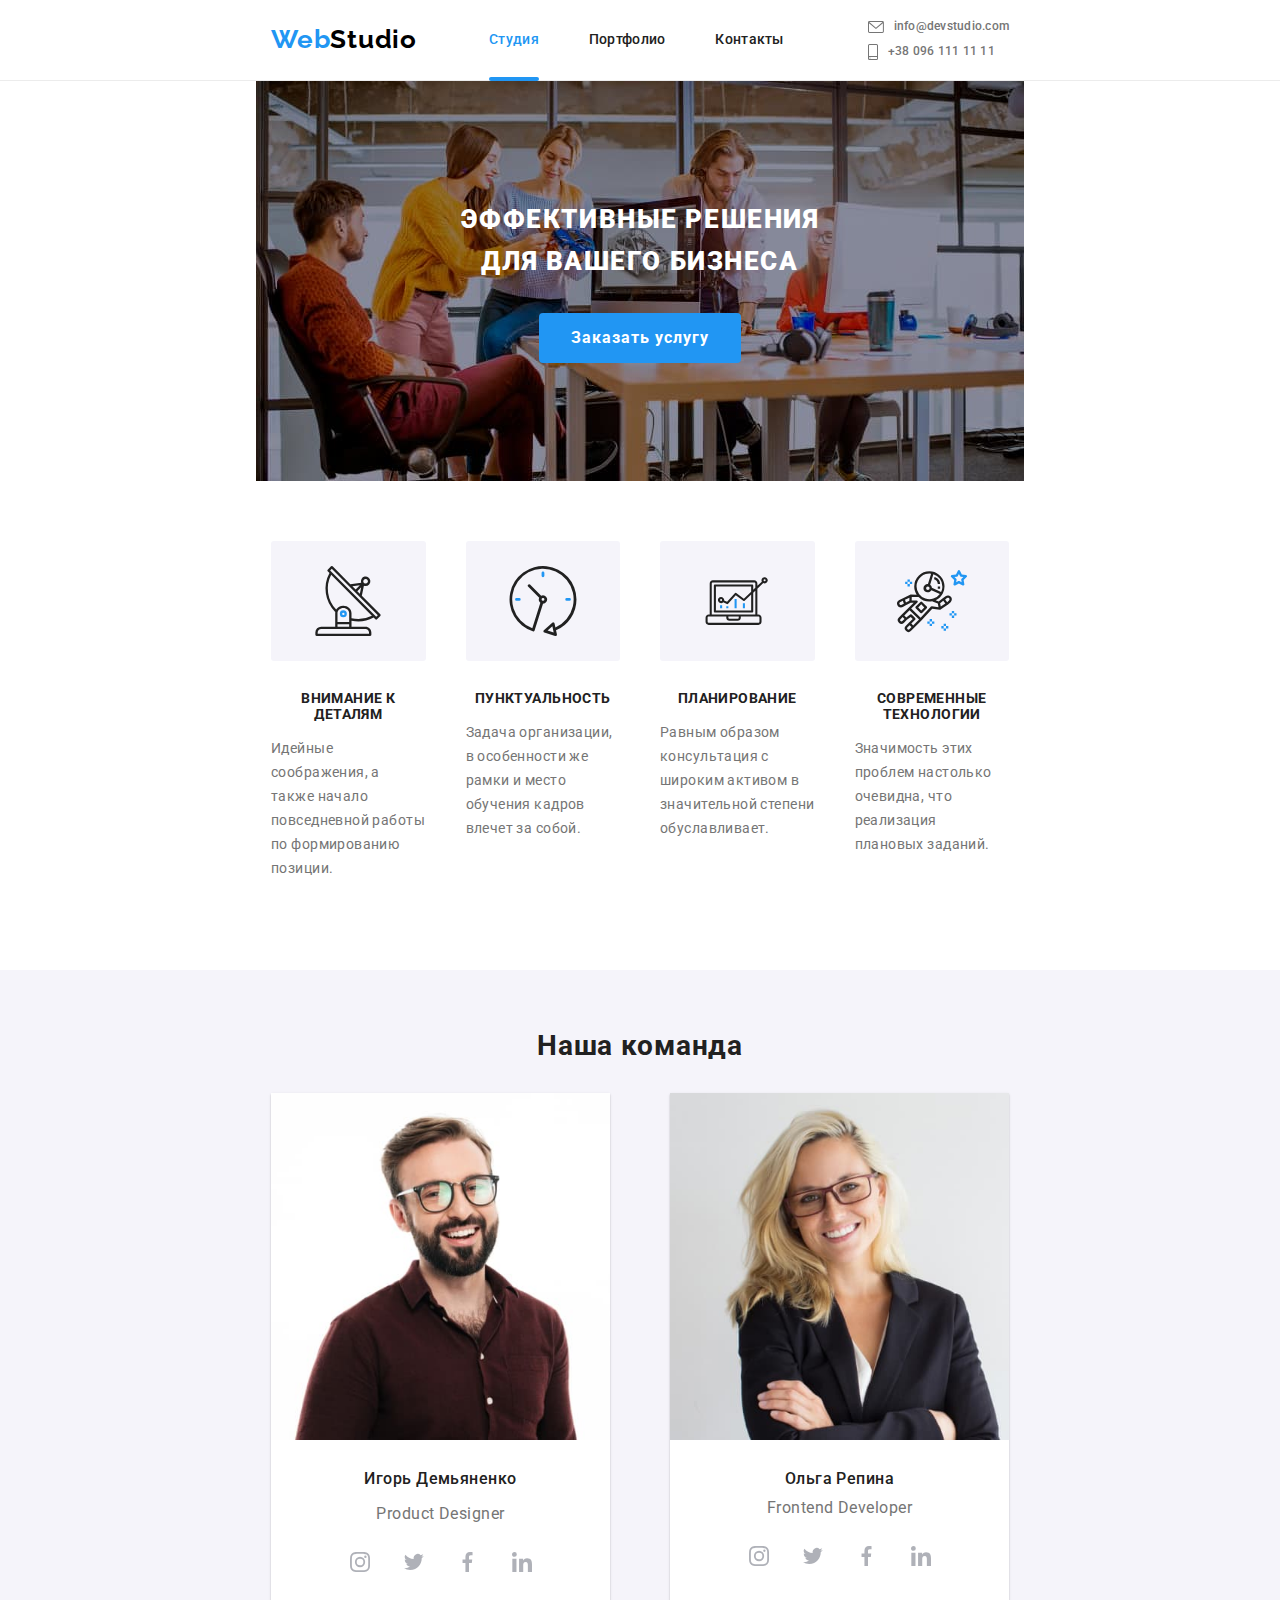
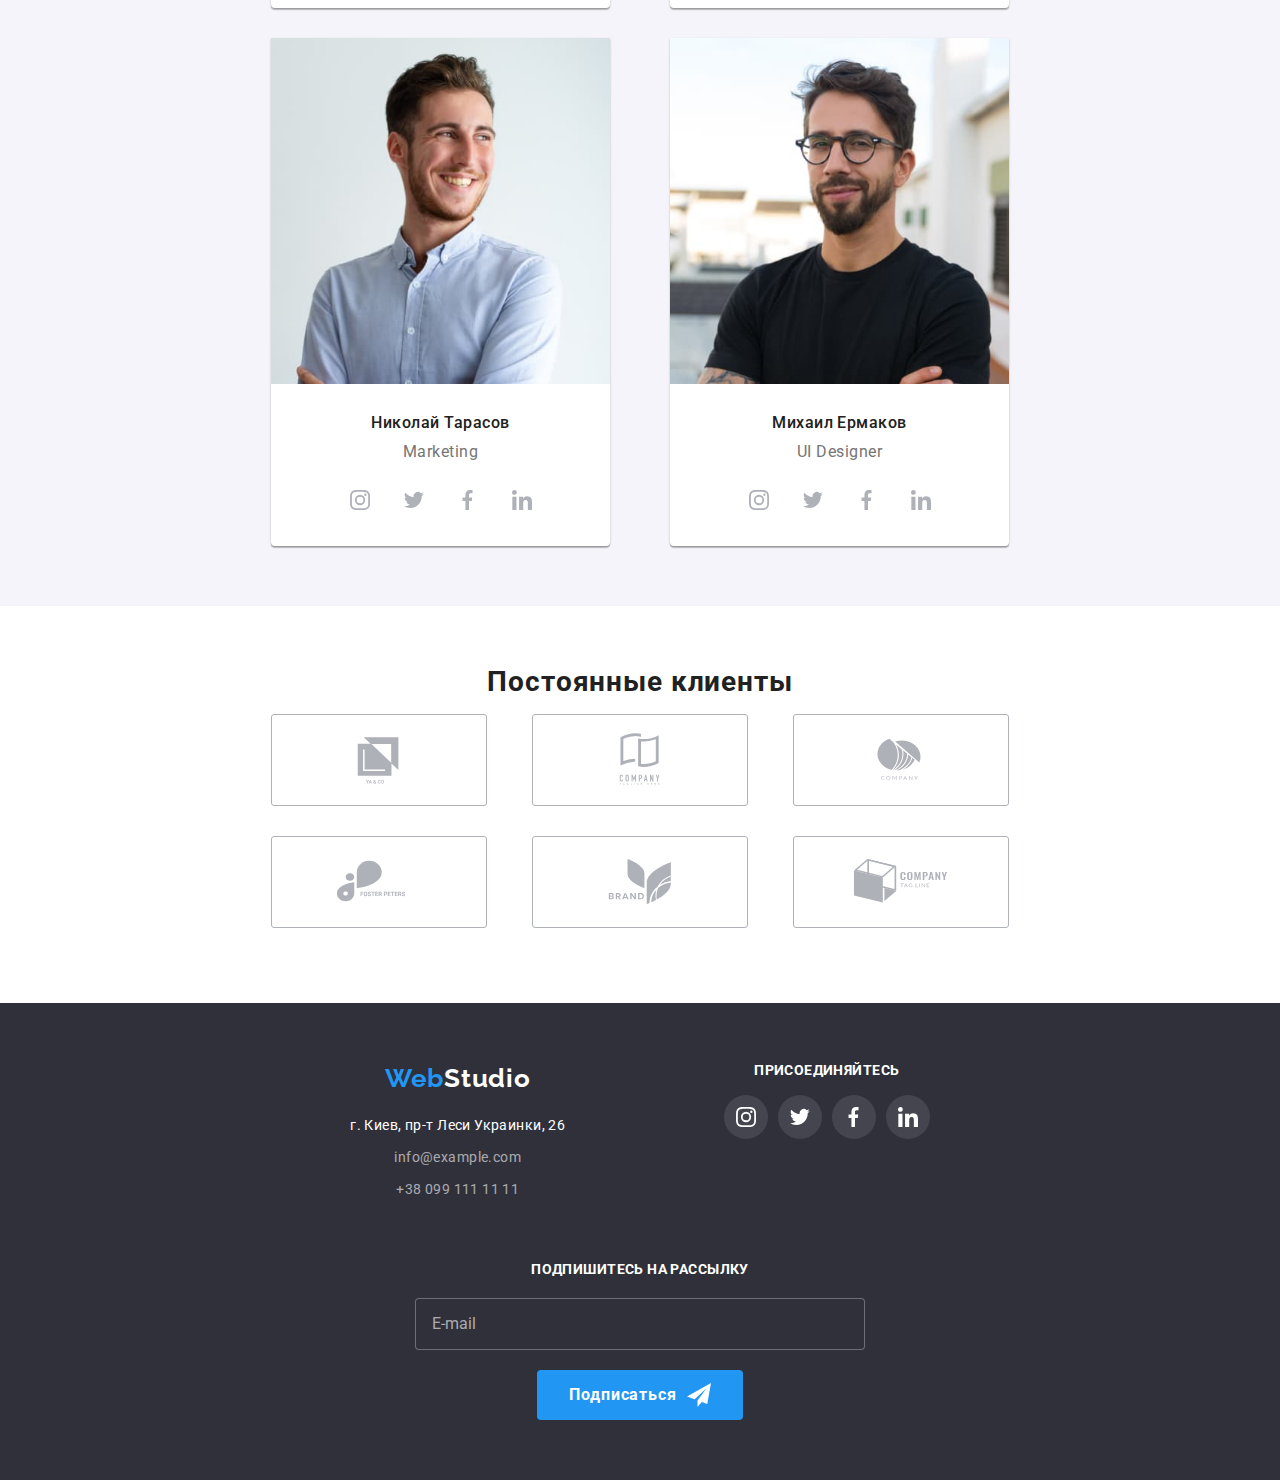
==== commit 037fd690: "HW#8 i opyt" ====
--- a/index.html
+++ b/index.html
@@ -210,7 +210,7 @@
                 <ul class="team list">
                     <li class="team__item">
                         
-                            <img 
+                            <img class="team__img"
                             sizes="(min-width:1200px) 30vw, (min-width:768px) 40vw, (min-width:480px) 90vw"
                             srcset="./images/Mobile-images/img.jpg 450w, ./images/Mobile-images/img-2x.jpg 900w"  
                             src="./images/Mobile-images/img.jpg" 
@@ -255,7 +255,7 @@
                     </li>
                     <li class="team__item">
                         
-                            <img 
+                            <img class="team__img"
                             sizes="(min-width:1200px) 30vw, (min-width:768px) 40vw, (min-width:480px) 90vw"
                             srcset="./images/Mobile-images/img-2.jpg 450w, ./images/Mobile-images/img-2-2x.jpg 900w"   
                             src="./images/Mobile-images/img-2.jpg" 
@@ -299,7 +299,7 @@
                     </li>
                     <li class="team__item">
                         
-                            <img 
+                            <img class="team__img"
                             sizes="(min-width:1200px) 33vw, (min-width:768px) 50vw, (min-width:480px) 100vw"
                             srcset="./images/Mobile-images/img-3.jpg 450w, ./images/Mobile-images/img-3-2x.jpg 900w" 
                             src="./images/Mobile-images/img-3.jpg" 
@@ -342,7 +342,7 @@
                     </li>
                     <li class="team__item">
                         
-                            <img 
+                            <img class="team__img"
                             sizes="(min-width:1200px) 33vw, (min-width:768px) 50vw, (min-width:480px) 100vw"
                             srcset="./images/Mobile-images/img-4.jpg 450w, ./images/Mobile-images/img-4-2x.jpg 900w" 
                             src="./images/Mobile-images/img-4.jpg" 
--- a/css/main.min.css
+++ b/css/main.min.css
@@ -1,2 +1,2 @@
-.logo{font-weight:700;font-size:26px;line-height:1.2;font-family:raleway, sans-serif;letter-spacing:0.03em;text-decoration:none;color:#000;-webkit-transition:color 250ms cubic-bezier(0.4, 0, 0.2, 1);transition:color 250ms cubic-bezier(0.4, 0, 0.2, 1)}.logo:hover,.logo:focus{color:#2196f3}.logo__footer{display:inline-block;margin-bottom:20px;color:#fff}.logo__part{color:#2196f3}.header{position:relative}.header__conteiner{display:-webkit-box;display:-ms-flexbox;display:flex;-webkit-box-align:center;-ms-flex-align:center;align-items:center}@media screen and (max-width: 767px){.header__conteiner{min-height:60px;-webkit-box-align:center;-ms-flex-align:center;align-items:center;-webkit-box-pack:justify;-ms-flex-pack:justify;justify-content:space-between}}@media screen and (min-width: 768px){.header{min-height:80px;border-bottom:1px solid #ececec}}body{color:#757575;background-color:#fff;font-family:roboto, sans-serif;text-decoration:none}.container{margin-left:auto;margin-right:auto;padding:0 15px}@media screen and (min-width: 480px){.container{width:480px}}@media screen and (min-width: 768px){.container{width:768px}}@media screen and (min-width: 1600px){.container{width:1200px}}@media screen and (min-width: 768px){.container__footer{display:-webkit-box;display:-ms-flexbox;display:flex;-ms-flex-wrap:wrap;flex-wrap:wrap;-ms-flex-pack:distribute;justify-content:space-around}}@media screen and (min-width: 1600px){.container__footer{-webkit-box-pack:left;-ms-flex-pack:left;justify-content:left}}.list{list-style:none;padding:0;margin:0}.hidden-topic{position:absolute;width:1px;height:1px;margin:-1px;border:0;padding:0;white-space:nowrap;-webkit-clip-path:inset(100%);clip-path:inset(100%);clip:rect(0 0 0 0);overflow:hidden}.hidden-section{display:none}@media screen and (min-width: 1600px){.hidden-section{display:block}}.section{padding:60px 0}.section__title{display:-webkit-box;display:-ms-flexbox;display:flex;-webkit-box-pack:center;-ms-flex-pack:center;justify-content:center;margin:0;font-weight:700;font-size:28px;line-height:1.17;text-align:center;letter-spacing:0.03em;color:#212121}@media screen and (min-width: 1600px){.section__title{font-size:36px;line-height:1.16;text-align:center;margin-bottom:50px}}.section--secondariBg{background-color:#f5f4fa}@media screen and (min-width: 1600px){.section{padding:94px 0}}@media screen and (min-width: 1600px){.section--noPaddingTop{padding-top:0}}.is-hidden{visibility:hidden;opacity:0;pointer-events:none;-webkit-transform:scale(0);transform:scale(0)}.header-contacts{display:-webkit-box;display:-ms-flexbox;display:flex;-webkit-box-orient:vertical;-webkit-box-direction:reverse;-ms-flex-direction:column-reverse;flex-direction:column-reverse;font-weight:500;font-size:24px;line-height:1.166;letter-spacing:0.02em}@media screen and (min-width: 768px){.header-contacts{-webkit-box-orient:vertical;-webkit-box-direction:normal;-ms-flex-direction:column;flex-direction:column;-webkit-box-pack:center;-ms-flex-pack:center;justify-content:center;margin-left:84px;font-weight:500;font-size:12px;line-height:1.14;letter-spacing:0.02em}}@media screen and (min-width: 768px) and (max-width: 1599px){.header-contacts__item:last-child{margin-top:10px}}@media screen and (min-width: 768px){.header-contacts__mailIcon{width:16px;height:12px;margin-right:10px;fill:currentColor}.header-contacts__telIcon{width:10px;height:16px;margin-right:10px;fill:currentColor}}@media screen and (min-width: 1600px){.header-contacts{-webkit-box-align:center;-ms-flex-align:center;align-items:center;-webkit-box-orient:unset;-webkit-box-direction:unset;-ms-flex-direction:unset;flex-direction:unset;font-size:14px;margin:0}.header-contacts__item:nth-last-child(2){margin-right:50px}}.header-contacts__link{text-decoration:none;color:#757575}.header-contacts__link:hover,.header-contacts__link:focus{color:#2196f3}@media screen and (min-width: 768px){.header-contacts__link{display:-webkit-box;display:-ms-flexbox;display:flex;-webkit-box-align:center;-ms-flex-align:center;align-items:center;-webkit-transition:color 250ms cubic-bezier(0.4, 0, 0.2, 1);transition:color 250ms cubic-bezier(0.4, 0, 0.2, 1)}}@media screen and (max-width: 767px){.header-contacts__link--akcent{font-size:34px;line-height:1.176;color:#2196f3}.header-contacts__item{padding:16px 0px}}@media screen and (max-width: 767px){.header-contacts__telIcon,.header-contacts__mailIcon{display:none}}.hero{padding:118px 0px;margin-left:auto;margin-right:auto;max-width:480px;height:400px;background-repeat:no-repeat;background-position:center;background-size:cover;background-color:rgba(47,48,58,0.4);background-image:url(../images/Mobile-images/hero-background-img.jpg);background-size:480px 400px;text-align:center}@media screen and (min-width: 768px){.hero{max-width:768px;background-image:url(../images/Tablet-images/hero-background-img.jpg);background-size:768px 400px}}@media screen and (min-width: 768px) and (min-device-pixel-ratio: 2), screen and (min-width: 768px) and (-webkit-min-device-pixel-ratio: 2), screen and (min-width: 768px) and (min-resolution: 192dpi), screen and (min-width: 768px) and (min-resolution: 2dppx){.hero{background-image:url(../images/Tablet-images/hero-background-img-2x.jpg)}}@media screen and (min-width: 1600px){.hero{max-width:1600px;height:600px;padding:200px 0;background-color:#2f303a;background-image:-webkit-gradient(linear, left top, right top, from(rgba(47,48,58,0.4)), to(rgba(47,48,58,0.4))),url(../images/hero-background-img.jpg);background-image:linear-gradient(to right, rgba(47,48,58,0.4), rgba(47,48,58,0.4)),url(../images/hero-background-img.jpg);background-size:1600px 600px}}@media screen and (min-width: 1600px) and (min-device-pixel-ratio: 2), screen and (min-width: 1600px) and (-webkit-min-device-pixel-ratio: 2), screen and (min-width: 1600px) and (min-resolution: 192dpi), screen and (min-width: 1600px) and (min-resolution: 2dppx){.hero{background-image:url(../images/hero-background-img-2x.jpg)}}.hero__title{display:inline-block;margin-top:0;margin-bottom:30px;max-width:360px;color:#fff;font-weight:900;font-size:26px;line-height:1.61;letter-spacing:0.06em;text-transform:uppercase}@media screen and (min-width: 1600px){.hero__title{max-width:696px;font-size:44px;line-height:1.36}}@media (min-device-pixel-ratio: 2), (-webkit-min-device-pixel-ratio: 2), (min-resolution: 192dpi), (min-resolution: 2dppx){.hero{background-image:url("../images/Mobile-images/hero-background-img-2x.jpg")}}.primary-button{display:-webkit-box;display:-ms-flexbox;display:flex;-webkit-box-align:center;-ms-flex-align:center;align-items:center;margin:auto;border-radius:4px;padding:10px 32px;font-weight:700;font-size:16px;line-height:1.87;letter-spacing:0.06em;cursor:pointer;border:0px solid transparent;background-color:#2196f3;color:#fff;-webkit-transition:color 250ms cubic-bezier(0.4, 0, 0.2, 1),background-color 250ms cubic-bezier(0.4, 0, 0.2, 1);transition:color 250ms cubic-bezier(0.4, 0, 0.2, 1),background-color 250ms cubic-bezier(0.4, 0, 0.2, 1)}.primary-button:hover,.primary-button:focus{background-color:#188ce8;color:#fff}.primary-button--margin{margin-top:20px}@media screen and (min-width: 1600px){.primary-button--margin{margin-top:0;margin-left:12px}}.primary-button--shadow{-webkit-transition:-webkit-box-shadow 250ms cubic-bezier(0.4, 0, 0.2, 1);transition:-webkit-box-shadow 250ms cubic-bezier(0.4, 0, 0.2, 1);transition:box-shadow 250ms cubic-bezier(0.4, 0, 0.2, 1);transition:box-shadow 250ms cubic-bezier(0.4, 0, 0.2, 1), -webkit-box-shadow 250ms cubic-bezier(0.4, 0, 0.2, 1)}.primary-button--shadow:hover,.primary-button--shadow:focus{-webkit-box-shadow:0px 4px 4px rgba(0,0,0,0.15);box-shadow:0px 4px 4px rgba(0,0,0,0.15)}.mobile-menu{display:-webkit-box;display:-ms-flexbox;display:flex;margin-left:auto}@media screen and (max-width: 767px){.mobile-menu{display:none;position:absolute;width:100%;left:0px;top:0px;min-height:796px;padding:48px 40px;background:#fff;-webkit-box-shadow:0px 4px 8px rgba(0,0,0,0.04),0px 2px 4px rgba(0,0,0,0.08),0px 1px 3px rgba(0,0,0,0.16);box-shadow:0px 4px 8px rgba(0,0,0,0.04),0px 2px 4px rgba(0,0,0,0.08),0px 1px 3px rgba(0,0,0,0.16)}}.mobile-menu.is-open{display:-webkit-box;display:-ms-flexbox;display:flex;-webkit-box-orient:vertical;-webkit-box-direction:normal;-ms-flex-direction:column;flex-direction:column;-webkit-box-pack:justify;-ms-flex-pack:justify;justify-content:space-between;z-index:998}.mobile-menu__button{display:-webkit-inline-box;display:-ms-inline-flexbox;display:inline-flex;margin:0;padding:0;border:none;background-color:transparent}@media screen and (min-width: 768px){.mobile-menu__button{display:none}}.mobile-menu__buttonIco{z-index:999;background-color:red}.mobile-menu__icoClose{display:none}.mobile-menu__button.is-open .mobile-menu__icoClose{display:block}.mobile-menu__button.is-open .mobile-menu__icoMenu{display:none}.site-nav{font-weight:500;font-size:40px;line-height:1.175;letter-spacing:0.02em}@media screen and (min-width: 768px){.site-nav{display:-webkit-box;display:-ms-flexbox;display:flex;font-size:14px;line-height:1.14}}.site-nav__item{padding:16px 0px}@media screen and (min-width: 768px){.site-nav__item{padding:0}.site-nav__item:not(:last-child){margin-right:50px}}.site-nav__item:first-child{padding-top:0}.site-nav__item:last-child{padding-bottom:0}.site-nav__link{text-decoration:none;color:#212121}.site-nav__link:hover,.site-nav__link:focus{color:#2196f3}@media screen and (min-width: 768px){.site-nav__link{display:block;padding-top:32px;padding-bottom:32px;-webkit-transition:color 250ms cubic-bezier(0.4, 0, 0.2, 1);transition:color 250ms cubic-bezier(0.4, 0, 0.2, 1)}}.site-nav__link--current{color:#2196f3}@media screen and (min-width: 768px){.site-nav__link--current{position:relative}.site-nav__link--current::after{content:" ";position:absolute;bottom:-1px;left:0;width:100%;border:2px solid #2196f3;border-radius:2px;background-color:#2196f3}}@media screen and (min-width: 1600px){.site-nav{margin-right:305px}}.header-social{display:-webkit-box;display:-ms-flexbox;display:flex;margin-top:48px}.header-social__item{padding:0 10px}.header-social__item:first-child{padding-left:0}.header-social__item:last-child{padding-right:0}.header-social__item:not(:last-child){border-right:1px solid rgba(33,33,33,0.2)}.header-social__link{font-weight:500;font-size:18px;line-height:1.22;letter-spacing:0.02em;text-decoration:none;color:#2196f3}@media screen and (min-width: 768px){.header-social{display:none}}.features{-webkit-box-pack:justify;-ms-flex-pack:justify;justify-content:space-between}.features__box{display:-webkit-box;display:-ms-flexbox;display:flex;-webkit-box-pack:center;-ms-flex-pack:center;justify-content:center;-webkit-box-align:center;-ms-flex-align:center;align-items:center;height:120px;border-radius:3px;background-color:#f5f4fa}.features__item:not(:last-child){margin-bottom:30px}.features__title{display:-webkit-box;display:-ms-flexbox;display:flex;-webkit-box-pack:center;-ms-flex-pack:center;justify-content:center;margin-top:30px;font-size:14px;line-height:1.14;text-align:center;letter-spacing:0.03em;text-transform:uppercase;color:#212121}@media screen and (min-width: 1600px){.features__title{-webkit-box-pack:left;-ms-flex-pack:left;justify-content:left}}.features__text{margin:0;font-size:14px;line-height:1.71;letter-spacing:0.03em}.features__icon{width:70px;height:70px}@media screen and (min-width: 768px){.features{display:-webkit-box;display:-ms-flexbox;display:flex;-ms-flex-wrap:wrap;flex-wrap:wrap}.features__item{margin:0;width:calc((100% - 2 * 30px) / 2)}}@media screen and (min-width: 768px){.features__item{width:calc((100% - 4 * 30px) / 4)}}.team__item{margin-top:30px;background-color:#fff;-webkit-box-shadow:0px 1px 3px rgba(0,0,0,0.12),0px 1px 1px rgba(0,0,0,0.14),0px 2px 1px rgba(0,0,0,0.2);box-shadow:0px 1px 3px rgba(0,0,0,0.12),0px 1px 1px rgba(0,0,0,0.14),0px 2px 1px rgba(0,0,0,0.2);border-radius:0px 0px 4px 4px}@media screen and (min-width: 768px){.team__item{width:calc((100% - 2 * 30px) / 2)}}@media screen and (min-width: 1600px){.team__item{width:calc((100% - 4 * 30px) / 4)}}.team__caption{padding:30px 0 24px 0}.team__name{margin:0 0 10px 0;font-weight:500;font-size:16px;line-height:1.18;text-align:center;letter-spacing:0.03em;color:#212121}.team__title{font-weight:400;font-size:16px;line-height:1.18;text-align:center;letter-spacing:0.03em}@media screen and (min-width: 768px){.team{display:-webkit-box;display:-ms-flexbox;display:flex;-ms-flex-wrap:wrap;flex-wrap:wrap;-webkit-box-pack:justify;-ms-flex-pack:justify;justify-content:space-between}}.footer-social-box{margin-top:60px}@media screen and (min-width: 768px){.footer-social-box{margin:0}}@media screen and (min-width: 1600px){.footer-social-box{margin-left:auto}}.social-list{display:-webkit-box;display:-ms-flexbox;display:flex;-webkit-box-pack:center;-ms-flex-pack:center;justify-content:center;margin-top:16px}.social-list__item:not(:last-child){margin-right:10px}.social-list__link{display:-webkit-box;display:-ms-flexbox;display:flex;-webkit-box-pack:center;-ms-flex-pack:center;justify-content:center;-webkit-box-align:center;-ms-flex-align:center;align-items:center;height:44px;width:44px;background-color:#fff;border-radius:50%;fill:#afb1b8}.social-list__link:hover,.social-list__link:focus{background-color:#2196f3;fill:#fff}.social-list__link--color{background-color:rgba(255,255,255,0.1);fill:#fff}.social-list__icon{width:20px;height:20px}.social-list__title{margin:0;font-weight:700;font-size:14px;line-height:1.14;letter-spacing:0.03em;text-transform:uppercase;color:#ffffff}.backdrop{position:fixed;top:0;left:0;width:100%;height:100%;background:rgba(0,0,0,0.2);opacity:1;-webkit-transform:scale(1);transform:scale(1);-webkit-transition:opacity 250ms cubic-bezier(0.4, 0, 0.2, 1),visibility 250ms cubic-bezier(0.4, 0, 0.2, 1),-webkit-transform 250ms cubic-bezier(0.4, 0, 0.2, 1);transition:opacity 250ms cubic-bezier(0.4, 0, 0.2, 1),visibility 250ms cubic-bezier(0.4, 0, 0.2, 1),-webkit-transform 250ms cubic-bezier(0.4, 0, 0.2, 1);transition:opacity 250ms cubic-bezier(0.4, 0, 0.2, 1),visibility 250ms cubic-bezier(0.4, 0, 0.2, 1),transform 250ms cubic-bezier(0.4, 0, 0.2, 1);transition:opacity 250ms cubic-bezier(0.4, 0, 0.2, 1),visibility 250ms cubic-bezier(0.4, 0, 0.2, 1),transform 250ms cubic-bezier(0.4, 0, 0.2, 1),-webkit-transform 250ms cubic-bezier(0.4, 0, 0.2, 1)}.modal{position:absolute;top:50%;left:50%;-webkit-transform:translate(-50%, -50%);transform:translate(-50%, -50%);min-width:450px;min-height:609px;background-color:#fff;padding:40px 40px;-webkit-box-shadow:0px 1px 3px rgba(0,0,0,0.12),0px 1px 1px rgba(0,0,0,0.14),0px 2px 1px rgba(0,0,0,0.2);box-shadow:0px 1px 3px rgba(0,0,0,0.12),0px 1px 1px rgba(0,0,0,0.14),0px 2px 1px rgba(0,0,0,0.2);border-radius:4px}.modal__closebutton{position:absolute;top:8px;right:8px;width:30px;height:30px;display:-webkit-box;display:-ms-flexbox;display:flex;-webkit-box-pack:center;-ms-flex-pack:center;justify-content:center;-webkit-box-align:center;-ms-flex-align:center;align-items:center;border:1px solid rgba(0,0,0,0.1);border-radius:50%;cursor:pointer;background-color:#fff;-webkit-transition:fill 250ms cubic-bezier(0.4, 0, 0.2, 1);transition:fill 250ms cubic-bezier(0.4, 0, 0.2, 1)}.modal__closebutton:hover,.modal__closebutton:focus{color:#2196f3;fill:#2196f3}.modal__closeicon{width:30px;height:30px}.modal__form{display:-webkit-box;display:-ms-flexbox;display:flex;-webkit-box-orient:vertical;-webkit-box-direction:normal;-ms-flex-direction:column;flex-direction:column;-webkit-box-align:center;-ms-flex-align:center;align-items:center;-webkit-box-pack:center;-ms-flex-pack:center;justify-content:center}.modal__title{margin-top:0;margin-bottom:12px;font-size:20px;line-height:1.15;letter-spacing:0.03em;text-align:center;color:#212121}.modal__inputbox{display:-webkit-box;display:-ms-flexbox;display:flex;-webkit-box-orient:vertical;-webkit-box-direction:normal;-ms-flex-direction:column;flex-direction:column;position:relative;width:100%;margin-bottom:10px;font-size:12px;line-height:1.14;letter-spacing:0.01em;color:#757575}.modal__input{-webkit-box-sizing:border-box;box-sizing:border-box;height:40px;border-radius:4px;padding-left:40px;margin-top:4px;border:1px solid rgba(33,33,33,0.2);-webkit-transition:border-color 250ms cubic-bezier(0.4, 0, 0.2, 1);transition:border-color 250ms cubic-bezier(0.4, 0, 0.2, 1)}.modal__input:focus{border-color:#2196f3}.modal__input:focus+.modal__inputicon{fill:#2196f3}.modal__inputicon{position:absolute;width:18px;height:18px;left:12px;bottom:11px;-webkit-transition:fill 250ms cubic-bezier(0.4, 0, 0.2, 1);transition:fill 250ms cubic-bezier(0.4, 0, 0.2, 1)}.modal__commentbox{display:-webkit-box;display:-ms-flexbox;display:flex;-webkit-box-orient:vertical;-webkit-box-direction:normal;-ms-flex-direction:column;flex-direction:column;width:100%;margin-bottom:20px;font-size:12px;line-height:1.14;letter-spacing:0.01em;color:#757575}.modal__commenttextarea{height:120px;padding:12px 16px;margin-top:4px;border:1px solid rgba(33,33,33,0.2);border-radius:4px;resize:none}.modal__commenttextarea::-webkit-input-placeholder{font-size:14px;line-height:1.14;letter-spacing:0.01em;color:rgba(117,117,117,0.5)}.modal__commenttextarea:-ms-input-placeholder{font-size:14px;line-height:1.14;letter-spacing:0.01em;color:rgba(117,117,117,0.5)}.modal__commenttextarea::-ms-input-placeholder{font-size:14px;line-height:1.14;letter-spacing:0.01em;color:rgba(117,117,117,0.5)}.modal__commenttextarea::placeholder{font-size:14px;line-height:1.14;letter-spacing:0.01em;color:rgba(117,117,117,0.5)}.modal__policy{margin-bottom:30px;font-size:14px;line-height:1.71;letter-spacing:0.03em;color:#757575}.modal__policylink{-webkit-text-decoration-line:underline;text-decoration-line:underline;color:#2196f3}.client{display:-webkit-box;display:-ms-flexbox;display:flex;-ms-flex-wrap:wrap;flex-wrap:wrap;-webkit-box-pack:justify;-ms-flex-pack:justify;justify-content:space-between}.client__item{width:calc((100% - 2 * 30px) / 2)}@media screen and (min-width: 768px){.client__item{width:calc((100% - 3 * 30px) / 3)}}@media screen and (min-width: 1600px){.client__item{width:calc((100% - 6 * 30px) / 6)}}.client__link{display:-webkit-box;display:-ms-flexbox;display:flex;-webkit-box-align:center;-ms-flex-align:center;align-items:center;-webkit-box-pack:center;-ms-flex-pack:center;justify-content:center;width:100%;height:92px;margin:15px;border:1px solid #afb1b8;border-radius:3px;fill:#afb1b8}@media screen and (min-width: 1600px){.client__link{margin:0}}.client__icon{height:60px;width:106px}.client__link:hover,.client__link:focus{fill:#2196f3;border:1px solid #2196f3;border-radius:3px}.footer{background-color:#2f303a;padding-top:60px;padding-bottom:60px;text-align:center}@media screen and (min-width: 1600px){.footer{text-align:left}}.contact__item:not(:last-child){margin-bottom:8px}.contact__link{font-weight:400;font-size:14px;line-height:1.71;text-align:center;letter-spacing:0.03em;color:rgba(255,255,255,0.6);text-decoration:none;font-style:normal}.contact__link:hover,.contact__link:focus{color:#2196f3}.contact__link--white{color:#fff}.subscription{margin-top:60px}.subscription__title{margin:0;font-weight:700;font-size:14px;line-height:1.14;letter-spacing:0.03em;text-transform:uppercase;color:#fff}.subscription__box{margin-top:20px}@media screen and (min-width: 1600px){.subscription__box{display:-webkit-box;display:-ms-flexbox;display:flex}}.subscription__input{width:100%;border:1px solid rgba(255,255,255,0.3);border-radius:4px;padding:16px;background-color:#2f303a;color:#fff}@media screen and (min-width: 768px){.subscription__input{min-width:450px}}@media screen and (min-width: 1600px){.subscription__input{min-width:358px}}.subscription__input::-webkit-input-placeholder{color:rgba(255,255,255,0.6)}.subscription__input:-ms-input-placeholder{color:rgba(255,255,255,0.6)}.subscription__input::-ms-input-placeholder{color:rgba(255,255,255,0.6)}.subscription__input::placeholder{color:rgba(255,255,255,0.6)}.subscription__icon{margin-left:10px;width:24px;height:24px}@media screen and (min-width: 1600px){.subscription{margin:0 0 0 93px}}.filters-list{display:-webkit-box;display:-ms-flexbox;display:flex;-ms-flex-wrap:wrap;flex-wrap:wrap;-webkit-box-pack:left;-ms-flex-pack:left;justify-content:left}.filters-list__item:not(:last-child){margin-right:8px}.filters-list__item:nth-child(-n+3){margin-bottom:8px}.filters-list__button{background-color:#f5f4fa;color:#212121;font-family:"Roboto";font-weight:500;font-size:16px;line-height:1.62;text-align:center;letter-spacing:0.03em;cursor:pointer;border-radius:4px;padding:6px 22px;border:transparent;-webkit-transition:background-color 250ms cubic-bezier(0.4, 0, 0.2, 1),color 250ms cubic-bezier(0.4, 0, 0.2, 1),-webkit-box-shadow 250ms cubic-bezier(0.4, 0, 0.2, 1);transition:background-color 250ms cubic-bezier(0.4, 0, 0.2, 1),color 250ms cubic-bezier(0.4, 0, 0.2, 1),-webkit-box-shadow 250ms cubic-bezier(0.4, 0, 0.2, 1);transition:background-color 250ms cubic-bezier(0.4, 0, 0.2, 1),color 250ms cubic-bezier(0.4, 0, 0.2, 1),box-shadow 250ms cubic-bezier(0.4, 0, 0.2, 1);transition:background-color 250ms cubic-bezier(0.4, 0, 0.2, 1),color 250ms cubic-bezier(0.4, 0, 0.2, 1),box-shadow 250ms cubic-bezier(0.4, 0, 0.2, 1),-webkit-box-shadow 250ms cubic-bezier(0.4, 0, 0.2, 1)}.filters-list__button:hover,.filters-list__button:focus{background-color:#2196f3;color:#fff;-webkit-box-shadow:0px 3px 1px rgba(0,0,0,0.1),0px 1px 2px rgba(0,0,0,0.08),0px 2px 2px rgba(0,0,0,0.12);box-shadow:0px 3px 1px rgba(0,0,0,0.1),0px 1px 2px rgba(0,0,0,0.08),0px 2px 2px rgba(0,0,0,0.12);border-radius:4px}@media screen and (min-width: 768px){.filters-list{-webkit-box-pack:center;-ms-flex-pack:center;justify-content:center}}.portfolio{margin-top:40px}@media screen and (max-width: 480px){.portfolio__item:not(:last-child){margin-bottom:30px}}.portfolio__link{display:block;text-decoration:none;-webkit-transition:-webkit-box-shadow 250ms cubic-bezier(0.4, 0, 0.2, 1);transition:-webkit-box-shadow 250ms cubic-bezier(0.4, 0, 0.2, 1);transition:box-shadow 250ms cubic-bezier(0.4, 0, 0.2, 1);transition:box-shadow 250ms cubic-bezier(0.4, 0, 0.2, 1), -webkit-box-shadow 250ms cubic-bezier(0.4, 0, 0.2, 1)}.portfolio__link:hover,.portfolio__link:focus{background-color:#fff;color:#2196f3;-webkit-box-shadow:0px 1px 1px rgba(0,0,0,0.12),0px 4px 4px rgba(0,0,0,0.06),1px 4px 6px rgba(0,0,0,0.16);box-shadow:0px 1px 1px rgba(0,0,0,0.12),0px 4px 4px rgba(0,0,0,0.06),1px 4px 6px rgba(0,0,0,0.16)}.portfolio__thumb{overflow:hidden;position:relative}.portfolio__description{margin:0;font-size:18px;line-height:1.55;letter-spacing:0.03em;color:#fff}.portfolio__sign{border-left:1px solid #ececec;border-right:1px solid #ececec;border-bottom:1px solid #ececec;padding-left:24px;padding-top:20px;padding-bottom:24px;padding-right:20px}.portfolio__name{color:#212121;font-weight:700;font-size:18px;line-height:2;letter-spacing:0.06em}.portfolio__title{color:#757575;margin-top:4px;font-size:16px;line-height:1.87;letter-spacing:0.03em;display:block}.portfolio__modal{display:-webkit-box;display:-ms-flexbox;display:flex;position:absolute;-webkit-box-align:center;-ms-flex-align:center;align-items:center;-webkit-box-pack:center;-ms-flex-pack:center;justify-content:center;border:1px solid #000000;-webkit-box-shadow:0px 4px 4px rgba(0,0,0,0.25);box-shadow:0px 4px 4px rgba(0,0,0,0.25);padding:63px 24px;width:100%;height:100%;top:0;background:rgba(33,150,243,0.9);pointer-events:none;opacity:0;-webkit-transform:translateY(294px);transform:translateY(294px);-webkit-transition:opacity 250ms cubic-bezier(0.4, 0, 0.2, 1),-webkit-transform 250ms cubic-bezier(0.4, 0, 0.2, 1);transition:opacity 250ms cubic-bezier(0.4, 0, 0.2, 1),-webkit-transform 250ms cubic-bezier(0.4, 0, 0.2, 1);transition:opacity 250ms cubic-bezier(0.4, 0, 0.2, 1),transform 250ms cubic-bezier(0.4, 0, 0.2, 1);transition:opacity 250ms cubic-bezier(0.4, 0, 0.2, 1),transform 250ms cubic-bezier(0.4, 0, 0.2, 1),-webkit-transform 250ms cubic-bezier(0.4, 0, 0.2, 1)}.portfolio__link:hover .portfolio__modal,.portfolio__link:focus .portfolio__modal{opacity:1;-webkit-transform:translateY(0);transform:translateY(0)}@media screen and (min-width: 768px){.portfolio{display:-webkit-box;display:-ms-flexbox;display:flex;-ms-flex-wrap:wrap;flex-wrap:wrap;-webkit-box-pack:justify;-ms-flex-pack:justify;justify-content:space-between}}@media screen and (min-width: 768px) and (max-width: 1599px){.portfolio__item{width:354px;margin-right:30px;margin-bottom:30px}.portfolio__item:nth-child(2n){margin-right:0}.portfolio__item:nth-last-child(-n+2){margin-bottom:0px}}@media screen and (min-width: 1600px){.portfolio__item{position:relative;width:370px;margin-right:30px;margin-bottom:30px}.portfolio__item:nth-child(3n){margin-right:0}.portfolio__item:nth-last-child(-n+3){margin-bottom:0px}}.what-we-do{display:-webkit-box;display:-ms-flexbox;display:flex;-webkit-box-pack:justify;-ms-flex-pack:justify;justify-content:space-between}.what-we-do__item{position:relative}.what-we-do__bg{display:-webkit-box;display:-ms-flexbox;display:flex;-webkit-box-align:center;-ms-flex-align:center;align-items:center;-webkit-box-pack:center;-ms-flex-pack:center;justify-content:center;width:370px;height:70px;background-color:rgba(47,48,58,0.8);position:absolute;bottom:0}.what-we-do__text{margin:0;font-size:14px;font-weight:700;line-height:1.14;letter-spacing:0.03em;text-align:center;color:#fff;text-transform:uppercase}
+.logo{font-weight:700;font-size:26px;line-height:1.2;font-family:raleway, sans-serif;letter-spacing:0.03em;text-decoration:none;color:#000;-webkit-transition:color 250ms cubic-bezier(0.4, 0, 0.2, 1);transition:color 250ms cubic-bezier(0.4, 0, 0.2, 1)}.logo:hover,.logo:focus{color:#2196f3}.logo__footer{display:inline-block;margin-bottom:20px;color:#fff}.logo__part{color:#2196f3}.header{position:relative}.header__conteiner{display:-webkit-box;display:-ms-flexbox;display:flex;-webkit-box-align:center;-ms-flex-align:center;align-items:center}@media screen and (max-width: 767px){.header__conteiner{min-height:60px;-webkit-box-align:center;-ms-flex-align:center;align-items:center;-webkit-box-pack:justify;-ms-flex-pack:justify;justify-content:space-between}}@media screen and (min-width: 768px){.header{min-height:80px;border-bottom:1px solid #ececec}}body{color:#757575;background-color:#fff;font-family:roboto, sans-serif;text-decoration:none}.container{margin-left:auto;margin-right:auto;padding:0 15px}@media screen and (min-width: 480px){.container{width:480px}}@media screen and (min-width: 768px){.container{width:768px}}@media screen and (min-width: 1600px){.container{width:1200px}}@media screen and (min-width: 768px){.container__footer{display:-webkit-box;display:-ms-flexbox;display:flex;-ms-flex-wrap:wrap;flex-wrap:wrap;-ms-flex-pack:distribute;justify-content:space-around}}@media screen and (min-width: 1600px){.container__footer{-webkit-box-pack:left;-ms-flex-pack:left;justify-content:left}}.list{list-style:none;padding:0;margin:0}.hidden-topic{position:absolute;width:1px;height:1px;margin:-1px;border:0;padding:0;white-space:nowrap;-webkit-clip-path:inset(100%);clip-path:inset(100%);clip:rect(0 0 0 0);overflow:hidden}.hidden-section{display:none}@media screen and (min-width: 1600px){.hidden-section{display:block}}.section{padding:60px 0}.section__title{display:-webkit-box;display:-ms-flexbox;display:flex;-webkit-box-pack:center;-ms-flex-pack:center;justify-content:center;margin:0;font-weight:700;font-size:28px;line-height:1.17;text-align:center;letter-spacing:0.03em;color:#212121}@media screen and (min-width: 1600px){.section__title{font-size:36px;line-height:1.16;text-align:center;margin-bottom:50px}}.section--secondariBg{background-color:#f5f4fa}@media screen and (min-width: 1600px){.section{padding:94px 0}}@media screen and (min-width: 1600px){.section--noPaddingTop{padding-top:0}}.is-hidden{visibility:hidden;opacity:0;pointer-events:none;-webkit-transform:scale(0);transform:scale(0)}.header-contacts{display:-webkit-box;display:-ms-flexbox;display:flex;-webkit-box-orient:vertical;-webkit-box-direction:reverse;-ms-flex-direction:column-reverse;flex-direction:column-reverse;font-weight:500;font-size:24px;line-height:1.166;letter-spacing:0.02em}@media screen and (min-width: 768px){.header-contacts{-webkit-box-orient:vertical;-webkit-box-direction:normal;-ms-flex-direction:column;flex-direction:column;-webkit-box-pack:center;-ms-flex-pack:center;justify-content:center;margin-left:84px;font-weight:500;font-size:12px;line-height:1.14;letter-spacing:0.02em}}@media screen and (min-width: 768px) and (max-width: 1599px){.header-contacts__item:last-child{margin-top:10px}}@media screen and (min-width: 768px){.header-contacts__mailIcon{width:16px;height:12px;margin-right:10px;fill:currentColor}.header-contacts__telIcon{width:10px;height:16px;margin-right:10px;fill:currentColor}}@media screen and (min-width: 1600px){.header-contacts{-webkit-box-align:center;-ms-flex-align:center;align-items:center;-webkit-box-orient:unset;-webkit-box-direction:unset;-ms-flex-direction:unset;flex-direction:unset;font-size:14px;margin:0}.header-contacts__item:nth-last-child(2){margin-right:50px}}.header-contacts__link{text-decoration:none;color:#757575}.header-contacts__link:hover,.header-contacts__link:focus{color:#2196f3}@media screen and (min-width: 768px){.header-contacts__link{display:-webkit-box;display:-ms-flexbox;display:flex;-webkit-box-align:center;-ms-flex-align:center;align-items:center;-webkit-transition:color 250ms cubic-bezier(0.4, 0, 0.2, 1);transition:color 250ms cubic-bezier(0.4, 0, 0.2, 1)}}@media screen and (max-width: 767px){.header-contacts__link--akcent{font-size:34px;line-height:1.176;color:#2196f3}.header-contacts__item{padding:16px 0px}}@media screen and (max-width: 767px){.header-contacts__telIcon,.header-contacts__mailIcon{display:none}}.hero{padding:118px 0px;margin-left:auto;margin-right:auto;max-width:480px;height:400px;background-repeat:no-repeat;background-position:center;background-size:cover;background-color:rgba(47,48,58,0.4);background-image:url(../images/Mobile-images/hero-background-img.jpg);background-size:480px 400px;text-align:center}@media screen and (min-width: 768px){.hero{max-width:768px;background-image:url(../images/Tablet-images/hero-background-img.jpg);background-size:768px 400px}}@media screen and (min-width: 768px) and (min-device-pixel-ratio: 2), screen and (min-width: 768px) and (-webkit-min-device-pixel-ratio: 2), screen and (min-width: 768px) and (min-resolution: 192dpi), screen and (min-width: 768px) and (min-resolution: 2dppx){.hero{background-image:url(../images/Tablet-images/hero-background-img-2x.jpg)}}@media screen and (min-width: 1600px){.hero{max-width:1600px;height:600px;padding:200px 0;background-color:#2f303a;background-image:-webkit-gradient(linear, left top, right top, from(rgba(47,48,58,0.4)), to(rgba(47,48,58,0.4))),url(../images/hero-background-img.jpg);background-image:linear-gradient(to right, rgba(47,48,58,0.4), rgba(47,48,58,0.4)),url(../images/hero-background-img.jpg);background-size:1600px 600px}}@media screen and (min-width: 1600px) and (min-device-pixel-ratio: 2), screen and (min-width: 1600px) and (-webkit-min-device-pixel-ratio: 2), screen and (min-width: 1600px) and (min-resolution: 192dpi), screen and (min-width: 1600px) and (min-resolution: 2dppx){.hero{background-image:url(../images/hero-background-img-2x.jpg)}}.hero__title{display:inline-block;margin-top:0;margin-bottom:30px;max-width:360px;color:#fff;font-weight:900;font-size:26px;line-height:1.61;letter-spacing:0.06em;text-transform:uppercase}@media screen and (min-width: 1600px){.hero__title{max-width:696px;font-size:44px;line-height:1.36}}@media (min-device-pixel-ratio: 2), (-webkit-min-device-pixel-ratio: 2), (min-resolution: 192dpi), (min-resolution: 2dppx){.hero{background-image:url("../images/Mobile-images/hero-background-img-2x.jpg")}}.primary-button{display:-webkit-box;display:-ms-flexbox;display:flex;-webkit-box-align:center;-ms-flex-align:center;align-items:center;margin:auto;border-radius:4px;padding:10px 32px;font-weight:700;font-size:16px;line-height:1.87;letter-spacing:0.06em;cursor:pointer;border:0px solid transparent;background-color:#2196f3;color:#fff;-webkit-transition:color 250ms cubic-bezier(0.4, 0, 0.2, 1),background-color 250ms cubic-bezier(0.4, 0, 0.2, 1);transition:color 250ms cubic-bezier(0.4, 0, 0.2, 1),background-color 250ms cubic-bezier(0.4, 0, 0.2, 1)}.primary-button:hover,.primary-button:focus{background-color:#188ce8;color:#fff}.primary-button--margin{margin-top:20px}@media screen and (min-width: 1600px){.primary-button--margin{margin-top:0;margin-left:12px}}.primary-button--shadow{-webkit-transition:-webkit-box-shadow 250ms cubic-bezier(0.4, 0, 0.2, 1);transition:-webkit-box-shadow 250ms cubic-bezier(0.4, 0, 0.2, 1);transition:box-shadow 250ms cubic-bezier(0.4, 0, 0.2, 1);transition:box-shadow 250ms cubic-bezier(0.4, 0, 0.2, 1), -webkit-box-shadow 250ms cubic-bezier(0.4, 0, 0.2, 1)}.primary-button--shadow:hover,.primary-button--shadow:focus{-webkit-box-shadow:0px 4px 4px rgba(0,0,0,0.15);box-shadow:0px 4px 4px rgba(0,0,0,0.15)}.mobile-menu{display:-webkit-box;display:-ms-flexbox;display:flex;margin-left:auto}@media screen and (max-width: 767px){.mobile-menu{display:none;position:absolute;width:100%;left:0px;top:0px;min-height:796px;padding:48px 40px;background:#fff;-webkit-box-shadow:0px 4px 8px rgba(0,0,0,0.04),0px 2px 4px rgba(0,0,0,0.08),0px 1px 3px rgba(0,0,0,0.16);box-shadow:0px 4px 8px rgba(0,0,0,0.04),0px 2px 4px rgba(0,0,0,0.08),0px 1px 3px rgba(0,0,0,0.16)}}.mobile-menu.is-open{display:-webkit-box;display:-ms-flexbox;display:flex;-webkit-box-orient:vertical;-webkit-box-direction:normal;-ms-flex-direction:column;flex-direction:column;-webkit-box-pack:justify;-ms-flex-pack:justify;justify-content:space-between;z-index:997}.mobile-menu__button{display:-webkit-inline-box;display:-ms-inline-flexbox;display:inline-flex;margin:0;padding:0;border:none;background-color:transparent}@media screen and (min-width: 768px){.mobile-menu__button{display:none}}.mobile-menu__buttonIco{z-index:998}.mobile-menu__icoClose{display:none}.mobile-menu__button.is-open .mobile-menu__icoClose{display:block}.mobile-menu__button.is-open .mobile-menu__icoMenu{display:none}.site-nav{font-weight:500;font-size:40px;line-height:1.175;letter-spacing:0.02em}@media screen and (min-width: 768px){.site-nav{display:-webkit-box;display:-ms-flexbox;display:flex;font-size:14px;line-height:1.14}}.site-nav__item{padding:16px 0px}@media screen and (min-width: 768px){.site-nav__item{padding:0}.site-nav__item:not(:last-child){margin-right:50px}}.site-nav__item:first-child{padding-top:0}.site-nav__item:last-child{padding-bottom:0}.site-nav__link{text-decoration:none;color:#212121}.site-nav__link:hover,.site-nav__link:focus{color:#2196f3}@media screen and (min-width: 768px){.site-nav__link{display:block;padding-top:32px;padding-bottom:32px;-webkit-transition:color 250ms cubic-bezier(0.4, 0, 0.2, 1);transition:color 250ms cubic-bezier(0.4, 0, 0.2, 1)}}.site-nav__link--current{color:#2196f3}@media screen and (min-width: 768px){.site-nav__link--current{position:relative}.site-nav__link--current::after{content:" ";position:absolute;bottom:-1px;left:0;width:100%;border:2px solid #2196f3;border-radius:2px;background-color:#2196f3}}@media screen and (min-width: 1600px){.site-nav{margin-right:305px}}.header-social{display:-webkit-box;display:-ms-flexbox;display:flex;margin-top:48px}.header-social__item{padding:0 10px}.header-social__item:first-child{padding-left:0}.header-social__item:last-child{padding-right:0}.header-social__item:not(:last-child){border-right:1px solid rgba(33,33,33,0.2)}.header-social__link{font-weight:500;font-size:18px;line-height:1.22;letter-spacing:0.02em;text-decoration:none;color:#2196f3}@media screen and (min-width: 768px){.header-social{display:none}}.features{-webkit-box-pack:justify;-ms-flex-pack:justify;justify-content:space-between}.features__box{display:-webkit-box;display:-ms-flexbox;display:flex;-webkit-box-pack:center;-ms-flex-pack:center;justify-content:center;-webkit-box-align:center;-ms-flex-align:center;align-items:center;height:120px;border-radius:3px;background-color:#f5f4fa}.features__item:not(:last-child){margin-bottom:30px}.features__title{display:-webkit-box;display:-ms-flexbox;display:flex;-webkit-box-pack:center;-ms-flex-pack:center;justify-content:center;margin-top:30px;font-size:14px;line-height:1.14;text-align:center;letter-spacing:0.03em;text-transform:uppercase;color:#212121}@media screen and (min-width: 1600px){.features__title{-webkit-box-pack:left;-ms-flex-pack:left;justify-content:left}}.features__text{margin:0;font-size:14px;line-height:1.71;letter-spacing:0.03em}.features__icon{width:70px;height:70px}@media screen and (min-width: 768px){.features{display:-webkit-box;display:-ms-flexbox;display:flex;-ms-flex-wrap:wrap;flex-wrap:wrap}.features__item{margin:0;width:calc((100% - 2 * 30px) / 2)}}@media screen and (min-width: 768px){.features__item{width:calc((100% - 4 * 30px) / 4)}}.team__item{margin-top:30px;background-color:#fff;-webkit-box-shadow:0px 1px 3px rgba(0,0,0,0.12),0px 1px 1px rgba(0,0,0,0.14),0px 2px 1px rgba(0,0,0,0.2);box-shadow:0px 1px 3px rgba(0,0,0,0.12),0px 1px 1px rgba(0,0,0,0.14),0px 2px 1px rgba(0,0,0,0.2);border-radius:0px 0px 4px 4px}@media screen and (min-width: 768px){.team__item{width:calc((100% - 2 * 30px) / 2)}}@media screen and (min-width: 1600px){.team__item{width:calc((100% - 4 * 30px) / 4)}}.team__caption{padding:30px 0 24px 0}.team__img{display:block;width:100%}.team__name{margin:0 0 10px 0;font-weight:500;font-size:16px;line-height:1.18;text-align:center;letter-spacing:0.03em;color:#212121}.team__title{font-weight:400;font-size:16px;line-height:1.18;text-align:center;letter-spacing:0.03em}@media screen and (min-width: 768px){.team{display:-webkit-box;display:-ms-flexbox;display:flex;-ms-flex-wrap:wrap;flex-wrap:wrap;-webkit-box-pack:justify;-ms-flex-pack:justify;justify-content:space-between}}.footer-social-box{margin-top:60px}@media screen and (min-width: 768px){.footer-social-box{margin:0}}@media screen and (min-width: 1600px){.footer-social-box{margin-left:auto}}.social-list{display:-webkit-box;display:-ms-flexbox;display:flex;-webkit-box-pack:center;-ms-flex-pack:center;justify-content:center;margin-top:16px}.social-list__item:not(:last-child){margin-right:10px}.social-list__link{display:-webkit-box;display:-ms-flexbox;display:flex;-webkit-box-pack:center;-ms-flex-pack:center;justify-content:center;-webkit-box-align:center;-ms-flex-align:center;align-items:center;height:44px;width:44px;background-color:#fff;border-radius:50%;fill:#afb1b8}.social-list__link:hover,.social-list__link:focus{background-color:#2196f3;fill:#fff}.social-list__link--color{background-color:rgba(255,255,255,0.1);fill:#fff}.social-list__icon{width:20px;height:20px}.social-list__title{margin:0;font-weight:700;font-size:14px;line-height:1.14;letter-spacing:0.03em;text-transform:uppercase;color:#ffffff}.backdrop{position:fixed;top:0;left:0;width:100%;height:100%;background:rgba(0,0,0,0.2);opacity:1;z-index:999;-webkit-transform:scale(1);transform:scale(1);-webkit-transition:opacity 250ms cubic-bezier(0.4, 0, 0.2, 1),visibility 250ms cubic-bezier(0.4, 0, 0.2, 1),-webkit-transform 250ms cubic-bezier(0.4, 0, 0.2, 1);transition:opacity 250ms cubic-bezier(0.4, 0, 0.2, 1),visibility 250ms cubic-bezier(0.4, 0, 0.2, 1),-webkit-transform 250ms cubic-bezier(0.4, 0, 0.2, 1);transition:opacity 250ms cubic-bezier(0.4, 0, 0.2, 1),visibility 250ms cubic-bezier(0.4, 0, 0.2, 1),transform 250ms cubic-bezier(0.4, 0, 0.2, 1);transition:opacity 250ms cubic-bezier(0.4, 0, 0.2, 1),visibility 250ms cubic-bezier(0.4, 0, 0.2, 1),transform 250ms cubic-bezier(0.4, 0, 0.2, 1),-webkit-transform 250ms cubic-bezier(0.4, 0, 0.2, 1)}.modal{position:absolute;top:50%;left:50%;-webkit-transform:translate(-50%, -50%);transform:translate(-50%, -50%);min-width:450px;min-height:609px;background-color:#fff;padding:40px 40px;-webkit-box-shadow:0px 1px 3px rgba(0,0,0,0.12),0px 1px 1px rgba(0,0,0,0.14),0px 2px 1px rgba(0,0,0,0.2);box-shadow:0px 1px 3px rgba(0,0,0,0.12),0px 1px 1px rgba(0,0,0,0.14),0px 2px 1px rgba(0,0,0,0.2);border-radius:4px}.modal__closebutton{position:absolute;top:8px;right:8px;width:30px;height:30px;display:-webkit-box;display:-ms-flexbox;display:flex;-webkit-box-pack:center;-ms-flex-pack:center;justify-content:center;-webkit-box-align:center;-ms-flex-align:center;align-items:center;border:1px solid rgba(0,0,0,0.1);border-radius:50%;cursor:pointer;background-color:#fff;-webkit-transition:fill 250ms cubic-bezier(0.4, 0, 0.2, 1);transition:fill 250ms cubic-bezier(0.4, 0, 0.2, 1)}.modal__closebutton:hover,.modal__closebutton:focus{color:#2196f3;fill:#2196f3}.modal__closeicon{width:30px;height:30px}.modal__form{display:-webkit-box;display:-ms-flexbox;display:flex;-webkit-box-orient:vertical;-webkit-box-direction:normal;-ms-flex-direction:column;flex-direction:column;-webkit-box-align:center;-ms-flex-align:center;align-items:center;-webkit-box-pack:center;-ms-flex-pack:center;justify-content:center}.modal__title{margin-top:0;margin-bottom:12px;font-size:20px;line-height:1.15;letter-spacing:0.03em;text-align:center;color:#212121}.modal__inputbox{display:-webkit-box;display:-ms-flexbox;display:flex;-webkit-box-orient:vertical;-webkit-box-direction:normal;-ms-flex-direction:column;flex-direction:column;position:relative;width:100%;margin-bottom:10px;font-size:12px;line-height:1.14;letter-spacing:0.01em;color:#757575}.modal__input{-webkit-box-sizing:border-box;box-sizing:border-box;height:40px;border-radius:4px;padding-left:40px;margin-top:4px;border:1px solid rgba(33,33,33,0.2);-webkit-transition:border-color 250ms cubic-bezier(0.4, 0, 0.2, 1);transition:border-color 250ms cubic-bezier(0.4, 0, 0.2, 1)}.modal__input:focus{border-color:#2196f3}.modal__input:focus+.modal__inputicon{fill:#2196f3}.modal__inputicon{position:absolute;width:18px;height:18px;left:12px;bottom:11px;-webkit-transition:fill 250ms cubic-bezier(0.4, 0, 0.2, 1);transition:fill 250ms cubic-bezier(0.4, 0, 0.2, 1)}.modal__commentbox{display:-webkit-box;display:-ms-flexbox;display:flex;-webkit-box-orient:vertical;-webkit-box-direction:normal;-ms-flex-direction:column;flex-direction:column;width:100%;margin-bottom:20px;font-size:12px;line-height:1.14;letter-spacing:0.01em;color:#757575}.modal__commenttextarea{height:120px;padding:12px 16px;margin-top:4px;border:1px solid rgba(33,33,33,0.2);border-radius:4px;resize:none}.modal__commenttextarea::-webkit-input-placeholder{font-size:14px;line-height:1.14;letter-spacing:0.01em;color:rgba(117,117,117,0.5)}.modal__commenttextarea:-ms-input-placeholder{font-size:14px;line-height:1.14;letter-spacing:0.01em;color:rgba(117,117,117,0.5)}.modal__commenttextarea::-ms-input-placeholder{font-size:14px;line-height:1.14;letter-spacing:0.01em;color:rgba(117,117,117,0.5)}.modal__commenttextarea::placeholder{font-size:14px;line-height:1.14;letter-spacing:0.01em;color:rgba(117,117,117,0.5)}.modal__policy{margin-bottom:30px;font-size:14px;line-height:1.71;letter-spacing:0.03em;color:#757575}.modal__policylink{-webkit-text-decoration-line:underline;text-decoration-line:underline;color:#2196f3}.client{display:-webkit-box;display:-ms-flexbox;display:flex;-ms-flex-wrap:wrap;flex-wrap:wrap;-webkit-box-pack:justify;-ms-flex-pack:justify;justify-content:space-between}.client__item{width:calc((100% - 2 * 30px) / 2)}@media screen and (min-width: 768px){.client__item{width:calc((100% - 3 * 30px) / 3)}}@media screen and (min-width: 1600px){.client__item{width:calc((100% - 6 * 30px) / 6)}}.client__link{display:-webkit-box;display:-ms-flexbox;display:flex;-webkit-box-align:center;-ms-flex-align:center;align-items:center;-webkit-box-pack:center;-ms-flex-pack:center;justify-content:center;height:92px;margin:15px 0;border:1px solid #afb1b8;border-radius:3px;fill:#afb1b8}@media screen and (min-width: 1600px){.client__link{margin:0}}.client__icon{height:60px;width:106px}.client__link:hover,.client__link:focus{fill:#2196f3;border:1px solid #2196f3;border-radius:3px}.footer{background-color:#2f303a;padding-top:60px;padding-bottom:60px;text-align:center}@media screen and (min-width: 1600px){.footer{text-align:left}}.contact__item:not(:last-child){margin-bottom:8px}.contact__link{font-weight:400;font-size:14px;line-height:1.71;text-align:center;letter-spacing:0.03em;color:rgba(255,255,255,0.6);text-decoration:none;font-style:normal}.contact__link:hover,.contact__link:focus{color:#2196f3}.contact__link--white{color:#fff}.subscription{margin-top:60px}.subscription__title{margin:0;font-weight:700;font-size:14px;line-height:1.14;letter-spacing:0.03em;text-transform:uppercase;color:#fff}.subscription__box{margin-top:20px}@media screen and (min-width: 1600px){.subscription__box{display:-webkit-box;display:-ms-flexbox;display:flex}}.subscription__input{width:100%;border:1px solid rgba(255,255,255,0.3);border-radius:4px;padding:16px;background-color:#2f303a;color:#fff}@media screen and (min-width: 768px){.subscription__input{min-width:450px}}@media screen and (min-width: 1600px){.subscription__input{min-width:358px}}.subscription__input::-webkit-input-placeholder{color:rgba(255,255,255,0.6)}.subscription__input:-ms-input-placeholder{color:rgba(255,255,255,0.6)}.subscription__input::-ms-input-placeholder{color:rgba(255,255,255,0.6)}.subscription__input::placeholder{color:rgba(255,255,255,0.6)}.subscription__icon{margin-left:10px;width:24px;height:24px}@media screen and (min-width: 1600px){.subscription{margin:0 0 0 93px}}.filters-list{display:-webkit-box;display:-ms-flexbox;display:flex;-ms-flex-wrap:wrap;flex-wrap:wrap;-webkit-box-pack:left;-ms-flex-pack:left;justify-content:left}.filters-list__item:not(:last-child){margin-right:8px}.filters-list__item:nth-child(-n+3){margin-bottom:8px}.filters-list__button{background-color:#f5f4fa;color:#212121;font-family:"Roboto";font-weight:500;font-size:16px;line-height:1.62;text-align:center;letter-spacing:0.03em;cursor:pointer;border-radius:4px;padding:6px 22px;border:transparent;-webkit-transition:background-color 250ms cubic-bezier(0.4, 0, 0.2, 1),color 250ms cubic-bezier(0.4, 0, 0.2, 1),-webkit-box-shadow 250ms cubic-bezier(0.4, 0, 0.2, 1);transition:background-color 250ms cubic-bezier(0.4, 0, 0.2, 1),color 250ms cubic-bezier(0.4, 0, 0.2, 1),-webkit-box-shadow 250ms cubic-bezier(0.4, 0, 0.2, 1);transition:background-color 250ms cubic-bezier(0.4, 0, 0.2, 1),color 250ms cubic-bezier(0.4, 0, 0.2, 1),box-shadow 250ms cubic-bezier(0.4, 0, 0.2, 1);transition:background-color 250ms cubic-bezier(0.4, 0, 0.2, 1),color 250ms cubic-bezier(0.4, 0, 0.2, 1),box-shadow 250ms cubic-bezier(0.4, 0, 0.2, 1),-webkit-box-shadow 250ms cubic-bezier(0.4, 0, 0.2, 1)}.filters-list__button:hover,.filters-list__button:focus{background-color:#2196f3;color:#fff;-webkit-box-shadow:0px 3px 1px rgba(0,0,0,0.1),0px 1px 2px rgba(0,0,0,0.08),0px 2px 2px rgba(0,0,0,0.12);box-shadow:0px 3px 1px rgba(0,0,0,0.1),0px 1px 2px rgba(0,0,0,0.08),0px 2px 2px rgba(0,0,0,0.12);border-radius:4px}@media screen and (min-width: 768px){.filters-list{-webkit-box-pack:center;-ms-flex-pack:center;justify-content:center}}.portfolio{margin-top:40px}@media screen and (max-width: 480px){.portfolio__item:not(:last-child){margin-bottom:30px}}.portfolio__link{display:block;text-decoration:none;-webkit-transition:-webkit-box-shadow 250ms cubic-bezier(0.4, 0, 0.2, 1);transition:-webkit-box-shadow 250ms cubic-bezier(0.4, 0, 0.2, 1);transition:box-shadow 250ms cubic-bezier(0.4, 0, 0.2, 1);transition:box-shadow 250ms cubic-bezier(0.4, 0, 0.2, 1), -webkit-box-shadow 250ms cubic-bezier(0.4, 0, 0.2, 1)}.portfolio__link:hover,.portfolio__link:focus{background-color:#fff;color:#2196f3;-webkit-box-shadow:0px 1px 1px rgba(0,0,0,0.12),0px 4px 4px rgba(0,0,0,0.06),1px 4px 6px rgba(0,0,0,0.16);box-shadow:0px 1px 1px rgba(0,0,0,0.12),0px 4px 4px rgba(0,0,0,0.06),1px 4px 6px rgba(0,0,0,0.16)}.portfolio__img{display:block;width:100%;height:auto}.portfolio__thumb{overflow:hidden;position:relative}.portfolio__description{margin:0;font-size:18px;line-height:1.55;letter-spacing:0.03em;color:#fff}.portfolio__sign{border-left:1px solid #ececec;border-right:1px solid #ececec;border-bottom:1px solid #ececec;padding-left:24px;padding-top:20px;padding-bottom:24px;padding-right:20px}.portfolio__name{color:#212121;font-weight:700;font-size:18px;line-height:2;letter-spacing:0.06em}.portfolio__title{color:#757575;margin-top:4px;font-size:16px;line-height:1.87;letter-spacing:0.03em;display:block}.portfolio__modal{display:-webkit-box;display:-ms-flexbox;display:flex;position:absolute;-webkit-box-align:center;-ms-flex-align:center;align-items:center;-webkit-box-pack:center;-ms-flex-pack:center;justify-content:center;border:1px solid #000000;-webkit-box-shadow:0px 4px 4px rgba(0,0,0,0.25);box-shadow:0px 4px 4px rgba(0,0,0,0.25);padding:63px 24px;width:100%;height:100%;top:0;background:rgba(33,150,243,0.9);pointer-events:none;opacity:0;-webkit-transform:translateY(294px);transform:translateY(294px);-webkit-transition:opacity 250ms cubic-bezier(0.4, 0, 0.2, 1),-webkit-transform 250ms cubic-bezier(0.4, 0, 0.2, 1);transition:opacity 250ms cubic-bezier(0.4, 0, 0.2, 1),-webkit-transform 250ms cubic-bezier(0.4, 0, 0.2, 1);transition:opacity 250ms cubic-bezier(0.4, 0, 0.2, 1),transform 250ms cubic-bezier(0.4, 0, 0.2, 1);transition:opacity 250ms cubic-bezier(0.4, 0, 0.2, 1),transform 250ms cubic-bezier(0.4, 0, 0.2, 1),-webkit-transform 250ms cubic-bezier(0.4, 0, 0.2, 1)}.portfolio__link:hover .portfolio__modal,.portfolio__link:focus .portfolio__modal{opacity:1;-webkit-transform:translateY(0);transform:translateY(0)}@media screen and (min-width: 768px){.portfolio{display:-webkit-box;display:-ms-flexbox;display:flex;-ms-flex-wrap:wrap;flex-wrap:wrap;-webkit-box-pack:justify;-ms-flex-pack:justify;justify-content:space-between}}@media screen and (min-width: 768px) and (max-width: 1599px){.portfolio__item{width:354px;margin-right:30px;margin-bottom:30px}.portfolio__item:nth-child(2n){margin-right:0}.portfolio__item:nth-last-child(-n+2){margin-bottom:0px}}@media screen and (min-width: 1600px){.portfolio__item{position:relative;width:370px;margin-right:30px;margin-bottom:30px}.portfolio__item:nth-child(3n){margin-right:0}.portfolio__item:nth-last-child(-n+3){margin-bottom:0px}}.what-we-do{display:-webkit-box;display:-ms-flexbox;display:flex;-webkit-box-pack:justify;-ms-flex-pack:justify;justify-content:space-between}.what-we-do__item{position:relative}.what-we-do__bg{display:-webkit-box;display:-ms-flexbox;display:flex;-webkit-box-align:center;-ms-flex-align:center;align-items:center;-webkit-box-pack:center;-ms-flex-pack:center;justify-content:center;width:370px;height:70px;background-color:rgba(47,48,58,0.8);position:absolute;bottom:0}.what-we-do__text{margin:0;font-size:14px;font-weight:700;line-height:1.14;letter-spacing:0.03em;text-align:center;color:#fff;text-transform:uppercase}
 /*# sourceMappingURL=main.min.css.map */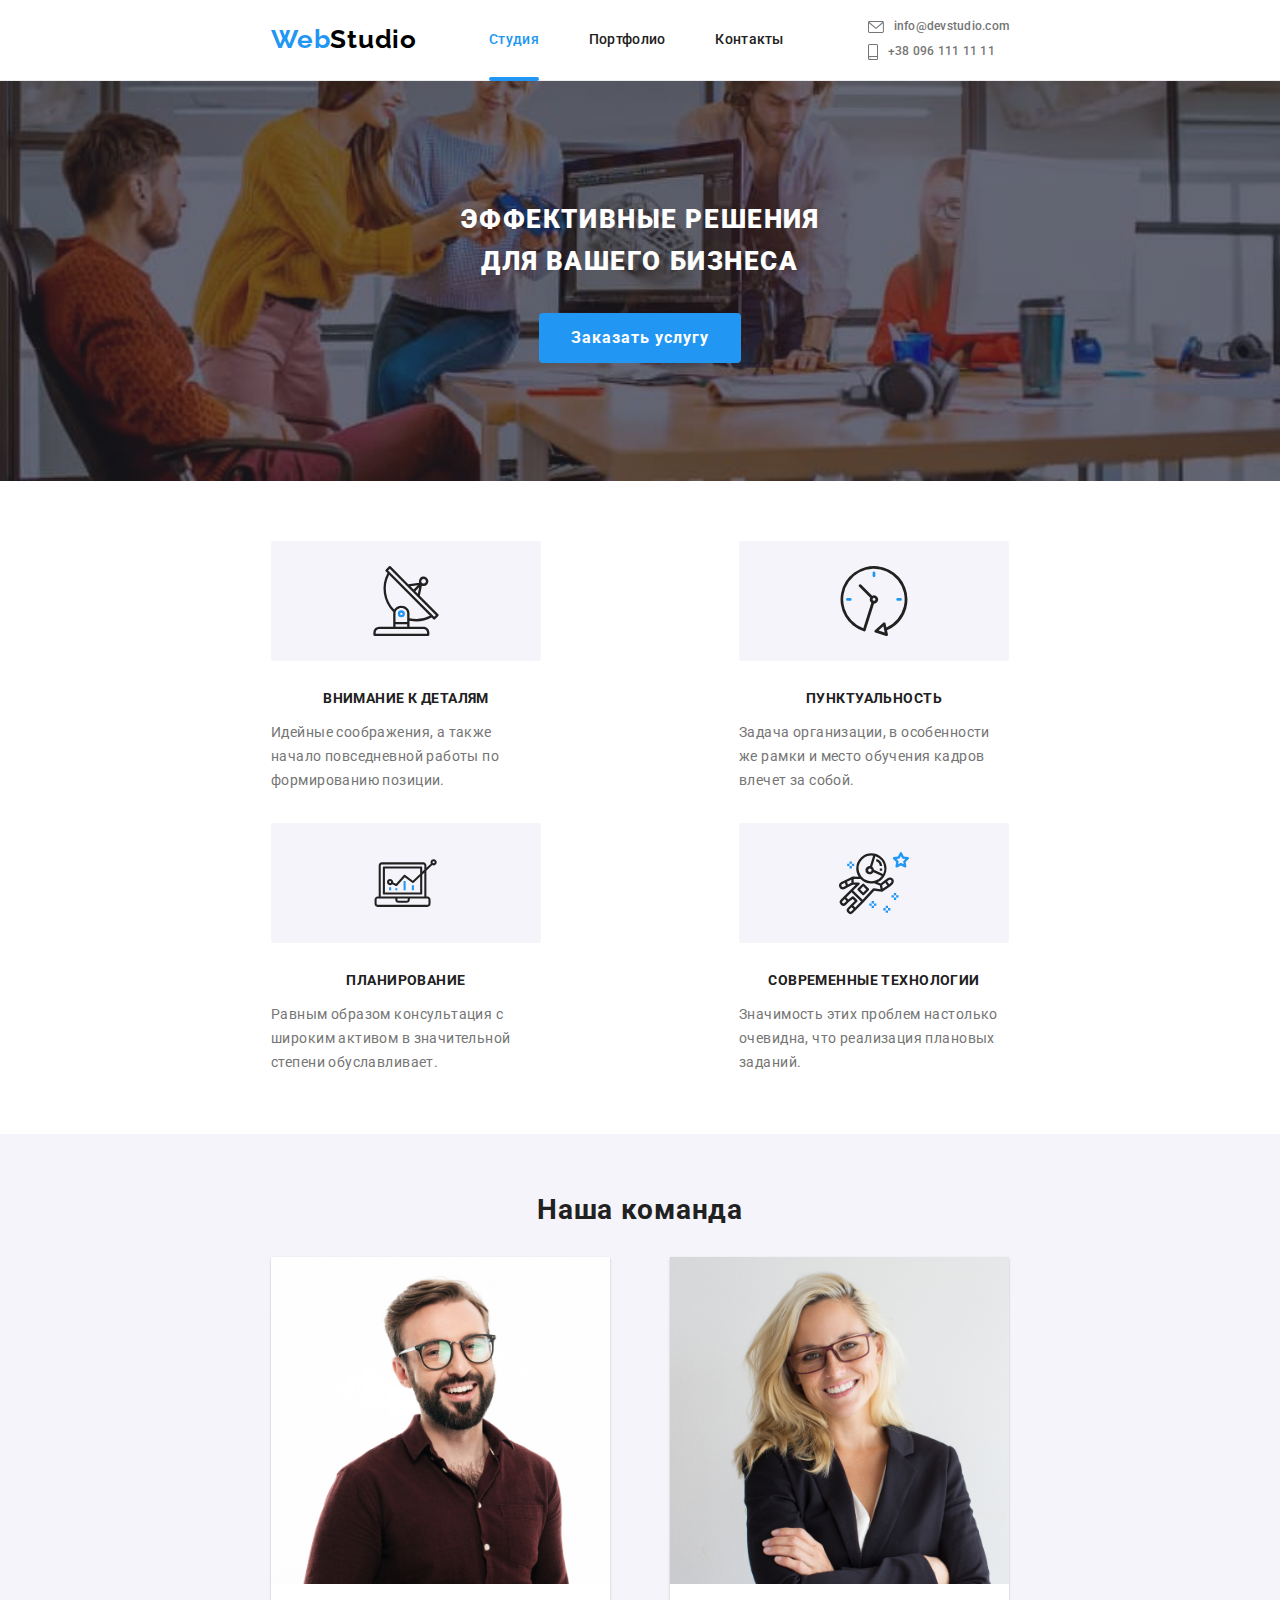
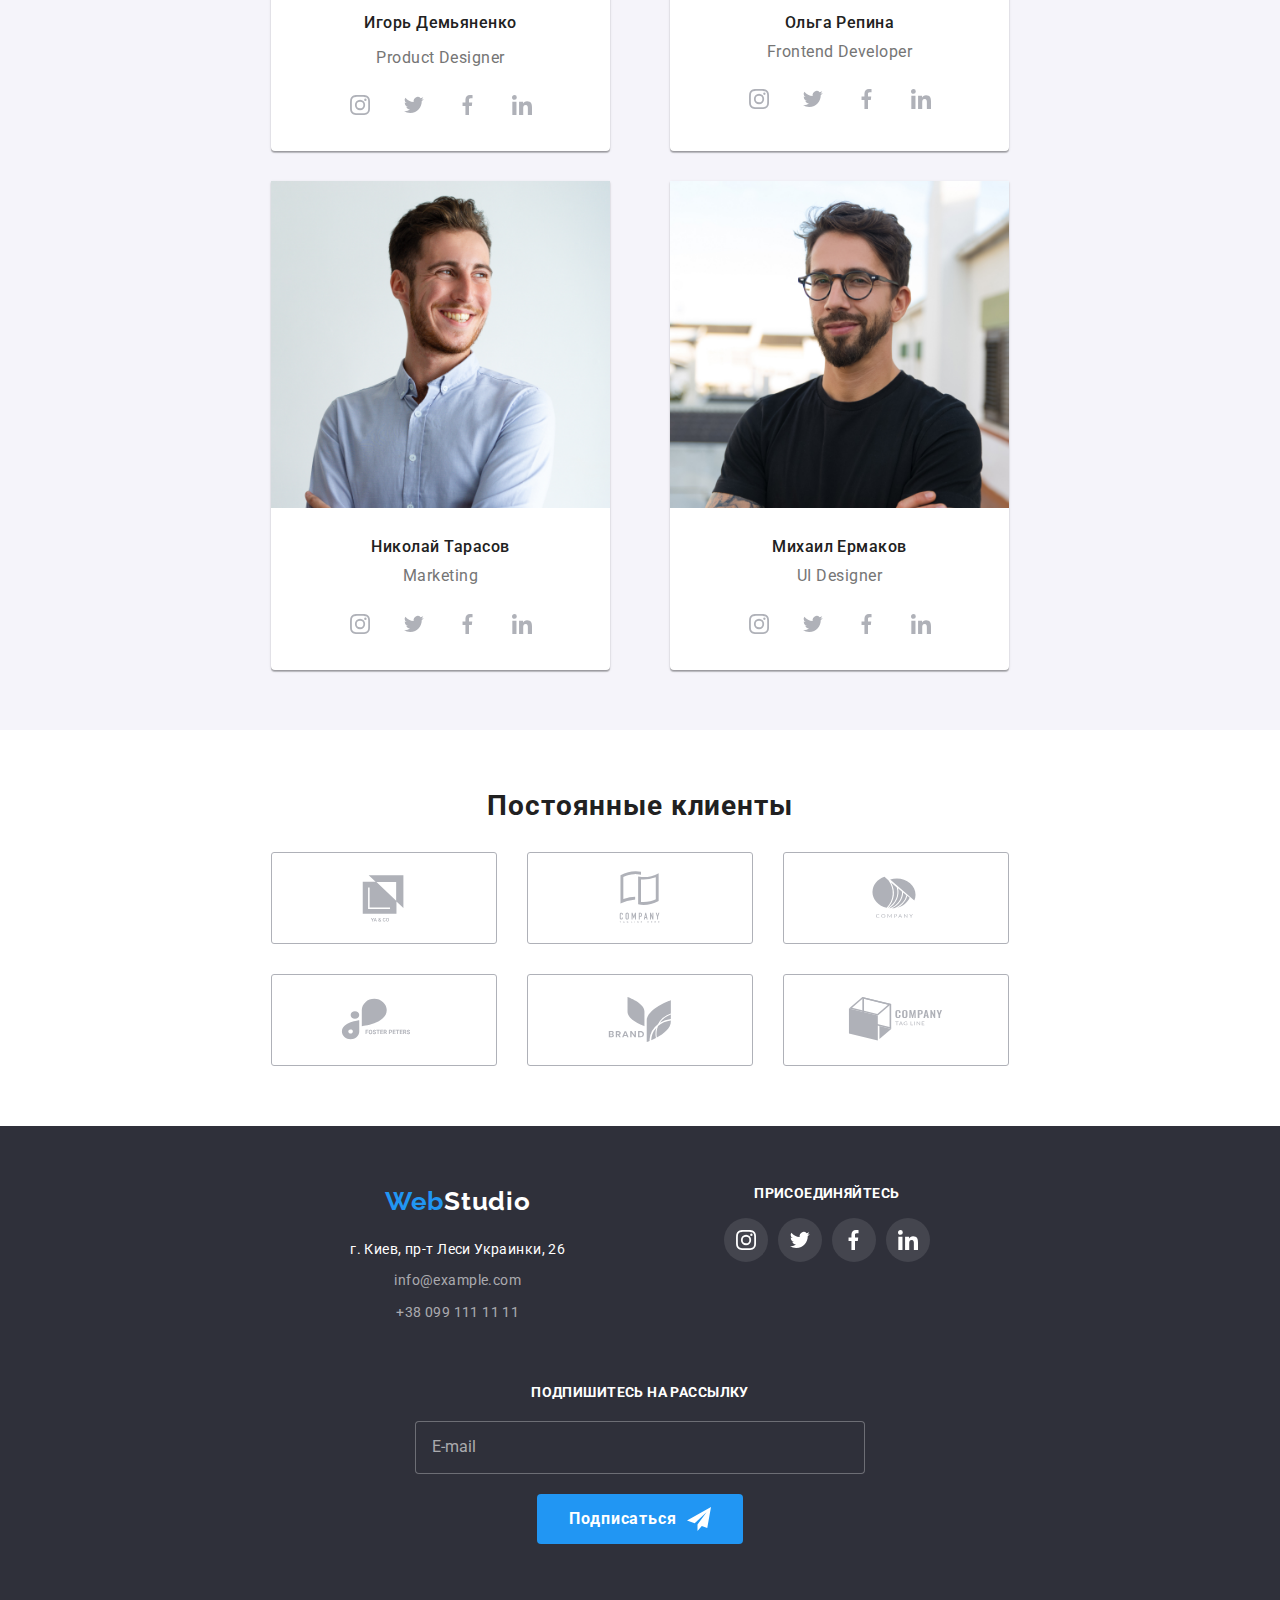
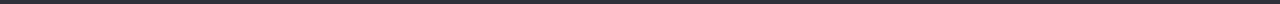
==== commit ab6690b4: "HW#8 Done" ====
--- a/index.html
+++ b/index.html
@@ -210,11 +210,18 @@
                 <ul class="team list">
                     <li class="team__item">
                         
-                            <img class="team__img"
-                            sizes="(min-width:1200px) 30vw, (min-width:768px) 40vw, (min-width:480px) 90vw"
-                            srcset="./images/Mobile-images/img.jpg 450w, ./images/Mobile-images/img-2x.jpg 900w"  
-                            src="./images/Mobile-images/img.jpg" 
-                            alt="foto Igor Demyanenko">
+                        <picture>
+                            <source srcset="./images/Mobile-images/img.jpg 1x, ./images/Mobile-images/img-2x.jpg 2x"
+                                    media="(max-width: 767px)">
+                            <source srcset="./images/Tablet-images/img.jpg 1x, ./images/Tablet-images/img-2x.jpg 2x"
+                                    media="(max-width: 1199px)">
+                            <source srcset="./images/img.jpg 1x, ./images/img-2x.jpg 2x"
+                                    media="(min-width: 1200px)">
+                                                    
+                             <img class="team__img" src="./images/img.jpg"  alt="foto Igor Demyanenko">
+                        </picture>
+
+                           
                             <div class="team__caption">
                                 <h3 class="team__name">Игорь Демьяненко</h3>
                                 <p class="team__title">Product Designer</p>
@@ -255,11 +262,15 @@
                     </li>
                     <li class="team__item">
                         
-                            <img class="team__img"
-                            sizes="(min-width:1200px) 30vw, (min-width:768px) 40vw, (min-width:480px) 90vw"
-                            srcset="./images/Mobile-images/img-2.jpg 450w, ./images/Mobile-images/img-2-2x.jpg 900w"   
-                            src="./images/Mobile-images/img-2.jpg" 
-                            alt="foto Olga Repina">
+                            <picture>
+                                <source srcset="./images/Mobile-images/img-2.jpg 1x, ./images/Mobile-images/img-2-2x.jpg 2x" media="(max-width: 767px)">
+                                <source srcset="./images/Tablet-images/img-2.jpg 1x, ./images/Tablet-images/img-2-2x.jpg 2x"
+                                    media="(max-width: 1199px)">
+                                <source srcset="./images/img-2.jpg 1x, ./images/img-2-2x.jpg 2x" media="(min-width: 1200px)">
+                            
+                                <img class="team__img" src="./images/img-2.jpg" alt="foto Olga Repina">
+                            </picture>
+                            
                             <div class="team__caption">
                                 <h3 class="team__name">Ольга Репина</h3>
                                 <p class="team__title list">Frontend Developer</p>
@@ -299,11 +310,16 @@
                     </li>
                     <li class="team__item">
                         
-                            <img class="team__img"
-                            sizes="(min-width:1200px) 33vw, (min-width:768px) 50vw, (min-width:480px) 100vw"
-                            srcset="./images/Mobile-images/img-3.jpg 450w, ./images/Mobile-images/img-3-2x.jpg 900w" 
-                            src="./images/Mobile-images/img-3.jpg" 
-                            alt="foto Nikola Tarasov">
+                            <picture>
+                                <source srcset="./images/Mobile-images/img-3.jpg 1x, ./images/Mobile-images/img-3-2x.jpg 2x"
+                                    media="(max-width: 767px)">
+                                <source srcset="./images/Tablet-images/img-3.jpg 1x, ./images/Tablet-images/img-3-2x.jpg 2x"
+                                    media="(max-width: 1199px)">
+                                <source srcset="./images/img-3.jpg 1x, ./images/img-3-2x.jpg 2x" media="(min-width: 1200px)">
+                            
+                                <img class="team__img" src="./images/img-3.jpg" alt="foto Nikola Tarasov">
+                            </picture>
+                            
                             <div class="team__caption">
                                 <h3 class="team__name">Николай Тарасов</h3>
                                 <p class="team__title list">Marketing</p>
@@ -342,11 +358,16 @@
                     </li>
                     <li class="team__item">
                         
-                            <img class="team__img"
-                            sizes="(min-width:1200px) 33vw, (min-width:768px) 50vw, (min-width:480px) 100vw"
-                            srcset="./images/Mobile-images/img-4.jpg 450w, ./images/Mobile-images/img-4-2x.jpg 900w" 
-                            src="./images/Mobile-images/img-4.jpg" 
-                            alt="foto Mihael Ermakov">
+                        <picture>
+                            <source srcset="./images/Mobile-images/img-4.jpg 1x, ./images/Mobile-images/img-4-2x.jpg 2x"
+                                media="(max-width: 767px)">
+                            <source srcset="./images/Tablet-images/img-4.jpg 1x, ./images/Tablet-images/img-4-2x.jpg 2x"
+                                media="(max-width: 1199px)">
+                            <source srcset="./images/img-4.jpg 1x, ./images/img-4-2x.jpg 2x" media="(min-width: 1200px)">
+                        
+                            <img class="team__img" src="./images/img-4.jpg" alt="foto Mihael Ermakov">
+                        </picture>
+                            
                             <div class="team__caption">
                                     <h3 class="team__name">Михаил Ермаков</h3>
                                     <p class="team__title list">UI Designer</p>
@@ -506,11 +527,10 @@
 
             <div class="subscription">
                 <form>
-                    <label for="email">
-                        <h3 class="subscription__title">подпишитесь на рассылку</h3>
-                    </label>
+                    <h3 class="subscription__title">подпишитесь на рассылку</h3>
+                    
                     <div class="subscription__box">
-                        <input class="subscription__input" type="email" name="user-email" id="email" placeholder="E-mail">
+                        <input class="subscription__input" type="email" name="user-email" placeholder="E-mail">
                         <button class="primary-button primary-button--margin" type="submit">Подписаться
                             <svg class="subscription__icon">
                                 <use href="./images/sprite.svg#icon-isend"></use>
@@ -536,7 +556,7 @@
                
                 <div class="modal__inputbox">
                     <label for="name">Имя</label>
-                    <input class="modal__input" type="text" name="name" id="name" autocomplete="none">
+                    <input class="modal__input" type="text" name="name" id="name">
                     <svg class="modal__inputicon">
                         <use href="./images/sprite.svg#icon-person"></use>
                     </svg>
@@ -566,9 +586,9 @@
                 <div class="modal__policy">
                     
                     <label class="checkbox">
-                        <input class="checkbox__box" type="checkbox" name="" value="policy">
-                        <span class="checkbox__icon"></span>
-                        Соглашаюсь с рассылкой и принимаю&nbsp
+                        <input class="checkbox__box" type="checkbox" name="checkbox" value="policy">
+                    
+                        Соглашаюсь с рассылкой и принимаю 
                         <a class="modal__policylink" href="#">Условия договора</a></label>
                 </div>
                 
--- a/css/main.min.css
+++ b/css/main.min.css
@@ -1,2 +1,2 @@
-.logo{font-weight:700;font-size:26px;line-height:1.2;font-family:raleway, sans-serif;letter-spacing:0.03em;text-decoration:none;color:#000;-webkit-transition:color 250ms cubic-bezier(0.4, 0, 0.2, 1);transition:color 250ms cubic-bezier(0.4, 0, 0.2, 1)}.logo:hover,.logo:focus{color:#2196f3}.logo__footer{display:inline-block;margin-bottom:20px;color:#fff}.logo__part{color:#2196f3}.header{position:relative}.header__conteiner{display:-webkit-box;display:-ms-flexbox;display:flex;-webkit-box-align:center;-ms-flex-align:center;align-items:center}@media screen and (max-width: 767px){.header__conteiner{min-height:60px;-webkit-box-align:center;-ms-flex-align:center;align-items:center;-webkit-box-pack:justify;-ms-flex-pack:justify;justify-content:space-between}}@media screen and (min-width: 768px){.header{min-height:80px;border-bottom:1px solid #ececec}}body{color:#757575;background-color:#fff;font-family:roboto, sans-serif;text-decoration:none}.container{margin-left:auto;margin-right:auto;padding:0 15px}@media screen and (min-width: 480px){.container{width:480px}}@media screen and (min-width: 768px){.container{width:768px}}@media screen and (min-width: 1600px){.container{width:1200px}}@media screen and (min-width: 768px){.container__footer{display:-webkit-box;display:-ms-flexbox;display:flex;-ms-flex-wrap:wrap;flex-wrap:wrap;-ms-flex-pack:distribute;justify-content:space-around}}@media screen and (min-width: 1600px){.container__footer{-webkit-box-pack:left;-ms-flex-pack:left;justify-content:left}}.list{list-style:none;padding:0;margin:0}.hidden-topic{position:absolute;width:1px;height:1px;margin:-1px;border:0;padding:0;white-space:nowrap;-webkit-clip-path:inset(100%);clip-path:inset(100%);clip:rect(0 0 0 0);overflow:hidden}.hidden-section{display:none}@media screen and (min-width: 1600px){.hidden-section{display:block}}.section{padding:60px 0}.section__title{display:-webkit-box;display:-ms-flexbox;display:flex;-webkit-box-pack:center;-ms-flex-pack:center;justify-content:center;margin:0;font-weight:700;font-size:28px;line-height:1.17;text-align:center;letter-spacing:0.03em;color:#212121}@media screen and (min-width: 1600px){.section__title{font-size:36px;line-height:1.16;text-align:center;margin-bottom:50px}}.section--secondariBg{background-color:#f5f4fa}@media screen and (min-width: 1600px){.section{padding:94px 0}}@media screen and (min-width: 1600px){.section--noPaddingTop{padding-top:0}}.is-hidden{visibility:hidden;opacity:0;pointer-events:none;-webkit-transform:scale(0);transform:scale(0)}.header-contacts{display:-webkit-box;display:-ms-flexbox;display:flex;-webkit-box-orient:vertical;-webkit-box-direction:reverse;-ms-flex-direction:column-reverse;flex-direction:column-reverse;font-weight:500;font-size:24px;line-height:1.166;letter-spacing:0.02em}@media screen and (min-width: 768px){.header-contacts{-webkit-box-orient:vertical;-webkit-box-direction:normal;-ms-flex-direction:column;flex-direction:column;-webkit-box-pack:center;-ms-flex-pack:center;justify-content:center;margin-left:84px;font-weight:500;font-size:12px;line-height:1.14;letter-spacing:0.02em}}@media screen and (min-width: 768px) and (max-width: 1599px){.header-contacts__item:last-child{margin-top:10px}}@media screen and (min-width: 768px){.header-contacts__mailIcon{width:16px;height:12px;margin-right:10px;fill:currentColor}.header-contacts__telIcon{width:10px;height:16px;margin-right:10px;fill:currentColor}}@media screen and (min-width: 1600px){.header-contacts{-webkit-box-align:center;-ms-flex-align:center;align-items:center;-webkit-box-orient:unset;-webkit-box-direction:unset;-ms-flex-direction:unset;flex-direction:unset;font-size:14px;margin:0}.header-contacts__item:nth-last-child(2){margin-right:50px}}.header-contacts__link{text-decoration:none;color:#757575}.header-contacts__link:hover,.header-contacts__link:focus{color:#2196f3}@media screen and (min-width: 768px){.header-contacts__link{display:-webkit-box;display:-ms-flexbox;display:flex;-webkit-box-align:center;-ms-flex-align:center;align-items:center;-webkit-transition:color 250ms cubic-bezier(0.4, 0, 0.2, 1);transition:color 250ms cubic-bezier(0.4, 0, 0.2, 1)}}@media screen and (max-width: 767px){.header-contacts__link--akcent{font-size:34px;line-height:1.176;color:#2196f3}.header-contacts__item{padding:16px 0px}}@media screen and (max-width: 767px){.header-contacts__telIcon,.header-contacts__mailIcon{display:none}}.hero{padding:118px 0px;margin-left:auto;margin-right:auto;max-width:480px;height:400px;background-repeat:no-repeat;background-position:center;background-size:cover;background-color:rgba(47,48,58,0.4);background-image:url(../images/Mobile-images/hero-background-img.jpg);background-size:480px 400px;text-align:center}@media screen and (min-width: 768px){.hero{max-width:768px;background-image:url(../images/Tablet-images/hero-background-img.jpg);background-size:768px 400px}}@media screen and (min-width: 768px) and (min-device-pixel-ratio: 2), screen and (min-width: 768px) and (-webkit-min-device-pixel-ratio: 2), screen and (min-width: 768px) and (min-resolution: 192dpi), screen and (min-width: 768px) and (min-resolution: 2dppx){.hero{background-image:url(../images/Tablet-images/hero-background-img-2x.jpg)}}@media screen and (min-width: 1600px){.hero{max-width:1600px;height:600px;padding:200px 0;background-color:#2f303a;background-image:-webkit-gradient(linear, left top, right top, from(rgba(47,48,58,0.4)), to(rgba(47,48,58,0.4))),url(../images/hero-background-img.jpg);background-image:linear-gradient(to right, rgba(47,48,58,0.4), rgba(47,48,58,0.4)),url(../images/hero-background-img.jpg);background-size:1600px 600px}}@media screen and (min-width: 1600px) and (min-device-pixel-ratio: 2), screen and (min-width: 1600px) and (-webkit-min-device-pixel-ratio: 2), screen and (min-width: 1600px) and (min-resolution: 192dpi), screen and (min-width: 1600px) and (min-resolution: 2dppx){.hero{background-image:url(../images/hero-background-img-2x.jpg)}}.hero__title{display:inline-block;margin-top:0;margin-bottom:30px;max-width:360px;color:#fff;font-weight:900;font-size:26px;line-height:1.61;letter-spacing:0.06em;text-transform:uppercase}@media screen and (min-width: 1600px){.hero__title{max-width:696px;font-size:44px;line-height:1.36}}@media (min-device-pixel-ratio: 2), (-webkit-min-device-pixel-ratio: 2), (min-resolution: 192dpi), (min-resolution: 2dppx){.hero{background-image:url("../images/Mobile-images/hero-background-img-2x.jpg")}}.primary-button{display:-webkit-box;display:-ms-flexbox;display:flex;-webkit-box-align:center;-ms-flex-align:center;align-items:center;margin:auto;border-radius:4px;padding:10px 32px;font-weight:700;font-size:16px;line-height:1.87;letter-spacing:0.06em;cursor:pointer;border:0px solid transparent;background-color:#2196f3;color:#fff;-webkit-transition:color 250ms cubic-bezier(0.4, 0, 0.2, 1),background-color 250ms cubic-bezier(0.4, 0, 0.2, 1);transition:color 250ms cubic-bezier(0.4, 0, 0.2, 1),background-color 250ms cubic-bezier(0.4, 0, 0.2, 1)}.primary-button:hover,.primary-button:focus{background-color:#188ce8;color:#fff}.primary-button--margin{margin-top:20px}@media screen and (min-width: 1600px){.primary-button--margin{margin-top:0;margin-left:12px}}.primary-button--shadow{-webkit-transition:-webkit-box-shadow 250ms cubic-bezier(0.4, 0, 0.2, 1);transition:-webkit-box-shadow 250ms cubic-bezier(0.4, 0, 0.2, 1);transition:box-shadow 250ms cubic-bezier(0.4, 0, 0.2, 1);transition:box-shadow 250ms cubic-bezier(0.4, 0, 0.2, 1), -webkit-box-shadow 250ms cubic-bezier(0.4, 0, 0.2, 1)}.primary-button--shadow:hover,.primary-button--shadow:focus{-webkit-box-shadow:0px 4px 4px rgba(0,0,0,0.15);box-shadow:0px 4px 4px rgba(0,0,0,0.15)}.mobile-menu{display:-webkit-box;display:-ms-flexbox;display:flex;margin-left:auto}@media screen and (max-width: 767px){.mobile-menu{display:none;position:absolute;width:100%;left:0px;top:0px;min-height:796px;padding:48px 40px;background:#fff;-webkit-box-shadow:0px 4px 8px rgba(0,0,0,0.04),0px 2px 4px rgba(0,0,0,0.08),0px 1px 3px rgba(0,0,0,0.16);box-shadow:0px 4px 8px rgba(0,0,0,0.04),0px 2px 4px rgba(0,0,0,0.08),0px 1px 3px rgba(0,0,0,0.16)}}.mobile-menu.is-open{display:-webkit-box;display:-ms-flexbox;display:flex;-webkit-box-orient:vertical;-webkit-box-direction:normal;-ms-flex-direction:column;flex-direction:column;-webkit-box-pack:justify;-ms-flex-pack:justify;justify-content:space-between;z-index:997}.mobile-menu__button{display:-webkit-inline-box;display:-ms-inline-flexbox;display:inline-flex;margin:0;padding:0;border:none;background-color:transparent}@media screen and (min-width: 768px){.mobile-menu__button{display:none}}.mobile-menu__buttonIco{z-index:998}.mobile-menu__icoClose{display:none}.mobile-menu__button.is-open .mobile-menu__icoClose{display:block}.mobile-menu__button.is-open .mobile-menu__icoMenu{display:none}.site-nav{font-weight:500;font-size:40px;line-height:1.175;letter-spacing:0.02em}@media screen and (min-width: 768px){.site-nav{display:-webkit-box;display:-ms-flexbox;display:flex;font-size:14px;line-height:1.14}}.site-nav__item{padding:16px 0px}@media screen and (min-width: 768px){.site-nav__item{padding:0}.site-nav__item:not(:last-child){margin-right:50px}}.site-nav__item:first-child{padding-top:0}.site-nav__item:last-child{padding-bottom:0}.site-nav__link{text-decoration:none;color:#212121}.site-nav__link:hover,.site-nav__link:focus{color:#2196f3}@media screen and (min-width: 768px){.site-nav__link{display:block;padding-top:32px;padding-bottom:32px;-webkit-transition:color 250ms cubic-bezier(0.4, 0, 0.2, 1);transition:color 250ms cubic-bezier(0.4, 0, 0.2, 1)}}.site-nav__link--current{color:#2196f3}@media screen and (min-width: 768px){.site-nav__link--current{position:relative}.site-nav__link--current::after{content:" ";position:absolute;bottom:-1px;left:0;width:100%;border:2px solid #2196f3;border-radius:2px;background-color:#2196f3}}@media screen and (min-width: 1600px){.site-nav{margin-right:305px}}.header-social{display:-webkit-box;display:-ms-flexbox;display:flex;margin-top:48px}.header-social__item{padding:0 10px}.header-social__item:first-child{padding-left:0}.header-social__item:last-child{padding-right:0}.header-social__item:not(:last-child){border-right:1px solid rgba(33,33,33,0.2)}.header-social__link{font-weight:500;font-size:18px;line-height:1.22;letter-spacing:0.02em;text-decoration:none;color:#2196f3}@media screen and (min-width: 768px){.header-social{display:none}}.features{-webkit-box-pack:justify;-ms-flex-pack:justify;justify-content:space-between}.features__box{display:-webkit-box;display:-ms-flexbox;display:flex;-webkit-box-pack:center;-ms-flex-pack:center;justify-content:center;-webkit-box-align:center;-ms-flex-align:center;align-items:center;height:120px;border-radius:3px;background-color:#f5f4fa}.features__item:not(:last-child){margin-bottom:30px}.features__title{display:-webkit-box;display:-ms-flexbox;display:flex;-webkit-box-pack:center;-ms-flex-pack:center;justify-content:center;margin-top:30px;font-size:14px;line-height:1.14;text-align:center;letter-spacing:0.03em;text-transform:uppercase;color:#212121}@media screen and (min-width: 1600px){.features__title{-webkit-box-pack:left;-ms-flex-pack:left;justify-content:left}}.features__text{margin:0;font-size:14px;line-height:1.71;letter-spacing:0.03em}.features__icon{width:70px;height:70px}@media screen and (min-width: 768px){.features{display:-webkit-box;display:-ms-flexbox;display:flex;-ms-flex-wrap:wrap;flex-wrap:wrap}.features__item{margin:0;width:calc((100% - 2 * 30px) / 2)}}@media screen and (min-width: 768px){.features__item{width:calc((100% - 4 * 30px) / 4)}}.team__item{margin-top:30px;background-color:#fff;-webkit-box-shadow:0px 1px 3px rgba(0,0,0,0.12),0px 1px 1px rgba(0,0,0,0.14),0px 2px 1px rgba(0,0,0,0.2);box-shadow:0px 1px 3px rgba(0,0,0,0.12),0px 1px 1px rgba(0,0,0,0.14),0px 2px 1px rgba(0,0,0,0.2);border-radius:0px 0px 4px 4px}@media screen and (min-width: 768px){.team__item{width:calc((100% - 2 * 30px) / 2)}}@media screen and (min-width: 1600px){.team__item{width:calc((100% - 4 * 30px) / 4)}}.team__caption{padding:30px 0 24px 0}.team__img{display:block;width:100%}.team__name{margin:0 0 10px 0;font-weight:500;font-size:16px;line-height:1.18;text-align:center;letter-spacing:0.03em;color:#212121}.team__title{font-weight:400;font-size:16px;line-height:1.18;text-align:center;letter-spacing:0.03em}@media screen and (min-width: 768px){.team{display:-webkit-box;display:-ms-flexbox;display:flex;-ms-flex-wrap:wrap;flex-wrap:wrap;-webkit-box-pack:justify;-ms-flex-pack:justify;justify-content:space-between}}.footer-social-box{margin-top:60px}@media screen and (min-width: 768px){.footer-social-box{margin:0}}@media screen and (min-width: 1600px){.footer-social-box{margin-left:auto}}.social-list{display:-webkit-box;display:-ms-flexbox;display:flex;-webkit-box-pack:center;-ms-flex-pack:center;justify-content:center;margin-top:16px}.social-list__item:not(:last-child){margin-right:10px}.social-list__link{display:-webkit-box;display:-ms-flexbox;display:flex;-webkit-box-pack:center;-ms-flex-pack:center;justify-content:center;-webkit-box-align:center;-ms-flex-align:center;align-items:center;height:44px;width:44px;background-color:#fff;border-radius:50%;fill:#afb1b8}.social-list__link:hover,.social-list__link:focus{background-color:#2196f3;fill:#fff}.social-list__link--color{background-color:rgba(255,255,255,0.1);fill:#fff}.social-list__icon{width:20px;height:20px}.social-list__title{margin:0;font-weight:700;font-size:14px;line-height:1.14;letter-spacing:0.03em;text-transform:uppercase;color:#ffffff}.backdrop{position:fixed;top:0;left:0;width:100%;height:100%;background:rgba(0,0,0,0.2);opacity:1;z-index:999;-webkit-transform:scale(1);transform:scale(1);-webkit-transition:opacity 250ms cubic-bezier(0.4, 0, 0.2, 1),visibility 250ms cubic-bezier(0.4, 0, 0.2, 1),-webkit-transform 250ms cubic-bezier(0.4, 0, 0.2, 1);transition:opacity 250ms cubic-bezier(0.4, 0, 0.2, 1),visibility 250ms cubic-bezier(0.4, 0, 0.2, 1),-webkit-transform 250ms cubic-bezier(0.4, 0, 0.2, 1);transition:opacity 250ms cubic-bezier(0.4, 0, 0.2, 1),visibility 250ms cubic-bezier(0.4, 0, 0.2, 1),transform 250ms cubic-bezier(0.4, 0, 0.2, 1);transition:opacity 250ms cubic-bezier(0.4, 0, 0.2, 1),visibility 250ms cubic-bezier(0.4, 0, 0.2, 1),transform 250ms cubic-bezier(0.4, 0, 0.2, 1),-webkit-transform 250ms cubic-bezier(0.4, 0, 0.2, 1)}.modal{position:absolute;top:50%;left:50%;-webkit-transform:translate(-50%, -50%);transform:translate(-50%, -50%);min-width:450px;min-height:609px;background-color:#fff;padding:40px 40px;-webkit-box-shadow:0px 1px 3px rgba(0,0,0,0.12),0px 1px 1px rgba(0,0,0,0.14),0px 2px 1px rgba(0,0,0,0.2);box-shadow:0px 1px 3px rgba(0,0,0,0.12),0px 1px 1px rgba(0,0,0,0.14),0px 2px 1px rgba(0,0,0,0.2);border-radius:4px}.modal__closebutton{position:absolute;top:8px;right:8px;width:30px;height:30px;display:-webkit-box;display:-ms-flexbox;display:flex;-webkit-box-pack:center;-ms-flex-pack:center;justify-content:center;-webkit-box-align:center;-ms-flex-align:center;align-items:center;border:1px solid rgba(0,0,0,0.1);border-radius:50%;cursor:pointer;background-color:#fff;-webkit-transition:fill 250ms cubic-bezier(0.4, 0, 0.2, 1);transition:fill 250ms cubic-bezier(0.4, 0, 0.2, 1)}.modal__closebutton:hover,.modal__closebutton:focus{color:#2196f3;fill:#2196f3}.modal__closeicon{width:30px;height:30px}.modal__form{display:-webkit-box;display:-ms-flexbox;display:flex;-webkit-box-orient:vertical;-webkit-box-direction:normal;-ms-flex-direction:column;flex-direction:column;-webkit-box-align:center;-ms-flex-align:center;align-items:center;-webkit-box-pack:center;-ms-flex-pack:center;justify-content:center}.modal__title{margin-top:0;margin-bottom:12px;font-size:20px;line-height:1.15;letter-spacing:0.03em;text-align:center;color:#212121}.modal__inputbox{display:-webkit-box;display:-ms-flexbox;display:flex;-webkit-box-orient:vertical;-webkit-box-direction:normal;-ms-flex-direction:column;flex-direction:column;position:relative;width:100%;margin-bottom:10px;font-size:12px;line-height:1.14;letter-spacing:0.01em;color:#757575}.modal__input{-webkit-box-sizing:border-box;box-sizing:border-box;height:40px;border-radius:4px;padding-left:40px;margin-top:4px;border:1px solid rgba(33,33,33,0.2);-webkit-transition:border-color 250ms cubic-bezier(0.4, 0, 0.2, 1);transition:border-color 250ms cubic-bezier(0.4, 0, 0.2, 1)}.modal__input:focus{border-color:#2196f3}.modal__input:focus+.modal__inputicon{fill:#2196f3}.modal__inputicon{position:absolute;width:18px;height:18px;left:12px;bottom:11px;-webkit-transition:fill 250ms cubic-bezier(0.4, 0, 0.2, 1);transition:fill 250ms cubic-bezier(0.4, 0, 0.2, 1)}.modal__commentbox{display:-webkit-box;display:-ms-flexbox;display:flex;-webkit-box-orient:vertical;-webkit-box-direction:normal;-ms-flex-direction:column;flex-direction:column;width:100%;margin-bottom:20px;font-size:12px;line-height:1.14;letter-spacing:0.01em;color:#757575}.modal__commenttextarea{height:120px;padding:12px 16px;margin-top:4px;border:1px solid rgba(33,33,33,0.2);border-radius:4px;resize:none}.modal__commenttextarea::-webkit-input-placeholder{font-size:14px;line-height:1.14;letter-spacing:0.01em;color:rgba(117,117,117,0.5)}.modal__commenttextarea:-ms-input-placeholder{font-size:14px;line-height:1.14;letter-spacing:0.01em;color:rgba(117,117,117,0.5)}.modal__commenttextarea::-ms-input-placeholder{font-size:14px;line-height:1.14;letter-spacing:0.01em;color:rgba(117,117,117,0.5)}.modal__commenttextarea::placeholder{font-size:14px;line-height:1.14;letter-spacing:0.01em;color:rgba(117,117,117,0.5)}.modal__policy{margin-bottom:30px;font-size:14px;line-height:1.71;letter-spacing:0.03em;color:#757575}.modal__policylink{-webkit-text-decoration-line:underline;text-decoration-line:underline;color:#2196f3}.client{display:-webkit-box;display:-ms-flexbox;display:flex;-ms-flex-wrap:wrap;flex-wrap:wrap;-webkit-box-pack:justify;-ms-flex-pack:justify;justify-content:space-between}.client__item{width:calc((100% - 2 * 30px) / 2)}@media screen and (min-width: 768px){.client__item{width:calc((100% - 3 * 30px) / 3)}}@media screen and (min-width: 1600px){.client__item{width:calc((100% - 6 * 30px) / 6)}}.client__link{display:-webkit-box;display:-ms-flexbox;display:flex;-webkit-box-align:center;-ms-flex-align:center;align-items:center;-webkit-box-pack:center;-ms-flex-pack:center;justify-content:center;height:92px;margin:15px 0;border:1px solid #afb1b8;border-radius:3px;fill:#afb1b8}@media screen and (min-width: 1600px){.client__link{margin:0}}.client__icon{height:60px;width:106px}.client__link:hover,.client__link:focus{fill:#2196f3;border:1px solid #2196f3;border-radius:3px}.footer{background-color:#2f303a;padding-top:60px;padding-bottom:60px;text-align:center}@media screen and (min-width: 1600px){.footer{text-align:left}}.contact__item:not(:last-child){margin-bottom:8px}.contact__link{font-weight:400;font-size:14px;line-height:1.71;text-align:center;letter-spacing:0.03em;color:rgba(255,255,255,0.6);text-decoration:none;font-style:normal}.contact__link:hover,.contact__link:focus{color:#2196f3}.contact__link--white{color:#fff}.subscription{margin-top:60px}.subscription__title{margin:0;font-weight:700;font-size:14px;line-height:1.14;letter-spacing:0.03em;text-transform:uppercase;color:#fff}.subscription__box{margin-top:20px}@media screen and (min-width: 1600px){.subscription__box{display:-webkit-box;display:-ms-flexbox;display:flex}}.subscription__input{width:100%;border:1px solid rgba(255,255,255,0.3);border-radius:4px;padding:16px;background-color:#2f303a;color:#fff}@media screen and (min-width: 768px){.subscription__input{min-width:450px}}@media screen and (min-width: 1600px){.subscription__input{min-width:358px}}.subscription__input::-webkit-input-placeholder{color:rgba(255,255,255,0.6)}.subscription__input:-ms-input-placeholder{color:rgba(255,255,255,0.6)}.subscription__input::-ms-input-placeholder{color:rgba(255,255,255,0.6)}.subscription__input::placeholder{color:rgba(255,255,255,0.6)}.subscription__icon{margin-left:10px;width:24px;height:24px}@media screen and (min-width: 1600px){.subscription{margin:0 0 0 93px}}.filters-list{display:-webkit-box;display:-ms-flexbox;display:flex;-ms-flex-wrap:wrap;flex-wrap:wrap;-webkit-box-pack:left;-ms-flex-pack:left;justify-content:left}.filters-list__item:not(:last-child){margin-right:8px}.filters-list__item:nth-child(-n+3){margin-bottom:8px}.filters-list__button{background-color:#f5f4fa;color:#212121;font-family:"Roboto";font-weight:500;font-size:16px;line-height:1.62;text-align:center;letter-spacing:0.03em;cursor:pointer;border-radius:4px;padding:6px 22px;border:transparent;-webkit-transition:background-color 250ms cubic-bezier(0.4, 0, 0.2, 1),color 250ms cubic-bezier(0.4, 0, 0.2, 1),-webkit-box-shadow 250ms cubic-bezier(0.4, 0, 0.2, 1);transition:background-color 250ms cubic-bezier(0.4, 0, 0.2, 1),color 250ms cubic-bezier(0.4, 0, 0.2, 1),-webkit-box-shadow 250ms cubic-bezier(0.4, 0, 0.2, 1);transition:background-color 250ms cubic-bezier(0.4, 0, 0.2, 1),color 250ms cubic-bezier(0.4, 0, 0.2, 1),box-shadow 250ms cubic-bezier(0.4, 0, 0.2, 1);transition:background-color 250ms cubic-bezier(0.4, 0, 0.2, 1),color 250ms cubic-bezier(0.4, 0, 0.2, 1),box-shadow 250ms cubic-bezier(0.4, 0, 0.2, 1),-webkit-box-shadow 250ms cubic-bezier(0.4, 0, 0.2, 1)}.filters-list__button:hover,.filters-list__button:focus{background-color:#2196f3;color:#fff;-webkit-box-shadow:0px 3px 1px rgba(0,0,0,0.1),0px 1px 2px rgba(0,0,0,0.08),0px 2px 2px rgba(0,0,0,0.12);box-shadow:0px 3px 1px rgba(0,0,0,0.1),0px 1px 2px rgba(0,0,0,0.08),0px 2px 2px rgba(0,0,0,0.12);border-radius:4px}@media screen and (min-width: 768px){.filters-list{-webkit-box-pack:center;-ms-flex-pack:center;justify-content:center}}.portfolio{margin-top:40px}@media screen and (max-width: 480px){.portfolio__item:not(:last-child){margin-bottom:30px}}.portfolio__link{display:block;text-decoration:none;-webkit-transition:-webkit-box-shadow 250ms cubic-bezier(0.4, 0, 0.2, 1);transition:-webkit-box-shadow 250ms cubic-bezier(0.4, 0, 0.2, 1);transition:box-shadow 250ms cubic-bezier(0.4, 0, 0.2, 1);transition:box-shadow 250ms cubic-bezier(0.4, 0, 0.2, 1), -webkit-box-shadow 250ms cubic-bezier(0.4, 0, 0.2, 1)}.portfolio__link:hover,.portfolio__link:focus{background-color:#fff;color:#2196f3;-webkit-box-shadow:0px 1px 1px rgba(0,0,0,0.12),0px 4px 4px rgba(0,0,0,0.06),1px 4px 6px rgba(0,0,0,0.16);box-shadow:0px 1px 1px rgba(0,0,0,0.12),0px 4px 4px rgba(0,0,0,0.06),1px 4px 6px rgba(0,0,0,0.16)}.portfolio__img{display:block;width:100%;height:auto}.portfolio__thumb{overflow:hidden;position:relative}.portfolio__description{margin:0;font-size:18px;line-height:1.55;letter-spacing:0.03em;color:#fff}.portfolio__sign{border-left:1px solid #ececec;border-right:1px solid #ececec;border-bottom:1px solid #ececec;padding-left:24px;padding-top:20px;padding-bottom:24px;padding-right:20px}.portfolio__name{color:#212121;font-weight:700;font-size:18px;line-height:2;letter-spacing:0.06em}.portfolio__title{color:#757575;margin-top:4px;font-size:16px;line-height:1.87;letter-spacing:0.03em;display:block}.portfolio__modal{display:-webkit-box;display:-ms-flexbox;display:flex;position:absolute;-webkit-box-align:center;-ms-flex-align:center;align-items:center;-webkit-box-pack:center;-ms-flex-pack:center;justify-content:center;border:1px solid #000000;-webkit-box-shadow:0px 4px 4px rgba(0,0,0,0.25);box-shadow:0px 4px 4px rgba(0,0,0,0.25);padding:63px 24px;width:100%;height:100%;top:0;background:rgba(33,150,243,0.9);pointer-events:none;opacity:0;-webkit-transform:translateY(294px);transform:translateY(294px);-webkit-transition:opacity 250ms cubic-bezier(0.4, 0, 0.2, 1),-webkit-transform 250ms cubic-bezier(0.4, 0, 0.2, 1);transition:opacity 250ms cubic-bezier(0.4, 0, 0.2, 1),-webkit-transform 250ms cubic-bezier(0.4, 0, 0.2, 1);transition:opacity 250ms cubic-bezier(0.4, 0, 0.2, 1),transform 250ms cubic-bezier(0.4, 0, 0.2, 1);transition:opacity 250ms cubic-bezier(0.4, 0, 0.2, 1),transform 250ms cubic-bezier(0.4, 0, 0.2, 1),-webkit-transform 250ms cubic-bezier(0.4, 0, 0.2, 1)}.portfolio__link:hover .portfolio__modal,.portfolio__link:focus .portfolio__modal{opacity:1;-webkit-transform:translateY(0);transform:translateY(0)}@media screen and (min-width: 768px){.portfolio{display:-webkit-box;display:-ms-flexbox;display:flex;-ms-flex-wrap:wrap;flex-wrap:wrap;-webkit-box-pack:justify;-ms-flex-pack:justify;justify-content:space-between}}@media screen and (min-width: 768px) and (max-width: 1599px){.portfolio__item{width:354px;margin-right:30px;margin-bottom:30px}.portfolio__item:nth-child(2n){margin-right:0}.portfolio__item:nth-last-child(-n+2){margin-bottom:0px}}@media screen and (min-width: 1600px){.portfolio__item{position:relative;width:370px;margin-right:30px;margin-bottom:30px}.portfolio__item:nth-child(3n){margin-right:0}.portfolio__item:nth-last-child(-n+3){margin-bottom:0px}}.what-we-do{display:-webkit-box;display:-ms-flexbox;display:flex;-webkit-box-pack:justify;-ms-flex-pack:justify;justify-content:space-between}.what-we-do__item{position:relative}.what-we-do__bg{display:-webkit-box;display:-ms-flexbox;display:flex;-webkit-box-align:center;-ms-flex-align:center;align-items:center;-webkit-box-pack:center;-ms-flex-pack:center;justify-content:center;width:370px;height:70px;background-color:rgba(47,48,58,0.8);position:absolute;bottom:0}.what-we-do__text{margin:0;font-size:14px;font-weight:700;line-height:1.14;letter-spacing:0.03em;text-align:center;color:#fff;text-transform:uppercase}
+.logo{font-weight:700;font-size:26px;line-height:1.2;font-family:raleway, sans-serif;letter-spacing:0.03em;text-decoration:none;color:#000;-webkit-transition:color 250ms cubic-bezier(0.4, 0, 0.2, 1);transition:color 250ms cubic-bezier(0.4, 0, 0.2, 1)}.logo:hover,.logo:focus{color:#2196f3}.logo__footer{display:inline-block;margin-bottom:20px;color:#fff}.logo__part{color:#2196f3}.header{position:relative;border-bottom:1px solid #ececec}.header__conteiner{display:-webkit-box;display:-ms-flexbox;display:flex;-webkit-box-align:center;-ms-flex-align:center;align-items:center}@media screen and (max-width: 767px){.header__conteiner{min-height:60px;-webkit-box-align:center;-ms-flex-align:center;align-items:center;-webkit-box-pack:justify;-ms-flex-pack:justify;justify-content:space-between}}@media screen and (min-width: 768px){.header{min-height:80px}}body{color:#757575;background-color:#fff;font-family:roboto, sans-serif;text-decoration:none}.container{margin-left:auto;margin-right:auto;padding:0 15px}@media screen and (min-width: 480px){.container{width:480px}}@media screen and (min-width: 768px){.container{width:768px}}@media screen and (min-width: 1600px){.container{width:1200px}}@media screen and (min-width: 768px){.container__footer{display:-webkit-box;display:-ms-flexbox;display:flex;-ms-flex-wrap:wrap;flex-wrap:wrap;-ms-flex-pack:distribute;justify-content:space-around}}@media screen and (min-width: 1600px){.container__footer{-webkit-box-pack:left;-ms-flex-pack:left;justify-content:left}}.list{list-style:none;padding:0;margin:0}.hidden-topic{position:absolute;width:1px;height:1px;margin:-1px;border:0;padding:0;white-space:nowrap;-webkit-clip-path:inset(100%);clip-path:inset(100%);clip:rect(0 0 0 0);overflow:hidden}.hidden-section{display:none}@media screen and (min-width: 1600px){.hidden-section{display:block}}.section{padding:60px 0}.section__title{display:-webkit-box;display:-ms-flexbox;display:flex;-webkit-box-pack:center;-ms-flex-pack:center;justify-content:center;margin:0;font-weight:700;font-size:28px;line-height:1.17;text-align:center;letter-spacing:0.03em;color:#212121}@media screen and (min-width: 1600px){.section__title{font-size:36px;line-height:1.16;text-align:center;margin-bottom:50px}}.section--secondariBg{background-color:#f5f4fa}@media screen and (min-width: 1600px){.section{padding:94px 0}}@media screen and (min-width: 1600px){.section--noPaddingTop{padding-top:0}}.is-hidden{visibility:hidden;opacity:0;pointer-events:none;-webkit-transform:scale(0);transform:scale(0)}.header-contacts{display:-webkit-box;display:-ms-flexbox;display:flex;-webkit-box-orient:vertical;-webkit-box-direction:reverse;-ms-flex-direction:column-reverse;flex-direction:column-reverse;font-weight:500;font-size:24px;line-height:1.166;letter-spacing:0.02em}@media screen and (min-width: 768px){.header-contacts{-webkit-box-orient:vertical;-webkit-box-direction:normal;-ms-flex-direction:column;flex-direction:column;-webkit-box-pack:center;-ms-flex-pack:center;justify-content:center;margin-left:84px;font-weight:500;font-size:12px;line-height:1.14;letter-spacing:0.02em}}@media screen and (min-width: 768px) and (max-width: 1599px){.header-contacts__item:last-child{margin-top:10px}}@media screen and (min-width: 768px){.header-contacts__mailIcon{width:16px;height:12px;margin-right:10px;fill:currentColor}.header-contacts__telIcon{width:10px;height:16px;margin-right:10px;fill:currentColor}}@media screen and (min-width: 1600px){.header-contacts{-webkit-box-align:center;-ms-flex-align:center;align-items:center;-webkit-box-orient:unset;-webkit-box-direction:unset;-ms-flex-direction:unset;flex-direction:unset;font-size:14px;margin:0}.header-contacts__item:nth-last-child(2){margin-right:50px}}.header-contacts__link{text-decoration:none;color:#757575}.header-contacts__link:hover,.header-contacts__link:focus{color:#2196f3}@media screen and (min-width: 768px){.header-contacts__link{display:-webkit-box;display:-ms-flexbox;display:flex;-webkit-box-align:center;-ms-flex-align:center;align-items:center;-webkit-transition:color 250ms cubic-bezier(0.4, 0, 0.2, 1);transition:color 250ms cubic-bezier(0.4, 0, 0.2, 1)}}@media screen and (max-width: 767px){.header-contacts__link--akcent{font-size:34px;line-height:1.176;color:#2196f3}.header-contacts__item{padding:16px 0px}}@media screen and (max-width: 767px){.header-contacts__telIcon,.header-contacts__mailIcon{display:none}}.hero{padding:118px 0px;margin-left:auto;margin-right:auto;height:400px;background-repeat:no-repeat;background-position:center;background-size:cover;text-align:center;background-color:rgba(47,48,58,0.4);background-image:-webkit-gradient(linear, left top, right top, from(rgba(47,48,58,0.4)), to(rgba(47,48,58,0.4))),url(../images/Mobile-images/hero-background-img.jpg);background-image:linear-gradient(to right, rgba(47,48,58,0.4), rgba(47,48,58,0.4)),url(../images/Mobile-images/hero-background-img.jpg)}@media (min-device-pixel-ratio: 2), (-webkit-min-device-pixel-ratio: 2), (min-resolution: 192dpi), (min-resolution: 2dppx){.hero{background-image:-webkit-gradient(linear, left top, right top, from(rgba(47,48,58,0.4)), to(rgba(47,48,58,0.4))),url("../../images/Mobile-images/hero-background-img-2x.jpg");background-image:linear-gradient(to right, rgba(47,48,58,0.4), rgba(47,48,58,0.4)),url("../../images/Mobile-images/hero-background-img-2x.jpg")}}@media screen and (min-width: 768px){.hero{background-image:-webkit-gradient(linear, left top, right top, from(rgba(47,48,58,0.4)), to(rgba(47,48,58,0.4))),url(../images/Tablet-images/hero-background-img.jpg);background-image:linear-gradient(to right, rgba(47,48,58,0.4), rgba(47,48,58,0.4)),url(../images/Tablet-images/hero-background-img.jpg);background-size:cover}}@media screen and (min-width: 768px) and (min-device-pixel-ratio: 2), screen and (min-width: 768px) and (-webkit-min-device-pixel-ratio: 2), screen and (min-width: 768px) and (min-resolution: 192dpi), screen and (min-width: 768px) and (min-resolution: 2dppx){.hero{background-image:-webkit-gradient(linear, left top, right top, from(rgba(47,48,58,0.4)), to(rgba(47,48,58,0.4))),url(../images/Tablet-images/hero-background-img-2x.jpg);background-image:linear-gradient(to right, rgba(47,48,58,0.4), rgba(47,48,58,0.4)),url(../images/Tablet-images/hero-background-img-2x.jpg)}}@media screen and (min-width: 1600px){.hero{max-width:1600px;height:600px;padding:200px 0;background-color:#2f303a;background-image:-webkit-gradient(linear, left top, right top, from(rgba(47,48,58,0.4)), to(rgba(47,48,58,0.4))),url(../images/hero-background-img.jpg);background-image:linear-gradient(to right, rgba(47,48,58,0.4), rgba(47,48,58,0.4)),url(../images/hero-background-img.jpg);background-size:1600px 600px}}@media screen and (min-width: 1600px) and (min-device-pixel-ratio: 2), screen and (min-width: 1600px) and (-webkit-min-device-pixel-ratio: 2), screen and (min-width: 1600px) and (min-resolution: 192dpi), screen and (min-width: 1600px) and (min-resolution: 2dppx){.hero{background-image:-webkit-gradient(linear, left top, right top, from(rgba(47,48,58,0.4)), to(rgba(47,48,58,0.4))),url(../images/hero-background-img-2x.jpg);background-image:linear-gradient(to right, rgba(47,48,58,0.4), rgba(47,48,58,0.4)),url(../images/hero-background-img-2x.jpg)}}.hero__title{display:inline-block;margin-top:0;margin-bottom:30px;max-width:360px;color:#fff;font-weight:900;font-size:26px;line-height:1.61;letter-spacing:0.06em;text-transform:uppercase}@media screen and (min-width: 1600px){.hero__title{max-width:696px;font-size:44px;line-height:1.36}}.primary-button{display:-webkit-box;display:-ms-flexbox;display:flex;-webkit-box-align:center;-ms-flex-align:center;align-items:center;margin:auto;border-radius:4px;padding:10px 32px;font-weight:700;font-size:16px;line-height:1.87;letter-spacing:0.06em;cursor:pointer;border:0px solid transparent;background-color:#2196f3;color:#fff;-webkit-transition:color 250ms cubic-bezier(0.4, 0, 0.2, 1),background-color 250ms cubic-bezier(0.4, 0, 0.2, 1);transition:color 250ms cubic-bezier(0.4, 0, 0.2, 1),background-color 250ms cubic-bezier(0.4, 0, 0.2, 1)}.primary-button:hover,.primary-button:focus{background-color:#188ce8;color:#fff}.primary-button--margin{margin-top:20px}@media screen and (min-width: 1600px){.primary-button--margin{margin-top:0;margin-left:12px}}.primary-button--shadow{-webkit-transition:-webkit-box-shadow 250ms cubic-bezier(0.4, 0, 0.2, 1);transition:-webkit-box-shadow 250ms cubic-bezier(0.4, 0, 0.2, 1);transition:box-shadow 250ms cubic-bezier(0.4, 0, 0.2, 1);transition:box-shadow 250ms cubic-bezier(0.4, 0, 0.2, 1), -webkit-box-shadow 250ms cubic-bezier(0.4, 0, 0.2, 1)}.primary-button--shadow:hover,.primary-button--shadow:focus{-webkit-box-shadow:0px 4px 4px rgba(0,0,0,0.15);box-shadow:0px 4px 4px rgba(0,0,0,0.15)}.mobile-menu{display:-webkit-box;display:-ms-flexbox;display:flex;margin-left:auto}@media screen and (max-width: 767px){.mobile-menu{display:none;position:absolute;width:100%;left:0px;top:0px;min-height:796px;padding:48px 40px;background:#fff;-webkit-box-shadow:0px 4px 8px rgba(0,0,0,0.04),0px 2px 4px rgba(0,0,0,0.08),0px 1px 3px rgba(0,0,0,0.16);box-shadow:0px 4px 8px rgba(0,0,0,0.04),0px 2px 4px rgba(0,0,0,0.08),0px 1px 3px rgba(0,0,0,0.16)}}.mobile-menu.is-open{display:-webkit-box;display:-ms-flexbox;display:flex;-webkit-box-orient:vertical;-webkit-box-direction:normal;-ms-flex-direction:column;flex-direction:column;-webkit-box-pack:justify;-ms-flex-pack:justify;justify-content:space-between;z-index:997}.mobile-menu__button{display:-webkit-inline-box;display:-ms-inline-flexbox;display:inline-flex;margin:0;padding:0;border:none;background-color:transparent}@media screen and (min-width: 768px){.mobile-menu__button{display:none}}.mobile-menu__buttonIco{z-index:998}.mobile-menu__icoClose{display:none}.mobile-menu__button.is-open .mobile-menu__icoClose{display:block}.mobile-menu__button.is-open .mobile-menu__icoMenu{display:none}.site-nav{font-weight:500;font-size:40px;line-height:1.175;letter-spacing:0.02em}@media screen and (min-width: 768px){.site-nav{display:-webkit-box;display:-ms-flexbox;display:flex;font-size:14px;line-height:1.14}}.site-nav__item{padding:16px 0px}@media screen and (min-width: 768px){.site-nav__item{padding:0}.site-nav__item:not(:last-child){margin-right:50px}}.site-nav__item:first-child{padding-top:0}.site-nav__item:last-child{padding-bottom:0}.site-nav__link{text-decoration:none;color:#212121}.site-nav__link:hover,.site-nav__link:focus{color:#2196f3}@media screen and (min-width: 768px){.site-nav__link{display:block;padding-top:32px;padding-bottom:32px;-webkit-transition:color 250ms cubic-bezier(0.4, 0, 0.2, 1);transition:color 250ms cubic-bezier(0.4, 0, 0.2, 1)}}.site-nav__link--current{color:#2196f3}@media screen and (min-width: 768px){.site-nav__link--current{position:relative}.site-nav__link--current::after{content:" ";position:absolute;bottom:-1px;left:0;width:100%;border:2px solid #2196f3;border-radius:2px;background-color:#2196f3}}@media screen and (min-width: 1600px){.site-nav{margin-right:305px}}.header-social{display:-webkit-box;display:-ms-flexbox;display:flex;margin-top:48px}.header-social__item{padding:0 10px}.header-social__item:first-child{padding-left:0}.header-social__item:last-child{padding-right:0}.header-social__item:not(:last-child){border-right:1px solid rgba(33,33,33,0.2)}.header-social__link{font-weight:500;font-size:18px;line-height:1.22;letter-spacing:0.02em;text-decoration:none;color:#2196f3}@media screen and (min-width: 768px){.header-social{display:none}}.features{-webkit-box-pack:justify;-ms-flex-pack:justify;justify-content:space-between;gap:30px}.features__box{display:-webkit-box;display:-ms-flexbox;display:flex;-webkit-box-pack:center;-ms-flex-pack:center;justify-content:center;-webkit-box-align:center;-ms-flex-align:center;align-items:center;height:120px;border-radius:3px;background-color:#f5f4fa}@media screen and (max-width: 767px){.features__item:not(:last-child):not(:last-child){margin-bottom:30px}}.features__title{display:-webkit-box;display:-ms-flexbox;display:flex;-webkit-box-pack:center;-ms-flex-pack:center;justify-content:center;margin-top:30px;font-size:14px;line-height:1.14;text-align:center;letter-spacing:0.03em;text-transform:uppercase;color:#212121}@media screen and (min-width: 1600px){.features__title{-webkit-box-pack:left;-ms-flex-pack:left;justify-content:left}}.features__text{margin:0;font-size:14px;line-height:1.71;letter-spacing:0.03em}.features__icon{width:70px;height:70px}@media screen and (min-width: 768px){.features{display:-webkit-box;display:-ms-flexbox;display:flex;-ms-flex-wrap:wrap;flex-wrap:wrap}.features__item{max-width:354px}}@media screen and (min-width: 768px){.features__item{max-width:270px}}.team{margin-top:30px}.team__item{background-color:#fff;-webkit-box-shadow:0px 1px 3px rgba(0,0,0,0.12),0px 1px 1px rgba(0,0,0,0.14),0px 2px 1px rgba(0,0,0,0.2);box-shadow:0px 1px 3px rgba(0,0,0,0.12),0px 1px 1px rgba(0,0,0,0.14),0px 2px 1px rgba(0,0,0,0.2);border-radius:0px 0px 4px 4px}@media screen and (max-width: 767px){.team__item:not(:last-child){margin-bottom:30px}}@media screen and (max-width: 1599px){.team__item:nth-child(-n+2){margin-bottom:30px}}@media screen and (min-width: 768px){.team__item{width:calc((100% - 2 * 30px) / 2)}}@media screen and (min-width: 1600px){.team__item{width:calc((100% - 4 * 30px) / 4)}}.team__caption{padding:30px 0 24px 0}.team__img{display:block;width:100%}.team__name{margin:0 0 10px 0;font-weight:500;font-size:16px;line-height:1.18;text-align:center;letter-spacing:0.03em;color:#212121}.team__title{font-weight:400;font-size:16px;line-height:1.18;text-align:center;letter-spacing:0.03em}@media screen and (min-width: 768px){.team{display:-webkit-box;display:-ms-flexbox;display:flex;-ms-flex-wrap:wrap;flex-wrap:wrap;-webkit-box-pack:justify;-ms-flex-pack:justify;justify-content:space-between}}.footer-social-box{margin-top:60px}@media screen and (min-width: 768px){.footer-social-box{margin:0}}@media screen and (min-width: 1600px){.footer-social-box{margin-left:auto}}.social-list{display:-webkit-box;display:-ms-flexbox;display:flex;-webkit-box-pack:center;-ms-flex-pack:center;justify-content:center;margin-top:16px}.social-list__item:not(:last-child){margin-right:10px}.social-list__link{display:-webkit-box;display:-ms-flexbox;display:flex;-webkit-box-pack:center;-ms-flex-pack:center;justify-content:center;-webkit-box-align:center;-ms-flex-align:center;align-items:center;height:44px;width:44px;background-color:#fff;border-radius:50%;fill:#afb1b8}.social-list__link:hover,.social-list__link:focus{background-color:#2196f3;fill:#fff}.social-list__link--color{background-color:rgba(255,255,255,0.1);fill:#fff}.social-list__icon{width:20px;height:20px}.social-list__title{margin:0;font-weight:700;font-size:14px;line-height:1.14;letter-spacing:0.03em;text-transform:uppercase;color:#ffffff}.backdrop{position:fixed;top:0;left:0;width:100%;height:100%;background:rgba(0,0,0,0.2);opacity:1;z-index:999;-webkit-transform:scale(1);transform:scale(1);-webkit-transition:opacity 250ms cubic-bezier(0.4, 0, 0.2, 1),visibility 250ms cubic-bezier(0.4, 0, 0.2, 1),-webkit-transform 250ms cubic-bezier(0.4, 0, 0.2, 1);transition:opacity 250ms cubic-bezier(0.4, 0, 0.2, 1),visibility 250ms cubic-bezier(0.4, 0, 0.2, 1),-webkit-transform 250ms cubic-bezier(0.4, 0, 0.2, 1);transition:opacity 250ms cubic-bezier(0.4, 0, 0.2, 1),visibility 250ms cubic-bezier(0.4, 0, 0.2, 1),transform 250ms cubic-bezier(0.4, 0, 0.2, 1);transition:opacity 250ms cubic-bezier(0.4, 0, 0.2, 1),visibility 250ms cubic-bezier(0.4, 0, 0.2, 1),transform 250ms cubic-bezier(0.4, 0, 0.2, 1),-webkit-transform 250ms cubic-bezier(0.4, 0, 0.2, 1)}.modal{position:absolute;top:50%;left:50%;-webkit-transform:translate(-50%, -50%);transform:translate(-50%, -50%);width:calc(100% - 30px);max-width:450px;background-color:#fff;padding:40px 40px;-webkit-box-shadow:0px 1px 3px rgba(0,0,0,0.12),0px 1px 1px rgba(0,0,0,0.14),0px 2px 1px rgba(0,0,0,0.2);box-shadow:0px 1px 3px rgba(0,0,0,0.12),0px 1px 1px rgba(0,0,0,0.14),0px 2px 1px rgba(0,0,0,0.2);border-radius:4px}.modal__closebutton{position:absolute;top:8px;right:8px;width:30px;height:30px;display:-webkit-box;display:-ms-flexbox;display:flex;-webkit-box-pack:center;-ms-flex-pack:center;justify-content:center;-webkit-box-align:center;-ms-flex-align:center;align-items:center;border:1px solid rgba(0,0,0,0.1);border-radius:50%;cursor:pointer;background-color:#fff;-webkit-transition:fill 250ms cubic-bezier(0.4, 0, 0.2, 1);transition:fill 250ms cubic-bezier(0.4, 0, 0.2, 1)}.modal__closebutton:hover,.modal__closebutton:focus{color:#2196f3;fill:#2196f3}.modal__closeicon{width:30px;height:30px}.modal__form{display:-webkit-box;display:-ms-flexbox;display:flex;-webkit-box-orient:vertical;-webkit-box-direction:normal;-ms-flex-direction:column;flex-direction:column;-webkit-box-align:center;-ms-flex-align:center;align-items:center;-webkit-box-pack:center;-ms-flex-pack:center;justify-content:center}.modal__title{margin-top:0;margin-bottom:12px;font-size:20px;line-height:1.15;letter-spacing:0.03em;text-align:center;color:#212121}.modal__inputbox{display:-webkit-box;display:-ms-flexbox;display:flex;-webkit-box-orient:vertical;-webkit-box-direction:normal;-ms-flex-direction:column;flex-direction:column;position:relative;width:100%;margin-bottom:10px;font-size:12px;line-height:1.14;letter-spacing:0.01em;color:#757575}.modal__input{-webkit-box-sizing:border-box;box-sizing:border-box;height:40px;border-radius:4px;padding-left:40px;margin-top:4px;border:1px solid rgba(33,33,33,0.2);-webkit-transition:border-color 250ms cubic-bezier(0.4, 0, 0.2, 1);transition:border-color 250ms cubic-bezier(0.4, 0, 0.2, 1)}.modal__input:focus{border-color:#2196f3}.modal__input:focus+.modal__inputicon{fill:#2196f3}.modal__inputicon{position:absolute;width:18px;height:18px;left:12px;bottom:11px;-webkit-transition:fill 250ms cubic-bezier(0.4, 0, 0.2, 1);transition:fill 250ms cubic-bezier(0.4, 0, 0.2, 1)}.modal__commentbox{display:-webkit-box;display:-ms-flexbox;display:flex;-webkit-box-orient:vertical;-webkit-box-direction:normal;-ms-flex-direction:column;flex-direction:column;width:100%;margin-bottom:20px;font-size:12px;line-height:1.14;letter-spacing:0.01em;color:#757575}.modal__commenttextarea{height:120px;padding:12px 16px;margin-top:4px;border:1px solid rgba(33,33,33,0.2);border-radius:4px;resize:none}.modal__commenttextarea::-webkit-input-placeholder{font-size:14px;line-height:1.14;letter-spacing:0.01em;color:rgba(117,117,117,0.5)}.modal__commenttextarea:-ms-input-placeholder{font-size:14px;line-height:1.14;letter-spacing:0.01em;color:rgba(117,117,117,0.5)}.modal__commenttextarea::-ms-input-placeholder{font-size:14px;line-height:1.14;letter-spacing:0.01em;color:rgba(117,117,117,0.5)}.modal__commenttextarea::placeholder{font-size:14px;line-height:1.14;letter-spacing:0.01em;color:rgba(117,117,117,0.5)}.modal__policy{margin-bottom:30px;font-size:14px;line-height:1.71;letter-spacing:0.03em;color:#757575}.modal__policylink{-webkit-text-decoration-line:underline;text-decoration-line:underline;color:#2196f3}.client{display:-webkit-box;display:-ms-flexbox;display:flex;-ms-flex-wrap:wrap;flex-wrap:wrap;-webkit-box-pack:justify;-ms-flex-pack:justify;justify-content:space-between;margin-top:30px;gap:30px}.client__item{width:calc(50% - 15px)}@media screen and (min-width: 768px){.client__item{width:calc(33.33333% - 20px)}}@media screen and (min-width: 1600px){.client__item{width:calc(16.6666666667% - 25px)}}.client__link{display:-webkit-box;display:-ms-flexbox;display:flex;-webkit-box-align:center;-ms-flex-align:center;align-items:center;-webkit-box-pack:center;-ms-flex-pack:center;justify-content:center;height:92px;border:1px solid #afb1b8;border-radius:3px;fill:#afb1b8}@media screen and (min-width: 1600px){.client__link{margin:0}}.client__icon{height:60px;width:106px}.client__link:hover,.client__link:focus{fill:#2196f3;border:1px solid #2196f3;border-radius:3px}.footer{background-color:#2f303a;padding-top:60px;padding-bottom:60px;text-align:center}@media screen and (min-width: 1600px){.footer{text-align:left}}.contact__item:not(:last-child){margin-bottom:8px}.contact__link{font-weight:400;font-size:14px;line-height:1.71;text-align:center;letter-spacing:0.03em;color:rgba(255,255,255,0.6);text-decoration:none;font-style:normal}.contact__link:hover,.contact__link:focus{color:#2196f3}.contact__link--white{color:#fff}.subscription{margin-top:60px}.subscription__title{margin:0;font-weight:700;font-size:14px;line-height:1.14;letter-spacing:0.03em;text-transform:uppercase;color:#fff}.subscription__box{margin-top:20px}@media screen and (min-width: 1600px){.subscription__box{display:-webkit-box;display:-ms-flexbox;display:flex}}.subscription__input{width:100%;border:1px solid rgba(255,255,255,0.3);border-radius:4px;padding:16px;background-color:#2f303a;color:#fff}@media screen and (min-width: 768px){.subscription__input{min-width:450px}}@media screen and (min-width: 1600px){.subscription__input{min-width:358px}}.subscription__input::-webkit-input-placeholder{color:rgba(255,255,255,0.6)}.subscription__input:-ms-input-placeholder{color:rgba(255,255,255,0.6)}.subscription__input::-ms-input-placeholder{color:rgba(255,255,255,0.6)}.subscription__input::placeholder{color:rgba(255,255,255,0.6)}.subscription__icon{margin-left:10px;width:24px;height:24px}@media screen and (min-width: 1600px){.subscription{margin:0 0 0 93px}}.filters-list{display:-webkit-box;display:-ms-flexbox;display:flex;-ms-flex-wrap:wrap;flex-wrap:wrap;-webkit-box-pack:left;-ms-flex-pack:left;justify-content:left}.filters-list__item:not(:last-child){margin-right:8px}@media screen and (max-width: 767px){.filters-list__item:nth-child(-n+3){margin-bottom:8px}}.filters-list__button{background-color:#f5f4fa;color:#212121;font-family:"Roboto";font-weight:500;font-size:16px;line-height:1.62;text-align:center;letter-spacing:0.03em;cursor:pointer;border-radius:4px;padding:6px 22px;border:transparent;-webkit-transition:background-color 250ms cubic-bezier(0.4, 0, 0.2, 1),color 250ms cubic-bezier(0.4, 0, 0.2, 1),-webkit-box-shadow 250ms cubic-bezier(0.4, 0, 0.2, 1);transition:background-color 250ms cubic-bezier(0.4, 0, 0.2, 1),color 250ms cubic-bezier(0.4, 0, 0.2, 1),-webkit-box-shadow 250ms cubic-bezier(0.4, 0, 0.2, 1);transition:background-color 250ms cubic-bezier(0.4, 0, 0.2, 1),color 250ms cubic-bezier(0.4, 0, 0.2, 1),box-shadow 250ms cubic-bezier(0.4, 0, 0.2, 1);transition:background-color 250ms cubic-bezier(0.4, 0, 0.2, 1),color 250ms cubic-bezier(0.4, 0, 0.2, 1),box-shadow 250ms cubic-bezier(0.4, 0, 0.2, 1),-webkit-box-shadow 250ms cubic-bezier(0.4, 0, 0.2, 1)}.filters-list__button:hover,.filters-list__button:focus{background-color:#2196f3;color:#fff;-webkit-box-shadow:0px 3px 1px rgba(0,0,0,0.1),0px 1px 2px rgba(0,0,0,0.08),0px 2px 2px rgba(0,0,0,0.12);box-shadow:0px 3px 1px rgba(0,0,0,0.1),0px 1px 2px rgba(0,0,0,0.08),0px 2px 2px rgba(0,0,0,0.12);border-radius:4px}@media screen and (min-width: 768px){.filters-list{-webkit-box-pack:center;-ms-flex-pack:center;justify-content:center}}.portfolio{margin-top:40px}@media screen and (max-width: 767px){.portfolio__item:not(:last-child){margin-bottom:30px}}.portfolio__link{display:-webkit-box;display:-ms-flexbox;display:flex;-webkit-box-orient:vertical;-webkit-box-direction:normal;-ms-flex-direction:column;flex-direction:column;text-decoration:none;height:100%;-webkit-transition:-webkit-box-shadow 250ms cubic-bezier(0.4, 0, 0.2, 1);transition:-webkit-box-shadow 250ms cubic-bezier(0.4, 0, 0.2, 1);transition:box-shadow 250ms cubic-bezier(0.4, 0, 0.2, 1);transition:box-shadow 250ms cubic-bezier(0.4, 0, 0.2, 1), -webkit-box-shadow 250ms cubic-bezier(0.4, 0, 0.2, 1)}.portfolio__link:hover,.portfolio__link:focus{background-color:#fff;color:#2196f3;-webkit-box-shadow:0px 1px 1px rgba(0,0,0,0.12),0px 4px 4px rgba(0,0,0,0.06),1px 4px 6px rgba(0,0,0,0.16);box-shadow:0px 1px 1px rgba(0,0,0,0.12),0px 4px 4px rgba(0,0,0,0.06),1px 4px 6px rgba(0,0,0,0.16)}.portfolio__img{display:block;width:100%;height:auto}.portfolio__thumb{overflow:hidden;position:relative}.portfolio__description{margin:0;font-size:18px;line-height:1.55;letter-spacing:0.03em;color:#fff}.portfolio__sign{border-left:1px solid #ececec;border-right:1px solid #ececec;border-bottom:1px solid #ececec;padding-left:24px;padding-top:20px;padding-bottom:24px;padding-right:20px;-webkit-box-flex:1;-ms-flex-positive:1;flex-grow:1}.portfolio__name{color:#212121;font-weight:700;font-size:18px;line-height:2;letter-spacing:0.06em}.portfolio__title{color:#757575;margin-top:4px;font-size:16px;line-height:1.87;letter-spacing:0.03em;display:block}.portfolio__modal{display:-webkit-box;display:-ms-flexbox;display:flex;position:absolute;-webkit-box-align:center;-ms-flex-align:center;align-items:center;-webkit-box-pack:center;-ms-flex-pack:center;justify-content:center;border:1px solid #000000;-webkit-box-shadow:0px 4px 4px rgba(0,0,0,0.25);box-shadow:0px 4px 4px rgba(0,0,0,0.25);padding:63px 24px;width:100%;height:100%;top:0;background:rgba(33,150,243,0.9);pointer-events:none;opacity:0;-webkit-transform:translateY(294px);transform:translateY(294px);-webkit-transition:opacity 250ms cubic-bezier(0.4, 0, 0.2, 1),-webkit-transform 250ms cubic-bezier(0.4, 0, 0.2, 1);transition:opacity 250ms cubic-bezier(0.4, 0, 0.2, 1),-webkit-transform 250ms cubic-bezier(0.4, 0, 0.2, 1);transition:opacity 250ms cubic-bezier(0.4, 0, 0.2, 1),transform 250ms cubic-bezier(0.4, 0, 0.2, 1);transition:opacity 250ms cubic-bezier(0.4, 0, 0.2, 1),transform 250ms cubic-bezier(0.4, 0, 0.2, 1),-webkit-transform 250ms cubic-bezier(0.4, 0, 0.2, 1)}.portfolio__link:hover .portfolio__modal,.portfolio__link:focus .portfolio__modal{opacity:1;-webkit-transform:translateY(0);transform:translateY(0)}@media screen and (min-width: 768px){.portfolio{display:-webkit-box;display:-ms-flexbox;display:flex;-ms-flex-wrap:wrap;flex-wrap:wrap}}@media screen and (min-width: 768px) and (max-width: 1599px){.portfolio__item{width:354px;margin-right:30px;margin-bottom:30px}.portfolio__item:nth-child(2n){margin-right:0}.portfolio__item:nth-last-child(-n+2){margin-bottom:0px}}@media screen and (min-width: 1600px){.portfolio{margin-top:50px}.portfolio__item{position:relative;width:370px;margin-right:30px;margin-bottom:30px}.portfolio__item:nth-child(3n){margin-right:0}.portfolio__item:nth-last-child(-n+3){margin-bottom:0px}}.what-we-do{display:-webkit-box;display:-ms-flexbox;display:flex;-webkit-box-pack:justify;-ms-flex-pack:justify;justify-content:space-between}.what-we-do__item{position:relative}.what-we-do__bg{display:-webkit-box;display:-ms-flexbox;display:flex;-webkit-box-align:center;-ms-flex-align:center;align-items:center;-webkit-box-pack:center;-ms-flex-pack:center;justify-content:center;width:370px;height:70px;background-color:rgba(47,48,58,0.8);position:absolute;bottom:0}.what-we-do__text{margin:0;font-size:14px;font-weight:700;line-height:1.14;letter-spacing:0.03em;text-align:center;color:#fff;text-transform:uppercase}
 /*# sourceMappingURL=main.min.css.map */